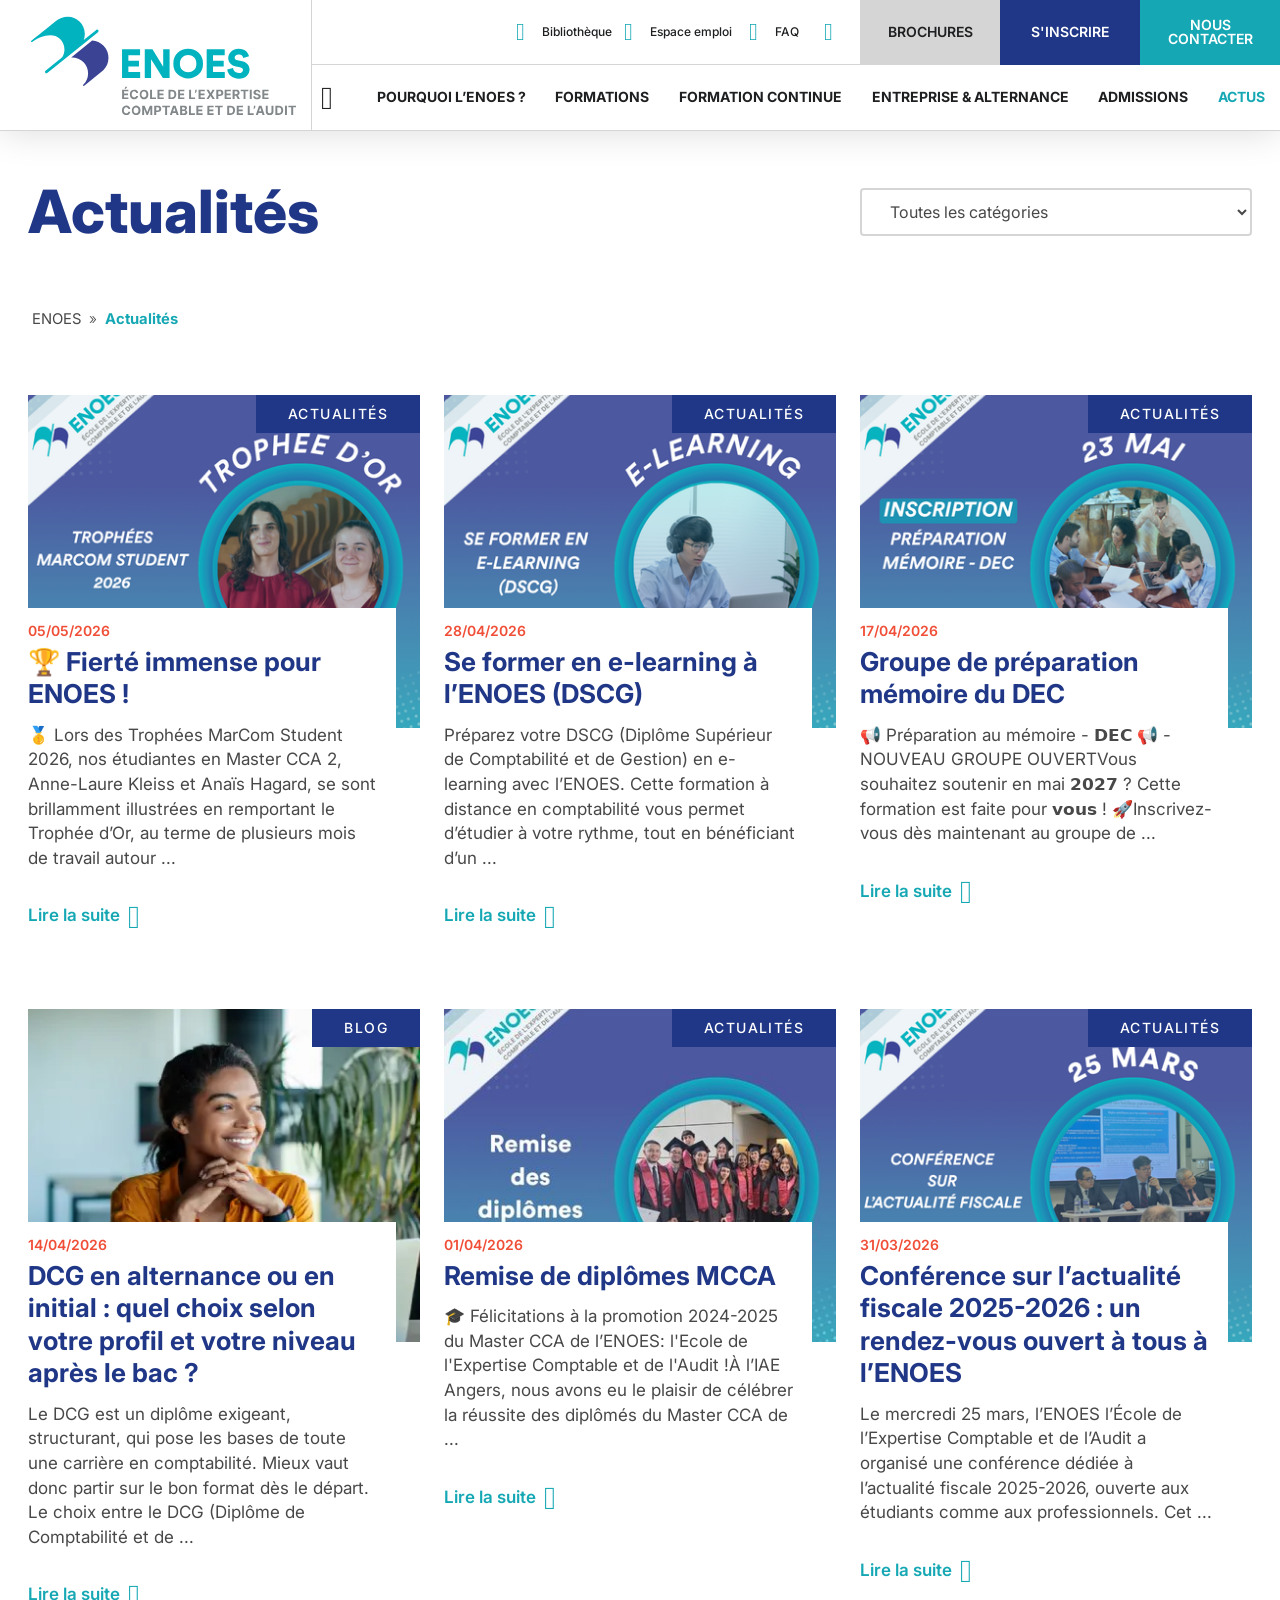
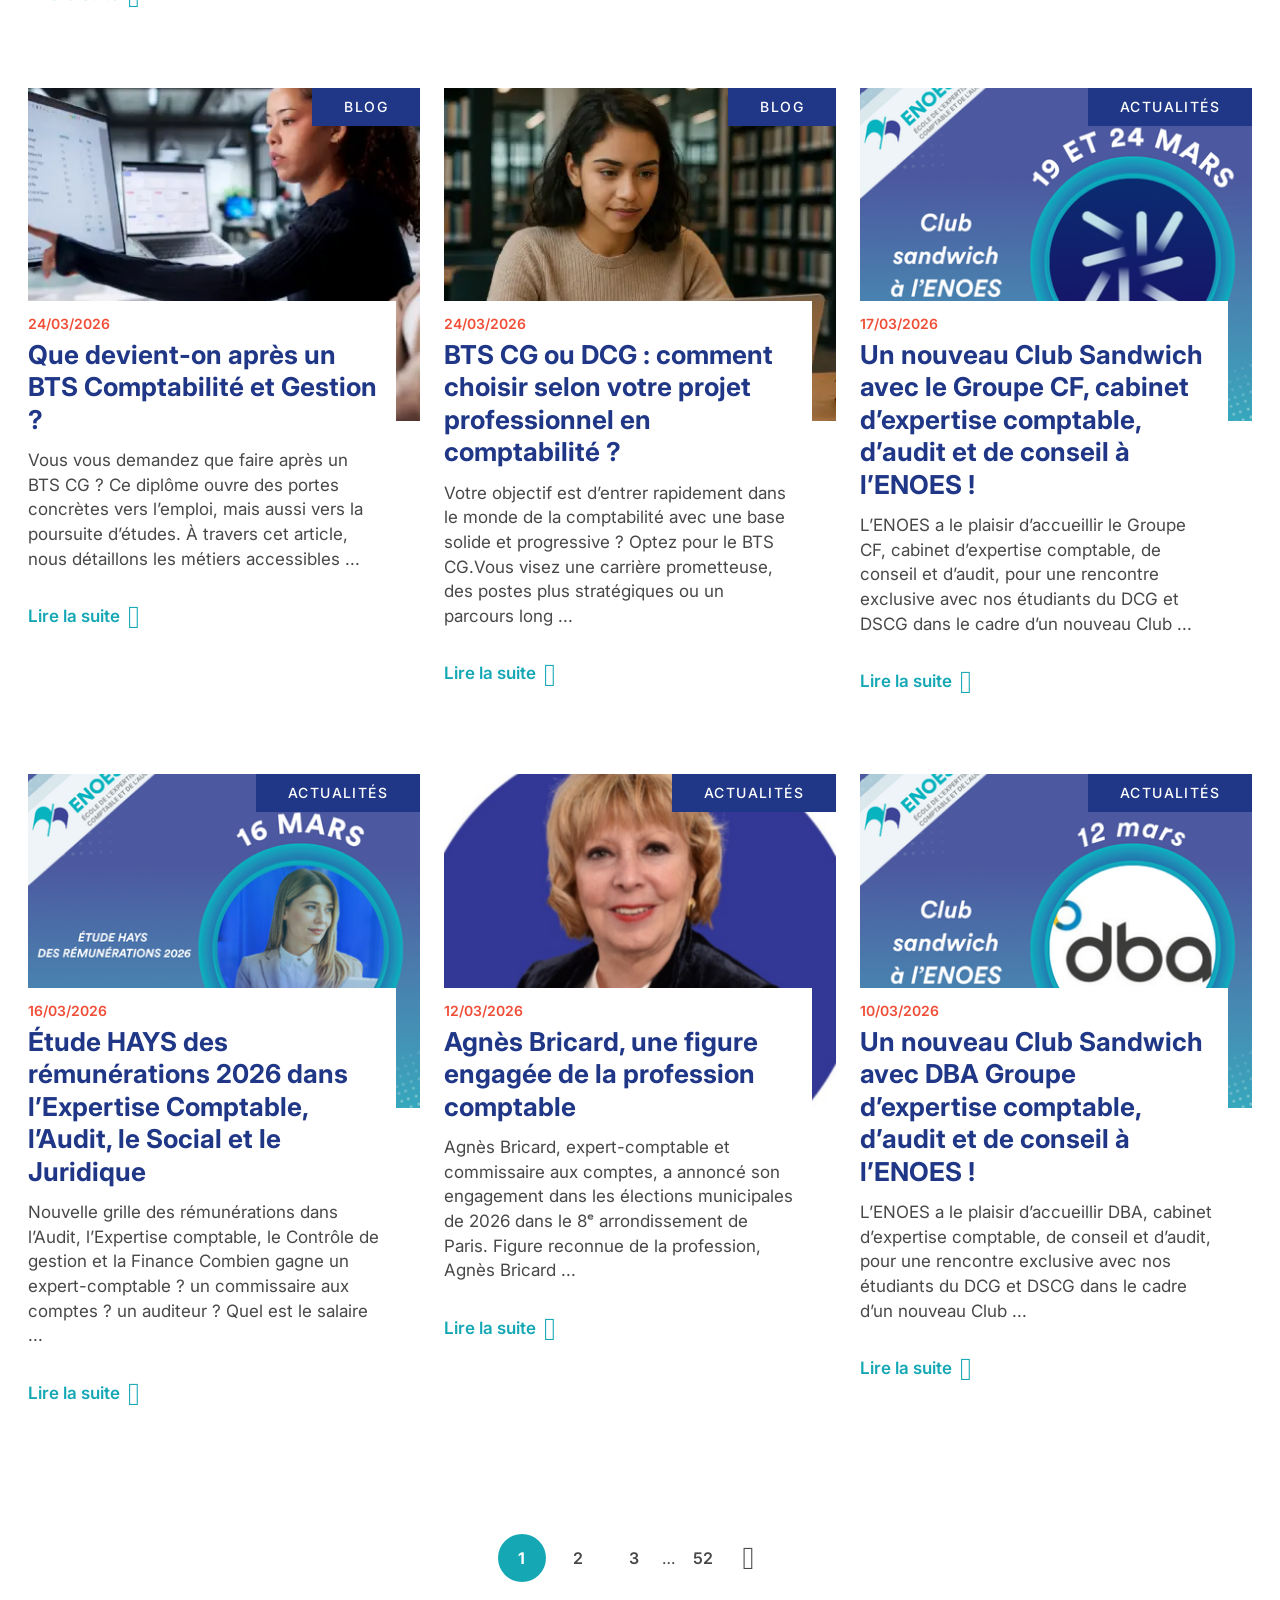
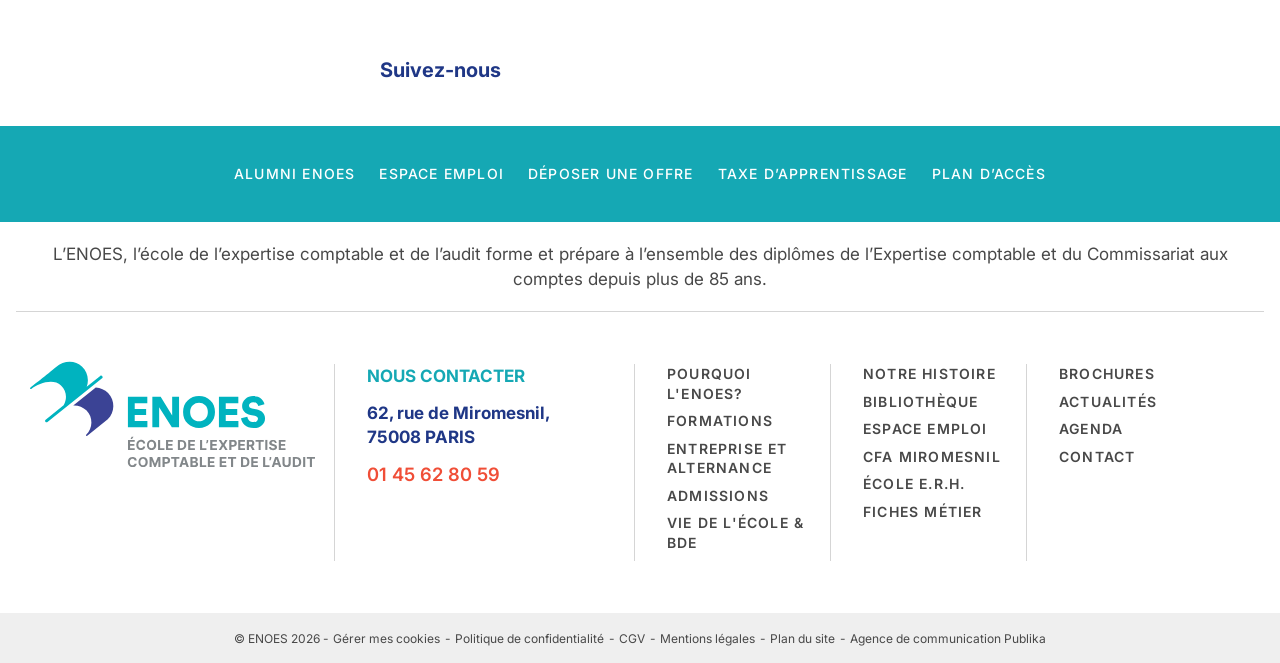
==== index.html @ ef61ba16 "Initial commit: page Actualites ENOES V2 avec UX + SEO ameliores Modifications par rapport a la vers" ====
<!DOCTYPE html>
<html lang="fr-FR">
<head>
  <meta charset="utf-8"/>
  <meta name="viewport" content="width=device-width,initial-scale=1"/>
  <meta name="theme-color" content="#00b3bf">
  <link rel="profile" href="http://gmpg.org/xfn/11">
  <link rel="pingback" href="https://enoes.com/xmlrpc.php">

  <script id="cacsp-gtag-consent-default">
			window.dataLayer = window.dataLayer || [];
			function gtag(){dataLayer.push(arguments);}
			gtag('consent', 'default', {
				'ad_storage': 'denied', 
				'ad_user_data': 'denied', 
				'ad_personalization': 'denied', 
				'analytics_storage': 'denied', 
				'functionality_storage': 'denied', 
				'personalization_storage': 'denied', 
				'security_storage': 'denied', 
				'wait_for_update': 500
			});
			</script>
<meta name='robots' content='index, follow, max-image-preview:large, max-snippet:-1, max-video-preview:-1' />

	<!-- This site is optimized with the Yoast SEO plugin v27.5 - https://yoast.com/product/yoast-seo-wordpress/ -->
	<title>Actualités | ENOES</title>
	<meta name="description" content=": Découvrez les actualités d&#039;ENOES, école d&#039;expertise comptable et d&#039;audit. Restez informé(e) sur formations, événements et réussites !" />
	<link rel="canonical" href="index.html" />
	<link rel="next" href="https://enoes.com/actualites/page/2/" />
	<meta property="og:locale" content="fr_FR" />
	<meta property="og:type" content="article" />
	<meta property="og:title" content="Actualités | ENOES" />
	<meta property="og:description" content=": Découvrez les actualités d&#039;ENOES, école d&#039;expertise comptable et d&#039;audit. Restez informé(e) sur formations, événements et réussites !" />
	<meta property="og:url" content="https://enoes.com/actualites/" />
	<meta property="og:site_name" content="ENOES" />
	<meta name="twitter:card" content="summary_large_image" />
	<meta name="twitter:site" content="@ENOES_compta" />
	<!-- / Yoast SEO plugin. -->


<meta http-equiv="Content-Security-Policy" content="script-src 'self' data: blob: 'unsafe-inline' 'unsafe-eval' https://googletagmanager.com/ https://*.googletagmanager.com/ https://www.recaptcha.net/ https://www.google.com/recaptcha/ https://www.gstatic.com/recaptcha/; img-src 'self' data: blob: https://*.googletagmanager.com/ https://www.google.com/recaptcha/ https://www.gstatic.com/recaptcha/; object-src 'self' data: blob: https://www.gstatic.com/recaptcha/ https://www.google.com/recaptcha/ https://*.googletagmanager.com/; frame-src 'self' data: blob: https://www.gstatic.com/recaptcha/ https://www.google.com/recaptcha/ https://*.googletagmanager.com/; ">
<link rel="alternate" type="application/rss+xml" title="ENOES &raquo; Flux" href="https://enoes.com/feed/" />
<link rel="alternate" type="application/rss+xml" title="ENOES &raquo; Flux des commentaires" href="https://enoes.com/comments/feed/" />
<style id='wp-img-auto-sizes-contain-inline-css'>
img:is([sizes=auto i],[sizes^="auto," i]){contain-intrinsic-size:3000px 1500px}
/*# sourceURL=wp-img-auto-sizes-contain-inline-css */
</style>
<style id='classic-theme-styles-inline-css'>
/*! This file is auto-generated */
.wp-block-button__link{color:#fff;background-color:#32373c;border-radius:9999px;box-shadow:none;text-decoration:none;padding:calc(.667em + 2px) calc(1.333em + 2px);font-size:1.125em}.wp-block-file__button{background:#32373c;color:#fff;text-decoration:none}
/*# sourceURL=/wp-includes/css/classic-themes.min.css */
</style>
<style id='global-styles-inline-css'>
:root{--wp--preset--aspect-ratio--square: 1;--wp--preset--aspect-ratio--4-3: 4/3;--wp--preset--aspect-ratio--3-4: 3/4;--wp--preset--aspect-ratio--3-2: 3/2;--wp--preset--aspect-ratio--2-3: 2/3;--wp--preset--aspect-ratio--16-9: 16/9;--wp--preset--aspect-ratio--9-16: 9/16;--wp--preset--color--black: #000000;--wp--preset--color--cyan-bluish-gray: #abb8c3;--wp--preset--color--white: #ffffff;--wp--preset--color--pale-pink: #f78da7;--wp--preset--color--vivid-red: #cf2e2e;--wp--preset--color--luminous-vivid-orange: #ff6900;--wp--preset--color--luminous-vivid-amber: #fcb900;--wp--preset--color--light-green-cyan: #7bdcb5;--wp--preset--color--vivid-green-cyan: #00d084;--wp--preset--color--pale-cyan-blue: #8ed1fc;--wp--preset--color--vivid-cyan-blue: #0693e3;--wp--preset--color--vivid-purple: #9b51e0;--wp--preset--color--primary-color: #15a8b4;--wp--preset--color--secondary-color: #1f3786;--wp--preset--color--accent-color: #f04e37;--wp--preset--color--text-color: #575757;--wp--preset--color--body-color: #ffffff;--wp--preset--color--gray-shade-1: #f9f9fb;--wp--preset--color--gray-shade-2: #d5d5d5;--wp--preset--color--gray-shade-3: #aaaaac;--wp--preset--color--gray-shade-4: #82878a;--wp--preset--color--gray-shade-5: #1e1f21;--wp--preset--color--cool-gray: #d8e2e7;--wp--preset--color--warm-gray: #f3ebe3;--wp--preset--color--light-gray: #f4f1f1;--wp--preset--color--enoes-primary-color: #15a8b4;--wp--preset--color--enesia-primary-color: #00b933;--wp--preset--color--ecole-est-primary-color: #f79433;--wp--preset--color--erh-primary-color: #00a870;--wp--preset--color--cfa-primary-color: #ed0c6e;--wp--preset--color--groupe-primary-color: #e23a34;--wp--preset--gradient--vivid-cyan-blue-to-vivid-purple: linear-gradient(135deg,rgb(6,147,227) 0%,rgb(155,81,224) 100%);--wp--preset--gradient--light-green-cyan-to-vivid-green-cyan: linear-gradient(135deg,rgb(122,220,180) 0%,rgb(0,208,130) 100%);--wp--preset--gradient--luminous-vivid-amber-to-luminous-vivid-orange: linear-gradient(135deg,rgb(252,185,0) 0%,rgb(255,105,0) 100%);--wp--preset--gradient--luminous-vivid-orange-to-vivid-red: linear-gradient(135deg,rgb(255,105,0) 0%,rgb(207,46,46) 100%);--wp--preset--gradient--very-light-gray-to-cyan-bluish-gray: linear-gradient(135deg,rgb(238,238,238) 0%,rgb(169,184,195) 100%);--wp--preset--gradient--cool-to-warm-spectrum: linear-gradient(135deg,rgb(74,234,220) 0%,rgb(151,120,209) 20%,rgb(207,42,186) 40%,rgb(238,44,130) 60%,rgb(251,105,98) 80%,rgb(254,248,76) 100%);--wp--preset--gradient--blush-light-purple: linear-gradient(135deg,rgb(255,206,236) 0%,rgb(152,150,240) 100%);--wp--preset--gradient--blush-bordeaux: linear-gradient(135deg,rgb(254,205,165) 0%,rgb(254,45,45) 50%,rgb(107,0,62) 100%);--wp--preset--gradient--luminous-dusk: linear-gradient(135deg,rgb(255,203,112) 0%,rgb(199,81,192) 50%,rgb(65,88,208) 100%);--wp--preset--gradient--pale-ocean: linear-gradient(135deg,rgb(255,245,203) 0%,rgb(182,227,212) 50%,rgb(51,167,181) 100%);--wp--preset--gradient--electric-grass: linear-gradient(135deg,rgb(202,248,128) 0%,rgb(113,206,126) 100%);--wp--preset--gradient--midnight: linear-gradient(135deg,rgb(2,3,129) 0%,rgb(40,116,252) 100%);--wp--preset--font-size--small: 13px;--wp--preset--font-size--medium: 20px;--wp--preset--font-size--large: 36px;--wp--preset--font-size--x-large: 42px;--wp--preset--spacing--20: 0.44rem;--wp--preset--spacing--30: 0.67rem;--wp--preset--spacing--40: 1rem;--wp--preset--spacing--50: 1.5rem;--wp--preset--spacing--60: 2.25rem;--wp--preset--spacing--70: 3.38rem;--wp--preset--spacing--80: 5.06rem;--wp--preset--shadow--natural: 6px 6px 9px rgba(0, 0, 0, 0.2);--wp--preset--shadow--deep: 12px 12px 50px rgba(0, 0, 0, 0.4);--wp--preset--shadow--sharp: 6px 6px 0px rgba(0, 0, 0, 0.2);--wp--preset--shadow--outlined: 6px 6px 0px -3px rgb(255, 255, 255), 6px 6px rgb(0, 0, 0);--wp--preset--shadow--crisp: 6px 6px 0px rgb(0, 0, 0);}:where(.is-layout-flex){gap: 0.5em;}:where(.is-layout-grid){gap: 0.5em;}body .is-layout-flex{display: flex;}.is-layout-flex{flex-wrap: wrap;align-items: center;}.is-layout-flex > :is(*, div){margin: 0;}body .is-layout-grid{display: grid;}.is-layout-grid > :is(*, div){margin: 0;}:where(.wp-block-columns.is-layout-flex){gap: 2em;}:where(.wp-block-columns.is-layout-grid){gap: 2em;}:where(.wp-block-post-template.is-layout-flex){gap: 1.25em;}:where(.wp-block-post-template.is-layout-grid){gap: 1.25em;}.has-black-color{color: var(--wp--preset--color--black) !important;}.has-cyan-bluish-gray-color{color: var(--wp--preset--color--cyan-bluish-gray) !important;}.has-white-color{color: var(--wp--preset--color--white) !important;}.has-pale-pink-color{color: var(--wp--preset--color--pale-pink) !important;}.has-vivid-red-color{color: var(--wp--preset--color--vivid-red) !important;}.has-luminous-vivid-orange-color{color: var(--wp--preset--color--luminous-vivid-orange) !important;}.has-luminous-vivid-amber-color{color: var(--wp--preset--color--luminous-vivid-amber) !important;}.has-light-green-cyan-color{color: var(--wp--preset--color--light-green-cyan) !important;}.has-vivid-green-cyan-color{color: var(--wp--preset--color--vivid-green-cyan) !important;}.has-pale-cyan-blue-color{color: var(--wp--preset--color--pale-cyan-blue) !important;}.has-vivid-cyan-blue-color{color: var(--wp--preset--color--vivid-cyan-blue) !important;}.has-vivid-purple-color{color: var(--wp--preset--color--vivid-purple) !important;}.has-black-background-color{background-color: var(--wp--preset--color--black) !important;}.has-cyan-bluish-gray-background-color{background-color: var(--wp--preset--color--cyan-bluish-gray) !important;}.has-white-background-color{background-color: var(--wp--preset--color--white) !important;}.has-pale-pink-background-color{background-color: var(--wp--preset--color--pale-pink) !important;}.has-vivid-red-background-color{background-color: var(--wp--preset--color--vivid-red) !important;}.has-luminous-vivid-orange-background-color{background-color: var(--wp--preset--color--luminous-vivid-orange) !important;}.has-luminous-vivid-amber-background-color{background-color: var(--wp--preset--color--luminous-vivid-amber) !important;}.has-light-green-cyan-background-color{background-color: var(--wp--preset--color--light-green-cyan) !important;}.has-vivid-green-cyan-background-color{background-color: var(--wp--preset--color--vivid-green-cyan) !important;}.has-pale-cyan-blue-background-color{background-color: var(--wp--preset--color--pale-cyan-blue) !important;}.has-vivid-cyan-blue-background-color{background-color: var(--wp--preset--color--vivid-cyan-blue) !important;}.has-vivid-purple-background-color{background-color: var(--wp--preset--color--vivid-purple) !important;}.has-black-border-color{border-color: var(--wp--preset--color--black) !important;}.has-cyan-bluish-gray-border-color{border-color: var(--wp--preset--color--cyan-bluish-gray) !important;}.has-white-border-color{border-color: var(--wp--preset--color--white) !important;}.has-pale-pink-border-color{border-color: var(--wp--preset--color--pale-pink) !important;}.has-vivid-red-border-color{border-color: var(--wp--preset--color--vivid-red) !important;}.has-luminous-vivid-orange-border-color{border-color: var(--wp--preset--color--luminous-vivid-orange) !important;}.has-luminous-vivid-amber-border-color{border-color: var(--wp--preset--color--luminous-vivid-amber) !important;}.has-light-green-cyan-border-color{border-color: var(--wp--preset--color--light-green-cyan) !important;}.has-vivid-green-cyan-border-color{border-color: var(--wp--preset--color--vivid-green-cyan) !important;}.has-pale-cyan-blue-border-color{border-color: var(--wp--preset--color--pale-cyan-blue) !important;}.has-vivid-cyan-blue-border-color{border-color: var(--wp--preset--color--vivid-cyan-blue) !important;}.has-vivid-purple-border-color{border-color: var(--wp--preset--color--vivid-purple) !important;}.has-vivid-cyan-blue-to-vivid-purple-gradient-background{background: var(--wp--preset--gradient--vivid-cyan-blue-to-vivid-purple) !important;}.has-light-green-cyan-to-vivid-green-cyan-gradient-background{background: var(--wp--preset--gradient--light-green-cyan-to-vivid-green-cyan) !important;}.has-luminous-vivid-amber-to-luminous-vivid-orange-gradient-background{background: var(--wp--preset--gradient--luminous-vivid-amber-to-luminous-vivid-orange) !important;}.has-luminous-vivid-orange-to-vivid-red-gradient-background{background: var(--wp--preset--gradient--luminous-vivid-orange-to-vivid-red) !important;}.has-very-light-gray-to-cyan-bluish-gray-gradient-background{background: var(--wp--preset--gradient--very-light-gray-to-cyan-bluish-gray) !important;}.has-cool-to-warm-spectrum-gradient-background{background: var(--wp--preset--gradient--cool-to-warm-spectrum) !important;}.has-blush-light-purple-gradient-background{background: var(--wp--preset--gradient--blush-light-purple) !important;}.has-blush-bordeaux-gradient-background{background: var(--wp--preset--gradient--blush-bordeaux) !important;}.has-luminous-dusk-gradient-background{background: var(--wp--preset--gradient--luminous-dusk) !important;}.has-pale-ocean-gradient-background{background: var(--wp--preset--gradient--pale-ocean) !important;}.has-electric-grass-gradient-background{background: var(--wp--preset--gradient--electric-grass) !important;}.has-midnight-gradient-background{background: var(--wp--preset--gradient--midnight) !important;}.has-small-font-size{font-size: var(--wp--preset--font-size--small) !important;}.has-medium-font-size{font-size: var(--wp--preset--font-size--medium) !important;}.has-large-font-size{font-size: var(--wp--preset--font-size--large) !important;}.has-x-large-font-size{font-size: var(--wp--preset--font-size--x-large) !important;}
/*# sourceURL=global-styles-inline-css */
</style>

<link rel='stylesheet' id='contact-form-7-css' href='plugins/contact-form-7/includes/css/styles.css@ver=6.1.4.tmp.css' media='all' />
<link rel='stylesheet' id='cookies-and-content-security-policy-css' href='plugins/cookies-and-content-security-policy/css/cookies-and-content-security-policy.min.css@ver=2.34.tmp.css' media='all' />
<link rel='stylesheet' id='wpp-css' href='themes/enoes/css/style.css@ver=1.0.tmp.css' media='all' />
<!--n2css--><!--n2js--><script src="https://enoes.com/wp-includes/js/jquery/jquery.min.js?ver=3.7.1" id="jquery-core-js"></script>
<script src="https://enoes.com/wp-includes/js/jquery/jquery-migrate.min.js?ver=3.4.1" id="jquery-migrate-js"></script>
<script src="https://enoes.com/wp-content/themes/enoes/js/swiper-bundle.min.js?ver=8.0.0" id="swiper-js"></script>
<link rel="https://api.w.org/" href="https://enoes.com/wp-json/" /><link rel="EditURI" type="application/rsd+xml" title="RSD" href="https://enoes.com/xmlrpc.php?rsd" />
  <link rel="preconnect" href="https://fonts.googleapis.com">
  <link rel="preconnect" href="https://fonts.gstatic.com" crossorigin>
  <link href="https://fonts.googleapis.com/css2?family=Inter:wght@200..900&display=swap" rel="stylesheet">
  <!-- Google Tag Manager -->
<script>(function(w,d,s,l,i){w[l]=w[l]||[];w[l].push({'gtm.start':
new Date().getTime(),event:'gtm.js'});var f=d.getElementsByTagName(s)[0],
j=d.createElement(s),dl=l!='dataLayer'?'&l='+l:'';j.async=true;j.src=
'https://www.googletagmanager.com/gtm.js?id='+i+dl;f.parentNode.insertBefore(j,f);
})(window,document,'script','dataLayer','GTM-NDHVLD');</script>
<!-- End Google Tag Manager -->
<script>
document.addEventListener( 'wpcf7mailsent', function( event ) {
  //console.log(event.detail.contactFormId);
  if ( event.detail.contactFormId == 93489 || event.detail.contactFormId == 532 ) {
    var inputs = event.detail.inputs;
    var btnLabel = 'Télécharger votre dossier';
    if( event.detail.contactFormId == 93489 ) {
      var fID = inputs[6].value;
    } else {
      var fID = inputs[5].value;
      btnLabel = 'Télécharger la brochure';
    }
    var wppajax = { ajax_url: 'https://enoes.com/wp-admin/admin-ajax.php' };
    jQuery.ajax({
      url : wppajax.ajax_url,
      type : 'get',
      dataType : 'html', 
      data : { action: 'wpp_get_formation_doc_url', form_id : fID, cf7_id : event.detail.contactFormId  },
      success : function( data ) {
        if ( data != '404' ) {
          var output = jQuery('.wpcf7-response-output').text();
          var downloadLink = '<p style="margin:0"><a href="https://enoes.com/actualites/'+data+'" target="_blank" class="btn primary-alt rounded large download-link"><span class="icon-24 icon-next-circle" aria-hidden="true"></span> '+btnLabel+'</a></p>'
          jQuery('.wpcf7-response-output').html('<p>'+output+'</p>' + downloadLink);
        }
      },
    });
  }
});
</script>
    <script>
  document.addEventListener( 'wpcf7mailsent', function( event ) {
    window.dataLayer.push({
      "event" : "formSubmission",
      "formId" : event.detail.contactFormId ,
      "response" : event.detail.inputs
    })
  });
  </script>
  <style type="text/css" id="cookies-and-content-security-policy-css-custom">.modal-cacsp-backdrop {background-color: #484848;}.modal-cacsp-position .modal-cacsp-box > *,.modal-cacsp-position .modal-cacsp-box.modal-cacsp-box-show.modal-cacsp-box-bottom {background-color: #ffffff;}.modal-cacsp-position .modal-cacsp-box .modal-cacsp-box-header {background-color: #ffffff;}.modal-cacsp-position .modal-cacsp-box.modal-cacsp-box-settings .modal-cacsp-box-settings-list ul li:first-child,.modal-cacsp-position .modal-cacsp-box .modal-cacsp-btns,.modal-cacsp-position .modal-cacsp-box.modal-cacsp-box-settings .modal-cacsp-box-settings-list ul li,.modal-cacsp-position .modal-cacsp-box.modal-cacsp-box-show.modal-cacsp-box-bottom {border-color: #efefef;}.modal-cacsp-position, .modal-cacsp-position,.modal-cacsp-position, .modal-cacsp-position *,.modal-cacsp-position .modal-cacsp-box.modal-cacsp-box-settings .modal-cacsp-box-settings-list ul li span.modal-cacsp-toggle-switch.modal-cacsp-toggle-switch-active.disabled span {color: #484848;}.modal-cacsp-position .modal-cacsp-box .modal-cacsp-box-header,.modal-cacsp-position .modal-cacsp-box .modal-cacsp-box-header * {color: #15a8b4;}.modal-cacsp-position .modal-cacsp-box.modal-cacsp-box-settings .modal-cacsp-box-settings-list ul li a.modal-cacsp-toggle-switch.modal-cacsp-toggle-switch-active span {color: #484848;}.modal-cacsp-position .modal-cacsp-box.modal-cacsp-box-settings .modal-cacsp-box-settings-list ul li span.modal-cacsp-toggle-switch.modal-cacsp-toggle-switch-active.disabled span.modal-cacsp-toggle {background-color: rgba(72,72,72, .2);}.modal-cacsp-position .modal-cacsp-box.modal-cacsp-box-settings .modal-cacsp-box-settings-list ul li span.modal-cacsp-toggle-switch.modal-cacsp-toggle-switch-active.disabled span.modal-cacsp-toggle-switch-handle {background-color: #484848;}.modal-cacsp-position .modal-cacsp-box.modal-cacsp-box-settings .modal-cacsp-box-settings-list ul li a.modal-cacsp-toggle-switch span.modal-cacsp-toggle {background-color: rgba(213,213,213, .2);}.modal-cacsp-position .modal-cacsp-box.modal-cacsp-box-settings .modal-cacsp-box-settings-list ul li a.modal-cacsp-toggle-switch span.modal-cacsp-toggle-switch-handle {background-color: #d5d5d5;}.modal-cacsp-position .modal-cacsp-box.modal-cacsp-box-settings .modal-cacsp-box-settings-list ul li a.modal-cacsp-toggle-switch.modal-cacsp-toggle-switch-active span.modal-cacsp-toggle {background-color: rgba(21,168,180, .2);}.modal-cacsp-position .modal-cacsp-box.modal-cacsp-box-settings .modal-cacsp-box-settings-list ul li a.modal-cacsp-toggle-switch.modal-cacsp-toggle-switch-active span.modal-cacsp-toggle-switch-handle {background-color: #15a8b4;}.modal-cacsp-position .modal-cacsp-box.modal-cacsp-box-settings .modal-cacsp-box-settings-list ul li a.modal-cacsp-toggle-switch.modal-cacsp-toggle-switch-active span {color: #15a8b4;}.modal-cacsp-position .modal-cacsp-box .modal-cacsp-btns .modal-cacsp-btn.modal-cacsp-btn-settings {background-color: #ffffff;}.modal-cacsp-position .modal-cacsp-box .modal-cacsp-btns .modal-cacsp-btn.modal-cacsp-btn-settings {border-color: #1f3786;}.modal-cacsp-position .modal-cacsp-box .modal-cacsp-btns .modal-cacsp-btn.modal-cacsp-btn-settings,.modal-cacsp-position .modal-cacsp-box .modal-cacsp-btns .modal-cacsp-btn.modal-cacsp-btn-settings * {color: #1f3786;}.modal-cacsp-position .modal-cacsp-box .modal-cacsp-btns .modal-cacsp-btn.modal-cacsp-btn-refuse,.modal-cacsp-position .modal-cacsp-box .modal-cacsp-btns .modal-cacsp-btn.modal-cacsp-btn-refuse-all {background-color: #efefef;}.modal-cacsp-position .modal-cacsp-box .modal-cacsp-btns .modal-cacsp-btn.modal-cacsp-btn-refuse,.modal-cacsp-position .modal-cacsp-box .modal-cacsp-btns .modal-cacsp-btn.modal-cacsp-btn-refuse-all {border-color: #efefef;}.modal-cacsp-position .modal-cacsp-box .modal-cacsp-btns .modal-cacsp-btn.modal-cacsp-btn-refuse,.modal-cacsp-position .modal-cacsp-box .modal-cacsp-btns .modal-cacsp-btn.modal-cacsp-btn-refuse-all,.modal-cacsp-position .modal-cacsp-box .modal-cacsp-btns .modal-cacsp-btn.modal-cacsp-btn-refuse *,.modal-cacsp-position .modal-cacsp-box .modal-cacsp-btns .modal-cacsp-btn.modal-cacsp-btn-refuse-all * {color: #484848;}.modal-cacsp-position .modal-cacsp-box .modal-cacsp-btns .modal-cacsp-btn.modal-cacsp-btn-save {background-color: #ffffff;}.modal-cacsp-position .modal-cacsp-box .modal-cacsp-btns .modal-cacsp-btn.modal-cacsp-btn-save {border-color: #1f3786;}.modal-cacsp-position .modal-cacsp-box .modal-cacsp-btns .modal-cacsp-btn.modal-cacsp-btn-save,.modal-cacsp-position .modal-cacsp-box .modal-cacsp-btns .modal-cacsp-btn.modal-cacsp-btn-save * {color: #1f3786;}.modal-cacsp-position .modal-cacsp-box .modal-cacsp-btns .modal-cacsp-btn.modal-cacsp-btn-accept,.modal-cacsp-position .modal-cacsp-box .modal-cacsp-btns .modal-cacsp-btn.modal-cacsp-btn-accept-all {background-color: #1f3786;}.modal-cacsp-position .modal-cacsp-box .modal-cacsp-btns .modal-cacsp-btn.modal-cacsp-btn-accept,.modal-cacsp-position .modal-cacsp-box .modal-cacsp-btns .modal-cacsp-btn.modal-cacsp-btn-accept-all {border-color: #1f3786;}.modal-cacsp-position .modal-cacsp-box .modal-cacsp-btns .modal-cacsp-btn.modal-cacsp-btn-accept,.modal-cacsp-position .modal-cacsp-box .modal-cacsp-btns .modal-cacsp-btn.modal-cacsp-btn-accept *,.modal-cacsp-position .modal-cacsp-box .modal-cacsp-btns .modal-cacsp-btn.modal-cacsp-btn-accept-all,.modal-cacsp-position .modal-cacsp-box .modal-cacsp-btns .modal-cacsp-btn.modal-cacsp-btn-accept-all * {color: #ffffff;}</style><link rel="icon" href="uploads/2022/12/cropped-favicon-32x32.png" sizes="32x32" />
<link rel="icon" href="uploads/2022/12/cropped-favicon-192x192.png" sizes="192x192" />
<link rel="apple-touch-icon" href="https://enoes.com/wp-content/uploads/2022/12/cropped-favicon-180x180.png" />
<meta name="msapplication-TileImage" content="https://enoes.com/wp-content/uploads/2022/12/cropped-favicon-270x270.png" />
		<style id="wp-custom-css">
			.page-section h2{
	margin-top: 50px!important
}


.navigation-articles{
	column-gap: 50px
}

.navigation-articles > div{
	width: 50%
}

@media(max-width: 768px){
	.navigation-articles > div{
	width: 100%
}
	
	.navigation-articles{
		flex-direction: column
	}
}		</style>
		  
<style id='wp-block-heading-inline-css'>
h1:where(.wp-block-heading).has-background,h2:where(.wp-block-heading).has-background,h3:where(.wp-block-heading).has-background,h4:where(.wp-block-heading).has-background,h5:where(.wp-block-heading).has-background,h6:where(.wp-block-heading).has-background{padding:1.25em 2.375em}h1.has-text-align-left[style*=writing-mode]:where([style*=vertical-lr]),h1.has-text-align-right[style*=writing-mode]:where([style*=vertical-rl]),h2.has-text-align-left[style*=writing-mode]:where([style*=vertical-lr]),h2.has-text-align-right[style*=writing-mode]:where([style*=vertical-rl]),h3.has-text-align-left[style*=writing-mode]:where([style*=vertical-lr]),h3.has-text-align-right[style*=writing-mode]:where([style*=vertical-rl]),h4.has-text-align-left[style*=writing-mode]:where([style*=vertical-lr]),h4.has-text-align-right[style*=writing-mode]:where([style*=vertical-rl]),h5.has-text-align-left[style*=writing-mode]:where([style*=vertical-lr]),h5.has-text-align-right[style*=writing-mode]:where([style*=vertical-rl]),h6.has-text-align-left[style*=writing-mode]:where([style*=vertical-lr]),h6.has-text-align-right[style*=writing-mode]:where([style*=vertical-rl]){rotate:180deg}
/*# sourceURL=https://enoes.com/wp-includes/blocks/heading/style.min.css */
</style>
<style id='wp-block-list-inline-css'>
ol,ul{box-sizing:border-box}:root :where(.wp-block-list.has-background){padding:1.25em 2.375em}
/*# sourceURL=https://enoes.com/wp-includes/blocks/list/style.min.css */
</style>
<style id='wp-block-paragraph-inline-css'>
.is-small-text{font-size:.875em}.is-regular-text{font-size:1em}.is-large-text{font-size:2.25em}.is-larger-text{font-size:3em}.has-drop-cap:not(:focus):first-letter{float:left;font-size:8.4em;font-style:normal;font-weight:100;line-height:.68;margin:.05em .1em 0 0;text-transform:uppercase}body.rtl .has-drop-cap:not(:focus):first-letter{float:none;margin-left:.1em}p.has-drop-cap.has-background{overflow:hidden}:root :where(p.has-background){padding:1.25em 2.375em}:where(p.has-text-color:not(.has-link-color)) a{color:inherit}p.has-text-align-left[style*="writing-mode:vertical-lr"],p.has-text-align-right[style*="writing-mode:vertical-rl"]{rotate:180deg}
/*# sourceURL=https://enoes.com/wp-includes/blocks/paragraph/style.min.css */
</style>
<style id='wp-block-table-inline-css'>
.wp-block-table{overflow-x:auto}.wp-block-table table{border-collapse:collapse;width:100%}.wp-block-table thead{border-bottom:3px solid}.wp-block-table tfoot{border-top:3px solid}.wp-block-table td,.wp-block-table th{border:1px solid;padding:.5em}.wp-block-table .has-fixed-layout{table-layout:fixed;width:100%}.wp-block-table .has-fixed-layout td,.wp-block-table .has-fixed-layout th{word-break:break-word}.wp-block-table.aligncenter,.wp-block-table.alignleft,.wp-block-table.alignright{display:table;width:auto}.wp-block-table.aligncenter td,.wp-block-table.aligncenter th,.wp-block-table.alignleft td,.wp-block-table.alignleft th,.wp-block-table.alignright td,.wp-block-table.alignright th{word-break:break-word}.wp-block-table .has-subtle-light-gray-background-color{background-color:#f3f4f5}.wp-block-table .has-subtle-pale-green-background-color{background-color:#e9fbe5}.wp-block-table .has-subtle-pale-blue-background-color{background-color:#e7f5fe}.wp-block-table .has-subtle-pale-pink-background-color{background-color:#fcf0ef}.wp-block-table.is-style-stripes{background-color:initial;border-collapse:inherit;border-spacing:0}.wp-block-table.is-style-stripes tbody tr:nth-child(odd){background-color:#f0f0f0}.wp-block-table.is-style-stripes.has-subtle-light-gray-background-color tbody tr:nth-child(odd){background-color:#f3f4f5}.wp-block-table.is-style-stripes.has-subtle-pale-green-background-color tbody tr:nth-child(odd){background-color:#e9fbe5}.wp-block-table.is-style-stripes.has-subtle-pale-blue-background-color tbody tr:nth-child(odd){background-color:#e7f5fe}.wp-block-table.is-style-stripes.has-subtle-pale-pink-background-color tbody tr:nth-child(odd){background-color:#fcf0ef}.wp-block-table.is-style-stripes td,.wp-block-table.is-style-stripes th{border-color:#0000}.wp-block-table.is-style-stripes{border-bottom:1px solid #f0f0f0}.wp-block-table .has-border-color td,.wp-block-table .has-border-color th,.wp-block-table .has-border-color tr,.wp-block-table .has-border-color>*{border-color:inherit}.wp-block-table table[style*=border-top-color] tr:first-child,.wp-block-table table[style*=border-top-color] tr:first-child td,.wp-block-table table[style*=border-top-color] tr:first-child th,.wp-block-table table[style*=border-top-color]>*,.wp-block-table table[style*=border-top-color]>* td,.wp-block-table table[style*=border-top-color]>* th{border-top-color:inherit}.wp-block-table table[style*=border-top-color] tr:not(:first-child){border-top-color:initial}.wp-block-table table[style*=border-right-color] td:last-child,.wp-block-table table[style*=border-right-color] th,.wp-block-table table[style*=border-right-color] tr,.wp-block-table table[style*=border-right-color]>*{border-right-color:inherit}.wp-block-table table[style*=border-bottom-color] tr:last-child,.wp-block-table table[style*=border-bottom-color] tr:last-child td,.wp-block-table table[style*=border-bottom-color] tr:last-child th,.wp-block-table table[style*=border-bottom-color]>*,.wp-block-table table[style*=border-bottom-color]>* td,.wp-block-table table[style*=border-bottom-color]>* th{border-bottom-color:inherit}.wp-block-table table[style*=border-bottom-color] tr:not(:last-child){border-bottom-color:initial}.wp-block-table table[style*=border-left-color] td:first-child,.wp-block-table table[style*=border-left-color] th,.wp-block-table table[style*=border-left-color] tr,.wp-block-table table[style*=border-left-color]>*{border-left-color:inherit}.wp-block-table table[style*=border-style] td,.wp-block-table table[style*=border-style] th,.wp-block-table table[style*=border-style] tr,.wp-block-table table[style*=border-style]>*{border-style:inherit}.wp-block-table table[style*=border-width] td,.wp-block-table table[style*=border-width] th,.wp-block-table table[style*=border-width] tr,.wp-block-table table[style*=border-width]>*{border-style:inherit;border-width:inherit}
/*# sourceURL=https://enoes.com/wp-includes/blocks/table/style.min.css */
</style>
<style id='wp-block-table-theme-inline-css'>
.wp-block-table{margin:0 0 1em}.wp-block-table td,.wp-block-table th{word-break:normal}.wp-block-table :where(figcaption){color:#555;font-size:13px;text-align:center}.is-dark-theme .wp-block-table :where(figcaption){color:#ffffffa6}
/*# sourceURL=https://enoes.com/wp-includes/blocks/table/theme.min.css */
</style>

</head>
<body itemscope itemtype="http://schema.org/LocalBusiness" class="blog wp-custom-logo wp-theme-enoes">
<!-- Google Tag Manager (noscript) -->
<noscript><iframe src="ns.html@id=GTM-NDHVLD.tmp.html"
height="0" width="0" style="display:none;visibility:hidden"></iframe></noscript>
<!-- End Google Tag Manager (noscript) -->

<header class="main-header" >
  <div class="header-wrapper">

    <div class="logo">
              <a href="https://enoes.com/" class="custom-logo-link" rel="home"><img src="uploads/2022/12/logo-enoes.svg" class="custom-logo" alt="logo ENOES" decoding="async" /></a>          </div>

    <div class="navbar">
        <div class="navbar__top">
          
          <div class="shortcuts">
                                  <a href="https://enoes.com/bibliotheque/">
              <span class="icon-24 icon-book" aria-hidden="true"></span>
                            <span class="text">Bibliothèque</span>
                          </a>
                                    <a href="https://enoes.com/espace-emploi/">
              <span class="icon-24 icon-lock" aria-hidden="true"></span>
                            <span class="text">Espace emploi</span>
                          </a>
                                    <a href="https://enoes.com/foire-aux-questions/">
              <span class="icon-24 icon-faq" aria-hidden="true"></span>
                            <span class="text">FAQ</span>
                          </a>
                      
            <div class="search-form">
              <form action="https://enoes.com" method="get" id="search">
                <input type="text" name="s" id="search-field" placeholder="Recherche">
                <button class="search" aria-label="Recherche">
                  <span class="icon-24 icon-search" aria-hidden="true"></span>
                </button>
              </form>
            </div>
    
            <button class="search-button" aria-label="Recherche">
              <span class="icon-24 icon-search" aria-hidden="true"></span>
            </button>
    
            <button class="hamburger-button js_menu-toggle">
              <span class="menu-icon" aria-hidden="true"></span>
              <span class="text">Menu</span>
            </button>
    
          </div>
          
                    <div class="cta-buttons">
                        <a href="https://enoes.com/brochures/" class="main-button">
                          Brochures                        </a>
                                    <a href="https://enoes.com/inscription/" class="main-button primary-alt"> 
                          S'inscrire                        </a>
                                    <a href="https://enoes.com/contact/" class="main-button primary">
                          Nous contacter                        </a>
                      </div>
          
        </div>

        <div class="navbar__bottom">
          <nav class="main-nav">
            <ul class=""><li class="menu-item-home"><a href="https://enoes.com"><span class="icon-24 icon-home" aria-hidden="true"></span><span class="text">Accueil</span></a></li>
<li id="menu-item-92933" class="dlk-pourquoi-lenoes menu-item-92933 menu-item-has-children menu-item-object-custom menu-item-type-custom menu-item"><a>Pourquoi l&#8217;ENOES ?</a>
<ul class="sub-menu">
	<li id="menu-item-92473" class="dlk-nos-atouts menu-item-92473 menu-item-object-page menu-item-type-post_type menu-item"><a href="https://enoes.com/pourquoi-lenoes/">Nos atouts</a></li>
	<li id="menu-item-92474" class="menu-item menu-item-type-post_type menu-item-object-page menu-item-92474"><a href="https://enoes.com/pourquoi-lenoes/lequipe/">L’équipe</a></li>
	<li id="menu-item-92580" class="menu-item menu-item-type-post_type menu-item-object-page menu-item-92580"><a href="https://enoes.com/pourquoi-lenoes/temoignages/">Témoignages</a></li>
	<li id="menu-item-92941" class="menu-item menu-item-type-post_type menu-item-object-page menu-item-92941"><a href="https://enoes.com/pourquoi-lenoes/notre-histoire/">Notre histoire</a></li>
	<li id="menu-item-173570" class="menu-item menu-item-type-post_type menu-item-object-page menu-item-173570"><a href="https://enoes.com/pourquoi-lenoes/meilleure-ecole-comptabilite-gestion/">Meilleure école de comptabilité et de gestion</a></li>
	<li id="menu-item-92593" class="menu-item menu-item-type-post_type menu-item-object-page menu-item-92593"><a href="https://enoes.com/pourquoi-lenoes/vie-de-lecole/">Vie de l&#8217;école &#038; BDE</a></li>
</ul>
</li>
<li id="menu-item-170288" class="dlk-formations menu-item-170288 menu-item-has-children menu-item-object-custom menu-item-type-custom menu-item"><a href="index.html#">Formations</a>
<ul class="sub-menu">
	<li id="menu-item-264" class="dlk-cursus-et-passerelles menu-item-264 menu-item-object-page menu-item-type-post_type menu-item"><a href="https://enoes.com/formations/">Cursus et passerelles</a></li>
	<li id="menu-item-265" class="dlk-bac-2 menu-item-265 menu-item-has-children menu-item-object-custom menu-item-type-custom menu-item"><a>Bac +2</a>
	<ul class="sub-menu">
		<li id="menu-item-234" class="dlk-bts-cg menu-item-234 menu-item-object-formations menu-item-type-post_type menu-item"><a href="https://enoes.com/formations/bts-comptabilite-gestion/">BTS CG</a></li>
	</ul>
</li>
	<li id="menu-item-266" class="dlk-bac-3 menu-item-266 menu-item-has-children menu-item-object-custom menu-item-type-custom menu-item"><a href="index.html#">Bac +3</a>
	<ul class="sub-menu">
		<li id="menu-item-248" class="dlk-dcg menu-item-248 menu-item-object-formations menu-item-type-post_type menu-item"><a href="https://enoes.com/formations/dcg/">DCG</a></li>
		<li id="menu-item-537" class="menu-item menu-item-type-post_type menu-item-object-formations menu-item-537"><a href="https://enoes.com/formations/dcg/double-cursus-dcg-ia-business/">Double Cursus DCG + Bachelor IA &#038; BUSINESS</a></li>
		<li id="menu-item-535" class="dlk- menu-item-535 menu-item-object-formations menu-item-type-post_type menu-item"><a href="https://enoes.com/formations/bachelor-data-analyst/">Bachelor Data Analyst</a></li>
		<li id="menu-item-536" class="dlk- menu-item-536 menu-item-object-formations menu-item-type-post_type menu-item"><a href="https://enoes.com/formations/bachelor-responsable-gestion-comptable-numerique/">Bachelor Responsable de Gestion Comptable Numérique</a></li>
		<li id="menu-item-739" class="dlk- menu-item-739 menu-item-object-formations menu-item-type-post_type menu-item"><a href="https://enoes.com/formations/licence-comptabilite-gestion/">Licence pro Comptabilité Gestion</a></li>
		<li id="menu-item-738" class="dlk- menu-item-738 menu-item-object-formations menu-item-type-post_type menu-item"><a href="https://enoes.com/formations/bachelor-controleur-et-analyste-de-gestion/">Bachelor Contrôleur et Analyste de Gestion</a></li>
		<li id="menu-item-92654" class="dlk- menu-item-92654 menu-item-object-formations menu-item-type-post_type menu-item"><a href="https://enoes.com/formations/licence-pro-gestion-paie-administration-personnel/">Licence Pro Gestion de Paie et Administration du Personnel</a></li>
		<li id="menu-item-92662" class="dlk-licence-pro-dassistante-en-gestion-de-ressources-humaines menu-item-92662 menu-item-object-formations menu-item-type-post_type menu-item"><a href="https://enoes.com/formations/licence-pro-dassistante-en-gestion-des-ressources-humaines/">Licence Pro d’Assistant(e) en Gestion de Ressources Humaines</a></li>
	</ul>
</li>
	<li id="menu-item-539" class="dlk-bac-5 menu-item-539 menu-item-has-children menu-item-object-custom menu-item-type-custom menu-item"><a>Bac +5</a>
	<ul class="sub-menu">
		<li id="menu-item-540" class="dlk-dscg menu-item-540 menu-item-object-formations menu-item-type-post_type menu-item"><a href="https://enoes.com/formations/dscg/">DSCG</a></li>
		<li id="menu-item-741" class="dlk- menu-item-741 menu-item-object-formations menu-item-type-post_type menu-item"><a href="https://enoes.com/formations/mastere-auditeur/">Mastère Auditeur, Risques, Conformité et Durabilité</a></li>
		<li id="menu-item-742" class="dlk- menu-item-742 menu-item-object-formations menu-item-type-post_type menu-item"><a href="https://enoes.com/formations/mastere-consolidation/">Mastère Manager Reporting et Consolidation</a></li>
		<li id="menu-item-740" class="dlk-master-cca-universite-dangers menu-item-740 menu-item-object-formations menu-item-type-post_type menu-item"><a href="https://enoes.com/formations/master-cca/">Master CCA Université d’Angers</a></li>
		<li id="menu-item-149937" class="dlk-master-cgao-controle-de-gestion-et-audit-organisationnel-universite-paris-cite menu-item-149937 menu-item-object-custom menu-item-type-custom menu-item"><a href="https://enoes.com/formations/master-cgao-de-luniversite-paris-cite-en-partenariat-avec-lenoes/">Master CGAO &#8211; Contrôle de Gestion et Audit Organisationnel &#8211; Université Paris Cité</a></li>
		<li id="menu-item-170490" class="dlk-master-mae-de-liae-angers-en-partenariat-avec-lenoes menu-item-170490 menu-item-object-custom menu-item-type-custom menu-item"><a href="https://www.ecole-audit.fr/formations/master-management-et-administration-des-entreprises/">Master MAE de l’IAE Angers en partenariat avec l’ENOES</a></li>
	</ul>
</li>
	<li id="menu-item-823" class="dlk-bac-8 menu-item-823 menu-item-has-children menu-item-object-custom menu-item-type-custom menu-item"><a>Bac +8</a>
	<ul class="sub-menu">
		<li id="menu-item-850" class="dlk-dec-diplome-dexpertise-comptable menu-item-850 menu-item-object-formations menu-item-type-post_type menu-item"><a href="https://enoes.com/formations/dec/">DEC – Diplôme d’Expertise Comptable</a></li>
	</ul>
</li>
	<li id="menu-item-822" class="dlk- menu-item-822 menu-item-object-formations menu-item-type-post_type menu-item"><a href="https://enoes.com/formations/vae-dcg-dscg/">VAE DCG DSCG</a></li>
	<li id="menu-item-348" class="dlk-cpfcac menu-item-348 menu-item-object-formations menu-item-type-post_type menu-item"><a href="https://enoes.com/formations/cpfcac/">CPFCAC</a></li>
	<li id="menu-item-538" class="dlk-cafcac menu-item-538 menu-item-object-formations menu-item-type-post_type menu-item"><a href="https://enoes.com/formations/cafcac/">CAFCAC</a></li>
	<li id="menu-item-170491" class="dlk-eafcac menu-item-170491 menu-item-object-custom menu-item-type-custom menu-item"><a href="https://www.ecole-audit.fr/formations/eafcac-epreuve-aux-fonctions-de-commissaire-aux-comptes/">EAFCAC</a></li>
	<li id="menu-item-170115" class="dlk-du-audit-de-iae-angers menu-item-170115 menu-item-object-custom menu-item-type-custom menu-item"><a href="https://enoes.com/formations/du-audit/">DU Audit de IAE ANGERS</a></li>
</ul>
</li>
<li id="menu-item-113861" class="dlk-formation-continue menu-item-113861 menu-item-has-children menu-item-object-page menu-item-type-post_type menu-item"><a href="https://enoes.com/formation-continue/">FORMATION CONTINUE</a>
<ul class="sub-menu">
	<li id="menu-item-178254" class="menu-item menu-item-type-post_type menu-item-object-page menu-item-178254"><a href="https://enoes.com/formation-continue/formation-continue-gestionnaire-paie-et-administration-du-personnel/">Gestionnaire paie et administration du personnel</a></li>
	<li id="menu-item-178255" class="menu-item menu-item-type-post_type menu-item-object-page menu-item-178255"><a href="https://enoes.com/formation-continue/formation-continue-cycle-paie-social/">Cycle paie social</a></li>
	<li id="menu-item-137021" class="dlk-reussissez-la-transformation-digitale-de-votre-organisation menu-item-137021 menu-item-object-custom menu-item-type-custom menu-item"><a href="https://enoes.com/formation-continue/cycle-de-formation-reussissez-la-transformation-digitale-de-votre-organisation/">Réussissez la transformation digitale de votre organisation</a></li>
	<li id="menu-item-180850" class="menu-item menu-item-type-post_type menu-item-object-page menu-item-has-children menu-item-180850"><a href="https://enoes.com/formation-continue/construire-la-mission-de-durabilite/">Formation durabilité</a>
	<ul class="sub-menu">
		<li id="menu-item-137025" class="dlk-les-fondamentaux-de-la-durabilite menu-item-137025 menu-item-object-custom menu-item-type-custom menu-item"><a href="https://enoes.com/formation-continue/les-fondamentaux-de-la-durabilite/">Les fondamentaux de la durabilité</a></li>
		<li id="menu-item-137027" class="dlk-durabiliteam-cncc-formations menu-item-137027 menu-item-object-custom menu-item-type-custom menu-item"><a href="https://enoes.com/formation-continue/durabiliteam-cncc-formations/">Durabiliteam – CNCC Formations</a></li>
		<li id="menu-item-137030" class="dlk-la-mise-en-pratique-de-laudit-de-durabilite menu-item-137030 menu-item-object-custom menu-item-type-custom menu-item"><a href="https://enoes.com/formation-continue/mise-en-pratique-de-l-audit-de-durabilite/">La mise en pratique de l’audit de durabilité</a></li>
	</ul>
</li>
	<li id="menu-item-137026" class="dlk-integrer-les-bonnes-pratiques-de-la-rse-dans-la-strategie-de-lentreprise menu-item-137026 menu-item-object-custom menu-item-type-custom menu-item"><a href="https://enoes.com/formation-continue/cycle-de-formation-bonnes-pratiques-rse/">Intégrer les bonnes pratiques de la RSE dans la stratégie de l&#8217;entreprise</a></li>
	<li id="menu-item-158779" class="menu-item menu-item-type-post_type menu-item-object-page menu-item-158779"><a href="https://enoes.com/formation-continue/facture-electronique/">Anticipez l’arrivée de la facture électronique</a></li>
	<li id="menu-item-166148" class="dlk-transformation-des-metiers-de-la-profession-comptable menu-item-166148 menu-item-object-custom menu-item-type-custom menu-item"><a href="https://enoes.com/formation-continue/transformation-des-metiers-de-la-profession-comptable/">Transformation des métiers de la profession comptable</a></li>
</ul>
</li>
<li id="menu-item-92935" class="dlk-entreprise-alternance menu-item-92935 menu-item-has-children menu-item-object-custom menu-item-type-custom menu-item"><a>Entreprise &#038; alternance</a>
<ul class="sub-menu">
	<li id="menu-item-92520" class="dlk-pourquoi-choisir-lalternance menu-item-92520 menu-item-object-page menu-item-type-post_type menu-item"><a href="https://enoes.com/entreprise-et-alternance/">Pourquoi choisir l’alternance ?</a></li>
	<li id="menu-item-92554" class="menu-item menu-item-type-post_type menu-item-object-page menu-item-92554"><a href="https://enoes.com/entreprise-et-alternance/recruter-a-lenoes/">Recruter à l’ENOES</a></li>
	<li id="menu-item-92533" class="menu-item menu-item-type-post_type menu-item-object-page menu-item-92533"><a href="https://enoes.com/entreprise-et-alternance/partenariats/">Partenariats</a></li>
	<li id="menu-item-97813" class="menu-item menu-item-type-post_type menu-item-object-page menu-item-97813"><a href="https://enoes.com/entreprise-et-alternance/taxe-dapprentissage/">Taxe d’apprentissage</a></li>
</ul>
</li>
<li id="menu-item-92936" class="dlk-admissions menu-item-92936 menu-item-has-children menu-item-object-custom menu-item-type-custom menu-item"><a>Admissions</a>
<ul class="sub-menu">
	<li id="menu-item-92507" class="dlk-processus-dadmissions menu-item-92507 menu-item-object-page menu-item-type-post_type menu-item"><a href="https://enoes.com/admissions/">Processus d&#8217;admissions</a></li>
	<li id="menu-item-92508" class="dlk-faq menu-item-92508 menu-item-object-page menu-item-type-post_type menu-item"><a href="https://enoes.com/foire-aux-questions/">FAQ</a></li>
</ul>
</li>
<li id="menu-item-227" class="dlk-actus menu-item-227 current_page_parent current_page_item page-item-225 page_item current-menu-item menu-item-object-page menu-item-type-post_type menu-item"><a href="index.html" aria-current="page">Actus</a></li>
<li id="menu-item-341" class="dlk-bibliotheque menu-item-341 menu-item-object-page menu-item-type-post_type menu-item mobile-only"><a href="https://enoes.com/bibliotheque/">Bibliothèque</a></li>
<li id="menu-item-92496" class="dlk-faq menu-item-92496 menu-item-object-page menu-item-type-post_type menu-item mobile-only"><a href="https://enoes.com/foire-aux-questions/">FAQ</a></li>
<li id="menu-item-92799" class="dlk- menu-item-92799 menu-item-object-page menu-item-type-post_type menu-item mobile-only"><a href="https://enoes.com/espace-emploi/">Espace emploi</a></li>
</ul>
            
          </nav>
        <div class="nav-overlay" aria-hidden="true"></div>
        </div>

      </div>

    </div>
  </header>

  <div class="cta-buttons">
        <a href="https://enoes.com/brochures/" class="main-button">
          Brochures        </a>
            <a href="https://enoes.com/inscription/" class="main-button primary-alt">
          S'inscrire        </a>
            <a href="https://enoes.com/contact/" class="main-button primary">
          Nous contacter        </a>
      </div>


<section class="post-182092 post type-post status-publish format-standard has-post-thumbnail hentry category-actualites" >
  <div class="wrapper">
    <div class="row middle archive-title">
      <div class="col s12 m6 l8">
              <h1 class="primary-color-alt">Actualités</h1>
              </div>

      <div class="col s12 m6 l4">
        <div class="ta-right-m">
          <select name="categories-filter" id="js_categories-filter" class="archives-filter">
            <option value="0">Toutes les catégories</option>
                        <option value="actualites">Actualités (586)</option>
                        <option value="agenda">Agenda (163)</option>
                        <option value="bibliotheque">Bibliothèque (9)</option>
                        <option value="blog">Blog (4)</option>
                        <option value="brochures">Brochures (2)</option>
                        <option value="partenariat">Partenariat (1)</option>
                      </select>
          <script>
            (function ($) {
            'use strict';
              $(document).ready(function() {
                $('#js_categories-filter').on('change', function() {
                  var optValue = $(this).val();
                  if (optValue != 0 ) {
                    window.location.href= "https://enoes.com/categories/"+ optValue;
                  } else {
                    window.location.href= "https://enoes.com/actualites/";
                  }
                });
              });
            } (jQuery));
          </script>
        </div>
      </div>

    </div>

    
<div class="main-breadcrumb">
  <div class="wrapper">
    <p id="breadcrumbs"><span><span><a href="https://enoes.com/">ENOES</a></span> » <span class="breadcrumb_last" aria-current="page"><strong>Actualités</strong></span></span></p>  </div>
</div>

  </div>
</section>

  <div class="wrapper">
    <div class="entry-list">
      <div class="row">
                <div class="col s12 m6 l4 xl3">
          
<article class="entry-item post-182092 post type-post status-publish format-standard has-post-thumbnail hentry category-actualites" id="post-182092">
  
  <figure>
    <a href="https://enoes.com/actualites/%f0%9f%8f%86-fierte-immense-pour-enoes/" title="🏆 Fierté immense pour ENOES !">
      <span class="entry-cat">Actualités</span>
              <img width="400" height="400" src="uploads/2026/05/SITE_VIGNETTES_ACTUS-39.png" class="attachment-entry-thumb size-entry-thumb wp-post-image" alt="" decoding="async" fetchpriority="high" srcset="uploads/2026/05/SITE_VIGNETTES_ACTUS-39.png 400w, uploads/2026/05/SITE_VIGNETTES_ACTUS-39-300x300.png 300w, uploads/2026/05/SITE_VIGNETTES_ACTUS-39-150x150.png 150w" sizes="(max-width: 400px) 100vw, 400px" />            </a>
  </figure>
  
  
  <div class="entry__content">
    <time class="entry-date" datetime="2026-05-05T14:35:49+02:00" >
      05/05/2026    </time>
    <h2 class="entry-title">
      <a href="https://enoes.com/actualites/%f0%9f%8f%86-fierte-immense-pour-enoes/" title="🏆 Fierté immense pour ENOES !" rel="bookmark">
        🏆 Fierté immense pour ENOES !      </a>
    </h2>

        <div class="entry-excerpt">
            <p>🥇 Lors des Trophées MarCom Student 2026, nos étudiantes en Master CCA 2, Anne-Laure Kleiss et Anaïs Hagard, se sont brillamment illustrées en remportant le Trophée d’Or, au terme de plusieurs mois de travail autour ...</p>
    </div>
    
    <p>
      <a href="https://enoes.com/actualites/%f0%9f%8f%86-fierte-immense-pour-enoes/" class="see-more-button">
        Lire la suite        <span class="icon-32 icon-next" aria-hidden="true"></span>
      </a>
    </p>
  </div>

</article>        </div>
                <div class="col s12 m6 l4 xl3">
          
<article class="entry-item post-181511 post type-post status-publish format-standard has-post-thumbnail hentry category-actualites" id="post-181511">
  
  <figure>
    <a href="https://enoes.com/actualites/se-former-en-e-learning-a-lenoes-dscg/" title="Se former en e-learning à l’ENOES (DSCG)">
      <span class="entry-cat">Actualités</span>
              <img width="400" height="400" src="uploads/2026/04/SITE_VIGNETTES_ACTUS-28.png" class="attachment-entry-thumb size-entry-thumb wp-post-image" alt="Se former en e-learning à l’ENOES" decoding="async" srcset="uploads/2026/04/SITE_VIGNETTES_ACTUS-28.png 400w, uploads/2026/04/SITE_VIGNETTES_ACTUS-28-300x300.png 300w, uploads/2026/04/SITE_VIGNETTES_ACTUS-28-150x150.png 150w" sizes="(max-width: 400px) 100vw, 400px" />            </a>
  </figure>
  
  
  <div class="entry__content">
    <time class="entry-date" datetime="2026-04-28T16:57:09+02:00" >
      28/04/2026    </time>
    <h2 class="entry-title">
      <a href="https://enoes.com/actualites/se-former-en-e-learning-a-lenoes-dscg/" title="Se former en e-learning à l’ENOES (DSCG)" rel="bookmark">
        Se former en e-learning à l’ENOES (DSCG)      </a>
    </h2>

        <div class="entry-excerpt">
            <p>Préparez votre DSCG (Diplôme Supérieur de Comptabilité et de Gestion) en e-learning avec l’ENOES. Cette formation à distance en comptabilité vous permet d’étudier à votre rythme, tout en bénéficiant d’un ...</p>
    </div>
    
    <p>
      <a href="https://enoes.com/actualites/se-former-en-e-learning-a-lenoes-dscg/" class="see-more-button">
        Lire la suite        <span class="icon-32 icon-next" aria-hidden="true"></span>
      </a>
    </p>
  </div>

</article>        </div>
                <div class="col s12 m6 l4 xl3">
          
<article class="entry-item post-180599 post type-post status-publish format-standard has-post-thumbnail hentry category-actualites" id="post-180599">
  
  <figure>
    <a href="https://enoes.com/actualites/groupe-de-preparation-memoire-du-dec/" title="Groupe de préparation mémoire du DEC">
      <span class="entry-cat">Actualités</span>
              <img width="400" height="400" src="uploads/2026/04/SITE_VIGNETTES_ACTUS-3.png" class="attachment-entry-thumb size-entry-thumb wp-post-image" alt="préparation mémoire du DEC" decoding="async" srcset="uploads/2026/04/SITE_VIGNETTES_ACTUS-3.png 400w, uploads/2026/04/SITE_VIGNETTES_ACTUS-3-300x300.png 300w, uploads/2026/04/SITE_VIGNETTES_ACTUS-3-150x150.png 150w" sizes="(max-width: 400px) 100vw, 400px" />            </a>
  </figure>
  
  
  <div class="entry__content">
    <time class="entry-date" datetime="2026-04-17T12:51:02+02:00" >
      17/04/2026    </time>
    <h2 class="entry-title">
      <a href="https://enoes.com/actualites/groupe-de-preparation-memoire-du-dec/" title="Groupe de préparation mémoire du DEC" rel="bookmark">
        Groupe de préparation mémoire du DEC      </a>
    </h2>

        <div class="entry-excerpt">
            <p>📢 Préparation au mémoire - 𝗗𝗘𝗖 📢 - NOUVEAU GROUPE OUVERTVous souhaitez soutenir en mai 𝟮𝟬𝟮𝟳 ? Cette formation est faite pour 𝘃𝗼𝘂𝘀 ! 🚀Inscrivez-vous dès maintenant au groupe de ...</p>
    </div>
    
    <p>
      <a href="https://enoes.com/actualites/groupe-de-preparation-memoire-du-dec/" class="see-more-button">
        Lire la suite        <span class="icon-32 icon-next" aria-hidden="true"></span>
      </a>
    </p>
  </div>

</article>        </div>
                <div class="col s12 m6 l4 xl3">
          
<article class="entry-item post-180168 post type-post status-publish format-standard has-post-thumbnail hentry category-blog" id="post-180168">
  
  <figure>
    <a href="https://enoes.com/actualites/dcg-en-alternance-ou-en-initial-quel-choix-selon-votre-profil-et-votre-niveau-apres-le-bac/" title="DCG en alternance ou en initial : quel choix selon votre profil et votre niveau après le bac ?">
      <span class="entry-cat">Blog</span>
              <img width="400" height="400" src="uploads/2026/04/dcg-alternance-ou-initiale-400x400.webp" class="attachment-entry-thumb size-entry-thumb wp-post-image" alt="dcg alternance ou initiale" decoding="async" loading="lazy" srcset="uploads/2026/04/dcg-alternance-ou-initiale-400x400.webp 400w, uploads/2026/04/dcg-alternance-ou-initiale-150x150.webp 150w" sizes="auto, (max-width: 400px) 100vw, 400px" />            </a>
  </figure>
  
  
  <div class="entry__content">
    <time class="entry-date" datetime="2026-04-14T10:38:18+02:00" >
      14/04/2026    </time>
    <h2 class="entry-title">
      <a href="https://enoes.com/actualites/dcg-en-alternance-ou-en-initial-quel-choix-selon-votre-profil-et-votre-niveau-apres-le-bac/" title="DCG en alternance ou en initial : quel choix selon votre profil et votre niveau après le bac ?" rel="bookmark">
        DCG en alternance ou en initial : quel choix selon votre profil et votre niveau après le bac ?      </a>
    </h2>

        <div class="entry-excerpt">
            <p>Le DCG est un diplôme exigeant, structurant, qui pose les bases de toute une carrière en comptabilité. Mieux vaut donc partir sur le bon format dès le départ. Le choix entre le DCG (Diplôme de Comptabilité et de ...</p>
    </div>
    
    <p>
      <a href="https://enoes.com/actualites/dcg-en-alternance-ou-en-initial-quel-choix-selon-votre-profil-et-votre-niveau-apres-le-bac/" class="see-more-button">
        Lire la suite        <span class="icon-32 icon-next" aria-hidden="true"></span>
      </a>
    </p>
  </div>

</article>        </div>
                <div class="col s12 m6 l4 xl3">
          
<article class="entry-item post-179233 post type-post status-publish format-standard has-post-thumbnail hentry category-actualites" id="post-179233">
  
  <figure>
    <a href="https://enoes.com/actualites/remise-de-diplomes-mcca/" title="Remise de diplômes MCCA">
      <span class="entry-cat">Actualités</span>
              <img width="400" height="400" src="uploads/2026/04/SITE_VIGNETTES_ACTUS10.jpg" class="attachment-entry-thumb size-entry-thumb wp-post-image" alt="Remise de diplômes MCCA" decoding="async" loading="lazy" srcset="uploads/2026/04/SITE_VIGNETTES_ACTUS10.jpg 400w, uploads/2026/04/SITE_VIGNETTES_ACTUS10-300x300.jpg 300w, uploads/2026/04/SITE_VIGNETTES_ACTUS10-150x150.jpg 150w" sizes="auto, (max-width: 400px) 100vw, 400px" />            </a>
  </figure>
  
  
  <div class="entry__content">
    <time class="entry-date" datetime="2026-04-01T10:07:23+02:00" >
      01/04/2026    </time>
    <h2 class="entry-title">
      <a href="https://enoes.com/actualites/remise-de-diplomes-mcca/" title="Remise de diplômes MCCA" rel="bookmark">
        Remise de diplômes MCCA      </a>
    </h2>

        <div class="entry-excerpt">
            <p>🎓 Félicitations à la promotion 2024-2025 du Master CCA de l’ENOES: l'Ecole de l'Expertise Comptable et de l'Audit !À l’IAE Angers, nous avons eu le plaisir de célébrer la réussite des diplômés du Master CCA de ...</p>
    </div>
    
    <p>
      <a href="https://enoes.com/actualites/remise-de-diplomes-mcca/" class="see-more-button">
        Lire la suite        <span class="icon-32 icon-next" aria-hidden="true"></span>
      </a>
    </p>
  </div>

</article>        </div>
                <div class="col s12 m6 l4 xl3">
          
<article class="entry-item post-179133 post type-post status-publish format-standard has-post-thumbnail hentry category-actualites" id="post-179133">
  
  <figure>
    <a href="https://enoes.com/actualites/conference-sur-lactualite-fiscale-2025-2026-un-rendez-vous-ouvert-a-tous-a-lenoes/" title="Conférence sur l’actualité fiscale 2025-2026 : un rendez-vous ouvert à tous à l’ENOES">
      <span class="entry-cat">Actualités</span>
              <img width="400" height="400" src="uploads/2026/03/SITE_VIGNETTES_ACTUS-25.png" class="attachment-entry-thumb size-entry-thumb wp-post-image" alt="conférence actualité fiscale" decoding="async" loading="lazy" srcset="uploads/2026/03/SITE_VIGNETTES_ACTUS-25.png 400w, uploads/2026/03/SITE_VIGNETTES_ACTUS-25-300x300.png 300w, uploads/2026/03/SITE_VIGNETTES_ACTUS-25-150x150.png 150w" sizes="auto, (max-width: 400px) 100vw, 400px" />            </a>
  </figure>
  
  
  <div class="entry__content">
    <time class="entry-date" datetime="2026-03-31T14:36:08+02:00" >
      31/03/2026    </time>
    <h2 class="entry-title">
      <a href="https://enoes.com/actualites/conference-sur-lactualite-fiscale-2025-2026-un-rendez-vous-ouvert-a-tous-a-lenoes/" title="Conférence sur l’actualité fiscale 2025-2026 : un rendez-vous ouvert à tous à l’ENOES" rel="bookmark">
        Conférence sur l’actualité fiscale 2025-2026 : un rendez-vous ouvert à tous à l’ENOES      </a>
    </h2>

        <div class="entry-excerpt">
            <p>Le mercredi 25 mars, l’ENOES l’École de l’Expertise Comptable et de l’Audit a organisé une conférence dédiée à l’actualité fiscale 2025-2026, ouverte aux étudiants comme aux professionnels.



Cet ...</p>
    </div>
    
    <p>
      <a href="https://enoes.com/actualites/conference-sur-lactualite-fiscale-2025-2026-un-rendez-vous-ouvert-a-tous-a-lenoes/" class="see-more-button">
        Lire la suite        <span class="icon-32 icon-next" aria-hidden="true"></span>
      </a>
    </p>
  </div>

</article>        </div>
                <div class="col s12 m6 l4 xl3">
          
<article class="entry-item post-178528 post type-post status-publish format-standard has-post-thumbnail hentry category-blog" id="post-178528">
  
  <figure>
    <a href="https://enoes.com/actualites/que-devient-on-apres-un-bts-comptabilite-et-gestion/" title="Que devient-on après un BTS Comptabilité et Gestion ?">
      <span class="entry-cat">Blog</span>
              <img width="400" height="400" src="uploads/2026/03/bts-compta-gest-400x400.webp" class="attachment-entry-thumb size-entry-thumb wp-post-image" alt="bts comptabilité et gestion" decoding="async" loading="lazy" srcset="uploads/2026/03/bts-compta-gest-400x400.webp 400w, uploads/2026/03/bts-compta-gest-150x150.webp 150w" sizes="auto, (max-width: 400px) 100vw, 400px" />            </a>
  </figure>
  
  
  <div class="entry__content">
    <time class="entry-date" datetime="2026-03-24T11:36:38+01:00" >
      24/03/2026    </time>
    <h2 class="entry-title">
      <a href="https://enoes.com/actualites/que-devient-on-apres-un-bts-comptabilite-et-gestion/" title="Que devient-on après un BTS Comptabilité et Gestion ?" rel="bookmark">
        Que devient-on après un BTS Comptabilité et Gestion ?      </a>
    </h2>

        <div class="entry-excerpt">
            <p>Vous vous demandez que faire après un BTS CG ? Ce diplôme ouvre des portes concrètes vers l’emploi, mais aussi vers la poursuite d’études. À travers cet article, nous détaillons les métiers accessibles ...</p>
    </div>
    
    <p>
      <a href="https://enoes.com/actualites/que-devient-on-apres-un-bts-comptabilite-et-gestion/" class="see-more-button">
        Lire la suite        <span class="icon-32 icon-next" aria-hidden="true"></span>
      </a>
    </p>
  </div>

</article>        </div>
                <div class="col s12 m6 l4 xl3">
          
<article class="entry-item post-178525 post type-post status-publish format-standard has-post-thumbnail hentry category-blog" id="post-178525">
  
  <figure>
    <a href="https://enoes.com/actualites/bts-cg-ou-dcg-comment-choisir-selon-votre-projet-professionnel-en-comptabilite/" title="BTS CG ou DCG : comment choisir selon votre projet professionnel en comptabilité ?">
      <span class="entry-cat">Blog</span>
              <img width="400" height="400" src="uploads/2026/03/btscg-ou-dcg-400x400.webp" class="attachment-entry-thumb size-entry-thumb wp-post-image" alt="bts cg ou dcg" decoding="async" loading="lazy" srcset="uploads/2026/03/btscg-ou-dcg-400x400.webp 400w, uploads/2026/03/btscg-ou-dcg-150x150.webp 150w" sizes="auto, (max-width: 400px) 100vw, 400px" />            </a>
  </figure>
  
  
  <div class="entry__content">
    <time class="entry-date" datetime="2026-03-24T11:29:41+01:00" >
      24/03/2026    </time>
    <h2 class="entry-title">
      <a href="https://enoes.com/actualites/bts-cg-ou-dcg-comment-choisir-selon-votre-projet-professionnel-en-comptabilite/" title="BTS CG ou DCG : comment choisir selon votre projet professionnel en comptabilité ?" rel="bookmark">
        BTS CG ou DCG : comment choisir selon votre projet professionnel en comptabilité ?      </a>
    </h2>

        <div class="entry-excerpt">
            <p>Votre objectif est d’entrer rapidement dans le monde de la comptabilité avec une base solide et progressive ? Optez pour le BTS CG.Vous visez une carrière prometteuse, des postes plus stratégiques ou un parcours long ...</p>
    </div>
    
    <p>
      <a href="https://enoes.com/actualites/bts-cg-ou-dcg-comment-choisir-selon-votre-projet-professionnel-en-comptabilite/" class="see-more-button">
        Lire la suite        <span class="icon-32 icon-next" aria-hidden="true"></span>
      </a>
    </p>
  </div>

</article>        </div>
                <div class="col s12 m6 l4 xl3">
          
<article class="entry-item post-177914 post type-post status-publish format-standard has-post-thumbnail hentry category-actualites" id="post-177914">
  
  <figure>
    <a href="https://enoes.com/actualites/un-nouveau-club-sandwich-avec-le-groupe-cf-cabinet-dexpertise-comptable-daudit-et-de-conseil-a-lenoes/" title="Un nouveau Club Sandwich avec le Groupe CF, cabinet d’expertise comptable, d’audit et de conseil à l’ENOES !">
      <span class="entry-cat">Actualités</span>
              <img width="400" height="400" src="uploads/2026/03/SITE_VIGNETTES_ACTUS-20.png" class="attachment-entry-thumb size-entry-thumb wp-post-image" alt="Club Sandwich ENOES avec le Groupe CF" decoding="async" loading="lazy" srcset="uploads/2026/03/SITE_VIGNETTES_ACTUS-20.png 400w, uploads/2026/03/SITE_VIGNETTES_ACTUS-20-300x300.png 300w, uploads/2026/03/SITE_VIGNETTES_ACTUS-20-150x150.png 150w" sizes="auto, (max-width: 400px) 100vw, 400px" />            </a>
  </figure>
  
  
  <div class="entry__content">
    <time class="entry-date" datetime="2026-03-17T16:20:43+01:00" >
      17/03/2026    </time>
    <h2 class="entry-title">
      <a href="https://enoes.com/actualites/un-nouveau-club-sandwich-avec-le-groupe-cf-cabinet-dexpertise-comptable-daudit-et-de-conseil-a-lenoes/" title="Un nouveau Club Sandwich avec le Groupe CF, cabinet d’expertise comptable, d’audit et de conseil à l’ENOES !" rel="bookmark">
        Un nouveau Club Sandwich avec le Groupe CF, cabinet d’expertise comptable, d’audit et de conseil à l’ENOES !      </a>
    </h2>

        <div class="entry-excerpt">
            <p>L’ENOES a le plaisir d’accueillir&nbsp;le Groupe CF, cabinet d’expertise comptable, de conseil et d’audit, pour une rencontre exclusive avec nos étudiants du DCG et DSCG dans le cadre d’un&nbsp;nouveau Club ...</p>
    </div>
    
    <p>
      <a href="https://enoes.com/actualites/un-nouveau-club-sandwich-avec-le-groupe-cf-cabinet-dexpertise-comptable-daudit-et-de-conseil-a-lenoes/" class="see-more-button">
        Lire la suite        <span class="icon-32 icon-next" aria-hidden="true"></span>
      </a>
    </p>
  </div>

</article>        </div>
                <div class="col s12 m6 l4 xl3">
          
<article class="entry-item post-177766 post type-post status-publish format-standard has-post-thumbnail hentry category-actualites" id="post-177766">
  
  <figure>
    <a href="https://enoes.com/actualites/etude-hays-des-remunerations-2026-dans-lexpertise-comptable-laudit-le-social-et-le-juridique/" title="Étude HAYS des rémunérations 2026 dans l’Expertise Comptable, l’Audit, le Social et le Juridique">
      <span class="entry-cat">Actualités</span>
              <img width="400" height="400" src="uploads/2026/03/SITE_VIGNETTES_ACTUS-19.png" class="attachment-entry-thumb size-entry-thumb wp-post-image" alt="Étude HAYS" decoding="async" loading="lazy" srcset="uploads/2026/03/SITE_VIGNETTES_ACTUS-19.png 400w, uploads/2026/03/SITE_VIGNETTES_ACTUS-19-300x300.png 300w, uploads/2026/03/SITE_VIGNETTES_ACTUS-19-150x150.png 150w" sizes="auto, (max-width: 400px) 100vw, 400px" />            </a>
  </figure>
  
  
  <div class="entry__content">
    <time class="entry-date" datetime="2026-03-16T16:33:55+01:00" >
      16/03/2026    </time>
    <h2 class="entry-title">
      <a href="https://enoes.com/actualites/etude-hays-des-remunerations-2026-dans-lexpertise-comptable-laudit-le-social-et-le-juridique/" title="Étude HAYS des rémunérations 2026 dans l’Expertise Comptable, l’Audit, le Social et le Juridique" rel="bookmark">
        Étude HAYS des rémunérations 2026 dans l’Expertise Comptable, l’Audit, le Social et le Juridique      </a>
    </h2>

        <div class="entry-excerpt">
            <p>Nouvelle grille des rémunérations dans l’Audit, l’Expertise comptable, le Contrôle de gestion et la Finance



Combien gagne un expert-comptable ? un commissaire aux comptes ? un auditeur ?



Quel est le salaire ...</p>
    </div>
    
    <p>
      <a href="https://enoes.com/actualites/etude-hays-des-remunerations-2026-dans-lexpertise-comptable-laudit-le-social-et-le-juridique/" class="see-more-button">
        Lire la suite        <span class="icon-32 icon-next" aria-hidden="true"></span>
      </a>
    </p>
  </div>

</article>        </div>
                <div class="col s12 m6 l4 xl3">
          
<article class="entry-item post-177169 post type-post status-publish format-standard has-post-thumbnail hentry category-actualites" id="post-177169">
  
  <figure>
    <a href="https://enoes.com/actualites/agnes-bricard-une-figure-engagee-de-la-profession-comptable/" title="Agnès Bricard, une figure engagée de la profession comptable">
      <span class="entry-cat">Actualités</span>
              <img width="400" height="400" src="uploads/2026/03/Agnes-Bricard-400x400.png" class="attachment-entry-thumb size-entry-thumb wp-post-image" alt="Agnès Bricard" decoding="async" loading="lazy" srcset="uploads/2026/03/Agnes-Bricard-400x400.png 400w, uploads/2026/03/Agnes-Bricard-300x300.png 300w, uploads/2026/03/Agnes-Bricard-150x150.png 150w, uploads/2026/03/Agnes-Bricard-768x768.png 768w, uploads/2026/03/Agnes-Bricard-600x600.png 600w, uploads/2026/03/Agnes-Bricard.png 800w" sizes="auto, (max-width: 400px) 100vw, 400px" />            </a>
  </figure>
  
  
  <div class="entry__content">
    <time class="entry-date" datetime="2026-03-12T17:53:35+01:00" >
      12/03/2026    </time>
    <h2 class="entry-title">
      <a href="https://enoes.com/actualites/agnes-bricard-une-figure-engagee-de-la-profession-comptable/" title="Agnès Bricard, une figure engagée de la profession comptable" rel="bookmark">
        Agnès Bricard, une figure engagée de la profession comptable      </a>
    </h2>

        <div class="entry-excerpt">
            <p>Agnès Bricard, expert-comptable et commissaire aux comptes, a annoncé son engagement dans les élections municipales de 2026 dans le 8ᵉ&nbsp;arrondissement de Paris.



Figure reconnue de la profession, Agnès Bricard ...</p>
    </div>
    
    <p>
      <a href="https://enoes.com/actualites/agnes-bricard-une-figure-engagee-de-la-profession-comptable/" class="see-more-button">
        Lire la suite        <span class="icon-32 icon-next" aria-hidden="true"></span>
      </a>
    </p>
  </div>

</article>        </div>
                <div class="col s12 m6 l4 xl3">
          
<article class="entry-item post-176751 post type-post status-publish format-standard has-post-thumbnail hentry category-actualites" id="post-176751">
  
  <figure>
    <a href="https://enoes.com/actualites/un-nouveau-club-sandwich-avec-dba-groupe-dexpertise-comptable-daudit-et-de-conseil-a-lenoes/" title="Un nouveau Club Sandwich avec DBA Groupe d’expertise comptable, d’audit et de conseil à l’ENOES !">
      <span class="entry-cat">Actualités</span>
              <img width="400" height="400" src="uploads/2026/03/SITE_VIGNETTES_ACTUS-17.png" class="attachment-entry-thumb size-entry-thumb wp-post-image" alt="nouveau Club Sandwich avec DBA" decoding="async" loading="lazy" srcset="uploads/2026/03/SITE_VIGNETTES_ACTUS-17.png 400w, uploads/2026/03/SITE_VIGNETTES_ACTUS-17-300x300.png 300w, uploads/2026/03/SITE_VIGNETTES_ACTUS-17-150x150.png 150w" sizes="auto, (max-width: 400px) 100vw, 400px" />            </a>
  </figure>
  
  
  <div class="entry__content">
    <time class="entry-date" datetime="2026-03-10T12:26:21+01:00" >
      10/03/2026    </time>
    <h2 class="entry-title">
      <a href="https://enoes.com/actualites/un-nouveau-club-sandwich-avec-dba-groupe-dexpertise-comptable-daudit-et-de-conseil-a-lenoes/" title="Un nouveau Club Sandwich avec DBA Groupe d’expertise comptable, d’audit et de conseil à l’ENOES !" rel="bookmark">
        Un nouveau Club Sandwich avec DBA Groupe d’expertise comptable, d’audit et de conseil à l’ENOES !      </a>
    </h2>

        <div class="entry-excerpt">
            <p>L’ENOES a le plaisir d’accueillir DBA, cabinet d’expertise comptable, de conseil et d’audit, pour une rencontre exclusive avec nos étudiants du DCG et DSCG dans le cadre d’un nouveau Club ...</p>
    </div>
    
    <p>
      <a href="https://enoes.com/actualites/un-nouveau-club-sandwich-avec-dba-groupe-dexpertise-comptable-daudit-et-de-conseil-a-lenoes/" class="see-more-button">
        Lire la suite        <span class="icon-32 icon-next" aria-hidden="true"></span>
      </a>
    </p>
  </div>

</article>        </div>
              </div>
    </div>
  </div>

  <nav class="pagination">
    <span aria-current="page" class="page-numbers current">1</span>
<a class="page-numbers" href="https://enoes.com/actualites/page/2/">2</a>
<a class="page-numbers" href="https://enoes.com/actualites/page/3/">3</a>
<span class="page-numbers dots">…</span>
<a class="page-numbers" href="https://enoes.com/actualites/page/52/">52</a>
<a class="next page-numbers" href="https://enoes.com/actualites/page/2/"><span class="icon-32 icon-next" aria-hidden="true"></span></a>  </nav>




<footer class="main-footer" id="colophon">
        <div class="social">
      <div class="wrapper">
        <span class="title">Suivez-nous</span>
        <ul>
                            <li class="fade-in_up">
            <a href="https://www.facebook.com/enoes.paris" class="facebook" target="_blank" rel="noopener">
            <span class="icon-24 icon-facebook" aria-label="Facebook"></span>
            </a>
          </li>
                                      <li class="fade-in_up">
            <a href="https://www.tiktok.com/@enoes_compta" class="tiktok" target="_blank" rel="noopener">
            <span class="icon-24 icon-tiktok" aria-label="TikTok"></span>
            </a>
          </li>
                                      <li class="fade-in_up">
            <a href="https://www.instagram.com/enoes_compta/" class="instagram" target="_blank" rel="noopener">
            <span class="icon-24 icon-instagram" aria-label="Instagram"></span>
            </a>
          </li>
                                      <li class="fade-in_up">
            <a href="https://x.com/ENOES_compta" class="twitter" target="_blank" rel="noopener">
            <span class="icon-24 icon-twitter" aria-label="Twitter"></span>
            </a>
          </li>
                                      <li class="fade-in_up">
            <a href="https://www.linkedin.com/school/enoes-l'ecole-de-l'expertise-comptable-et-de-l'aud/" class="linkedin" target="_blank" rel="noopener">
            <span class="icon-24 icon-linkedin" aria-label="LinkedIn"></span>
            </a>
          </li>
                                      <li class="fade-in_up">
            <a href="https://www.youtube.com/channel/UCPsfffPKAFcTYuNHaUzUQ-w" class="youtube" target="_blank" rel="noopener">
            <span class="icon-24 icon-youtube" aria-label="YouTube"></span>
            </a>
          </li>
                    
        </ul>
      </div>
    </div>
    
    <div class="shortcut-nav"><div class="wrapper"><nav id="shortcuts"><ul><li id="menu-item-92599" class="dlk-alumni-enoes menu-item-92599 menu-item-object-page menu-item-type-post_type menu-item"><a href="https://enoes.com/alumni-enoes/">Alumni ENOES</a></li>
<li id="menu-item-92801" class="dlk- menu-item-92801 menu-item-object-page menu-item-type-post_type menu-item"><a href="https://enoes.com/espace-emploi/">Espace emploi</a></li>
<li id="menu-item-92886" class="dlk- menu-item-92886 menu-item-object-page menu-item-type-post_type menu-item"><a href="https://enoes.com/deposer-une-offre/">Déposer une offre</a></li>
<li id="menu-item-92601" class="menu-item menu-item-type-post_type menu-item-object-page menu-item-92601"><a href="https://enoes.com/entreprise-et-alternance/taxe-dapprentissage/">Taxe d’apprentissage</a></li>
<li id="menu-item-92806" class="dlk-plan-dacces menu-item-92806 menu-item-object-page menu-item-type-post_type menu-item"><a href="https://enoes.com/plan-dacces/">Plan d’accès</a></li>
</ul></nav></div></div>    
    <div class="footer-nav">
      <div class="wrapper">
                <div class="row no-gutter center baseline">
          <div class="col s12">
          
<p>L’ENOES, l’école de l’expertise comptable et de l’audit forme et prépare à l’ensemble des diplômes de l’Expertise comptable et du Commissariat aux comptes depuis plus de 85 ans.</p>
          </div>
        </div>
                <div class="row">
        
          <div class="col s12 m6 l3">
                      <a href="https://enoes.com/" class="custom-logo-link" rel="home"><img src="uploads/2022/12/logo-enoes.svg" class="custom-logo" alt="logo ENOES" decoding="async" /></a>                    </div>

                    <div class="col s12 m6 l3 widget">
            <address itemscope="" itemprop="address" itemtype="http://schema.org/PostalAddress">
<span class="primary-color"><b>Nous contacter</b></span>
<span class="primary-color-alt" itemprop="streetAddress">62, rue de Miromesnil,<br><span itemprop="postalCode">75008</span> <span itemprop="addressLocality">PARIS</span></span><a href="tel:0145628059" class="accent"><span itemprop="telephone">01 45 62 80 59</span></a>
</address>          </div>
          
          
                    <div class="col s12 l2 widget">
            <div id="block-4" class="widget-footer-nav">
<ul class="wp-block-list">
<li><a href="https://enoes.com/pourquoi-lenoes/" data-type="page" data-id="92268">Pourquoi l'Enoes?</a></li>



<li><a href="https://enoes.com/formations/" data-type="page" data-id="259">Formations</a></li>



<li><a href="https://enoes.com/entreprise-et-alternance/" data-type="page" data-id="92365">Entreprise et alternance</a></li>



<li><a href="https://enoes.com/admissions/" data-type="page" data-id="92441">Admissions</a></li>



<li><a href="https://enoes.com/pourquoi-lenoes/vie-de-lecole/" data-type="page" data-id="92414">Vie de l'école &amp; BDE</a></li>
</ul>
</div>          </div>
          
                    <div class="col s12 l2 widget">
            <div id="block-5" class="widget-footer-nav">
<ul class="wp-block-list">
<li><a href="https://enoes.com/pourquoi-lenoes/notre-histoire/" data-type="page" data-id="92937">Notre histoire</a></li>



<li><a href="https://enoes.com/bibliotheque/" data-type="page" data-id="332">Bibliothèque</a></li>



<li><a href="https://enoes.com/espace-emploi/" data-type="page" data-id="92453">Espace Emploi</a></li>



<li><a href="https://enoes.com/cfa-miromesnil/" data-type="page" data-id="92625">CFA Miromesnil</a></li>



<li><a href="https://enoes.com/erh/" data-type="page" data-id="92706">École E.R.H.</a></li>



<li><a href="https://enoes.com/metiers/">FICHES MÉTIER</a></li>
</ul>
</div>          </div>
          
                    <div class="col s12 l2 widget">
            <div id="block-6" class="widget-footer-nav">
<ul class="wp-block-list">
<li><a href="https://enoes.com/brochures/" data-type="page" data-id="533">Brochures</a></li>



<li><a href="index.html" data-type="page" data-id="225">Actualités</a></li>



<li><a href="https://enoes.com/agenda/">Agenda</a></li>



<li><a href="https://enoes.com/contact/" data-type="page" data-id="92771">Contact</a></li>
</ul>
</div>          </div>
          
        </div>
      </div>
    </div>

    <div class="footer-bottom"><div class="wrapper"><nav id="menu-menu-du-pied-de-page"><ul><li>&copy; ENOES 2026 </li><li id="menu-item-94175" class="dlk-gerer-mes-cookies menu-item-94175 menu-item-object-custom menu-item-type-custom menu-item"><a href="index.html#cookiesAndContentPolicySettings">Gérer mes cookies</a></li>
<li id="menu-item-320" class="dlk- menu-item-320 menu-item-privacy-policy menu-item-object-page menu-item-type-post_type menu-item"><a rel="privacy-policy" href="https://enoes.com/politique-de-confidentialite/">Politique de confidentialité</a></li>
<li id="menu-item-96734" class="dlk- menu-item-96734 menu-item-object-page menu-item-type-post_type menu-item"><a href="https://enoes.com/cgv/">CGV</a></li>
<li id="menu-item-92542" class="dlk- menu-item-92542 menu-item-object-page menu-item-type-post_type menu-item"><a href="https://enoes.com/mentions-legales/">Mentions légales</a></li>
<li id="menu-item-331" class="dlk- menu-item-331 menu-item-object-page menu-item-type-post_type menu-item"><a href="https://enoes.com/plan-du-site/">Plan du site</a></li>
<li>Agence de communication <a href="https://www.publika.com" target="_blank">Publika</a></li></ul></nav></div></div>
  </footer>
  

<div id="um_upload_single" style="display:none;"></div>

<div id="um_view_photo" style="display:none;">
	<a href="javascript:void(0);" data-action="um_remove_modal" class="um-modal-close" aria-label="Fermer la fenêtre modale de l’image">
		<i class="um-faicon-times"></i>
	</a>

	<div class="um-modal-body photo">
		<div class="um-modal-photo"></div>
	</div>
</div>
<script type="speculationrules">
{"prefetch":[{"source":"document","where":{"and":[{"href_matches":"/*"},{"not":{"href_matches":["/wp-*.php","/wp-admin/*","/wp-content/uploads/*","/wp-content/*","/wp-content/plugins/*","/wp-content/themes/enoes/*","/*\\?(.+)"]}},{"not":{"selector_matches":"a[rel~=\"nofollow\"]"}},{"not":{"selector_matches":".no-prefetch, .no-prefetch a"}}]},"eagerness":"conservative"}]}
</script>
			<!--googleoff: index-->
			<div class="modal-cacsp-backdrop"></div>
			<div class="modal-cacsp-position">
								<div class="modal-cacsp-box modal-cacsp-box-info modal-cacsp-box-bottom">
					<div class="modal-cacsp-box-header">
						Nous respectons votre vie privée					</div>
					<div class="modal-cacsp-box-content">
						Nous utilisons des cookies pour améliorer votre visite et expérience de navigation. Merci de les accepter.													<a href="https://enoes.com/politique-de-confidentialite/">
								Politique de confidentialité							</a>
											</div>
					<div class="modal-cacsp-btns">
						<a href="index.html#" class="modal-cacsp-btn modal-cacsp-btn-settings">
							En savoir plus						</a>
												<a href="index.html#" class="modal-cacsp-btn modal-cacsp-btn-refuse">
							continuer sans accepter						</a>
												<a href="index.html#" class="modal-cacsp-btn modal-cacsp-btn-accept">
							Accepter tout						</a>
					</div>
				</div>
				<div class="modal-cacsp-box modal-cacsp-box-settings">
					<div class="modal-cacsp-box-header">
						Nous respectons votre vie privée					</div>
					<div class="modal-cacsp-box-content">
						Vous pouvez choisir d'activer ou de désactiver tout ou partie de ces cookies, mais la désactivation de certains d'entre eux peut affecter votre expérience de navigation. La durée de conservation de votre consentement est fixée à 1 an.													<a href="https://enoes.com/politique-de-confidentialite/">
								Politique de confidentialité							</a>
											</div>
					<div class="modal-cacsp-box-settings-list">
												<ul>
							<li>
								<span class="modal-cacsp-toggle-switch modal-cacsp-toggle-switch-active disabled" data-accepted-cookie="necessary">
									<span>Nécessaire<br>
										<span>Les cookies nécessaires sont cruciaux pour les fonctions de base du site Web et celui-ci ne fonctionnera pas comme prévu sans eux.
Ces cookies ne stockent aucune donnée personnellement identifiable.</span>
									</span>
									<span>
										<span class="modal-cacsp-toggle">
											<span class="modal-cacsp-toggle-switch-handle"></span>
										</span>
									</span>
								</span>
							</li>
														<li>
								<a href="index.html#statistics" class="modal-cacsp-toggle-switch" data-accepted-cookie="statistics">
									<span>Statistique<br>
										<span>Les cookies analytiques sont utilisés pour comprendre comment les visiteurs interagissent avec le site Web. Ces cookies aident à fournir des informations sur le nombre de visiteurs, le taux de rebond, la source de trafic, etc.</span>
									</span>
									<span>
										<span class="modal-cacsp-toggle">
											<span class="modal-cacsp-toggle-switch-handle"></span>
										</span>
									</span>
								</a>
							</li>
														<li>
								<a href="index.html#experience" class="modal-cacsp-toggle-switch" data-accepted-cookie="experience">
									<span>Expérience<br>
										<span>Ces cookies sont utilisés afin de vous proposer une meilleure expérience d'utilisation. Si vous les refuser, certaines fonctionnalités du site internet ne seront pas disponibles. </span>
									</span>
									<span>
										<span class="modal-cacsp-toggle">
											<span class="modal-cacsp-toggle-switch-handle"></span>
										</span>
									</span>
								</a>
							</li>
														<li>
								<a href="index.html#markerting" class="modal-cacsp-toggle-switch" data-accepted-cookie="markerting">
									<span>Publicité<br>
										<span>Les cookies de publicité sont utilisés pour fournir aux visiteurs des publicités personnalisées basées sur les pages visitées précédemment et analyser l'efficacité de la campagne publicitaire.</span>
									</span>
									<span>
										<span class="modal-cacsp-toggle">
											<span class="modal-cacsp-toggle-switch-handle"></span>
										</span>
									</span>
								</a>
							</li>
						</ul>
					</div>
					<div class="modal-cacsp-btns">
						<a href="index.html#" class="modal-cacsp-btn modal-cacsp-btn-save">
							Enregistrer mes préférences						</a>
												<a href="index.html#" class="modal-cacsp-btn modal-cacsp-btn-refuse-all">
							continuer sans accepter						</a>
												<a href="index.html#" class="modal-cacsp-btn modal-cacsp-btn-accept-all">
							Accepter tout						</a>
					</div>
				</div>
			</div>
			<!--googleon: index-->
			<script src="https://enoes.com/wp-includes/js/dist/hooks.min.js?ver=dd5603f07f9220ed27f1" id="wp-hooks-js"></script>
<script src="https://enoes.com/wp-includes/js/dist/i18n.min.js?ver=c26c3dc7bed366793375" id="wp-i18n-js"></script>
<script id="wp-i18n-js-after">
wp.i18n.setLocaleData( { 'text direction\u0004ltr': [ 'ltr' ] } );
//# sourceURL=wp-i18n-js-after
</script>
<script src="https://enoes.com/wp-content/plugins/contact-form-7/includes/swv/js/index.js?ver=6.1.4" id="swv-js"></script>
<script id="contact-form-7-js-translations">
( function( domain, translations ) {
	var localeData = translations.locale_data[ domain ] || translations.locale_data.messages;
	localeData[""].domain = domain;
	wp.i18n.setLocaleData( localeData, domain );
} )( "contact-form-7", {"translation-revision-date":"2025-02-06 12:02:14+0000","generator":"GlotPress\/4.0.1","domain":"messages","locale_data":{"messages":{"":{"domain":"messages","plural-forms":"nplurals=2; plural=n > 1;","lang":"fr"},"This contact form is placed in the wrong place.":["Ce formulaire de contact est plac\u00e9 dans un mauvais endroit."],"Error:":["Erreur\u00a0:"]}},"comment":{"reference":"includes\/js\/index.js"}} );
//# sourceURL=contact-form-7-js-translations
</script>
<script id="contact-form-7-js-before">
var wpcf7 = {
    "api": {
        "root": "https:\/\/enoes.com\/wp-json\/",
        "namespace": "contact-form-7\/v1"
    },
    "cached": 1
};
//# sourceURL=contact-form-7-js-before
</script>
<script src="https://enoes.com/wp-content/plugins/contact-form-7/includes/js/index.js?ver=6.1.4" id="contact-form-7-js"></script>
<script src="https://enoes.com/wp-content/plugins/cookies-and-content-security-policy/js/js.cookie.min.js?ver=2.34" id="cookies-and-content-security-policy-cookie-js"></script>
<script id="cookies-and-content-security-policy-js-extra">
var cacsp_ajax_object = {"ajax_url":"https://enoes.com/wp-admin/admin-ajax.php","nonce":"1bf0aec026"};
var cacspMessages = {"cacspReviewSettingsDescription":"Vos param\u00e8tres de consentement en mati\u00e8re de cookie ne vous permettent pas d'acc\u00e9der \u00e0 ce contenu. Veuillez modifier vos pr\u00e9f\u00e9rences si vous souhaitez acc\u00e9der \u00e0 ce contenu.","cacspReviewSettingsButton":"Modifier vos pr\u00e9f\u00e9rences","cacspNotAllowedDescription":"Les param\u00e8tres de confidentialit\u00e9 du site internet n'autorise pas le chargement de ce contenu.","cacspNotAllowedButton":"Contacter l'administrateur du site","cacspExpires":"365","cacspWpEngineCompatibilityMode":"0","cacspTimeout":"1000","cacspOptionDisableContentNotAllowedMessage":"0","cacspOptionGoogleConsentMode":"1","cacspOptionSaveConsent":"0"};
//# sourceURL=cookies-and-content-security-policy-js-extra
</script>
<script src="https://enoes.com/wp-content/plugins/cookies-and-content-security-policy/js/cookies-and-content-security-policy.min.js?ver=2.34" id="cookies-and-content-security-policy-js"></script>
<script src="https://enoes.com/wp-content/uploads/cookies-and-content-security-policy-error-message.js?ver=2.34&amp;mod=20260305150712" id="cookies-and-content-security-policy-error-message-js"></script>
<script async src="https://enoes.com/wp-content/themes/enoes/js/common.js?ver=1.0.0" id="common_js-js"></script>
<script src="https://enoes.com/wp-content/themes/enoes/js/simpleLightBox.min.js?ver=1.0.0" id="simpleLightBox-js"></script>

</body>
</html>
<!-- Dynamic page generated in 0.402 seconds. -->
<!-- Cached page generated by WP-Super-Cache on 2026-05-09 11:47:22 -->

<!-- super cache -->
---- plugins/contact-form-7/includes/css/styles.css@ver=6.1.4.tmp.css ----
.wpcf7 .screen-reader-response {
	position: absolute;
	overflow: hidden;
	clip: rect(1px, 1px, 1px, 1px);
	clip-path: inset(50%);
	height: 1px;
	width: 1px;
	margin: -1px;
	padding: 0;
	border: 0;
	word-wrap: normal !important;
}

.wpcf7 .hidden-fields-container {
	display: none;
}

.wpcf7 form .wpcf7-response-output {
	margin: 2em 0.5em 1em;
	padding: 0.2em 1em;
	border: 2px solid #00a0d2; /* Blue */
}

.wpcf7 form.init .wpcf7-response-output,
.wpcf7 form.resetting .wpcf7-response-output,
.wpcf7 form.submitting .wpcf7-response-output {
	display: none;
}

.wpcf7 form.sent .wpcf7-response-output {
	border-color: #46b450; /* Green */
}

.wpcf7 form.failed .wpcf7-response-output,
.wpcf7 form.aborted .wpcf7-response-output {
	border-color: #dc3232; /* Red */
}

.wpcf7 form.spam .wpcf7-response-output {
	border-color: #f56e28; /* Orange */
}

.wpcf7 form.invalid .wpcf7-response-output,
.wpcf7 form.unaccepted .wpcf7-response-output,
.wpcf7 form.payment-required .wpcf7-response-output {
	border-color: #ffb900; /* Yellow */
}

.wpcf7-form-control-wrap {
	position: relative;
}

.wpcf7-not-valid-tip {
	color: #dc3232; /* Red */
	font-size: 1em;
	font-weight: normal;
	display: block;
}

.use-floating-validation-tip .wpcf7-not-valid-tip {
	position: relative;
	top: -2ex;
	left: 1em;
	z-index: 100;
	border: 1px solid #dc3232;
	background: #fff;
	padding: .2em .8em;
	width: 24em;
}

.wpcf7-list-item {
	display: inline-block;
	margin: 0 0 0 1em;
}

.wpcf7-list-item-label::before,
.wpcf7-list-item-label::after {
	content: " ";
}

.wpcf7-spinner {
	visibility: hidden;
	display: inline-block;
	background-color: #23282d; /* Dark Gray 800 */
	opacity: 0.75;
	width: 24px;
	height: 24px;
	border: none;
	border-radius: 100%;
	padding: 0;
	margin: 0 24px;
	position: relative;
}

form.submitting .wpcf7-spinner {
	visibility: visible;
}

.wpcf7-spinner::before {
	content: '';
	position: absolute;
	background-color: #fbfbfc; /* Light Gray 100 */
	top: 4px;
	left: 4px;
	width: 6px;
	height: 6px;
	border: none;
	border-radius: 100%;
	transform-origin: 8px 8px;
	animation-name: spin;
	animation-duration: 1000ms;
	animation-timing-function: linear;
	animation-iteration-count: infinite;
}

@media (prefers-reduced-motion: reduce) {
	.wpcf7-spinner::before {
		animation-name: blink;
		animation-duration: 2000ms;
	}
}

@keyframes spin {
	from {
		transform: rotate(0deg);
	}

	to {
		transform: rotate(360deg);
	}
}

@keyframes blink {
	from {
		opacity: 0;
	}

	50% {
		opacity: 1;
	}

	to {
		opacity: 0;
	}
}

.wpcf7 [inert] {
	opacity: 0.5;
}

.wpcf7 input[type="file"] {
	cursor: pointer;
}

.wpcf7 input[type="file"]:disabled {
	cursor: default;
}

.wpcf7 .wpcf7-submit:disabled {
	cursor: not-allowed;
}

.wpcf7 input[type="url"],
.wpcf7 input[type="email"],
.wpcf7 input[type="tel"] {
	direction: ltr;
}

.wpcf7-reflection > output {
	display: list-item;
	list-style: none;
}

.wpcf7-reflection > output[hidden] {
	display: none;
}
---- plugins/cookies-and-content-security-policy/css/cookies-and-content-security-policy.min.css@ver=2.34.tmp.css ----
.warning-cacsp-iframe-content .warning-cacsp-iframe-content-button a,.warning-cacsp-iframe-content .warning-cacsp-object-content-button a,.warning-cacsp-object-content .warning-cacsp-iframe-content-button a,.warning-cacsp-object-content .warning-cacsp-object-content-button a,.modal-cacsp-position .modal-cacsp-box .modal-cacsp-btns .modal-cacsp-btn{display:inline-block;white-space:nowrap;border-radius:3px;padding:8px 16px;background-color:#000;border:1px solid #000;font-size:1em;line-height:1.8em;margin-right:12px;text-align:center;text-decoration:none !important}html.modal-cacsp-open:not(.modal-cacsp-open-no-backdrop){overflow:hidden}body.modal-cacsp-open .modal-cacsp-backdrop{width:100%;height:100%;opacity:.6}body.modal-cacsp-open .modal-cacsp-position{box-sizing:border-box;width:100%;height:100%}body.modal-cacsp-open .modal-cacsp-position>.modal-cacsp-box-close{color:#fff;text-decoration:none;position:fixed;right:0;top:0;margin:15px;padding:0 8px;font-size:2em;-webkit-transition:opacity .2s ease-in-out 0s;-moz-transition:opacity .2s ease-in-out 0s;-o-transition:opacity .2s ease-in-out 0s;transition:opacity .2s ease-in-out 0s;-webkit-backface-visibility:hidden;-moz-backface-visibility:hidden;backface-visibility:hidden}@media(max-width: 576px){body.modal-cacsp-open .modal-cacsp-position>.modal-cacsp-box-close{margin:0;position:absolute;margin-top:-5px}}body.modal-cacsp-open .modal-cacsp-position>.modal-cacsp-box-close:hover{opacity:.6}body.modal-cacsp-open.modal-cacsp-open-no-backdrop .modal-cacsp-backdrop{display:none}body.modal-cacsp-open.modal-cacsp-open-no-backdrop .modal-cacsp-position{height:0;padding:0}@media(max-width: 576px){body.modal-cacsp-open.modal-cacsp-open-no-backdrop .modal-cacsp-position>.modal-cacsp-box-close{position:fixed}}.modal-cacsp-backdrop{width:0;height:0;overflow:hidden;position:fixed;top:0;right:0;bottom:0;left:0;z-index:99999;background-color:#000;opacity:0;-webkit-transition:opacity .2s ease-in-out 0s;-moz-transition:opacity .2s ease-in-out 0s;-o-transition:opacity .2s ease-in-out 0s;transition:opacity .2s ease-in-out 0s;-webkit-backface-visibility:hidden;-moz-backface-visibility:hidden;backface-visibility:hidden}.modal-cacsp-position{position:fixed;width:0;height:0;display:flex;align-items:center;justify-content:center;top:0;right:0;bottom:0;left:0;padding:40px 0;z-index:999999;overflow-y:auto;outline:0;font-size:100%}.modal-cacsp-position,.modal-cacsp-position *{color:#000}.modal-cacsp-position .modal-cacsp-box{width:0;height:0;overflow:hidden;opacity:0;border-radius:6px;-webkit-transition:opacity .4s ease-in-out 0s;-moz-transition:opacity .4s ease-in-out 0s;-o-transition:opacity .4s ease-in-out 0s;transition:opacity .4s ease-in-out 0s;-webkit-backface-visibility:hidden;-moz-backface-visibility:hidden;backface-visibility:hidden}.modal-cacsp-position .modal-cacsp-box>*{background-color:#fff}.modal-cacsp-position .modal-cacsp-box.modal-cacsp-box-show{width:80%;margin:auto;height:auto;min-width:320px;max-width:800px;opacity:1}@media(max-width: 576px){.modal-cacsp-position .modal-cacsp-box.modal-cacsp-box-show{width:90%}}.modal-cacsp-position .modal-cacsp-box.modal-cacsp-box-show.modal-cacsp-box-bottom{width:100%;max-width:100%;position:fixed;display:flex;align-items:center;bottom:0;left:0;margin:0;border-radius:0;border-top:1px solid #e6e6e6;background-color:#fff}@media(max-width: 992px){.modal-cacsp-position .modal-cacsp-box.modal-cacsp-box-show.modal-cacsp-box-bottom{flex-wrap:wrap}}.modal-cacsp-position .modal-cacsp-box.modal-cacsp-box-show.modal-cacsp-box-bottom .modal-cacsp-box-header{display:none}.modal-cacsp-position .modal-cacsp-box.modal-cacsp-box-show.modal-cacsp-box-bottom .modal-cacsp-box-content{width:50%;flex-grow:1}.modal-cacsp-position .modal-cacsp-box.modal-cacsp-box-show.modal-cacsp-box-bottom .modal-cacsp-btns{border:0}@media(max-width: 992px){.modal-cacsp-position .modal-cacsp-box.modal-cacsp-box-show.modal-cacsp-box-bottom .modal-cacsp-btns{padding-top:0;white-space:normal}}@media(max-width: 992px){.modal-cacsp-position .modal-cacsp-box.modal-cacsp-box-show.modal-cacsp-box-bottom .modal-cacsp-btns .modal-cacsp-btn{width:100%;max-width:100%}}@media(max-width: 768px){.modal-cacsp-position .modal-cacsp-box.modal-cacsp-box-show.modal-cacsp-box-bottom .modal-cacsp-btns .modal-cacsp-btn{margin-right:0;margin-bottom:8px}}@media(max-width: 992px){.modal-cacsp-position .modal-cacsp-box.modal-cacsp-box-show.modal-cacsp-box-bottom .modal-cacsp-box-content,.modal-cacsp-position .modal-cacsp-box.modal-cacsp-box-show.modal-cacsp-box-bottom .modal-cacsp-btns{width:100%}}.modal-cacsp-position .modal-cacsp-box.modal-cacsp-box-settings .modal-cacsp-box-settings-list ul{list-style:none;margin:0;padding:0;width:100%;max-width:100%}.modal-cacsp-position .modal-cacsp-box.modal-cacsp-box-settings .modal-cacsp-box-settings-list ul li{padding:24px 32px 0;margin:0;border-bottom:1px solid #e6e6e6;line-height:normal}.modal-cacsp-position .modal-cacsp-box.modal-cacsp-box-settings .modal-cacsp-box-settings-list ul li:first-child{border-top:1px solid #e6e6e6}.modal-cacsp-position .modal-cacsp-box.modal-cacsp-box-settings .modal-cacsp-box-settings-list ul li:last-child{border-bottom:0}.modal-cacsp-position .modal-cacsp-box.modal-cacsp-box-settings .modal-cacsp-box-settings-list ul li a.modal-cacsp-toggle-switch,.modal-cacsp-position .modal-cacsp-box.modal-cacsp-box-settings .modal-cacsp-box-settings-list ul li span.modal-cacsp-toggle-switch{padding-bottom:24px;display:flex;align-items:center;width:100%}.modal-cacsp-position .modal-cacsp-box.modal-cacsp-box-settings .modal-cacsp-box-settings-list ul li a.modal-cacsp-toggle-switch,.modal-cacsp-position .modal-cacsp-box.modal-cacsp-box-settings .modal-cacsp-box-settings-list ul li a.modal-cacsp-toggle-switch *,.modal-cacsp-position .modal-cacsp-box.modal-cacsp-box-settings .modal-cacsp-box-settings-list ul li span.modal-cacsp-toggle-switch,.modal-cacsp-position .modal-cacsp-box.modal-cacsp-box-settings .modal-cacsp-box-settings-list ul li span.modal-cacsp-toggle-switch *{text-decoration:none !important;outline:none}.modal-cacsp-position .modal-cacsp-box.modal-cacsp-box-settings .modal-cacsp-box-settings-list ul li a.modal-cacsp-toggle-switch:hover,.modal-cacsp-position .modal-cacsp-box.modal-cacsp-box-settings .modal-cacsp-box-settings-list ul li span.modal-cacsp-toggle-switch:hover{opacity:1;text-decoration:none !important}.modal-cacsp-position .modal-cacsp-box.modal-cacsp-box-settings .modal-cacsp-box-settings-list ul li a.modal-cacsp-toggle-switch span,.modal-cacsp-position .modal-cacsp-box.modal-cacsp-box-settings .modal-cacsp-box-settings-list ul li span.modal-cacsp-toggle-switch span{font-size:1em}.modal-cacsp-position .modal-cacsp-box.modal-cacsp-box-settings .modal-cacsp-box-settings-list ul li a.modal-cacsp-toggle-switch span:first-child,.modal-cacsp-position .modal-cacsp-box.modal-cacsp-box-settings .modal-cacsp-box-settings-list ul li span.modal-cacsp-toggle-switch span:first-child{flex-grow:1}.modal-cacsp-position .modal-cacsp-box.modal-cacsp-box-settings .modal-cacsp-box-settings-list ul li a.modal-cacsp-toggle-switch span>span,.modal-cacsp-position .modal-cacsp-box.modal-cacsp-box-settings .modal-cacsp-box-settings-list ul li span.modal-cacsp-toggle-switch span>span{font-size:.9em;font-weight:300}.modal-cacsp-position .modal-cacsp-box.modal-cacsp-box-settings .modal-cacsp-box-settings-list ul li a.modal-cacsp-toggle-switch span.modal-cacsp-toggle,.modal-cacsp-position .modal-cacsp-box.modal-cacsp-box-settings .modal-cacsp-box-settings-list ul li span.modal-cacsp-toggle-switch span.modal-cacsp-toggle{width:40px;height:20px;border-radius:20px;margin-left:8px;display:block;position:relative;float:right;background-color:#e6e6e6}.modal-cacsp-position .modal-cacsp-box.modal-cacsp-box-settings .modal-cacsp-box-settings-list ul li a.modal-cacsp-toggle-switch span.modal-cacsp-toggle-switch-handle,.modal-cacsp-position .modal-cacsp-box.modal-cacsp-box-settings .modal-cacsp-box-settings-list ul li span.modal-cacsp-toggle-switch span.modal-cacsp-toggle-switch-handle{width:20px;height:100%;border-radius:20px;background-color:#b3b3b3;position:absolute;left:0;right:auto;-webkit-transition:left .2s ease-in-out 0s;-moz-transition:left .2s ease-in-out 0s;-o-transition:left .2s ease-in-out 0s;transition:left .2s ease-in-out 0s;-webkit-backface-visibility:hidden;-moz-backface-visibility:hidden;backface-visibility:hidden}.modal-cacsp-position .modal-cacsp-box.modal-cacsp-box-settings .modal-cacsp-box-settings-list ul li a.modal-cacsp-toggle-switch.modal-cacsp-toggle-switch-active span.modal-cacsp-toggle,.modal-cacsp-position .modal-cacsp-box.modal-cacsp-box-settings .modal-cacsp-box-settings-list ul li span.modal-cacsp-toggle-switch.modal-cacsp-toggle-switch-active span.modal-cacsp-toggle{background-color:#cde1d4}.modal-cacsp-position .modal-cacsp-box.modal-cacsp-box-settings .modal-cacsp-box-settings-list ul li a.modal-cacsp-toggle-switch.modal-cacsp-toggle-switch-active span.modal-cacsp-toggle-switch-handle,.modal-cacsp-position .modal-cacsp-box.modal-cacsp-box-settings .modal-cacsp-box-settings-list ul li span.modal-cacsp-toggle-switch.modal-cacsp-toggle-switch-active span.modal-cacsp-toggle-switch-handle{background-color:#4b7d5e;left:20px}.modal-cacsp-position .modal-cacsp-box.modal-cacsp-box-settings .modal-cacsp-box-settings-list ul li a.modal-cacsp-toggle-switch.modal-cacsp-toggle-switch-active.disabled,.modal-cacsp-position .modal-cacsp-box.modal-cacsp-box-settings .modal-cacsp-box-settings-list ul li span.modal-cacsp-toggle-switch.modal-cacsp-toggle-switch-active.disabled{cursor:not-allowed}.modal-cacsp-position .modal-cacsp-box.modal-cacsp-box-settings .modal-cacsp-box-settings-list ul li a.modal-cacsp-toggle-switch.modal-cacsp-toggle-switch-active.disabled span,.modal-cacsp-position .modal-cacsp-box.modal-cacsp-box-settings .modal-cacsp-box-settings-list ul li span.modal-cacsp-toggle-switch.modal-cacsp-toggle-switch-active.disabled span{color:#000}.modal-cacsp-position .modal-cacsp-box.modal-cacsp-box-settings .modal-cacsp-box-settings-list ul li a.modal-cacsp-toggle-switch.modal-cacsp-toggle-switch-active.disabled span.modal-cacsp-toggle,.modal-cacsp-position .modal-cacsp-box.modal-cacsp-box-settings .modal-cacsp-box-settings-list ul li span.modal-cacsp-toggle-switch.modal-cacsp-toggle-switch-active.disabled span.modal-cacsp-toggle{background-color:#f1d5d4}.modal-cacsp-position .modal-cacsp-box.modal-cacsp-box-settings .modal-cacsp-box-settings-list ul li a.modal-cacsp-toggle-switch.modal-cacsp-toggle-switch-active.disabled span.modal-cacsp-toggle-switch-handle,.modal-cacsp-position .modal-cacsp-box.modal-cacsp-box-settings .modal-cacsp-box-settings-list ul li span.modal-cacsp-toggle-switch.modal-cacsp-toggle-switch-active.disabled span.modal-cacsp-toggle-switch-handle{background-color:#bd403c}.modal-cacsp-position .modal-cacsp-box a{text-decoration:underline}.modal-cacsp-position .modal-cacsp-box .modal-cacsp-box-header{display:block;background-color:#000;padding:24px 32px;font-size:1.5em}.modal-cacsp-position .modal-cacsp-box .modal-cacsp-box-header,.modal-cacsp-position .modal-cacsp-box .modal-cacsp-box-header *{color:#fff}.modal-cacsp-position .modal-cacsp-box .modal-cacsp-box-content{display:block;padding:32px;font-size:1em}.modal-cacsp-position .modal-cacsp-box .modal-cacsp-btns{display:flex;justify-content:flex-end;border-top:1px solid #e6e6e6;padding:24px 32px;white-space:nowrap}@media(max-width: 768px){.modal-cacsp-position .modal-cacsp-box .modal-cacsp-btns{flex-wrap:wrap}}@media(max-width: 576px){.modal-cacsp-position .modal-cacsp-box .modal-cacsp-btns{white-space:normal}}.modal-cacsp-position .modal-cacsp-box .modal-cacsp-btns .modal-cacsp-btn,.modal-cacsp-position .modal-cacsp-box .modal-cacsp-btns .modal-cacsp-btn *{color:#fff}.modal-cacsp-position .modal-cacsp-box .modal-cacsp-btns .modal-cacsp-btn:hover{opacity:.6}@media(max-width: 576px){.modal-cacsp-position .modal-cacsp-box .modal-cacsp-btns .modal-cacsp-btn{width:100%;margin-right:0;margin-bottom:8px}}.modal-cacsp-position .modal-cacsp-box .modal-cacsp-btns .modal-cacsp-btn.modal-cacsp-btn-settings{background-color:#fff}.modal-cacsp-position .modal-cacsp-box .modal-cacsp-btns .modal-cacsp-btn.modal-cacsp-btn-settings,.modal-cacsp-position .modal-cacsp-box .modal-cacsp-btns .modal-cacsp-btn.modal-cacsp-btn-settings *{color:#000}.modal-cacsp-position .modal-cacsp-box .modal-cacsp-btns .modal-cacsp-btn.modal-cacsp-btn-refuse{background-color:#bd403c;border:1px solid #bd403c}.modal-cacsp-position .modal-cacsp-box .modal-cacsp-btns .modal-cacsp-btn.modal-cacsp-btn-refuse,.modal-cacsp-position .modal-cacsp-box .modal-cacsp-btns .modal-cacsp-btn.modal-cacsp-btn-refuse *{color:#fff}.modal-cacsp-position .modal-cacsp-box .modal-cacsp-btns .modal-cacsp-btn.modal-cacsp-btn-refuse-all{background-color:#bd403c;border:1px solid #bd403c}.modal-cacsp-position .modal-cacsp-box .modal-cacsp-btns .modal-cacsp-btn.modal-cacsp-btn-refuse-all,.modal-cacsp-position .modal-cacsp-box .modal-cacsp-btns .modal-cacsp-btn.modal-cacsp-btn-refuse-all *{color:#fff}.modal-cacsp-position .modal-cacsp-box .modal-cacsp-btns .modal-cacsp-btn.modal-cacsp-btn-save{background-color:#fff}.modal-cacsp-position .modal-cacsp-box .modal-cacsp-btns .modal-cacsp-btn.modal-cacsp-btn-save,.modal-cacsp-position .modal-cacsp-box .modal-cacsp-btns .modal-cacsp-btn.modal-cacsp-btn-save *{color:#000}.modal-cacsp-position .modal-cacsp-box .modal-cacsp-btns .modal-cacsp-btn.modal-cacsp-btn-accept{background-color:#4b7d5e;border:1px solid #4b7d5e}.modal-cacsp-position .modal-cacsp-box .modal-cacsp-btns .modal-cacsp-btn.modal-cacsp-btn-accept,.modal-cacsp-position .modal-cacsp-box .modal-cacsp-btns .modal-cacsp-btn.modal-cacsp-btn-accept *{color:#fff}.modal-cacsp-position .modal-cacsp-box .modal-cacsp-btns .modal-cacsp-btn.modal-cacsp-btn-accept-all{background-color:#4b7d5e;border:1px solid #4b7d5e}.modal-cacsp-position .modal-cacsp-box .modal-cacsp-btns .modal-cacsp-btn.modal-cacsp-btn-accept-all,.modal-cacsp-position .modal-cacsp-box .modal-cacsp-btns .modal-cacsp-btn.modal-cacsp-btn-accept-all *{color:#fff}.modal-cacsp-position .modal-cacsp-box .modal-cacsp-btns .modal-cacsp-btn:last-child{margin-right:0;margin-bottom:0}.warning-cacsp-iframe,.warning-cacsp-object{visibility:hidden}.warning-cacsp-iframe-content,.warning-cacsp-object-content{background-color:#e6e6e6;display:flex;align-items:center;justify-content:center;flex-direction:column;min-height:200px}.warning-cacsp-iframe-content,.warning-cacsp-iframe-content *,.warning-cacsp-object-content,.warning-cacsp-object-content *{color:#000}.warning-cacsp-iframe-content .warning-cacsp-iframe-content-text,.warning-cacsp-iframe-content .warning-cacsp-object-content-text,.warning-cacsp-object-content .warning-cacsp-iframe-content-text,.warning-cacsp-object-content .warning-cacsp-object-content-text{text-align:center;width:90%;max-width:600px;margin:0 auto 20px}.warning-cacsp-iframe-content .warning-cacsp-iframe-content-button a,.warning-cacsp-iframe-content .warning-cacsp-object-content-button a,.warning-cacsp-object-content .warning-cacsp-iframe-content-button a,.warning-cacsp-object-content .warning-cacsp-object-content-button a{margin-right:0}.warning-cacsp-iframe-content .warning-cacsp-iframe-content-button a,.warning-cacsp-iframe-content .warning-cacsp-iframe-content-button a *,.warning-cacsp-iframe-content .warning-cacsp-object-content-button a,.warning-cacsp-iframe-content .warning-cacsp-object-content-button a *,.warning-cacsp-object-content .warning-cacsp-iframe-content-button a,.warning-cacsp-object-content .warning-cacsp-iframe-content-button a *,.warning-cacsp-object-content .warning-cacsp-object-content-button a,.warning-cacsp-object-content .warning-cacsp-object-content-button a *{color:#fff}.modal-cacsp-grandma .modal-cacsp-position{overflow-x:hidden}.modal-cacsp-grandma .modal-cacsp-position .modal-cacsp-box.modal-cacsp-box-info:not(.modal-cacsp-box-bottom),.modal-cacsp-grandma .modal-cacsp-position .modal-cacsp-box.modal-cacsp-box-settings{position:relative}.modal-cacsp-grandma .modal-cacsp-position .modal-cacsp-box.modal-cacsp-box-info:not(.modal-cacsp-box-bottom).modal-cacsp-box-show .modal-cacsp-box-header,.modal-cacsp-grandma .modal-cacsp-position .modal-cacsp-box.modal-cacsp-box-settings.modal-cacsp-box-show .modal-cacsp-box-header{border-radius:6px 6px 0 0}.modal-cacsp-grandma .modal-cacsp-position .modal-cacsp-box.modal-cacsp-box-info:not(.modal-cacsp-box-bottom).modal-cacsp-box-show .modal-cacsp-btns,.modal-cacsp-grandma .modal-cacsp-position .modal-cacsp-box.modal-cacsp-box-settings.modal-cacsp-box-show .modal-cacsp-btns{border-radius:0 0 6px 6px}.modal-cacsp-grandma .modal-cacsp-position .modal-cacsp-box.modal-cacsp-box-info{overflow:hidden}.modal-cacsp-grandma .modal-cacsp-position .modal-cacsp-box.modal-cacsp-box-info.modal-cacsp-box-show{overflow:visible}.modal-cacsp-grandma .modal-cacsp-position .modal-cacsp-box.modal-cacsp-box-info.modal-cacsp-box-show.modal-cacsp-box-bottom::before{content:"";background:url(../img/cookie.webp) left top no-repeat;width:250px;height:163px;display:block;position:absolute;left:-30px;top:-40px;background-position:center center;background-size:auto 100%}@media(max-width: 768px){.modal-cacsp-grandma .modal-cacsp-position .modal-cacsp-box.modal-cacsp-box-info.modal-cacsp-box-show.modal-cacsp-box-bottom::before{width:100%;left:0;top:-140px}}.modal-cacsp-grandma .modal-cacsp-position .modal-cacsp-box.modal-cacsp-box-info.modal-cacsp-box-show.modal-cacsp-box-bottom .modal-cacsp-box-content{padding-left:200px;width:100%}@media(max-width: 768px){.modal-cacsp-grandma .modal-cacsp-position .modal-cacsp-box.modal-cacsp-box-info.modal-cacsp-box-show.modal-cacsp-box-bottom .modal-cacsp-box-content{padding-left:32px}}.modal-cacsp-grandma .modal-cacsp-position .modal-cacsp-box.modal-cacsp-box-info.modal-cacsp-box-show .modal-cacsp-box-header::before{content:"";background:url(../img/cookie.webp) left top no-repeat;width:160px;height:160px;display:block;position:absolute;right:-60px;top:-50px;background-size:auto 100%;background-position:center center}.modal-cacsp-grandma .modal-cacsp-position .modal-cacsp-box.modal-cacsp-box-settings{overflow:hidden}.modal-cacsp-grandma .modal-cacsp-position .modal-cacsp-box.modal-cacsp-box-settings.modal-cacsp-box-show{overflow:visible;padding-left:35px}@media(max-width: 576px){.modal-cacsp-grandma .modal-cacsp-position .modal-cacsp-box.modal-cacsp-box-settings.modal-cacsp-box-show{padding-left:0}}.modal-cacsp-grandma .modal-cacsp-position .modal-cacsp-box.modal-cacsp-box-settings.modal-cacsp-box-show::before{content:"";background:url(../img/grandma.webp) left top no-repeat;width:420px;height:800px;display:block;position:absolute;left:0;background-size:auto 100%;margin-left:-270px}@media(max-width: 576px){.modal-cacsp-grandma .modal-cacsp-position .modal-cacsp-box.modal-cacsp-box-settings.modal-cacsp-box-show::before{background-image:none}}@media(max-width: 576px){.modal-cacsp-grandma .modal-cacsp-position .modal-cacsp-box.modal-cacsp-box-settings.modal-cacsp-box-show .modal-cacsp-box-header::before{content:"";background:url(../img/grandma.webp) left top no-repeat;-webkit-transform:scaleX(-1);transform:scaleX(-1);width:100px;height:200px;display:block;position:absolute;right:-30px;top:0;background-size:auto 100%;background-position:center center}}.modal-cacsp-grandma .modal-cacsp-position .modal-cacsp-box.modal-cacsp-box-settings.modal-cacsp-box-show .modal-cacsp-box-settings-list li:first-child{padding-left:128px}@media(max-width: 576px){.modal-cacsp-grandma .modal-cacsp-position .modal-cacsp-box.modal-cacsp-box-settings.modal-cacsp-box-show .modal-cacsp-box-settings-list li:first-child{padding-left:32px}}/*# sourceMappingURL=cookies-and-content-security-policy.min.css.map */
---- themes/enoes/css/style.css@ver=1.0.tmp.css ----
﻿:root{--gutter-width: 8px;--half-gutter-width: 4px}@media all and (min-width:600px){:root{--gutter-width: 10px;--half-gutter-width: 5px}}@media all and (min-width:840px){:root{--gutter-width: 12px;--half-gutter-width: 6px}}@media all and (min-width:1440px){:root{--gutter-width: 20px;--half-gutter-width: 10px}}html,body,div,span,applet,object,iframe,h1,h2,h3,h4,h5,h6,p,blockquote,pre,a,abbr,acronym,address,big,cite,code,del,dfn,em,img,ins,kbd,q,s,samp,small,strike,strong,sub,sup,tt,var,b,u,i,center,dl,dt,dd,ol,ul,li,fieldset,form,label,legend,table,caption,tbody,tfoot,thead,tr,th,td,article,aside,canvas,details,embed,figure,figcaption,footer,header,hgroup,menu,nav,output,ruby,section,summary,time,mark,audio,video{margin:0;padding:0;border:0;font-size:100%;font:inherit;vertical-align:baseline}body{line-height:1}blockquote,q{quotes:none}blockquote:before,blockquote:after,q:before,q:after{content:"";content:none}img{max-width:100%;height:auto;border:0;box-sizing:border-box}figure{margin:0}form{margin:0}fieldset{border:0;margin:0;padding:0;border:1px solid silver}legend{border:0;padding:0;white-space:normal}textarea{overflow:auto;vertical-align:top;resize:vertical}button,input,select,textarea{font-size:100%;margin:0;vertical-align:baseline}button,input{line-height:normal}button,select{text-transform:none}button,html input[type=button],input[type=reset],input[type=submit]{appearance:button;cursor:pointer}button[disabled],html input[disabled]{cursor:default}input[type=checkbox],input[type=radio]{box-sizing:border-box;padding:0;height:13px;width:13px}input[type=search]{appearance:textfield;box-sizing:content-box}table{border-collapse:collapse;border-spacing:0}ul,ol{list-style-position:inside}html{scroll-behavior:smooth;scrollbar-color:#15a8b4 #efefef;scrollbar-width:thin}::-webkit-scrollbar{width:.5em;height:.5em;background:linear-gradient(#efefef 0%, #d5d5d5 50%, #efefef 100%)}::-webkit-scrollbar-thumb{background:#15a8b4;border-radius:.25em}::-webkit-scrollbar-thumb:hover{background:#1f3786}::-webkit-scrollbar-button{background:#efefef}::-webkit-scrollbar-corner{background:#efefef}::selection{color:#d5d5d5;background:#1e1f21}body{min-width:320px;width:100%;background:#fff;font-family:"Inter",system-ui,sans-serif;overflow-x:hidden}*{box-sizing:border-box}a,button,.btn,input,textarea{outline:0}a:focus,button:focus,.btn:focus,input:focus,textarea:focus{outline:1px dashed #15a8b4;outline-offset:3px}.wrapper{width:calc(100% - 2rem);margin:0 auto}@media all and (min-width:840px){.wrapper{max-width:1600px}}.wrapper-alt{width:100%;margin:0 auto}@media all and (min-width:600px){.wrapper-alt{width:calc(100% - 2rem)}}@media all and (min-width:840px){.wrapper-alt{max-width:1600px}}.wrapper-gallery{max-width:1200px}.wrapper.wrapper--large{width:calc(100% - 2rem)}@media all and (min-width:840px){.wrapper.wrapper--large{width:calc(100% - 4rem)}}.iframe-wrapper{margin-bottom:2em;position:relative;aspect-ratio:16/9;width:100%;overflow:hidden}.iframe-wrapper iframe{position:absolute;top:0;left:0;width:100%;height:100%}main{position:relative}.on-page-nav{display:none}@media all and (min-width:840px){.on-page-nav{display:block;position:absolute;top:0;left:-12px;width:64px;height:100%;background:transparent;z-index:2;transition:all cubic-bezier(0.4, 0, 0.2, 1) .18s}.on-page-nav nav{display:block;position:sticky;top:50%;width:64px;height:auto;padding:2rem 0;background:rgba(255,255,255,.4);border:1px solid #d5d5d5;border-left:0;border-top-right-radius:24px;border-bottom-right-radius:24px;transition:all cubic-bezier(0.4, 0, 0.2, 1) .18s}.on-page-nav nav:hover{margin-left:12px}.on-page-nav nav ul{position:relative;margin-bottom:0;width:64px;list-style:none}.on-page-nav nav ul:before{content:"";display:block;position:absolute;top:0;left:calc(50% - 2px);width:4px;height:100%;background:#d5d5d5;border-radius:4px;z-index:-1}.on-page-nav nav ul li{display:flex;align-items:center;justify-content:center;width:64px;margin-bottom:24px;text-align:center}.on-page-nav nav ul li:last-child{margin-bottom:0}.on-page-nav nav ul li a{display:block;position:relative;width:14px;height:14px;background:#15a8b4;border:1px solid #d5d5d5;border-radius:50%;box-shadow:0 0 0 6px inset #fff;transition:all cubic-bezier(0.4, 0, 0.2, 1) .18s;outline:none}.on-page-nav nav ul li a.active{background:#f04e37;box-shadow:0 0 0 2px inset #fff}.on-page-nav nav ul li a:before,.on-page-nav nav ul li a:after{display:block;position:absolute;opacity:0;visibility:hidden}.on-page-nav nav ul li a:before{content:"";top:calc(50% - 2px);left:calc(100% + .5rem + 2px);width:14px;height:14px;background:#1f3786;transform:rotate(45deg) translateX(-50%);transition:all cubic-bezier(0.4, 0, 0.2, 1) .18s;z-index:1}.on-page-nav nav ul li a:after{content:attr(data-tooltip);top:50%;left:calc(100% + .5rem);padding:.25rem 1rem;background:#1f3786;border-radius:3px;color:#fff;font-size:.875rem;font-weight:300;transform:translate(0, -50%);transition:all ease-in-out .24s;white-space:nowrap;z-index:2}.on-page-nav nav ul li a:hover{box-shadow:0 0 0 2px inset #fff}.on-page-nav nav ul li a:hover:before,.on-page-nav nav ul li a:hover:after{opacity:1;visibility:visible}.on-page-nav nav ul li a:hover:before{transition:all ease-in-out .24s}.on-page-nav nav ul li a:hover:after{transition:all cubic-bezier(0.4, 0, 0.2, 1) .18s}}@media all and (min-width:1440px){.on-page-nav{left:calc(1.875rem + .5vw)}.on-page-nav nav{border-left:1px solid #d5d5d5;border-radius:32px}.on-page-nav nav:hover{margin-left:0}}.social-share-buttons{display:flex;align-items:center;justify-content:center;flex-direction:row;flex-wrap:wrap;width:100%;list-style:none;color:#1f3786;font-size:.875rem;font-weight:600}@media all and (min-width:1200px){.social-share-buttons{justify-content:flex-start}}@media all and (min-width:1440px){.social-share-buttons{font-size:1rem}}.social-share-buttons li{display:inline-flex;align-items:center;justify-content:center;margin:0}.social-share-buttons li:first-child{width:100%;margin-bottom:.75rem}@media all and (min-width:1200px){.social-share-buttons li:first-child{width:auto;margin-bottom:0;margin-right:.5rem}}.social-share-buttons li a{display:flex;align-items:center;justify-content:center;margin:0 .25rem;width:36px;height:36px;border-radius:50%;box-shadow:0 0 0 2px inset #1f3786;color:inherit}@media all and (min-width:840px){.social-share-buttons li a{position:relative;transition:all cubic-bezier(0.4, 0, 0.2, 1) .18s;z-index:1}.social-share-buttons li a:before{content:"";display:block;position:absolute;top:0;left:0;width:100%;height:100%;border-radius:50%;transition:all cubic-bezier(0.4, 0, 0.2, 1) .18s;transform:scale(0);will-change:transform;z-index:-1}.social-share-buttons li a.facebook::before{background:#1877f2}.social-share-buttons li a.twitter::before{background:#1d9bf0}.social-share-buttons li a.linkedin::before{background:#2977c9}.social-share-buttons li a:hover{color:#fff;box-shadow:0 0 0 0 inset #1f3786}.social-share-buttons li a:hover:before{transform:scale(1)}}@media all and (min-width:1200px){.mobile-only{display:none !important}}ul.sitemap li.has-children{margin-top:1rem}ul.sitemap ul{margin-left:1rem}@font-face{font-family:"enoes-icons";src:url("https://enoes.com/wp-content/themes/enoes/css/fonts/enoes-icons.woff?iyk3p5") format("woff");font-weight:normal;font-style:normal;font-display:block}[class^=icon-],[class*=" icon-"]{display:inline-flex;font-family:"enoes-icons" !important;font-style:normal;font-weight:normal;font-variant:normal;text-transform:none;line-height:1;-webkit-font-smoothing:antialiased;-moz-osx-font-smoothing:grayscale}.icon-18{width:18px;font-size:18px}.icon-24{width:24px;font-size:24px}.icon-32{width:32px;font-size:32px}.icon-48{width:48px;font-size:48px}.icon-64{width:64px;font-size:64px}.icon-close:before{content:""}.icon-faq:before{content:""}.icon-search:before{content:""}.icon-agenda:before{content:""}.icon-book:before{content:""}.icon-diplome:before{content:""}.icon-enoes:before{content:""}.icon-facebook:before{content:""}.icon-flag:before{content:""}.icon-home:before{content:""}.icon-instagram:before{content:""}.icon-linkedin:before{content:""}.icon-lock:before{content:""}.icon-next:before{content:""}.icon-prev{transform:rotate(180deg)}.icon-prev:before{content:""}.icon-next-alt:before{content:""}.icon-prev-alt{transform:rotate(180deg)}.icon-prev-alt:before{content:""}.icon-next-circle:before{content:""}.icon-prev-circle{transform:rotate(180deg)}.icon-prev-circle:before{content:""}.icon-down{transform:rotate(90deg)}.icon-down:before{content:""}.icon-place:before{content:""}.icon-public:before{content:""}.icon-tag:before{content:""}.icon-tiktok:before{content:""}.icon-time:before{content:""}.icon-twitter:before{content:""}.icon-user:before{content:""}.icon-youtube:before{content:""}html{-webkit-font-smoothing:antialiased;-moz-osx-font-smoothing:grayscale;color:#484848;font-family:"Inter",system-ui,sans-serif}h1,.h1{font-size:2.75rem;font-weight:800}h2,.h2{font-size:2.5rem;font-weight:750}h3,.h3{font-size:2rem;font-weight:700}h4,.h4{font-size:1.875rem;font-weight:600}h5,.h5{font-size:1.75rem;font-weight:500}h6,.h6{font-size:1.5rem;font-weight:500}h1,.h1,h2,.h2,h3,.h3{margin:2.75rem 0 2.25rem;line-height:1.125em}h4,.h4,h5,.h5,h6,.h6{margin:2rem 0 1.75rem;line-height:1em}h1 a,.h1 a,h2 a,.h2 a,h3 a,.h3 a,h4 a,.h4 a,h5 a,.h5 a,h6 a,.h6 a{color:inherit;font-weight:inherit;text-decoration:inherit}h1.text,.h1.text,h2.text,.h2.text,h3.text,.h3.text,h4.text,.h4.text,h5.text,.h5.text,h6.text,.h6.text{font-size:1.0625rem !important;font-weight:inherit !important}p,ul,ol,dl,blockquote,address{margin-bottom:1.75rem;color:inherit;font-size:1.0625rem;line-height:1.45em}p a,p span[data-olk],ul a,ul span[data-olk],ol a,ol span[data-olk],dl a,dl span[data-olk],blockquote a,blockquote span[data-olk],address a,address span[data-olk]{display:inline}address a{display:inline-flex}ul,ol{list-style-position:inside}ul li,ol li{margin-bottom:.375rem}ul li::marker,ol li::marker{display:list-item;color:#15a8b4}ul li ul,ul li ol,ol li ul,ol li ol{margin-left:1rem;margin-bottom:0}ol{list-style-type:decimal}ul{list-style-type:disc}ul.with-arrows{list-style:none}ul.with-arrows li{position:relative;padding-left:32px;min-height:24px}ul.with-arrows li:before{content:"";position:absolute;left:0;color:#15a8b4;font-family:"enoes-icons";font-size:24px}ul.with-arrows.accent-arrows li:before{color:#f04e37}.bg-primary ul li::marker,.bg-primary-alt ul li::marker{color:#fff}.bg-primary ul.with-arrows li:before,.bg-primary ul.with-arrows.accent-arrows li:before,.bg-primary-alt ul.with-arrows li:before,.bg-primary-alt ul.with-arrows.accent-arrows li:before{color:#fff}.bg-primary ol li::marker,.bg-primary-alt ol li::marker{color:#fff}.bg-accent ul li::marker{color:#fff}.bg-accent ul.with-arrows li:before,.bg-accent ul.with-arrows.accent-arrows li:before{color:#fff}.bg-accent ol li::marker{color:#fff}b,strong,.bold{font-weight:700}em,i,.italic,cite{font-style:italic}.uppercase{text-transform:uppercase}.light{font-weight:300}small,.small{font-size:.925em}.larger{font-size:1.125em}a,span[data-olk]{display:inline-flex;align-items:center;color:#15a8b4;font-weight:600;text-decoration:none}@media all and (min-width:840px){a,span[data-olk]{transition:all ease-in-out .24s;cursor:pointer}a:hover,span[data-olk]:hover{color:#1f3786}}a>span[class^=icon],span[data-olk]>span[class^=icon]{text-decoration:none;margin:0 .25rem}@media all and (min-width:600px){.col-2{columns:2 auto}}@media all and (min-width:600px){.col-3{columns:3 auto}}[class^=col-]{column-gap:calc(var(--gutter-width) + .75vw)}hr{display:block;margin:2rem 0;width:100%;height:1px;background:rgba(0,0,0,.12);border:none;clear:both}hr.spacer{background:transparent}hr.xsmall{margin:.5rem 0}hr.small{margin:1rem 0}hr.large{margin:3rem 0}@media all{.ta-center-s{text-align:center}.ta-right-s{text-align:right}.ta-left-s{text-align:left}}@media all and (max-width:600px){.ta-center-so{text-align:center}.ta-right-so{text-align:right}.ta-left-so{text-align:left}}@media all and (min-width:600px){.ta-center-m{text-align:center}.ta-right-m{text-align:right}.ta-left-m{text-align:left}}@media all and (min-width:600px)and (max-width:840px){.ta-center-mo{text-align:center}.ta-right-mo{text-align:right}.ta-left-mo{text-align:left}}@media all and (min-width:840px){.ta-center-l{text-align:center}.ta-right-l{text-align:right}.ta-left-l{text-align:left}}@media all and (min-width:1440px){.ta-center-xl{text-align:center}.ta-right-xl{text-align:right}.ta-left-xl{text-align:left}}.ta-center{text-align:center}.ta-right{text-align:right}.ta-left{text-align:left}.body-color,.has-body-color-color{color:#fff}.primary-color,.has-primary-color-color{color:#15a8b4}.primary-color-alt,.has-secondary-color-color{color:#1f3786}.primary-color-contrast{color:#fff}.accent-color,.has-accent-color-color{color:#f04e37}.gray-shade-1,.has-gray-shade-1-color{color:#efefef}.gray-shade-2,.has-gray-shade-2-color{color:#d5d5d5}.gray-shade-3,.has-gray-shade-3-color{color:#aaaaac}.gray-shade-4,.has-gray-shade-4-color{color:#82878a}.gray-shade-5,.has-gray-shade-5-color{color:#1e1f21}.text-color,.has-text-color-color{color:#484848}.accent-color-contrast{color:#fff}.body-color{color:#fff}.info-color{color:#0fa7ee}.success-color{color:#00ba85}.error-color{color:#dd2028}.enoes-primary-color{color:#15a8b4}.ecole-est-primary-color{color:#f79433}.cfa-primary-color{color:#ed0c6e}.enesia-primary-color{color:#00b933}.groupe-primary-color{color:#e23a34}.background-color,.has-background{padding:1rem}@media all and (min-width:840px){.background-color,.has-background{padding:2rem}}.primary-color-background,.has-primary-color-background-color{background:#15a8b4}.secondary-color-background,.has-secondary-color-background-color{background:#1f3786}.accent-color-background,.has-accent-color-background-color{background:#f04e37}.gray-shade-1-background,.has-gray-shade-1-background-color{background:#efefef}.gray-shade-2-background,.has-gray-shade-2-background-color{background:#d5d5d5}.gray-shade-3-background,.has-gray-shade-3-background-color{background:#aaaaac}.gray-shade-4-background,.has-gray-shade-4-background-color{background:#82878a}.gray-shade-4-background,.has-gray-shade-4-background-color{background:#82878a}.light-gray-background,.has-light-gray-background-color{background:#f4f1f1}.cool-gray-background,.has-cool-gray-background-color{background:#d8e2e7}.warm-gray-background,.has-warm-gray-background-color{background:#f3ebe3}.table-wrapper{display:block;overflow-x:auto;scrollbar-width:thin;margin:2rem 0 3rem;width:100%;max-width:100%}.table-wrapper table{margin:0}table{display:table;margin:2rem 0 3rem;border:1px solid #d5d5d5}table th{padding:1rem .5rem;border-bottom:2px solid #d5d5d5;font-weight:700;text-align:left}table tr:nth-child(even){background:rgba(239,239,239,.5)}table td{padding:1rem .5rem;border-bottom:1px solid #d5d5d5;vertical-align:middle}@media all and (min-width:840px){table td{padding:1.25rem 1rem}}.user-msg{position:relative;padding:1rem;border-left:8px solid;border-top-right-radius:6px;border-bottom-right-radius:6px;color:#1e1f21;background:#fff;z-index:1}@media all and (min-width:840px){.user-msg{padding:1.5rem 2rem}}.user-msg:before{content:"";display:block;position:absolute;top:0;left:0;width:100%;height:100%;background:#fff;z-index:-1}.user-msg p{margin:0}.user-msg.user-msg--info{color:#094488;border-color:#0fa7ee}.user-msg.user-msg--info:before{background:rgba(15,167,238,.22)}.user-msg.user-msg--success{color:#005545;border-color:#00ba85}.user-msg.user-msg--success:before{background:rgba(0,186,133,.16)}.user-msg.user-msg--alert{color:#544210;border-color:#fed810}.user-msg.user-msg--alert:before{background:rgba(254,216,16,.22)}.user-msg.user-msg--error{color:#850000;border-color:#dd2028}.user-msg.user-msg--error:before{background:rgba(221,32,40,.14)}@media all and (min-width:600px){.alignright{float:right;margin-left:1rem;margin-bottom:1rem}.alignleft{float:left;margin-right:1rem;margin-bottom:1rem}}img.aligncenter{display:block;margin-right:auto;margin-left:auto}figure[id^=attachment_]{max-width:100%}.widget{display:block;margin-bottom:1.5rem}@media all and (min-width:600px){.widget{margin-bottom:2rem}}.widget h3{display:flex;align-items:center;margin-bottom:0;padding:.75rem 1rem;background:#15a8b4;color:#fff;font-size:1.15rem;font-weight:700}@media all and (min-width:600px){.widget h3{padding:1.25rem 1.5rem;font-size:1.25rem}}.widget .widget{margin-bottom:0}.textwidget{display:flex;width:100%;padding:.75rem 1rem;background:#fff;border:1px solid #efefef}@media all and (min-width:600px){.textwidget{padding:1.25rem 1.5rem}}.textwidget.custom-html-widget{padding:0;background:#fff}.widget_categories ul{padding:1rem 1rem .75em;background:#fff}.widget_nav_menu ul li,.widget_pages ul li{display:block;position:relative;padding:0;width:auto}.widget_nav_menu ul li:before,.widget_pages ul li:before{display:none}.widget_nav_menu ul li:after,.widget_pages ul li:after{content:"";display:block;position:absolute;width:0px;height:1px;top:50%;margin-top:-1px;left:0;background:#efefef;transition:all cubic-bezier(0.4, 0, 0.2, 1) .18s}@media all and (min-width:600px){.widget_nav_menu ul li:hover:after,.widget_pages ul li:hover:after{width:30px}}.widget_nav_menu ul li a,.widget_pages ul li a{display:block;padding:.75rem 0;width:100%;color:#15a8b4;font-size:1rem;font-weight:600;line-height:1.25em;text-align:center;text-decoration:none;transition:all ease-in-out .24s}@media all and (min-width:600px){.widget_nav_menu ul li a,.widget_pages ul li a{text-align:left}.widget_nav_menu ul li a:hover,.widget_pages ul li a:hover{padding-left:45px;width:calc(100% - 45px);color:#1f3786}}.widget_nav_menu ul li ul,.widget_pages ul li ul{padding-left:.75rem}.widget_recent_entries ul li{display:block;position:relative;padding:1rem 0;border-bottom:1px solid #d5d5d5}.widget_recent_entries ul li:last-child{border-bottom:none}.widget_recent_entries ul li:before{display:none}@media all and (min-width:600px){.widget_recent_entries ul li:first-child{padding:0 0 1rem}}.widget_recent_entries ul li a{display:block;margin-bottom:.25rem;width:100%;color:#15a8b4;font-size:1rem;font-weight:400;text-align:left;text-decoration:none;transition:all ease-in-out .24s}.widget_recent_entries ul li a:hover{color:#15a8b4}.widget_recent_entries ul li .post-date{display:block;color:#82878a;font-size:.85rem;font-weight:400;line-height:1em;text-align:left}.widget_recent_comments ul li,.widget_categories ul li,.widget_archive ul li,.widget_meta ul li{margin-bottom:.35rem;padding-left:0;line-height:1.25em;font-size:1rem}@media all and (min-width:840px){.widget_recent_comments ul li,.widget_categories ul li,.widget_archive ul li,.widget_meta ul li{margin-bottom:.85rem;line-height:1.35em}}.widget_recent_comments ul li:before,.widget_categories ul li:before,.widget_archive ul li:before,.widget_meta ul li:before{display:none}.widget_recent_comments ul li a,.widget_categories ul li a,.widget_archive ul li a,.widget_meta ul li a{color:#484848;font-weight:700}.widget_recent_comments ul li a:hover,.widget_categories ul li a:hover,.widget_archive ul li a:hover,.widget_meta ul li a:hover{color:#15a8b4}.widget_recent_comments ul li span.comment-author-link,.widget_recent_comments ul li span.comment-author-link a,.widget_categories ul li span.comment-author-link,.widget_categories ul li span.comment-author-link a,.widget_archive ul li span.comment-author-link,.widget_archive ul li span.comment-author-link a,.widget_meta ul li span.comment-author-link,.widget_meta ul li span.comment-author-link a{font-weight:400}.widget_recent_comments ul ul,.widget_categories ul ul,.widget_archive ul ul,.widget_meta ul ul{margin-left:.75rem}.widget_archive ul li,.widget_categories ul li{color:#82878a}.widget_search .search-submit{display:none}.widget_search .search-form{display:block;margin-bottom:2rem}.widget_search .search-form label{display:block;position:relative}.widget_search .search-form label .screen-reader-text{display:block;position:absolute;top:-6px;left:11px;padding:0 6px;font-size:.75rem;color:#15a8b4;background:#fff;cursor:text;z-index:2;transition:all .18s cubic-bezier(0.4, 0, 0.2, 1)}.widgets h1{font-size:2rem}.widgets h2{font-size:1.75rem}.widgets h3{font-size:1.5rem}.wp-block-group{margin-bottom:2rem;border:1px solid #d5d5d5}.wp-block-group h1,.wp-block-group h2,.wp-block-group h3{display:flex;background:#15a8b4;padding:1rem .75rem;margin:0 0 1rem;color:#fff;font-size:1.15rem;font-weight:600;text-transform:uppercase}@media all and (min-width:840px){.wp-block-group h1,.wp-block-group h2,.wp-block-group h3{padding:1.25rem 1.5rem;font-size:1.25rem}}.wp-block-group__inner-container{width:100%;margin:0}.wp-block-group .wp-block-group__inner-container>[class^=wp-block-]{width:calc(100% - 2rem);margin:0 auto}@media all and (min-width:840px){.wp-block-group .wp-block-group__inner-container>[class^=wp-block-]{width:calc(100% - 3rem)}}@media all and (min-width:1440px){.wp-block-group .wp-block-group__inner-container>[class^=wp-block-]{width:calc(100% - 4rem)}}.wp-block-tag-cloud a{display:inline;margin:0 .75rem 0 0;color:#484848;font-size:.875rem}@media all and (min-width:840px){.wp-block-tag-cloud a{font-size:1.125rem}.wp-block-tag-cloud a:hover{color:#15a8b4;text-decoration:underline}}.wp-block-tag-cloud.is-style-outline a{display:inline-flex;margin:0 .75rem 0 0;padding:.75rem 1rem;border:2px solid #d5d5d5;border-radius:48px;text-transform:uppercase}@media all and (min-width:840px){.wp-block-tag-cloud.is-style-outline a{padding:1rem 1.75rem}.wp-block-tag-cloud.is-style-outline a:hover{border-color:#15a8b4;color:#15a8b4}}.wp-block-latest-posts__list li{display:flex;align-items:flex-start;justify-content:flex-start;flex-direction:row;flex-wrap:wrap;padding:.5rem 1rem 1.25rem;margin-bottom:1rem;border-bottom:1px solid #d5d5d5}@media all and (min-width:1440px){.wp-block-latest-posts__list li{margin-bottom:1.5rem;padding-bottom:1.75rem}}.wp-block-latest-posts__list li:last-child{padding-bottom:0;border-bottom:none}.wp-block-latest-posts__post-title{display:inline-flex;color:#1f3786;font-size:1rem;font-weight:700;line-height:1.25em}@media all and (min-width:840px){.wp-block-latest-posts__post-title{font-size:1.625rem}.wp-block-latest-posts__post-title:hover{color:#15a8b4}}.wp-block-latest-posts__post-date{display:inline-flex;color:#f04e37;font-size:1rem;font-weight:500;order:-1}.wp-block-latest-posts__featured-image{display:inline-flex;align-items:center;justify-content:center;position:relative;margin-bottom:1rem;width:100%;order:1;aspect-ratio:10/4;overflow:hidden}.wp-block-latest-posts__featured-image+.wp-block-latest-posts__post-title{width:100%;order:3}.wp-block-latest-posts__featured-image+.wp-block-latest-posts__post-title+.wp-block-latest-posts__post-date{width:100%;order:2}.wp-block-latest-posts__featured-image+.wp-block-latest-posts__post-title+.wp-block-latest-posts__post-date+.wp-block-latest-posts__post-excerpt{display:flex;width:100%;order:4}.wp-block-separator{width:100%;border-bottom:none}@media all and (min-width:840px){.wp-block-separator{margin:3rem 0}}@media all and (min-width:1440px){.wp-block-separator{margin:4rem 0}}.wp-block-button__link{position:relative;background:#1f3786;color:#fff;border-radius:0;padding:1.5rem 1.25rem;z-index:0}.wp-block-button__link:before{content:"";display:block;position:absolute;top:0;left:0;bottom:auto;width:100%;height:0;background:#15a8b4;transition:all cubic-bezier(0.4, 0, 0.2, 1) .18s;z-index:-1}@media all and (min-width:840px){.wp-block-button__link:hover{color:#f2f2f2}.wp-block-button__link:hover:before{top:auto;bottom:0;height:100%}}.wp-block-buttons>.wp-block-button{display:block;margin-right:auto;margin-left:auto}.pagination{display:flex;align-items:center;justify-content:center;flex-wrap:wrap;width:100%;margin-bottom:2rem;text-align:center;clear:both}.pagination ul{display:flex;align-items:center;justify-content:center;flex-wrap:wrap;list-style:none}.pagination ul li{display:inline-flex;margin:0 2px;color:#484848;padding-left:0}.pagination ul li:before,.pagination ul li:after{display:none !important}.pagination ul li a{display:flex;align-items:center;justify-content:center;width:36px;height:36px;color:#484848;font-size:1rem;font-weight:400;text-decoration:none;border-radius:50%;transition:all ease-in-out .24s}.pagination ul li a:hover{background:#efefef;color:#15a8b4}.pagination ul li.prev a .icon-next{transform:rotate(180deg)}.pagination ul li.current{align-items:center;justify-content:center;margin:0 .15rem;width:36px;height:36px;border-radius:50%;background:#15a8b4;color:#fff;font-weight:700;text-align:center}.pagination .page-numbers{display:flex;align-items:center;justify-content:center;margin:0 .125rem;padding:0;width:36px;height:36px;border-radius:50%;color:#484848;font-size:1rem;text-align:center}@media all and (min-width:600px){.pagination .page-numbers{width:48px;height:48px;margin:0 .25rem}}.pagination .page-numbers.dots{margin:0;width:auto}.pagination span.page-numbers.current{flex-shrink:0;background:#15a8b4;color:#fff;font-weight:700}@media all and (min-width:840px){.pagination span.page-numbers.current{width:48px;height:48px}}.pagination a.page-numbers{color:#484848;text-decoration:none;transition:all ease-in-out .24s}@media all and (min-width:840px){.pagination a.page-numbers:hover{background:#efefef;color:#15a8b4}}.pagination a.page-numbers.prev .icon-next{transform:rotate(180deg)}.post-navigation{margin:1.5rem 0 2rem;padding:1rem 0;width:100%;border-top:1px solid #82878a}@media all and (min-width:600px){.post-navigation{margin:2.25rem 0;padding:1.5rem 0 0}}.post-navigation h2{margin-bottom:.75rem;color:#aaaaac;font-size:1.5rem;font-weight:400;letter-spacing:0;text-align:center;text-transform:none}@media all and (min-width:600px){.post-navigation h2{font-size:1.875rem}}.post-navigation .nav-links{display:flex;flex-direction:column}@media all and (min-width:600px){.post-navigation .nav-links{flex-direction:row}}.post-navigation .nav-links .nav-post-thumb{margin-bottom:.75rem}.post-navigation .nav-links .nav-post-thumb img{border-radius:3px}@media all and (min-width:840px){.post-navigation .nav-links .nav-post-thumb{position:relative;border-radius:3px;overflow:hidden}.post-navigation .nav-links .nav-post-thumb:after{content:"";display:block;position:absolute;top:0;left:0;width:100%;height:100%;background:rgba(239,239,239,0);transition:all ease-in-out .24s;z-index:-1}.post-navigation .nav-links .nav-post-thumb:before{content:"";display:block;position:absolute;top:50%;left:50%;width:20px;height:20px;margin:-12px 0 0 -12px;border-top:2px solid #fff;border-right:2px solid #fff;opacity:0;z-index:-1;transform-origin:center center;transition:all ease-in-out .24s}}.post-navigation .nav-links .nav-previous,.post-navigation .nav-links .nav-next{margin-bottom:1em}.post-navigation .nav-links .nav-previous .icon-18,.post-navigation .nav-links .nav-next .icon-18{color:#d5d5d5}.post-navigation .nav-links .nav-previous{order:2;text-align:left}@media all and (min-width:600px){.post-navigation .nav-links .nav-previous{order:1}}.post-navigation .nav-links .nav-previous .icon-next{display:inline-block;transform:rotate(180deg)}.post-navigation .nav-links .nav-previous .nav-post-thumb:before{transform:rotate(-135deg)}.post-navigation .nav-links .nav-next{order:1;text-align:right}@media all and (min-width:600px){.post-navigation .nav-links .nav-next{order:2}}.post-navigation .nav-links .nav-next .meta-nav{justify-content:flex-end}.post-navigation .nav-links .nav-next .nav-post-thumb:before{transform:rotate(45deg)}.post-navigation .nav-links a{display:block;text-decoration:none}.post-navigation .nav-links a .meta-nav{display:flex;align-items:center;position:relative;color:#d5d5d5;font-size:.75rem;font-weight:400;letter-spacing:.075em;line-height:1.25em;text-decoration:none;text-transform:uppercase}.post-navigation .nav-links a .post-title{color:#15a8b4;font-size:1rem;font-weight:400;line-height:1.45em;text-decoration:none;transition:all ease-in-out .24s}.post-navigation .nav-links a:hover .post-title{color:#1f3786}.post-navigation .nav-links a:hover .meta-nav span.icon_next:before,.post-navigation .nav-links a:hover .meta-nav span.icon_previous:before{width:20px}@media all and (min-width:840px){.post-navigation .nav-links a:hover .nav-post-thumb:before{opacity:1;z-index:2}.post-navigation .nav-links a:hover .nav-post-thumb:after{background:rgba(239,239,239,.85);z-index:1}}.screen-reader-text{position:absolute !important;margin:-1px;padding:0;width:1px;height:1px;border:0;clip:rect(1px, 1px, 1px, 1px);clip-path:inset(50%);overflow:hidden;word-wrap:normal !important}.comment-form{margin-bottom:3rem;padding-bottom:3rem;border-bottom:1px solid #d5d5d5}@media all and (min-width:600px){.comment-form{margin-bottom:2em;padding-bottom:0;border-bottom:none}}.comment-form [class^=comment-form-],.comment-form [class*=comment-form-]{display:flex;align-items:flex-start;flex-direction:column;margin-bottom:1em;width:100%}.comment-form [class^=comment-form-] label,.comment-form [class*=comment-form-] label{margin:0 0 .25rem .25rem}.comment-form .submit{display:inline-flex;align-content:center;align-items:center;justify-content:center;position:relative;margin:0 .25rem;padding:1rem 1.5rem;border:none;background:#1f3786;text-transform:uppercase;text-decoration:none !important;color:#fff;font-weight:700;cursor:pointer;transition:all ease-in-out .24s}@media all and (min-width:840px){.comment-form .submit:hover{background:#15a8b4}}.comment-form .submit:active{background:#f04e37}.comment-form-cookies-consent{display:block;margin-bottom:1rem}.comment-form-cookies-consent label{display:inline-block !important;position:relative;padding-left:0 !important;text-indent:24px;line-height:1.5em;cursor:pointer}.comment-form-cookies-consent label:before{content:"";display:block;position:absolute;top:1px;left:0;width:16px;height:16px;background:#fff;border:none;border-radius:2px;box-shadow:0 0 0 1px #d5d5d5 inset;transition:box-shadow .18s .18s ease-in;z-index:1}.comment-form-cookies-consent label:after{content:"";display:block;position:absolute;top:2px;left:5px;width:4px;height:8px;border-right:2px solid #fff;border-bottom:2px solid #fff;transform:rotate(45deg) scale(0);z-index:2;transition:transform .18s ease-in}.comment-form-cookies-consent input[type=checkbox]{opacity:0;margin-right:4px;z-index:-1}.comment-form-cookies-consent input[type=checkbox]:checked+label{color:#15a8b4}.comment-form-cookies-consent input[type=checkbox]:checked+label:before{box-shadow:0 0 0 8px #15a8b4 inset;transition:box-shadow .18s ease-in}.comment-form-cookies-consent input[type=checkbox]:checked+label:after{transform:rotate(45deg) scale(1);transition:transform .18s .18s ease-in}.comment-notes{font-size:1rem;line-height:1.45em;margin-bottom:2em}.comment-notes .required{color:#dd2028}.comment-reply-title,.comments-title{display:block;position:relative;margin:3rem 0 1.5rem;padding-top:3rem;border-top:1px solid #d5d5d5;font-size:1.5rem;color:#1f3786;clear:both}@media all and (min-width:840px){.comment-reply-title,.comments-title{margin-top:4rem}}#cancel-comment-reply-link{display:inline-block;margin-left:.5rem;font-size:1rem;font-weight:700;color:#dd2028;text-decoration:none}ol.comment-list,ul.comment-list{margin:1rem 0 2rem;padding-left:16px;width:100%}ol.comment-list li,ul.comment-list li{display:block;position:relative;padding:.5rem 0 1rem 2rem;margin-bottom:1rem;border-left:2px solid #efefef;transition:all ease-in-out .24s}ol.comment-list li:before,ul.comment-list li:before{display:none !important}@media all and (min-width:840px){ol.comment-list li,ul.comment-list li{margin-bottom:2rem}ol.comment-list li:hover,ul.comment-list li:hover{border-left:2px solid #d5d5d5}}ol.comment-list li.depth-2,ol.comment-list li.depth-3,ol.comment-list li.depth-4,ol.comment-list li.depth-5,ul.comment-list li.depth-2,ul.comment-list li.depth-3,ul.comment-list li.depth-4,ul.comment-list li.depth-5{border-left:none;padding-left:0;margin:1rem 0 1rem .75rem}@media all and (min-width:600px){ol.comment-list li.depth-2,ol.comment-list li.depth-3,ol.comment-list li.depth-4,ol.comment-list li.depth-5,ul.comment-list li.depth-2,ul.comment-list li.depth-3,ul.comment-list li.depth-4,ul.comment-list li.depth-5{margin:1rem 0 1rem 1rem}}@media all and (min-width:840px){ol.comment-list li.depth-2,ol.comment-list li.depth-3,ol.comment-list li.depth-4,ol.comment-list li.depth-5,ul.comment-list li.depth-2,ul.comment-list li.depth-3,ul.comment-list li.depth-4,ul.comment-list li.depth-5{margin:1rem 0 1rem 1.5rem}}ol.comment-list li.depth-2 .avatar,ol.comment-list li.depth-3 .avatar,ol.comment-list li.depth-4 .avatar,ol.comment-list li.depth-5 .avatar,ul.comment-list li.depth-2 .avatar,ul.comment-list li.depth-3 .avatar,ul.comment-list li.depth-4 .avatar,ul.comment-list li.depth-5 .avatar{position:static;display:block;float:left;margin-right:.5rem}ol.comment-list li .avatar,ul.comment-list li .avatar{display:block;position:absolute;width:32px;height:32px;top:.5em;left:-17px;background:#efefef;border-radius:50%;border:2px solid #fff}ol.comment-list li .comment-meta,ul.comment-list li .comment-meta{margin:.35rem 0 .75rem;line-height:1}ol.comment-list li .comment-author.vcard,ul.comment-list li .comment-author.vcard{font-size:1rem}ol.comment-list li .fn,ul.comment-list li .fn{color:#15a8b4;font-weight:700}ol.comment-list li .fn a,ul.comment-list li .fn a{color:inherit}ol.comment-list li .fn a:hover,ul.comment-list li .fn a:hover{color:#1f3786}ol.comment-list li .comment-metadata a,ul.comment-list li .comment-metadata a{font-size:.85rem;font-weight:400;color:#82878a;text-decoration:none}@media all and (min-width:840px){ol.comment-list li .comment-metadata a:hover,ul.comment-list li .comment-metadata a:hover{color:#484848;text-decoration:underline}}ol.comment-list li .comment-edit-link,ul.comment-list li .comment-edit-link{color:#1f3786;font-weight:400}ol.comment-list li .comment-edit-link:hover,ul.comment-list li .comment-edit-link:hover{color:#15a8b4}ol.comment-list li .comment-awaiting-moderation,ul.comment-list li .comment-awaiting-moderation{display:block;margin:.5rem 0;color:#fed810;background:rgba(254,216,16,.12);padding:.25rem .5rem;font-size:.875rem}ol.comment-list li .comment-content p,ul.comment-list li .comment-content p{font-size:1rem;font-weight:400;line-height:1.45em}ol.comment-list li .comment-reply-link,ul.comment-list li .comment-reply-link{display:inline-block;position:relative;padding-left:28px;font-size:.875rem;color:#82878a;line-height:28px;transition:all ease-in-out .24s}ol.comment-list li .comment-reply-link:before,ol.comment-list li .comment-reply-link:after,ul.comment-list li .comment-reply-link:before,ul.comment-list li .comment-reply-link:after{content:"";display:block;position:absolute;left:0;background:#fff;transition:all ease-in-out .24s}ol.comment-list li .comment-reply-link:before,ul.comment-list li .comment-reply-link:before{top:5px;width:16px;height:12px;border:2px solid #d5d5d5;z-index:1;border-radius:3px}ol.comment-list li .comment-reply-link:after,ul.comment-list li .comment-reply-link:after{top:16px;width:5px;height:5px;border-bottom:2px solid #d5d5d5;border-left:2px solid #d5d5d5;z-index:2;transform:skewY(-30deg)}ol.comment-list li .comment-reply-link:hover,ul.comment-list li .comment-reply-link:hover{color:#1f3786}ol.comment-list li .comment-reply-link:hover:before,ol.comment-list li .comment-reply-link:hover:after,ul.comment-list li .comment-reply-link:hover:before,ul.comment-list li .comment-reply-link:hover:after{border-color:#1f3786}.logged-in-as{display:block;margin-bottom:.75rem;font-size:1rem}.logged-in-as a{color:#15a8b4;text-decoration:none;transition:all ease-in-out .24s}.logged-in-as a:hover{color:#1f3786}.logged-in-as a+a{color:#dd2028;text-decoration:underline;font-weight:700}.logged-in-as a+a:hover{color:#e86167}.logged-in-as .required-field-message{display:block}.row{display:flex;flex:0 1 auto;flex-direction:row;flex-wrap:wrap;width:100%;box-sizing:border-box}.row.center{justify-content:center;text-align:center}.row.center .col{align-items:center}.row.middle{align-items:center}.row.bottom{align-items:flex-end}.row.top{align-items:flex-start}@media all{.row.center-s{justify-content:center;text-align:center}.row.middle-s{align-items:center}.row.top-s{align-items:flex-start}.row.bottom-s{align-items:flex-end}}@media all and (max-width:600px){.row.center-so{justify-content:center;text-align:center}.row.middle-so{align-items:center}.row.top-so{align-items:flex-start}.row.bottom-so{align-items:flex-end}}@media all and (min-width:600px){.row.center-m{justify-content:center;text-align:center}.row.middle-m{align-items:center}.row.top-m{align-items:flex-start}.row.bottom-m{align-items:flex-end}}@media all and (min-width:600px)and (max-width:840px){.row.center-mo{justify-content:center;text-align:center}.row.middle-mo{align-items:center}.row.top-mo{align-items:flex-start}.row.bottom-mo{align-items:flex-end}}@media all and (min-width:840px){.row.center-l{justify-content:center;text-align:center}.row.middle-l{align-items:center}.row.top-l{align-items:flex-start}.row.bottom-l{align-items:flex-end}}@media all and (min-width:1440px){.row.center-xl{justify-content:center;text-align:center}.row.middle-xl{align-items:center}.row.top-xl{align-items:flex-start}.row.bottom-xl{align-items:flex-end}}.row>.col{display:inline-flex;flex-direction:column;padding-right:var(--half-gutter-width);padding-left:var(--half-gutter-width);margin-right:var(--half-gutter-width);margin-left:var(--half-gutter-width);box-sizing:border-box !important;flex:0 0 auto}.row>.col.auto{flex:0 0 auto}.row>.col.reverse{flex-direction:column-reverse}@media all{.row>.col.s1{max-width:calc(8.3333333333% - var(--gutter-width));flex-basis:calc(8.3333333333% - var(--gutter-width))}.row>.col.offset-s1{margin-left:calc(8.3333333333% + var(--half-gutter-width))}.row>.col.offset-s0{margin-left:0 !important}.row>.col.s2{max-width:calc(16.6666666667% - var(--gutter-width));flex-basis:calc(16.6666666667% - var(--gutter-width))}.row>.col.offset-s2{margin-left:calc(16.6666666667% + var(--half-gutter-width))}.row>.col.offset-s0{margin-left:0 !important}.row>.col.s3{max-width:calc(25% - var(--gutter-width));flex-basis:calc(25% - var(--gutter-width))}.row>.col.offset-s3{margin-left:calc(25% + var(--half-gutter-width))}.row>.col.offset-s0{margin-left:0 !important}.row>.col.s4{max-width:calc(33.3333333333% - var(--gutter-width));flex-basis:calc(33.3333333333% - var(--gutter-width))}.row>.col.offset-s4{margin-left:calc(33.3333333333% + var(--half-gutter-width))}.row>.col.offset-s0{margin-left:0 !important}.row>.col.s5{max-width:calc(41.6666666667% - var(--gutter-width));flex-basis:calc(41.6666666667% - var(--gutter-width))}.row>.col.offset-s5{margin-left:calc(41.6666666667% + var(--half-gutter-width))}.row>.col.offset-s0{margin-left:0 !important}.row>.col.s6{max-width:calc(50% - var(--gutter-width));flex-basis:calc(50% - var(--gutter-width))}.row>.col.offset-s6{margin-left:calc(50% + var(--half-gutter-width))}.row>.col.offset-s0{margin-left:0 !important}.row>.col.s7{max-width:calc(58.3333333333% - var(--gutter-width));flex-basis:calc(58.3333333333% - var(--gutter-width))}.row>.col.offset-s7{margin-left:calc(58.3333333333% + var(--half-gutter-width))}.row>.col.offset-s0{margin-left:0 !important}.row>.col.s8{max-width:calc(66.6666666667% - var(--gutter-width));flex-basis:calc(66.6666666667% - var(--gutter-width))}.row>.col.offset-s8{margin-left:calc(66.6666666667% + var(--half-gutter-width))}.row>.col.offset-s0{margin-left:0 !important}.row>.col.s9{max-width:calc(75% - var(--gutter-width));flex-basis:calc(75% - var(--gutter-width))}.row>.col.offset-s9{margin-left:calc(75% + var(--half-gutter-width))}.row>.col.offset-s0{margin-left:0 !important}.row>.col.s10{max-width:calc(83.3333333333% - var(--gutter-width));flex-basis:calc(83.3333333333% - var(--gutter-width))}.row>.col.offset-s10{margin-left:calc(83.3333333333% + var(--half-gutter-width))}.row>.col.offset-s0{margin-left:0 !important}.row>.col.s11{max-width:calc(91.6666666667% - var(--gutter-width));flex-basis:calc(91.6666666667% - var(--gutter-width))}.row>.col.offset-s11{margin-left:calc(91.6666666667% + var(--half-gutter-width))}.row>.col.offset-s0{margin-left:0 !important}.row>.col.s12{max-width:calc(100% - var(--gutter-width));flex-basis:calc(100% - var(--gutter-width))}.row>.col.offset-s12{margin-left:calc(100% + var(--half-gutter-width))}.row>.col.offset-s0{margin-left:0 !important}.row>.col.first-s{order:-1}.row>.col.last-s{order:1}}@media all and (max-width:600px){.row>.col.so1{max-width:calc(8.3333333333% - var(--gutter-width));flex-basis:calc(8.3333333333% - var(--gutter-width))}.row>.col.offset-so1{margin-left:calc(8.3333333333% + var(--half-gutter-width))}.row>.col.offset-so0{margin-left:0 !important}.row>.col.so2{max-width:calc(16.6666666667% - var(--gutter-width));flex-basis:calc(16.6666666667% - var(--gutter-width))}.row>.col.offset-so2{margin-left:calc(16.6666666667% + var(--half-gutter-width))}.row>.col.offset-so0{margin-left:0 !important}.row>.col.so3{max-width:calc(25% - var(--gutter-width));flex-basis:calc(25% - var(--gutter-width))}.row>.col.offset-so3{margin-left:calc(25% + var(--half-gutter-width))}.row>.col.offset-so0{margin-left:0 !important}.row>.col.so4{max-width:calc(33.3333333333% - var(--gutter-width));flex-basis:calc(33.3333333333% - var(--gutter-width))}.row>.col.offset-so4{margin-left:calc(33.3333333333% + var(--half-gutter-width))}.row>.col.offset-so0{margin-left:0 !important}.row>.col.so5{max-width:calc(41.6666666667% - var(--gutter-width));flex-basis:calc(41.6666666667% - var(--gutter-width))}.row>.col.offset-so5{margin-left:calc(41.6666666667% + var(--half-gutter-width))}.row>.col.offset-so0{margin-left:0 !important}.row>.col.so6{max-width:calc(50% - var(--gutter-width));flex-basis:calc(50% - var(--gutter-width))}.row>.col.offset-so6{margin-left:calc(50% + var(--half-gutter-width))}.row>.col.offset-so0{margin-left:0 !important}.row>.col.so7{max-width:calc(58.3333333333% - var(--gutter-width));flex-basis:calc(58.3333333333% - var(--gutter-width))}.row>.col.offset-so7{margin-left:calc(58.3333333333% + var(--half-gutter-width))}.row>.col.offset-so0{margin-left:0 !important}.row>.col.so8{max-width:calc(66.6666666667% - var(--gutter-width));flex-basis:calc(66.6666666667% - var(--gutter-width))}.row>.col.offset-so8{margin-left:calc(66.6666666667% + var(--half-gutter-width))}.row>.col.offset-so0{margin-left:0 !important}.row>.col.so9{max-width:calc(75% - var(--gutter-width));flex-basis:calc(75% - var(--gutter-width))}.row>.col.offset-so9{margin-left:calc(75% + var(--half-gutter-width))}.row>.col.offset-so0{margin-left:0 !important}.row>.col.so10{max-width:calc(83.3333333333% - var(--gutter-width));flex-basis:calc(83.3333333333% - var(--gutter-width))}.row>.col.offset-so10{margin-left:calc(83.3333333333% + var(--half-gutter-width))}.row>.col.offset-so0{margin-left:0 !important}.row>.col.so11{max-width:calc(91.6666666667% - var(--gutter-width));flex-basis:calc(91.6666666667% - var(--gutter-width))}.row>.col.offset-so11{margin-left:calc(91.6666666667% + var(--half-gutter-width))}.row>.col.offset-so0{margin-left:0 !important}.row>.col.so12{max-width:calc(100% - var(--gutter-width));flex-basis:calc(100% - var(--gutter-width))}.row>.col.offset-so12{margin-left:calc(100% + var(--half-gutter-width))}.row>.col.offset-so0{margin-left:0 !important}.row>.col.first-so{order:-1}.row>.col.last-so{order:1}}@media all and (min-width:600px){.row>.col.m1{max-width:calc(8.3333333333% - var(--gutter-width));flex-basis:calc(8.3333333333% - var(--gutter-width))}.row>.col.offset-m1{margin-left:calc(8.3333333333% + var(--half-gutter-width))}.row>.col.offset-m0{margin-left:0 !important}.row>.col.m2{max-width:calc(16.6666666667% - var(--gutter-width));flex-basis:calc(16.6666666667% - var(--gutter-width))}.row>.col.offset-m2{margin-left:calc(16.6666666667% + var(--half-gutter-width))}.row>.col.offset-m0{margin-left:0 !important}.row>.col.m3{max-width:calc(25% - var(--gutter-width));flex-basis:calc(25% - var(--gutter-width))}.row>.col.offset-m3{margin-left:calc(25% + var(--half-gutter-width))}.row>.col.offset-m0{margin-left:0 !important}.row>.col.m4{max-width:calc(33.3333333333% - var(--gutter-width));flex-basis:calc(33.3333333333% - var(--gutter-width))}.row>.col.offset-m4{margin-left:calc(33.3333333333% + var(--half-gutter-width))}.row>.col.offset-m0{margin-left:0 !important}.row>.col.m5{max-width:calc(41.6666666667% - var(--gutter-width));flex-basis:calc(41.6666666667% - var(--gutter-width))}.row>.col.offset-m5{margin-left:calc(41.6666666667% + var(--half-gutter-width))}.row>.col.offset-m0{margin-left:0 !important}.row>.col.m6{max-width:calc(50% - var(--gutter-width));flex-basis:calc(50% - var(--gutter-width))}.row>.col.offset-m6{margin-left:calc(50% + var(--half-gutter-width))}.row>.col.offset-m0{margin-left:0 !important}.row>.col.m7{max-width:calc(58.3333333333% - var(--gutter-width));flex-basis:calc(58.3333333333% - var(--gutter-width))}.row>.col.offset-m7{margin-left:calc(58.3333333333% + var(--half-gutter-width))}.row>.col.offset-m0{margin-left:0 !important}.row>.col.m8{max-width:calc(66.6666666667% - var(--gutter-width));flex-basis:calc(66.6666666667% - var(--gutter-width))}.row>.col.offset-m8{margin-left:calc(66.6666666667% + var(--half-gutter-width))}.row>.col.offset-m0{margin-left:0 !important}.row>.col.m9{max-width:calc(75% - var(--gutter-width));flex-basis:calc(75% - var(--gutter-width))}.row>.col.offset-m9{margin-left:calc(75% + var(--half-gutter-width))}.row>.col.offset-m0{margin-left:0 !important}.row>.col.m10{max-width:calc(83.3333333333% - var(--gutter-width));flex-basis:calc(83.3333333333% - var(--gutter-width))}.row>.col.offset-m10{margin-left:calc(83.3333333333% + var(--half-gutter-width))}.row>.col.offset-m0{margin-left:0 !important}.row>.col.m11{max-width:calc(91.6666666667% - var(--gutter-width));flex-basis:calc(91.6666666667% - var(--gutter-width))}.row>.col.offset-m11{margin-left:calc(91.6666666667% + var(--half-gutter-width))}.row>.col.offset-m0{margin-left:0 !important}.row>.col.m12{max-width:calc(100% - var(--gutter-width));flex-basis:calc(100% - var(--gutter-width))}.row>.col.offset-m12{margin-left:calc(100% + var(--half-gutter-width))}.row>.col.offset-m0{margin-left:0 !important}.row>.col.first-m{order:-1}.row>.col.last-m{order:1}}@media all and (min-width:600px)and (max-width:840px){.row>.col.mo1{max-width:calc(8.3333333333% - var(--gutter-width));flex-basis:calc(8.3333333333% - var(--gutter-width))}.row>.col.offset-mo1{margin-left:calc(8.3333333333% + var(--half-gutter-width))}.row>.col.offset-mo0{margin-left:0 !important}.row>.col.mo2{max-width:calc(16.6666666667% - var(--gutter-width));flex-basis:calc(16.6666666667% - var(--gutter-width))}.row>.col.offset-mo2{margin-left:calc(16.6666666667% + var(--half-gutter-width))}.row>.col.offset-mo0{margin-left:0 !important}.row>.col.mo3{max-width:calc(25% - var(--gutter-width));flex-basis:calc(25% - var(--gutter-width))}.row>.col.offset-mo3{margin-left:calc(25% + var(--half-gutter-width))}.row>.col.offset-mo0{margin-left:0 !important}.row>.col.mo4{max-width:calc(33.3333333333% - var(--gutter-width));flex-basis:calc(33.3333333333% - var(--gutter-width))}.row>.col.offset-mo4{margin-left:calc(33.3333333333% + var(--half-gutter-width))}.row>.col.offset-mo0{margin-left:0 !important}.row>.col.mo5{max-width:calc(41.6666666667% - var(--gutter-width));flex-basis:calc(41.6666666667% - var(--gutter-width))}.row>.col.offset-mo5{margin-left:calc(41.6666666667% + var(--half-gutter-width))}.row>.col.offset-mo0{margin-left:0 !important}.row>.col.mo6{max-width:calc(50% - var(--gutter-width));flex-basis:calc(50% - var(--gutter-width))}.row>.col.offset-mo6{margin-left:calc(50% + var(--half-gutter-width))}.row>.col.offset-mo0{margin-left:0 !important}.row>.col.mo7{max-width:calc(58.3333333333% - var(--gutter-width));flex-basis:calc(58.3333333333% - var(--gutter-width))}.row>.col.offset-mo7{margin-left:calc(58.3333333333% + var(--half-gutter-width))}.row>.col.offset-mo0{margin-left:0 !important}.row>.col.mo8{max-width:calc(66.6666666667% - var(--gutter-width));flex-basis:calc(66.6666666667% - var(--gutter-width))}.row>.col.offset-mo8{margin-left:calc(66.6666666667% + var(--half-gutter-width))}.row>.col.offset-mo0{margin-left:0 !important}.row>.col.mo9{max-width:calc(75% - var(--gutter-width));flex-basis:calc(75% - var(--gutter-width))}.row>.col.offset-mo9{margin-left:calc(75% + var(--half-gutter-width))}.row>.col.offset-mo0{margin-left:0 !important}.row>.col.mo10{max-width:calc(83.3333333333% - var(--gutter-width));flex-basis:calc(83.3333333333% - var(--gutter-width))}.row>.col.offset-mo10{margin-left:calc(83.3333333333% + var(--half-gutter-width))}.row>.col.offset-mo0{margin-left:0 !important}.row>.col.mo11{max-width:calc(91.6666666667% - var(--gutter-width));flex-basis:calc(91.6666666667% - var(--gutter-width))}.row>.col.offset-mo11{margin-left:calc(91.6666666667% + var(--half-gutter-width))}.row>.col.offset-mo0{margin-left:0 !important}.row>.col.mo12{max-width:calc(100% - var(--gutter-width));flex-basis:calc(100% - var(--gutter-width))}.row>.col.offset-mo12{margin-left:calc(100% + var(--half-gutter-width))}.row>.col.offset-mo0{margin-left:0 !important}.row>.col.first-mo{order:-1}.row>.col.last-mo{order:1}}@media all and (min-width:840px){.row>.col.l1{max-width:calc(8.3333333333% - var(--gutter-width));flex-basis:calc(8.3333333333% - var(--gutter-width))}.row>.col.offset-l1{margin-left:calc(8.3333333333% + var(--half-gutter-width))}.row>.col.offset-l0{margin-left:0 !important}.row>.col.l2{max-width:calc(16.6666666667% - var(--gutter-width));flex-basis:calc(16.6666666667% - var(--gutter-width))}.row>.col.offset-l2{margin-left:calc(16.6666666667% + var(--half-gutter-width))}.row>.col.offset-l0{margin-left:0 !important}.row>.col.l3{max-width:calc(25% - var(--gutter-width));flex-basis:calc(25% - var(--gutter-width))}.row>.col.offset-l3{margin-left:calc(25% + var(--half-gutter-width))}.row>.col.offset-l0{margin-left:0 !important}.row>.col.l4{max-width:calc(33.3333333333% - var(--gutter-width));flex-basis:calc(33.3333333333% - var(--gutter-width))}.row>.col.offset-l4{margin-left:calc(33.3333333333% + var(--half-gutter-width))}.row>.col.offset-l0{margin-left:0 !important}.row>.col.l5{max-width:calc(41.6666666667% - var(--gutter-width));flex-basis:calc(41.6666666667% - var(--gutter-width))}.row>.col.offset-l5{margin-left:calc(41.6666666667% + var(--half-gutter-width))}.row>.col.offset-l0{margin-left:0 !important}.row>.col.l6{max-width:calc(50% - var(--gutter-width));flex-basis:calc(50% - var(--gutter-width))}.row>.col.offset-l6{margin-left:calc(50% + var(--half-gutter-width))}.row>.col.offset-l0{margin-left:0 !important}.row>.col.l7{max-width:calc(58.3333333333% - var(--gutter-width));flex-basis:calc(58.3333333333% - var(--gutter-width))}.row>.col.offset-l7{margin-left:calc(58.3333333333% + var(--half-gutter-width))}.row>.col.offset-l0{margin-left:0 !important}.row>.col.l8{max-width:calc(66.6666666667% - var(--gutter-width));flex-basis:calc(66.6666666667% - var(--gutter-width))}.row>.col.offset-l8{margin-left:calc(66.6666666667% + var(--half-gutter-width))}.row>.col.offset-l0{margin-left:0 !important}.row>.col.l9{max-width:calc(75% - var(--gutter-width));flex-basis:calc(75% - var(--gutter-width))}.row>.col.offset-l9{margin-left:calc(75% + var(--half-gutter-width))}.row>.col.offset-l0{margin-left:0 !important}.row>.col.l10{max-width:calc(83.3333333333% - var(--gutter-width));flex-basis:calc(83.3333333333% - var(--gutter-width))}.row>.col.offset-l10{margin-left:calc(83.3333333333% + var(--half-gutter-width))}.row>.col.offset-l0{margin-left:0 !important}.row>.col.l11{max-width:calc(91.6666666667% - var(--gutter-width));flex-basis:calc(91.6666666667% - var(--gutter-width))}.row>.col.offset-l11{margin-left:calc(91.6666666667% + var(--half-gutter-width))}.row>.col.offset-l0{margin-left:0 !important}.row>.col.l12{max-width:calc(100% - var(--gutter-width));flex-basis:calc(100% - var(--gutter-width))}.row>.col.offset-l12{margin-left:calc(100% + var(--half-gutter-width))}.row>.col.offset-l0{margin-left:0 !important}.row>.col.first-l{order:-1}.row>.col.last-l{order:1}}@media all and (min-width:1440px){.row>.col.xl1{max-width:calc(8.3333333333% - var(--gutter-width));flex-basis:calc(8.3333333333% - var(--gutter-width))}.row>.col.offset-xl1{margin-left:calc(8.3333333333% + var(--half-gutter-width))}.row>.col.offset-xl0{margin-left:0 !important}.row>.col.xl2{max-width:calc(16.6666666667% - var(--gutter-width));flex-basis:calc(16.6666666667% - var(--gutter-width))}.row>.col.offset-xl2{margin-left:calc(16.6666666667% + var(--half-gutter-width))}.row>.col.offset-xl0{margin-left:0 !important}.row>.col.xl3{max-width:calc(25% - var(--gutter-width));flex-basis:calc(25% - var(--gutter-width))}.row>.col.offset-xl3{margin-left:calc(25% + var(--half-gutter-width))}.row>.col.offset-xl0{margin-left:0 !important}.row>.col.xl4{max-width:calc(33.3333333333% - var(--gutter-width));flex-basis:calc(33.3333333333% - var(--gutter-width))}.row>.col.offset-xl4{margin-left:calc(33.3333333333% + var(--half-gutter-width))}.row>.col.offset-xl0{margin-left:0 !important}.row>.col.xl5{max-width:calc(41.6666666667% - var(--gutter-width));flex-basis:calc(41.6666666667% - var(--gutter-width))}.row>.col.offset-xl5{margin-left:calc(41.6666666667% + var(--half-gutter-width))}.row>.col.offset-xl0{margin-left:0 !important}.row>.col.xl6{max-width:calc(50% - var(--gutter-width));flex-basis:calc(50% - var(--gutter-width))}.row>.col.offset-xl6{margin-left:calc(50% + var(--half-gutter-width))}.row>.col.offset-xl0{margin-left:0 !important}.row>.col.xl7{max-width:calc(58.3333333333% - var(--gutter-width));flex-basis:calc(58.3333333333% - var(--gutter-width))}.row>.col.offset-xl7{margin-left:calc(58.3333333333% + var(--half-gutter-width))}.row>.col.offset-xl0{margin-left:0 !important}.row>.col.xl8{max-width:calc(66.6666666667% - var(--gutter-width));flex-basis:calc(66.6666666667% - var(--gutter-width))}.row>.col.offset-xl8{margin-left:calc(66.6666666667% + var(--half-gutter-width))}.row>.col.offset-xl0{margin-left:0 !important}.row>.col.xl9{max-width:calc(75% - var(--gutter-width));flex-basis:calc(75% - var(--gutter-width))}.row>.col.offset-xl9{margin-left:calc(75% + var(--half-gutter-width))}.row>.col.offset-xl0{margin-left:0 !important}.row>.col.xl10{max-width:calc(83.3333333333% - var(--gutter-width));flex-basis:calc(83.3333333333% - var(--gutter-width))}.row>.col.offset-xl10{margin-left:calc(83.3333333333% + var(--half-gutter-width))}.row>.col.offset-xl0{margin-left:0 !important}.row>.col.xl11{max-width:calc(91.6666666667% - var(--gutter-width));flex-basis:calc(91.6666666667% - var(--gutter-width))}.row>.col.offset-xl11{margin-left:calc(91.6666666667% + var(--half-gutter-width))}.row>.col.offset-xl0{margin-left:0 !important}.row>.col.xl12{max-width:calc(100% - var(--gutter-width));flex-basis:calc(100% - var(--gutter-width))}.row>.col.offset-xl12{margin-left:calc(100% + var(--half-gutter-width))}.row>.col.offset-xl0{margin-left:0 !important}.row>.col.first-xl{order:-1}.row>.col.last-xl{order:1}}.row.no-gutter>.col{box-sizing:border-box;padding:0;margin:0}@media all{.row.no-gutter>.col.s1{max-width:8.3333333333%;flex-basis:8.3333333333%}.row.no-gutter>.col.offset-s1{margin-left:8.3333333333%}.row.no-gutter>.col.s2{max-width:16.6666666667%;flex-basis:16.6666666667%}.row.no-gutter>.col.offset-s2{margin-left:16.6666666667%}.row.no-gutter>.col.s3{max-width:25%;flex-basis:25%}.row.no-gutter>.col.offset-s3{margin-left:25%}.row.no-gutter>.col.s4{max-width:33.3333333333%;flex-basis:33.3333333333%}.row.no-gutter>.col.offset-s4{margin-left:33.3333333333%}.row.no-gutter>.col.s5{max-width:41.6666666667%;flex-basis:41.6666666667%}.row.no-gutter>.col.offset-s5{margin-left:41.6666666667%}.row.no-gutter>.col.s6{max-width:50%;flex-basis:50%}.row.no-gutter>.col.offset-s6{margin-left:50%}.row.no-gutter>.col.s7{max-width:58.3333333333%;flex-basis:58.3333333333%}.row.no-gutter>.col.offset-s7{margin-left:58.3333333333%}.row.no-gutter>.col.s8{max-width:66.6666666667%;flex-basis:66.6666666667%}.row.no-gutter>.col.offset-s8{margin-left:66.6666666667%}.row.no-gutter>.col.s9{max-width:75%;flex-basis:75%}.row.no-gutter>.col.offset-s9{margin-left:75%}.row.no-gutter>.col.s10{max-width:83.3333333333%;flex-basis:83.3333333333%}.row.no-gutter>.col.offset-s10{margin-left:83.3333333333%}.row.no-gutter>.col.s11{max-width:91.6666666667%;flex-basis:91.6666666667%}.row.no-gutter>.col.offset-s11{margin-left:91.6666666667%}.row.no-gutter>.col.s12{max-width:100%;flex-basis:100%}.row.no-gutter>.col.offset-s12{margin-left:100%}}@media all and (max-width:600px){.row.no-gutter>.col.so1{max-width:8.3333333333%;flex-basis:8.3333333333%}.row.no-gutter>.col.offset-so1{margin-left:8.3333333333%}.row.no-gutter>.col.so2{max-width:16.6666666667%;flex-basis:16.6666666667%}.row.no-gutter>.col.offset-so2{margin-left:16.6666666667%}.row.no-gutter>.col.so3{max-width:25%;flex-basis:25%}.row.no-gutter>.col.offset-so3{margin-left:25%}.row.no-gutter>.col.so4{max-width:33.3333333333%;flex-basis:33.3333333333%}.row.no-gutter>.col.offset-so4{margin-left:33.3333333333%}.row.no-gutter>.col.so5{max-width:41.6666666667%;flex-basis:41.6666666667%}.row.no-gutter>.col.offset-so5{margin-left:41.6666666667%}.row.no-gutter>.col.so6{max-width:50%;flex-basis:50%}.row.no-gutter>.col.offset-so6{margin-left:50%}.row.no-gutter>.col.so7{max-width:58.3333333333%;flex-basis:58.3333333333%}.row.no-gutter>.col.offset-so7{margin-left:58.3333333333%}.row.no-gutter>.col.so8{max-width:66.6666666667%;flex-basis:66.6666666667%}.row.no-gutter>.col.offset-so8{margin-left:66.6666666667%}.row.no-gutter>.col.so9{max-width:75%;flex-basis:75%}.row.no-gutter>.col.offset-so9{margin-left:75%}.row.no-gutter>.col.so10{max-width:83.3333333333%;flex-basis:83.3333333333%}.row.no-gutter>.col.offset-so10{margin-left:83.3333333333%}.row.no-gutter>.col.so11{max-width:91.6666666667%;flex-basis:91.6666666667%}.row.no-gutter>.col.offset-so11{margin-left:91.6666666667%}.row.no-gutter>.col.so12{max-width:100%;flex-basis:100%}.row.no-gutter>.col.offset-so12{margin-left:100%}}@media all and (min-width:600px){.row.no-gutter>.col.m1{max-width:8.3333333333%;flex-basis:8.3333333333%}.row.no-gutter>.col.offset-m1{margin-left:8.3333333333%}.row.no-gutter>.col.m2{max-width:16.6666666667%;flex-basis:16.6666666667%}.row.no-gutter>.col.offset-m2{margin-left:16.6666666667%}.row.no-gutter>.col.m3{max-width:25%;flex-basis:25%}.row.no-gutter>.col.offset-m3{margin-left:25%}.row.no-gutter>.col.m4{max-width:33.3333333333%;flex-basis:33.3333333333%}.row.no-gutter>.col.offset-m4{margin-left:33.3333333333%}.row.no-gutter>.col.m5{max-width:41.6666666667%;flex-basis:41.6666666667%}.row.no-gutter>.col.offset-m5{margin-left:41.6666666667%}.row.no-gutter>.col.m6{max-width:50%;flex-basis:50%}.row.no-gutter>.col.offset-m6{margin-left:50%}.row.no-gutter>.col.m7{max-width:58.3333333333%;flex-basis:58.3333333333%}.row.no-gutter>.col.offset-m7{margin-left:58.3333333333%}.row.no-gutter>.col.m8{max-width:66.6666666667%;flex-basis:66.6666666667%}.row.no-gutter>.col.offset-m8{margin-left:66.6666666667%}.row.no-gutter>.col.m9{max-width:75%;flex-basis:75%}.row.no-gutter>.col.offset-m9{margin-left:75%}.row.no-gutter>.col.m10{max-width:83.3333333333%;flex-basis:83.3333333333%}.row.no-gutter>.col.offset-m10{margin-left:83.3333333333%}.row.no-gutter>.col.m11{max-width:91.6666666667%;flex-basis:91.6666666667%}.row.no-gutter>.col.offset-m11{margin-left:91.6666666667%}.row.no-gutter>.col.m12{max-width:100%;flex-basis:100%}.row.no-gutter>.col.offset-m12{margin-left:100%}}@media all and (min-width:600px)and (max-width:840px){.row.no-gutter>.col.mo1{max-width:8.3333333333%;flex-basis:8.3333333333%}.row.no-gutter>.col.offset-mo1{margin-left:8.3333333333%}.row.no-gutter>.col.mo2{max-width:16.6666666667%;flex-basis:16.6666666667%}.row.no-gutter>.col.offset-mo2{margin-left:16.6666666667%}.row.no-gutter>.col.mo3{max-width:25%;flex-basis:25%}.row.no-gutter>.col.offset-mo3{margin-left:25%}.row.no-gutter>.col.mo4{max-width:33.3333333333%;flex-basis:33.3333333333%}.row.no-gutter>.col.offset-mo4{margin-left:33.3333333333%}.row.no-gutter>.col.mo5{max-width:41.6666666667%;flex-basis:41.6666666667%}.row.no-gutter>.col.offset-mo5{margin-left:41.6666666667%}.row.no-gutter>.col.mo6{max-width:50%;flex-basis:50%}.row.no-gutter>.col.offset-mo6{margin-left:50%}.row.no-gutter>.col.mo7{max-width:58.3333333333%;flex-basis:58.3333333333%}.row.no-gutter>.col.offset-mo7{margin-left:58.3333333333%}.row.no-gutter>.col.mo8{max-width:66.6666666667%;flex-basis:66.6666666667%}.row.no-gutter>.col.offset-mo8{margin-left:66.6666666667%}.row.no-gutter>.col.mo9{max-width:75%;flex-basis:75%}.row.no-gutter>.col.offset-mo9{margin-left:75%}.row.no-gutter>.col.mo10{max-width:83.3333333333%;flex-basis:83.3333333333%}.row.no-gutter>.col.offset-mo10{margin-left:83.3333333333%}.row.no-gutter>.col.mo11{max-width:91.6666666667%;flex-basis:91.6666666667%}.row.no-gutter>.col.offset-mo11{margin-left:91.6666666667%}.row.no-gutter>.col.mo12{max-width:100%;flex-basis:100%}.row.no-gutter>.col.offset-mo12{margin-left:100%}}@media all and (min-width:840px){.row.no-gutter>.col.l1{max-width:8.3333333333%;flex-basis:8.3333333333%}.row.no-gutter>.col.offset-l1{margin-left:8.3333333333%}.row.no-gutter>.col.l2{max-width:16.6666666667%;flex-basis:16.6666666667%}.row.no-gutter>.col.offset-l2{margin-left:16.6666666667%}.row.no-gutter>.col.l3{max-width:25%;flex-basis:25%}.row.no-gutter>.col.offset-l3{margin-left:25%}.row.no-gutter>.col.l4{max-width:33.3333333333%;flex-basis:33.3333333333%}.row.no-gutter>.col.offset-l4{margin-left:33.3333333333%}.row.no-gutter>.col.l5{max-width:41.6666666667%;flex-basis:41.6666666667%}.row.no-gutter>.col.offset-l5{margin-left:41.6666666667%}.row.no-gutter>.col.l6{max-width:50%;flex-basis:50%}.row.no-gutter>.col.offset-l6{margin-left:50%}.row.no-gutter>.col.l7{max-width:58.3333333333%;flex-basis:58.3333333333%}.row.no-gutter>.col.offset-l7{margin-left:58.3333333333%}.row.no-gutter>.col.l8{max-width:66.6666666667%;flex-basis:66.6666666667%}.row.no-gutter>.col.offset-l8{margin-left:66.6666666667%}.row.no-gutter>.col.l9{max-width:75%;flex-basis:75%}.row.no-gutter>.col.offset-l9{margin-left:75%}.row.no-gutter>.col.l10{max-width:83.3333333333%;flex-basis:83.3333333333%}.row.no-gutter>.col.offset-l10{margin-left:83.3333333333%}.row.no-gutter>.col.l11{max-width:91.6666666667%;flex-basis:91.6666666667%}.row.no-gutter>.col.offset-l11{margin-left:91.6666666667%}.row.no-gutter>.col.l12{max-width:100%;flex-basis:100%}.row.no-gutter>.col.offset-l12{margin-left:100%}}@media all and (min-width:1440px){.row.no-gutter>.col.xl1{max-width:8.3333333333%;flex-basis:8.3333333333%}.row.no-gutter>.col.offset-xl1{margin-left:8.3333333333%}.row.no-gutter>.col.xl2{max-width:16.6666666667%;flex-basis:16.6666666667%}.row.no-gutter>.col.offset-xl2{margin-left:16.6666666667%}.row.no-gutter>.col.xl3{max-width:25%;flex-basis:25%}.row.no-gutter>.col.offset-xl3{margin-left:25%}.row.no-gutter>.col.xl4{max-width:33.3333333333%;flex-basis:33.3333333333%}.row.no-gutter>.col.offset-xl4{margin-left:33.3333333333%}.row.no-gutter>.col.xl5{max-width:41.6666666667%;flex-basis:41.6666666667%}.row.no-gutter>.col.offset-xl5{margin-left:41.6666666667%}.row.no-gutter>.col.xl6{max-width:50%;flex-basis:50%}.row.no-gutter>.col.offset-xl6{margin-left:50%}.row.no-gutter>.col.xl7{max-width:58.3333333333%;flex-basis:58.3333333333%}.row.no-gutter>.col.offset-xl7{margin-left:58.3333333333%}.row.no-gutter>.col.xl8{max-width:66.6666666667%;flex-basis:66.6666666667%}.row.no-gutter>.col.offset-xl8{margin-left:66.6666666667%}.row.no-gutter>.col.xl9{max-width:75%;flex-basis:75%}.row.no-gutter>.col.offset-xl9{margin-left:75%}.row.no-gutter>.col.xl10{max-width:83.3333333333%;flex-basis:83.3333333333%}.row.no-gutter>.col.offset-xl10{margin-left:83.3333333333%}.row.no-gutter>.col.xl11{max-width:91.6666666667%;flex-basis:91.6666666667%}.row.no-gutter>.col.offset-xl11{margin-left:91.6666666667%}.row.no-gutter>.col.xl12{max-width:100%;flex-basis:100%}.row.no-gutter>.col.offset-xl12{margin-left:100%}}section.pt,.section.pt,div.pt,a.card.pt{padding-top:2rem}@media all and (min-width:600px){section.pt,.section.pt,div.pt,a.card.pt{padding-top:3rem}}@media all and (min-width:840px){section.pt,.section.pt,div.pt,a.card.pt{padding-top:4rem}}@media all and (min-width:1440px){section.pt,.section.pt,div.pt,a.card.pt{padding-top:6rem}}section.pt h2,.section.pt h2,div.pt h2,a.card.pt h2{margin-top:0}section.pb,.section.pb,div.pb,a.card.pb{padding-bottom:2rem}@media all and (min-width:600px){section.pb,.section.pb,div.pb,a.card.pb{padding-bottom:3rem}}@media all and (min-width:840px){section.pb,.section.pb,div.pb,a.card.pb{padding-bottom:4rem}}@media all and (min-width:1440px){section.pb,.section.pb,div.pb,a.card.pb{padding-bottom:6rem}}section.bg-alt,.section.bg-alt,div.bg-alt,a.card.bg-alt{background:#efefef}section.bg-primary,.section.bg-primary,div.bg-primary,a.card.bg-primary{background-attachment:scroll;background-color:#15a8b4;background-image:url(bg_enoes.svg);background-position:200% center;background-repeat:no-repeat;background-size:600px;color:#fff}@media all and (min-width:600px){section.bg-primary,.section.bg-primary,div.bg-primary,a.card.bg-primary{background-position:150% center}}@media all and (min-width:840px){section.bg-primary,.section.bg-primary,div.bg-primary,a.card.bg-primary{background-attachment:fixed;background-position:108% bottom;background-size:980px}}section.bg-primary a,.section.bg-primary a,div.bg-primary a,a.card.bg-primary a{color:#1f3786}section.bg-primary-alt,.section.bg-primary-alt,div.bg-primary-alt,a.card.bg-primary-alt{background:#1f3786;color:#fff}section.bg-primary-alt a,.section.bg-primary-alt a,div.bg-primary-alt a,a.card.bg-primary-alt a{color:#15a8b4}section.bg-primary-alt ul li::marker,section.bg-primary-alt ol li::marker,.section.bg-primary-alt ul li::marker,.section.bg-primary-alt ol li::marker,div.bg-primary-alt ul li::marker,div.bg-primary-alt ol li::marker,a.card.bg-primary-alt ul li::marker,a.card.bg-primary-alt ol li::marker{color:#fff}section.bg-accent,.section.bg-accent,div.bg-accent,a.card.bg-accent{background:#f04e37;color:#fff}section.bg-accent a,.section.bg-accent a,div.bg-accent a,a.card.bg-accent a{color:#fff}section.bg-accent ul li::marker,section.bg-accent ol li::marker,.section.bg-accent ul li::marker,.section.bg-accent ol li::marker,div.bg-accent ul li::marker,div.bg-accent ol li::marker,a.card.bg-accent ul li::marker,a.card.bg-accent ol li::marker{color:#fff}section.bg-cool-gray,.section.bg-cool-gray,div.bg-cool-gray,a.card.bg-cool-gray{background:#d8e2e7}section.bg-warm-gray,.section.bg-warm-gray,div.bg-warm-gray,a.card.bg-warm-gray{background:#f3ebe3}section.bg-light-gray,.section.bg-light-gray,div.bg-light-gray,a.card.bg-light-gray{background:#f4f1f1}section.borders,.section.borders,div.borders,a.card.borders{border-top:1px solid #d5d5d5;border-bottom:1px solid #d5d5d5}.page-title{position:relative;padding:1rem 0;overflow:hidden}@media all and (min-width:840px){.page-title{padding:2rem 0}}.page-title:before{content:"";display:block;position:absolute;top:0;left:0;width:100%;height:100%;background:rgba(0,0,0,.48);backdrop-filter:blur(3px);z-index:-1}.page-title .wrapper{z-index:1}.page-title .wrapper h1{color:#fff;text-align:center}.page-title .background-thumbnail{display:block;position:absolute;top:0;left:0;width:100%;height:100%;background-position:50%;background-repeat:no-repeat;background-size:cover;z-index:-2}.main-breadcrumb{padding:.5rem 0}@media all and (min-width:840px){.main-breadcrumb{padding:1rem 0}}.main-breadcrumb p{margin:0;color:#484848;font-size:.925rem;font-weight:300}.main-breadcrumb a{color:#484848;font-weight:400;text-decoration:none}@media all and (min-width:840px){.main-breadcrumb a{margin:0 .25rem}.main-breadcrumb a:first-of-type{margin-left:0}}.main-breadcrumb strong{color:#15a8b4;margin-left:.25rem}.sub-nav,.job-board-menu{position:sticky;top:80px;margin:0 0 1rem;padding:0 0 0 0;width:100%;background:#1f3786;color:#fff;z-index:9}@media all and (min-width:840px){.sub-nav,.job-board-menu{position:sticky;top:80px;margin:0;padding:0}}@media all and (min-width:1200px){.sub-nav,.job-board-menu{top:130px}}.sub-nav .wrapper,.job-board-menu .wrapper{width:100%;margin:0;padding:0 0 0 2rem}@media all and (min-width:840px){.sub-nav .wrapper,.job-board-menu .wrapper{width:calc(100% - 2rem);margin:0 auto;padding:0 1rem}}.sub-nav nav,.job-board-menu nav{display:flex;align-items:flex-start;justify-content:space-between;flex-direction:row;transition:all cubic-bezier(0.4, 0, 0.2, 1) .18s;position:relative;height:auto;overflow:hidden}.sub-nav nav.visible ul,.job-board-menu nav.visible ul{height:auto}.sub-nav nav.visible button.js_subnav-dropdown span.icon-down,.job-board-menu nav.visible button.js_subnav-dropdown span.icon-down{transform:rotate(-90deg)}.sub-nav nav ul,.job-board-menu nav ul{display:inline-flex;align-items:flex-start;justify-content:flex-start;flex-direction:column;position:relative;margin-bottom:0;width:calc(100% - 56px);height:74px;list-style:none;transition:all cubic-bezier(0.4, 0, 0.2, 1) .18s}@media all and (min-width:840px){.sub-nav nav ul,.job-board-menu nav ul{display:flex;flex-direction:row;align-items:stretch;justify-content:flex-start;width:100%;height:auto}.sub-nav nav ul.sp-bt,.job-board-menu nav ul.sp-bt{justify-content:space-between}}.sub-nav nav ul li,.job-board-menu nav ul li{width:100%;order:0}@media all and (min-width:840px){.sub-nav nav ul li,.job-board-menu nav ul li{display:inline-flex;align-items:center;justify-content:center;position:relative;margin:0 1rem;width:auto;z-index:1}.sub-nav nav ul li:before,.job-board-menu nav ul li:before{content:"";display:block;position:absolute;top:0;bottom:auto;left:0;width:100%;height:0;background:#1a2f71;transition:all cubic-bezier(0.4, 0, 0.2, 1) .18s;z-index:-1}.sub-nav nav ul li:hover a,.job-board-menu nav ul li:hover a{color:#f2f2f2}.sub-nav nav ul li:hover:before,.job-board-menu nav ul li:hover:before{top:auto;bottom:0;height:100%}}.sub-nav nav ul li a,.job-board-menu nav ul li a{display:flex;align-items:center;justify-content:flex-start;width:100%;min-height:74px;color:#d5d5d5;font-size:.875rem;font-weight:600;text-decoration:none;text-transform:uppercase;outline:none;transition:all cubic-bezier(0.4, 0, 0.2, 1) .18s}@media all and (min-width:840px){.sub-nav nav ul li a,.job-board-menu nav ul li a{justify-content:center;padding:1rem;min-height:48px;color:#fff;text-align:center}.sub-nav nav ul li a:before,.job-board-menu nav ul li a:before{content:"";display:block;position:absolute;bottom:0;left:0;width:100%;height:0;background:#15a8b4;transition:all cubic-bezier(0.4, 0, 0.2, 1) .18s;z-index:2}}@media all and (min-width:1440px){.sub-nav nav ul li a,.job-board-menu nav ul li a{padding:1.25rem 2rem}}.sub-nav nav ul li.current-menu-item,.job-board-menu nav ul li.current-menu-item{order:-1;height:74px}@media all and (min-width:840px){.sub-nav nav ul li.current-menu-item,.job-board-menu nav ul li.current-menu-item{position:relative;height:auto;order:0}}.sub-nav nav ul li.current-menu-item a,.job-board-menu nav ul li.current-menu-item a{display:block;color:#fff;line-height:74px;white-space:nowrap;overflow:hidden;text-overflow:ellipsis}@media all and (min-width:840px){.sub-nav nav ul li.current-menu-item a,.job-board-menu nav ul li.current-menu-item a{display:flex;line-height:1.45em;overflow:visible;white-space:normal}.sub-nav nav ul li.current-menu-item a:before,.job-board-menu nav ul li.current-menu-item a:before{height:8px}}.sub-nav button.js_subnav-dropdown,.job-board-menu button.js_subnav-dropdown{display:inline-flex;align-items:center;justify-content:center;flex-shrink:0;width:74px;height:74px;background:transparent;border:none;color:#fff;font-size:48px}.sub-nav button.js_subnav-dropdown span.icon-down,.job-board-menu button.js_subnav-dropdown span.icon-down{transition:all cubic-bezier(0.4, 0, 0.2, 1) .18s}@media all and (min-width:840px){.sub-nav button.js_subnav-dropdown,.job-board-menu button.js_subnav-dropdown{display:none}}.training-summary{padding:2rem 0}@media all and (min-width:600px){.training-summary .wrapper{display:flex;flex-direction:row;flex-wrap:wrap}}@media all and (min-width:840px){.training-summary .wrapper{justify-content:space-evenly}}.training-summary .item{display:flex;align-items:center;margin:.75rem 0;font-size:1.25rem;font-weight:300}.training-summary .item span[class^=icon-]{margin-right:.5rem}@media all and (min-width:600px){.training-summary .item{width:50%}}@media all and (min-width:840px){.training-summary .item{width:auto;margin:.25rem}}.main-header{display:block;position:sticky;top:0;left:0;width:100%;min-height:64px;background:#fff;border-bottom:1px solid #d5d5d5;z-index:999}@media all and (min-width:1200px){.main-header{background:transparent;border-bottom:none}.main-header:before{display:none}}.main-header .header-wrapper{display:flex;align-items:flex-start;justify-content:space-between;flex-direction:row;flex-wrap:nowrap;margin:0 0 0 auto;width:calc(100% - 1rem);z-index:1}@media all and (min-width:840px){.main-header .header-wrapper{margin:0 0 0 auto;width:calc(100% - 1rem)}}.main-header .logo{display:flex;align-items:center;justify-content:flex-start;position:relative;padding:.5rem 0;min-width:155px;max-height:80px;z-index:1}@media all and (min-width:1200px){.main-header .logo{justify-content:center;position:relative;padding:1rem 0;min-width:295px;max-height:130px;border-right:1px solid #d5d5d5;z-index:0}.main-header .logo:before{content:"";display:block;position:absolute;top:0;left:-1rem;width:100vw;height:100%;background:#fff;border-bottom:1px solid #d5d5d5;box-shadow:0 0 35px 0 rgba(0,0,0,.15);z-index:-1}}@media all and (min-width:1440px){.main-header .logo{min-width:22vw}}.main-header .logo a{display:inline-flex;width:fit-content;justify-self:center}.main-header .logo img{width:155px}@media all and (min-width:1200px){.main-header .logo img{width:265px}}.main-header .navbar{display:inline-flex;align-items:center;justify-content:flex-end;flex-direction:column;position:relative;width:100%}.main-header .navbar__top{display:flex;align-items:center;justify-content:flex-end;width:100%;height:80px}@media all and (min-width:1200px){.main-header .navbar__top{height:65px;border-bottom:1px solid #d5d5d5;border-left:1px solid #d5d5d5;width:100%}}@media all and (min-width:840px){.main-header .navbar__bottom{display:flex;width:100%;border-left:1px solid #d5d5d5}}.main-header .shortcuts{display:inline-flex;align-items:center;justify-content:flex-end;width:100%;height:80px}.main-header .shortcuts a{display:none;margin:0}@media all and (min-width:600px){.main-header .shortcuts a{display:inline-flex;align-items:center;justify-content:center;min-width:64px;min-height:64px;color:#1e1f21;font-size:.75rem;font-weight:500;text-decoration:none}}@media all and (min-width:1200px){.main-header .shortcuts a{margin-right:.5rem}.main-header .shortcuts a:hover{color:#15a8b4}}@media all and (min-width:1440px){.main-header .shortcuts a{font-size:.875rem;margin-right:1rem}}.main-header .shortcuts a span[class^=icon]{color:#15a8b4}@media all and (min-width:840px){.main-header .shortcuts a span[class^=icon]{margin-right:.125rem}}.main-header .shortcuts a span.text{display:none}@media all and (min-width:840px){.main-header .shortcuts a span.text{display:inline}}.main-header .cta-buttons{display:none}@media all and (min-width:1200px){.main-header .cta-buttons{display:inline-flex;align-items:center;justify-content:flex-end}}.main-header .main-nav{display:block;position:fixed;top:80px;right:-100%;background:#fff;width:100%;max-width:450px;height:100%;border:1px solid #d5d5d5;transition:all cubic-bezier(0.4, 0, 0.2, 1) .18s;overflow-y:auto;overflow-x:hidden;z-index:999}.main-header .main-nav.is-visible{right:0}@media all and (min-width:1200px){.main-header .main-nav.is-visible{box-shadow:none}}.main-header .main-nav.is-visible+.nav-overlay{opacity:1;transform:scale(1);transition:opacity ease-in .22s,transform linear 0s}.main-header .main-nav button.hamburger-button{width:48px;height:48px;border:none}.main-header .main-nav button.hamburger-button span.text{display:none}.main-header .main-nav__header{display:none;align-items:center;justify-content:flex-end;padding:1rem;width:100%;min-height:48px}@media all and (min-width:1200px){.main-header .main-nav__header{display:none}}.main-header .main-nav+.nav-overlay{display:block;position:fixed;top:80px;left:0;width:100%;height:100%;background:rgba(0,0,0,.48);backdrop-filter:blur(2px);opacity:0;transform:scale(0);transition:opacity ease-in .22s,transform linear 0s .22s;z-index:-1}@media all and (min-width:1200px){.main-header .main-nav+.nav-overlay{display:none}}.main-header .main-nav>ul{display:flex;flex-direction:column;padding:0;width:100%;padding-bottom:120px}.main-header .main-nav>ul+ul{display:flex;flex-direction:row;align-items:center;justify-content:flex-start;flex-wrap:nowrap;position:fixed;bottom:0;margin-bottom:0;padding:0;background:#fff;border-top:1px solid #d5d5d5;width:100%;height:48px}.main-header .main-nav>ul+ul li{display:inline-flex;position:relative;width:50%;max-width:225px}.main-header .main-nav>ul+ul li:first-child a{width:calc(100% - 1px);border-right:1px solid #d5d5d5}.main-header .main-nav>ul+ul li a{display:flex;align-items:center;justify-content:center;width:100%;padding:.5rem 0;text-align:center;margin-right:0;min-height:48px;font-size:1rem;text-transform:capitalize}.main-header .main-nav>ul+ul li a span[class^=icon-]{color:#15a8b4}.main-header .main-nav>ul li{display:flex;align-items:flex-start;justify-content:space-between;flex-direction:row;flex-wrap:wrap;margin-bottom:0;border-bottom:1px solid #d5d5d5;transition:all cubic-bezier(0.4, 0, 0.2, 1) .18s;overflow:hidden}.main-header .main-nav>ul li:last-child{border-bottom:none}.main-header .main-nav>ul li.current-menu-item>a,.main-header .main-nav>ul li.current-menu-parent>a,.main-header .main-nav>ul li.current-menu-ancestor>a{color:#15a8b4}.main-header .main-nav>ul li a{display:inline-flex;align-items:center;justify-content:flex-start;padding:.5rem 1rem;width:100%;min-height:65px;color:#1e1f21;font-weight:700;text-decoration:none;text-transform:uppercase}.main-header .main-nav>ul li.menu-item-has-children>a,.main-header .main-nav>ul li.menu-item-object-custom>a{width:calc(100% - 65px)}.main-header .main-nav>ul li.menu-item-has-children button.js_submenu-open,.main-header .main-nav>ul li.menu-item-object-custom button.js_submenu-open{display:flex;align-items:center;justify-content:center;flex-shrink:0;position:relative;width:65px;height:65px;background:transparent;border:none;color:#1f3786}.main-header .main-nav>ul li.menu-item-has-children button.js_submenu-open:before,.main-header .main-nav>ul li.menu-item-object-custom button.js_submenu-open:before{content:"";display:block;width:48px;height:48px;font-size:48px;font-family:"enoes-icons";transform:rotate(90deg);transition:all cubic-bezier(0.4, 0, 0.2, 1) .18s}.main-header .main-nav>ul li.menu-item-has-children button.js_submenu-open+.js_submenu-open,.main-header .main-nav>ul li.menu-item-object-custom button.js_submenu-open+.js_submenu-open{display:none}.main-header .main-nav>ul li.menu-item-has-children.open,.main-header .main-nav>ul li.menu-item-object-custom.open{padding-bottom:1rem}@media all and (min-width:1200px){.main-header .main-nav>ul li.menu-item-has-children.open,.main-header .main-nav>ul li.menu-item-object-custom.open{padding-bottom:0}}.main-header .main-nav>ul li.menu-item-has-children.open>a,.main-header .main-nav>ul li.menu-item-object-custom.open>a{color:#15a8b4}.main-header .main-nav>ul li.menu-item-has-children.open>a+button.js_submenu-open:before,.main-header .main-nav>ul li.menu-item-object-custom.open>a+button.js_submenu-open:before{transform:rotate(-90deg);color:#82878a}.main-header .main-nav>ul li.menu-item-has-children.open>ul,.main-header .main-nav>ul li.menu-item-object-custom.open>ul{max-height:none}.main-header .main-nav>ul li>ul{max-height:0;width:100%;padding:0 0 0 1.25rem;margin:0;transition:all ease-in-out .24s}.main-header .main-nav>ul li>ul li{min-height:48px;border:none;overflow:hidden}.main-header .main-nav>ul li>ul li a{min-height:48px;font-weight:500;text-transform:none}.main-header .main-nav>ul li>ul li.menu-item-has-children a+button.js_submenu-open,.main-header .main-nav>ul li>ul li.menu-item-object-custom a+button.js_submenu-open{width:48px;height:48px;color:#484848}.main-header .main-nav>ul li>ul li.menu-item-has-children a+button.js_submenu-open:before,.main-header .main-nav>ul li>ul li.menu-item-object-custom a+button.js_submenu-open:before{font-size:32px;width:32px;height:32px}.main-header .main-nav>ul li>ul li>ul li{max-height:none}.main-header .main-nav>ul li>ul li>ul li a{color:#484848}@media all and (min-width:1200px){.main-header .main-nav{display:flex;position:relative;top:0;left:0;max-width:100%;min-height:65px;height:auto;background:transparent;border:none;transition:all ease-in-out .24s;overflow:visible;z-index:99}.main-header .main-nav button.js_submenu-open{display:none !important}.main-header .main-nav ul{display:flex;flex-direction:row;justify-content:flex-start;padding:0;margin:0;width:100%;max-width:1200px}.main-header .main-nav ul:has(:nth-child(5)){justify-content:space-around}.main-header .main-nav ul+ul{display:none;padding:0}.main-header .main-nav ul>li{display:inline-flex;align-items:center;justify-content:center;position:relative;margin-bottom:0;padding:0;height:65px;border:none;overflow:visible}.main-header .main-nav ul>li:before{content:"";display:block;position:absolute;width:0;height:4px;bottom:-1px;right:0;left:auto;background:#15a8b4;transition:all ease-in-out .24s}.main-header .main-nav ul>li a:not([href]){color:#1e1f21 !important;text-decoration:none !important;cursor:default}.main-header .main-nav ul>li[class^=dlk-]>a:not([href]){cursor:pointer}.main-header .main-nav ul>li[class^=dlk-]:hover>a:not([href]){color:#15a8b4 !important}.main-header .main-nav ul>li.current-menu-ancestor>a,.main-header .main-nav ul>li.menu-item-current>a,.main-header .main-nav ul>li.current-menu-item>a,.main-header .main-nav ul>li.current_page_item>a,.main-header .main-nav ul>li.current_page_parent>a{color:#15a8b4 !important}.main-header .main-nav ul>li:hover:before{width:100%;right:auto;left:0}.main-header .main-nav ul>li:hover>a{color:#15a8b4}.main-header .main-nav ul>li a{display:flex;align-items:center;justify-content:center;width:auto;height:65px;margin:0;padding:0 calc(.5rem + .15vw);font-size:.875rem !important;font-weight:700;text-transform:uppercase}.main-header .main-nav ul>li.menu-item-home{padding-left:0;padding-right:0}.main-header .main-nav ul>li.menu-item-home span.text{display:none}.main-header .main-nav ul>li.menu-item-home span.icon-24{width:32px;height:32px;font-size:32px}.main-header .main-nav ul>li.menu-item-home a{padding-right:0;padding-left:0}.main-header .main-nav ul>li.menu-item-object-custom a,.main-header .main-nav ul>li.menu-item-has-children a{width:100%}.main-header .main-nav ul>li.menu-item-object-custom:hover>a,.main-header .main-nav ul>li.menu-item-has-children:hover>a{color:#1e1f21}.main-header .main-nav ul>li.menu-item-object-custom:hover>a:hover,.main-header .main-nav ul>li.menu-item-has-children:hover>a:hover{color:#15a8b4}.main-header .main-nav ul>li.menu-item-object-custom:hover>ul,.main-header .main-nav ul>li.menu-item-has-children:hover>ul{max-height:none;transform:scale(1, 1)}.main-header .main-nav ul>li.menu-item-object-custom:hover>ul li,.main-header .main-nav ul>li.menu-item-has-children:hover>ul li{opacity:1}.main-header .main-nav ul>li:nth-child(4) ul li.menu-item-has-children>ul,.main-header .main-nav ul>li:nth-child(5) ul li.menu-item-has-children>ul,.main-header .main-nav ul>li:nth-child(6) ul li.menu-item-has-children>ul,.main-header .main-nav ul>li:nth-child(7) ul li.menu-item-has-children>ul{left:auto !important;right:100%;transform-origin:top right;border-left:1px solid #d5d5d5;border-right:0}.main-header .main-nav ul>li.formations>ul li>ul{width:calc(375px + 5vw)}.main-header .main-nav ul>li ul{display:block;position:absolute;top:100%;left:-15px;padding:0;background:#fff;width:225px;transform:scale(1, 0);transform-origin:top center;transition:all cubic-bezier(0.4, 0, 0.2, 1) .18s;box-shadow:0 4px 8px 0 rgba(0,0,0,.15);z-index:2}.main-header .main-nav ul>li ul>li{transition:opacity ease-in .2s}.main-header .main-nav ul>li ul li{display:flex;align-items:center;justify-content:center;position:static;padding:0;margin:0;height:auto;background:#fff;border:1px solid #d5d5d5;border-bottom:none;font-weight:600;text-transform:uppercase;opacity:0}.main-header .main-nav ul>li ul li:last-child{border-bottom:1px solid #d5d5d5}.main-header .main-nav ul>li ul li:before{display:none}.main-header .main-nav ul>li ul li:hover{background:#efefef}.main-header .main-nav ul>li ul li:hover.menu-item-has-children,.main-header .main-nav ul>li ul li:hover.menu-item-object-custom{border-right:0}.main-header .main-nav ul>li ul li a{display:flex;align-items:center;justify-content:flex-start;position:relative;flex-shrink:0;width:100%;height:auto;min-height:24px;padding:.75rem 1rem;height:auto;text-align:left;text-transform:none}.main-header .main-nav ul>li ul li a:before{content:"";display:block;position:absolute;top:0;left:0;width:0;height:100%;background:#15a8b4;transition:all cubic-bezier(0.4, 0, 0.2, 1) .18s}.main-header .main-nav ul>li ul li a:hover:before{width:4px}.main-header .main-nav ul>li ul li ul{overflow:hidden;top:0;left:100%;min-height:100%;max-height:none;width:250px;padding:1rem 2rem;background:#efefef;transform:scale(0, 1);transform-origin:top left;transition:all cubic-bezier(0.4, 0, 0.2, 1) .18s;border:1px solid #d5d5d5;border-left:0;box-shadow:0 4px 8px 0 rgba(0,0,0,.15);box-sizing:border-box;z-index:-1}.main-header .main-nav ul>li ul li ul li{justify-content:flex-start;background:transparent;border:none !important}.main-header .main-nav ul>li ul li ul li a{align-items:center;justify-content:flex-start;font-size:.875rem;font-weight:400}.main-header .main-nav ul>li ul li ul li a:before{content:"";display:none;top:.75rem;width:24px !important;height:24px;background:transparent;color:#15a8b4;font-family:"enoes-icons";font-size:24px}.main-header .main-nav ul>li ul li ul li.menu-item-current a,.main-header .main-nav ul>li ul li ul li.current-menu-item a,.main-header .main-nav ul>li ul li ul li.current_page_item a{padding-left:28px;font-weight:500}.main-header .main-nav ul>li ul li ul li.menu-item-current a:before,.main-header .main-nav ul>li ul li ul li.current-menu-item a:before,.main-header .main-nav ul>li ul li ul li.current_page_item a:before{display:block}.main-header .main-nav ul>li ul li ul li ul{display:none}.main-header .main-nav ul>li ul li:hover ul{transform:scale(1, 1)}}@media all and (min-width:1440px){.main-header .main-nav ul{padding:0 calc(1rem + .075vw)}.main-header .main-nav ul li{padding:0 1rem}.main-header .main-nav ul li>ul.sub-menu:first-of-type{left:-25px;width:285px}.main-header .main-nav ul li>ul.sub-menu:first-of-type li ul.sub-menu{left:100%}.main-header .main-nav ul li.formations>ul li>ul{width:calc(375px + 5vw) !important}.main-header .main-nav ul li a{width:auto}.main-header .main-nav ul:first-child:has(:nth-child(5)){justify-content:space-around;padding-left:1rem;padding-right:1rem}.main-header .main-nav ul:first-child:not(.sub-menu,:has(:nth-child(5))){padding-left:2rem;padding-right:2rem}.main-header .main-nav ul:first-child:not(.sub-menu,:has(:nth-child(5))) li{margin:0 1.5rem}.main-header .main-nav ul:first-child:not(.sub-menu,:has(:nth-child(5))) li ul li{margin-right:0;margin-left:0}}.main-header ul{list-style:none}.search-form{display:block;position:fixed;top:81px;left:0;width:100%;padding:1.5rem 1rem;background:#efefef;border-bottom:1px solid #d5d5d5;box-shadow:0 8px 12px 0 rgba(0,0,0,.15);transition:all cubic-bezier(0.4, 0, 0.2, 1) .18s;transform:scale(1, 0);transform-origin:top right;z-index:9}@media all and (min-width:600px){.search-form{position:absolute;top:0;right:95px;left:auto;padding:0;width:calc(100% - 130px);border:1px solid #d5d5d5;border-top:0;box-shadow:none;transform:scale(0, 1);z-index:0}}@media all and (min-width:1200px){.search-form{right:420px;width:calc(100% - 420px);border:none}}@media all and (min-width:1440px){.search-form{right:645px;width:calc(100% - 645px)}}.search-form button.search{display:none}.search-form.visible{transform:scale(1, 1)}.search-form.visible+button.search-button{border:none;z-index:2}.search-form input#search-field{margin:0}@media all and (min-width:600px){.search-form input#search-field{height:80px;border-radius:0;border:none;padding-right:80px}}@media all and (min-width:1200px){.search-form input#search-field{height:64px}}button.hamburger-button,button.search-button{display:inline-flex;align-items:center;justify-content:center;flex-direction:row;margin:0;padding:0;width:80px;height:80px;background:transparent;border:none;border-left:1px solid #d5d5d5;transition:all ease-in-out .24s}button.search-button{color:#15a8b4;border-left:0}@media all and (min-width:1200px){button.search-button{width:48px;height:48px;border:none;outline:none}}@media all and (min-width:600px){button.hamburger-button{width:auto;padding:0 .5rem}}@media all and (min-width:1200px){button.hamburger-button{display:none}}button.hamburger-button span.menu-icon{display:block;position:relative;width:24px;height:2px;background:#1f3786;border-radius:2px;transition:all cubic-bezier(0.4, 0, 0.2, 1) .18s}button.hamburger-button span.menu-icon:before,button.hamburger-button span.menu-icon:after{content:"";display:block;position:absolute;left:0;width:24px;height:2px;background:#1f3786;border-radius:2px;transition:all cubic-bezier(0.4, 0, 0.2, 1) .18s;will-change:transform}button.hamburger-button span.menu-icon:before{top:-8px}button.hamburger-button span.menu-icon:after{bottom:-8px}@media all and (min-width:600px){button.hamburger-button span.menu-icon{margin-right:.5rem}}button.hamburger-button span.text{display:none}@media all and (min-width:600px){button.hamburger-button span.text{display:flex;color:#1f3786;font-weight:200;text-transform:uppercase}}button.hamburger-button.menu-is-visible span.menu-icon{background:transparent}button.hamburger-button.menu-is-visible span.menu-icon:before{top:0;transform:rotate(45deg)}button.hamburger-button.menu-is-visible span.menu-icon:after{bottom:0;transform:rotate(-45deg)}header.main-header+.cta-buttons{display:flex;flex-direction:column;align-items:center;justify-content:center;width:100%}@media all and (min-width:600px){header.main-header+.cta-buttons{flex-direction:row}}@media all and (min-width:1200px){header.main-header+.cta-buttons{display:none}}.main-button{display:flex;align-items:center;justify-content:center;padding:0 1rem;margin:0;width:100%;min-height:52px;background:#d5d5d5;color:#1e1f21;font-size:.875rem;font-weight:600;text-align:center;text-decoration:none;text-transform:uppercase}@media all and (min-width:600px){.main-button{display:inline-flex}}@media all and (min-width:840px){.main-button{position:relative;cursor:pointer;z-index:0}.main-button:before{content:"";display:block;position:absolute;top:0;bottom:auto;left:0;width:100%;height:0;background:#aaaaac;transition:all cubic-bezier(0.4, 0, 0.2, 1) .18s;z-index:-1}.main-button.primary:before{background:#12939d}.main-button.primary-alt:before{background:#1a2f71}.main-button:hover{color:#484848}.main-button:hover:before{top:auto;bottom:0;height:100%}.main-button:hover.primary,.main-button:hover.primary-alt{color:#fff}}.main-button.primary{background:#15a8b4;color:#fff}.main-button.primary-alt{background:#1f3786;color:#fff}@media all and (min-width:1200px){.main-button{margin:0;padding:1rem;width:auto;min-width:140px;min-height:65px}}@media all and (min-width:1440px){.main-button{padding:1rem 2rem;min-width:215px}}@media screen and (min-width: 783px){body.logged-in.admin-bar header.main-header{top:32px}}@media screen and (max-width: 783px){body.logged-in.admin-bar header.main-header .main-nav{top:126px}}@media screen and (min-width: 783px)and (max-width: 1200px){body.logged-in.admin-bar header.main-header .main-nav{top:112px}}body.logged-in.admin-bar header.main-header .main-nav+.nav-overlay{top:126px}@media screen and (min-width: 783px)and (max-width: 1200px){body.logged-in.admin-bar header.main-header .main-nav+.nav-overlay{top:112px}}.main-footer nav ul{margin:0;list-style:none}.main-footer .social{padding:2rem 0;background:#fff;color:#1f3786;font-size:1.25rem;font-weight:700;text-align:center}.main-footer .social .wrapper{display:flex;align-items:center;justify-content:center;flex-direction:column}@media all and (min-width:600px){.main-footer .social .wrapper{flex-direction:row}}.main-footer .social ul{display:flex;align-items:center;justify-content:center;margin:1rem 0 0;list-style:none}@media all and (min-width:600px){.main-footer .social ul{margin:0 0 0 1rem}}.main-footer .social ul li{display:flex;align-items:center;justify-content:center;margin:0 .5rem;color:#1f3786}.main-footer .social ul li a{display:flex;align-items:center;justify-content:center;flex-shrink:0;position:relative;margin:0;width:48px;height:48px;border-radius:50%;color:#1f3786;text-decoration:none;z-index:1}.main-footer .social ul li a:before,.main-footer .social ul li a:after{content:"";display:block;position:absolute;top:0;left:0;width:100%;height:100%;border-radius:50%;transition:all cubic-bezier(0.4, 0, 0.2, 1) .18s}.main-footer .social ul li a:before{box-shadow:0 0 0 2px inset #1f3786;will-change:box-shadow;z-index:-2}.main-footer .social ul li a:after{background:#efefef;transform:scale(0);will-change:transform;z-index:-1}.main-footer .social ul li a span[class^=icon]{margin:0}@media all and (min-width:840px){.main-footer .social ul li a.facebook::after{background:#1877f2}.main-footer .social ul li a.twitter::after{background:#1d9bf0}.main-footer .social ul li a.tiktok::after{background:#fe2c55}.main-footer .social ul li a.instagram::after{background:linear-gradient(72.44deg, #FF7A00 11.92%, #FF0169 51.56%, #D300C5 85.69%)}.main-footer .social ul li a.linkedin::after{background:#2977c9}.main-footer .social ul li a.youtube::after{background:red}.main-footer .social ul li a:hover{color:#fff}.main-footer .social ul li a:hover:before{box-shadow:0 0 0 0 inset #1f3786}.main-footer .social ul li a:hover:after{transform:scale(1)}}.main-footer .shortcut-nav{padding:1rem 0;background:#15a8b4}@media all and (min-width:600px){.main-footer .shortcut-nav{padding:2rem 0}}.main-footer .shortcut-nav nav ul{display:flex;align-items:center;justify-content:center;flex-direction:column}@media all and (min-width:600px){.main-footer .shortcut-nav nav ul{flex-direction:row;flex-wrap:wrap;align-items:flex-start;justify-content:flex-start}}@media all and (min-width:840px){.main-footer .shortcut-nav nav ul{justify-content:center}}.main-footer .shortcut-nav nav ul li{display:flex;align-items:center;justify-content:center;margin:.5rem 0}.main-footer .shortcut-nav nav ul li:first-child{margin-top:0}.main-footer .shortcut-nav nav ul li:last-child{margin-bottom:0}@media all and (min-width:600px){.main-footer .shortcut-nav nav ul li{justify-content:flex-start;flex-shrink:0;width:calc(50% - 2rem);margin:.5rem 1rem}.main-footer .shortcut-nav nav ul li:first-child,.main-footer .shortcut-nav nav ul li:last-child{margin:.5rem 1rem}}@media all and (min-width:840px){.main-footer .shortcut-nav nav ul li{justify-content:center;width:auto;margin:0 .75rem}.main-footer .shortcut-nav nav ul li:first-child,.main-footer .shortcut-nav nav ul li:last-child{margin:0 .75rem}}.main-footer .shortcut-nav nav ul li a{display:flex;align-items:center;justify-content:center;min-height:32px;color:#fff;font-size:.875rem;font-weight:500;letter-spacing:.075rem;text-align:center;text-decoration:none;text-transform:uppercase}@media all and (min-width:600px)and (max-width:840px){.main-footer .shortcut-nav nav ul li a{align-items:flex-start;text-align:left}}@media all and (min-width:840px){.main-footer .shortcut-nav nav ul li a{position:relative}.main-footer .shortcut-nav nav ul li a:after{content:"";display:block;position:absolute;width:32px;height:2px;bottom:0;left:calc(50% - 16px);background:#fff;transition:all cubic-bezier(0.4, 0, 0.2, 1) .18s;transform:scale(0, 1);will-change:transform}.main-footer .shortcut-nav nav ul li a:hover{color:#efefef}.main-footer .shortcut-nav nav ul li a:hover:after{transform:scale(1, 1)}}.main-footer .footer-nav{padding-bottom:1rem;border-top:1px solid #d5d5d5}@media all and (min-width:840px){.main-footer .footer-nav{padding-bottom:3rem}}.main-footer .footer-nav .baseline{margin-bottom:2rem;padding:1.25rem;border-bottom:1px solid #d5d5d5}@media all and (min-width:840px){.main-footer .footer-nav .baseline{margin-bottom:3rem}}.main-footer .footer-nav .baseline p{margin-bottom:0}.main-footer .footer-nav a.logo,.main-footer .footer-nav a.custom-logo-link{display:block;margin-bottom:2rem;width:100%;text-align:center}@media all and (min-width:600px){.main-footer .footer-nav a.logo,.main-footer .footer-nav a.custom-logo-link{margin:0}}.main-footer .footer-nav a.logo img,.main-footer .footer-nav a.custom-logo-link img{width:100%;max-width:285px}.main-footer .footer-nav address{display:flex;flex-direction:column;margin:1rem 0 0;padding-top:2rem;border-top:1px solid #d5d5d5;font-weight:bold}@media all and (min-width:600px){.main-footer .footer-nav address{margin:0;padding-top:0;padding-left:1rem;border-top:none;border-left:1px solid #d5d5d5}}@media all and (min-width:840px){.main-footer .footer-nav address{padding-left:2rem}}.main-footer .footer-nav address b{display:inline-block;text-transform:uppercase}.main-footer .footer-nav address a.accent{display:inline-block;color:#f04e37;font-size:1.15rem;text-decoration:none}@media all and (min-width:840px){.main-footer .footer-nav address a.accent:hover{color:#15a8b4}}.main-footer .footer-nav address span[itemprop=streetAddress]{margin:.75rem 0}.main-footer .footer-nav .widget{margin:.25rem 0}.main-footer .footer-nav .widget-footer-nav{display:flex;height:100%;margin-top:2rem;padding-top:2rem;border-top:1px solid #d5d5d5}@media all and (min-width:840px){.main-footer .footer-nav .widget-footer-nav{margin-top:0;padding:0 0 0 2rem;border-top:0;border-left:1px solid #d5d5d5}}.main-footer .footer-nav .widget-footer-nav ul{list-style:none;margin:0}.main-footer .footer-nav .widget-footer-nav ul li{margin-bottom:.5rem;line-height:1.15em}.main-footer .footer-nav .widget-footer-nav ul li a{color:#484848;font-size:.875rem;letter-spacing:.075rem;text-decoration:none;text-transform:uppercase}@media all and (min-width:840px){.main-footer .footer-nav .widget-footer-nav ul li a:hover{color:#15a8b4}}@media all and (min-width:840px){.main-footer .footer-nav .widget{display:flex;align-items:flex-start;justify-content:flex-start}.main-footer .footer-nav .widget nav,.main-footer .footer-nav .widget address{display:flex;flex-direction:column;height:100%}}.main-footer .shortcut-nav+.footer-nav{border-top:0}.main-footer .footer-bottom{padding:.75rem;background:#efefef}.main-footer .footer-bottom nav ul{text-align:center}.main-footer .footer-bottom nav ul li{display:inline;max-width:30%;position:relative;color:#484848;font-size:.75rem}.main-footer .footer-bottom nav ul li:before{content:"-";margin:0 .25rem 0 0}.main-footer .footer-bottom nav ul li:first-child:before{display:none}@media all and (max-width:600px){.main-footer .footer-bottom nav ul li:last-child{display:inline-block;width:100%;max-width:100%;text-align:center}.main-footer .footer-bottom nav ul li:last-child:before{display:none}}.main-footer .footer-bottom nav ul li a{color:inherit;font-weight:400;text-decoration:none}@media all and (min-width:840px){.main-footer .footer-bottom nav ul li a:hover{color:#15a8b4}}.entry-list{padding:1rem 0}@media all and (min-width:600px){.entry-list{padding:2rem 0}}@media all and (min-width:840px){.entry-list{padding:3rem 0}}.entry-list div.col{margin-bottom:1rem}@media all and (min-width:840px){.entry-list div.col{margin-bottom:2rem}}.entry-item{position:relative}.entry-item figure{display:flex;align-items:center;justify-content:center;position:relative;width:100%;aspect-ratio:100/85;background:#efefef;z-index:1}.entry-item figure img,.entry-item figure a{display:block;width:100%;transition:all ease-in-out .24s}.entry-item figure .entry-cat{display:block;position:absolute;top:0;right:0;padding:.75rem 2rem;background:#1f3786;color:#fff;font-size:.875rem;font-weight:500;letter-spacing:.1em;text-transform:uppercase;transition:all ease-in-out .24s;z-index:2}@media all and (min-width:840px){.entry-item figure{overflow:hidden}.entry-item figure:hover img{transform:scale(1.1)}.entry-item figure:hover .entry-cat{background:#15a8b4}}.entry-item figure+.entry__content{margin-top:-120px;padding:1rem 1rem 1rem 0;width:calc(100% - 1.5rem)}.entry-item .entry__content{display:block;position:relative;background:#fff;padding:1rem 0;min-height:120px;z-index:2}.entry-item .entry-date{display:block;margin-bottom:.5rem;color:#f04e37;font-weight:600;font-size:.875rem}.entry-item .entry-title{margin:0 0 .75rem;color:#1f3786;font-size:1.625rem;font-weight:700;line-height:1.25em}.entry-item .entry-title a{color:inherit}@media all and (min-width:840px){.entry-item .entry-title a:hover{color:#15a8b4}}.single-event .main-breadcrumb .wrapper,.single-post .main-breadcrumb .wrapper{width:100%}@media all and (min-width:840px){.single-event .entry-header h1,.single-event .entry-header .h1,.single-post .entry-header h1,.single-post .entry-header .h1{font-size:calc(3.125rem + .75vw)}}.single-event .entry-header h1.entry-title__short,.single-post .entry-header h1.entry-title__short{color:#484848;font-size:1rem;font-weight:500}.entry-header{padding:2rem 0 1rem}@media all and (min-width:840px){.entry-header{padding:3rem 0 2rem}}@media all and (min-width:1440px){.entry-header{padding:4rem 0 2rem}}.entry-header h1{margin-top:0}.entry-meta{padding:2rem 0 1rem;margin-bottom:1rem;border-bottom:1px solid #d5d5d5}@media all and (min-width:840px){.entry-meta{padding:3rem 0 2rem;margin-bottom:2rem}}@media all and (min-width:1440px){.entry-meta{padding:4rem 0 2rem}}.entry-meta--info{display:flex;align-items:center;justify-content:flex-start;flex-direction:row;padding:.5rem 0;font-size:1rem;line-height:1.45em}.entry-meta--info span[class^=icon-]{margin-right:.75rem}@media all and (min-width:1440px){.entry-meta--info span[class^=icon-]{margin-right:1.5rem}}.entry-meta--info a{margin-left:.25rem;color:#484848;font-weight:400}.entry-meta--info a:first-of-type{margin-left:0}.entry-meta--info address{margin-bottom:0}.entry-thumbnail{display:block;position:relative;margin:1rem 0 2rem;width:100%}@media all and (min-width:840px){.entry-thumbnail{margin:1rem 0 4rem}}.entry-thumbnail img{display:block;margin:0 auto;width:100%}.entry-thumbnail figcaption{display:flex;align-items:center;justify-content:center;position:absolute;left:0;bottom:0;padding:.75rem 1rem;width:100%;background:rgba(0,0,0,.84);border-radius:4px;color:#fff;font-size:.875rem}@media all and (min-width:600px){.entry-thumbnail figcaption{left:50%;bottom:.5rem;width:auto;transform:translate(-50%, 0)}}.single-event .entry-header h1{margin-top:0}.single-event .event-main-information{padding:1rem 0}@media all and (min-width:600px){.single-event .event-main-information{padding:1.5rem 0}}@media all and (min-width:840px){.single-event .event-main-information{padding:2rem 0}}@media all and (min-width:1440px){.single-event .event-main-information{padding:3rem 0}}.entry-filter{margin:1rem 0}.entry-filter select{margin:0}.archive-title{padding:1rem 0}@media all and (min-width:600px){.archive-title{padding:1.75rem 0}}@media all and (min-width:840px){.archive-title{padding:3rem 0}}@media all and (min-width:1440px){.archive-title{padding:4rem 0}}.archive-title h1{margin:0}@media all and (min-width:840px){.archive-title h1{font-size:calc(3.125rem + .75vw)}}.archive-title small{font-size:.875rem;text-transform:uppercase;line-height:1}.archive-title+.entry-nav{margin-bottom:2rem}.archive-title .archives-filter{margin-bottom:0}.hentry+.wrapper>.row.pt{padding-top:1rem}.search-entry{display:flex;align-items:flex-start;justify-content:flex-start;flex-direction:column;flex-wrap:nowrap;margin-bottom:2rem;padding-bottom:2rem;border-bottom:1px solid #d5d5d5}.search-entry.job-item{margin-bottom:1rem;padding:2rem;border:none}@media all and (min-width:600px){.search-entry{flex-direction:row}}.search-entry .entry-thumb{width:100%;margin-bottom:1rem}@media all and (min-width:600px){.search-entry .entry-thumb{max-width:150px;margin-right:1rem}}@media all and (min-width:840px){.search-entry .entry-thumb{margin-right:2rem}}.search-entry .entry-thumb img{margin:0 auto;border-radius:4px}.search-entry .entry-type{display:inline-flex;align-items:center;justify-content:center;margin-right:1rem;padding:.75rem 1rem;width:auto;background:#1f3786;color:#fff}.search-entry .entry-date{color:#f04e37;font-weight:500}.search-entry .entry-title{margin:.75rem 0;color:#1f3786}@media all and (min-width:840px){.search-entry .entry-title a:hover{color:#15a8b4}}.carrousel{position:relative;display:block;overflow:hidden}.carrousel__image{width:100%;z-index:1}.carrousel__content{z-index:2;padding:1rem;background:rgba(255,255,255,.9)}@media all and (min-width:840px){.carrousel__content{display:flex;align-items:center;position:absolute;top:50%;left:calc(1rem + 10vw);padding:4rem 2rem;max-width:540px;max-height:100%;overflow-y:auto;transform:translate(0, -50%);transition:all cubic-bezier(0.4, 0, 0.2, 1) .18s}}@media all and (min-width:1440px){.carrousel__content{top:calc(50% - 65px)}}.carrousel__content .swiper-slide{padding:4px}.carrousel__content h1,.carrousel__content .h1{margin:0 0 1rem;font-size:2.625rem}@media all and (min-width:840px){.carrousel__content h1,.carrousel__content .h1{font-size:calc(2.5rem + 1.25vw)}}.carrousel footer{display:flex;align-items:flex-start;justify-content:flex-start;flex-direction:column}@media all and (min-width:840px){.carrousel footer{align-items:center;flex-direction:row}.carrousel footer a.btn,.carrousel footer span.btn{margin:0}.carrousel footer .carrousel__controller{margin-left:1rem}}.carrousel-button-prev,.carrousel-button-next{display:inline-flex;align-items:center;justify-content:center;flex-shrink:0;margin:0 .25rem;width:48px;height:48px;border:2px solid #f04e37;border-radius:50%;color:#f04e37}@media all and (min-width:840px){.carrousel-button-prev,.carrousel-button-next{position:relative;width:54px;height:54px;transition:all cubic-bezier(0.4, 0, 0.2, 1) .18s}.carrousel-button-prev:not(.swiper-button-disabled),.carrousel-button-next:not(.swiper-button-disabled){cursor:pointer}.carrousel-button-prev:not(.swiper-button-disabled):before,.carrousel-button-next:not(.swiper-button-disabled):before{content:"";display:block;position:absolute;top:-1px;left:-1px;width:calc(100% + 2px);height:calc(100% + 2px);background:#f04e37;border-radius:50%;transition:all cubic-bezier(0.4, 0, 0.2, 1) .18s;transform:scale(0);will-change:transform;z-index:-1}.carrousel-button-prev:not(.swiper-button-disabled):hover,.carrousel-button-next:not(.swiper-button-disabled):hover{color:#fff}.carrousel-button-prev:not(.swiper-button-disabled):hover:before,.carrousel-button-next:not(.swiper-button-disabled):hover:before{transform:scale(1)}}.carrousel .swiper-button-disabled{opacity:.4}.block-presentation{position:relative}.block-presentation div.col.s12.l4.xl3.offset-xl1{order:-1}@media all and (min-width:840px){.block-presentation div.col.s12.l4.xl3.offset-xl1{order:1}}.block-presentation .summary{margin:2rem 0;border:1px solid #d5d5d5;font-size:.875rem}@media all and (min-width:840px){.block-presentation .summary{position:sticky;top:calc(175px + 2rem);margin:2.75rem 0 0}}.block-presentation .summary h3,.block-presentation .summary .h3{display:flex;align-items:center;justify-content:flex-start;width:100%;max-width:100%;margin:0 0 1rem;padding:1rem;background:#15a8b4;color:#fff;font-size:1.25rem;font-weight:600;text-transform:uppercase}.block-presentation .summary p,.block-presentation .summary ul{font-size:1rem;margin-right:auto;margin-bottom:1rem;margin-left:auto;max-width:calc(100% - 2rem)}.block-text .row.block-text--section{margin-bottom:1.5rem}@media all and (min-width:840px){.block-text .row.block-text--section{margin-bottom:2.25rem}}@media all and (min-width:1440px){.block-text .row.block-text--section{margin-bottom:3rem}}.block-text .row.block-text--section h2:first-child,.block-text .row.block-text--section h3:first-child,.block-text .row.block-text--section h4:first-child,.block-text .row.block-text--section h5:first-child,.block-text .row.block-text--section h6:first-child{margin-top:0}.block-text.pb .row.block-text--section:last-child{margin-bottom:0}@media all and (min-width:840px){.block-text.pb .row.block-text--section.middle>.col p:last-child,.block-text.pb .row.block-text--section.middle>.col h2:last-child,.block-text.pb .row.block-text--section.middle>.col h3:last-child,.block-text.pb .row.block-text--section.middle>.col h4:last-child,.block-text.pb .row.block-text--section.middle>.col h5:last-child,.block-text.pb .row.block-text--section.middle>.col h6:last-child{margin-bottom:0}}.block-img-txt-item{display:flex;flex-direction:column;align-items:flex-start;justify-content:flex-start;margin-bottom:1rem;width:100%}@media all and (min-width:600px){.block-img-txt-item{flex-direction:row;justify-content:space-between}}@media all and (min-width:840px){.block-img-txt-item{margin-bottom:2rem}}.block-img-txt-item.center{align-items:center}.block-img-txt-item.bottom{align-items:flex-end}.block-img-txt__image{display:flex;align-items:center;justify-content:center;text-align:center;width:100%;margin-bottom:.75rem}@media all and (min-width:600px){.block-img-txt__image{display:inline-flex;width:40%;margin-bottom:0}}@media all and (min-width:840px){.block-img-txt__image{width:30%}}.block-img-txt__image+.block-img-txt__content{padding-left:0;padding-right:1rem}.block-img-txt__content{display:flex;flex-direction:column;padding-left:1rem;width:100%}@media all and (min-width:600px){.block-img-txt__content{display:inline-flex;width:58%}}@media all and (min-width:840px){.block-img-txt__content{width:68%}}.block-img-txt__content p{width:100%}.block-img-txt__content p:last-child{margin-bottom:0}.block-img-txt-item.img-top{flex-direction:column}.block-img-txt-item.img-top .block-img-txt__image{display:flex;width:100%;margin-bottom:1rem}.block-img-txt-item.img-top .block-img-txt__content{display:flex;width:100%}.block-video .wrapper{display:flex;flex-direction:column}@media all and (min-width:840px){.block-video .wrapper{flex-direction:row}}.block-video__video{display:flex;position:relative;width:calc(100% - 2rem);margin-right:2rem;aspect-ratio:16/10}.block-video__video iframe{display:block;position:absolute;top:0;left:0;width:100%;height:100%}@media all and (min-width:840px){.block-video__video{display:inline-flex;width:45%;margin-left:5%;z-index:2}.block-video__video iframe{top:50%;height:auto;aspect-ratio:16/10;transform:translate(0, -50%)}}@media all and (min-width:1440px){.block-video__video{width:35%;margin-left:15%}}.block-video__content{display:flex;flex-direction:column;align-items:center;justify-content:center;order:-1;padding:2rem 1rem;background:#efefef;margin-left:2rem;text-align:center}.block-video__content h2,.block-video__content .h2{font-size:1.75rem}@media all and (min-width:840px){.block-video__content{display:inline-flex;position:relative;margin-left:0;width:40%;padding:3rem 2rem 2rem;background:transparent;order:2}.block-video__content:before{content:"";display:block;position:absolute;top:0;left:-6rem;width:calc(100% + 10rem);height:100%;background:#efefef;z-index:-1}.block-video__content img{max-width:150px}}@media all and (min-width:1440px){.block-video__content{width:30%}}.block-video__content.bg-primary,.block-video__content.bg-primary-alt .block-video__content.bg-accent,.block-video__content.bg-cool-gray,.block-video__content.bg-warm-gray,.block-video__content.bg-light-gray{background:transparent}.block-video__content.bg-primary:before{background:#15a8b4}.block-video__content.bg-primary-alt:before{background:#1f3786}.block-video__content.bg-accent:before{background:#f04e37}.block-video__content.bg-cool-gray:before{background:#d8e2e7}.block-video__content.bg-warm-gray:before{background:#f3ebe3}.block-video__content.bg-light-gray:before{background:#f4f1f1}.block-video.right .block-video__video{margin-left:2rem}@media all and (min-width:840px){.block-video.right .block-video__video{margin-right:0;margin-left:0}}.block-video.right .block-video__content{margin-right:5%;margin-left:0}@media all and (min-width:840px){.block-video.right .block-video__content{margin-left:15%;margin-right:0;order:-1}.block-video.right .block-video__content:before{left:auto;right:-6rem}}.block-featured .featured{display:flex;align-items:flex-start;justify-content:flex-start;flex-direction:column;width:100%}.block-featured .featured .swiper-wrapper{margin-bottom:2rem}.block-featured .featured .swiper-wrapper .swiper-slide{height:auto}.block-featured .featured .card,.block-featured .featured a.card{background:#efefef;color:#1f3786;font-weight:400;text-decoration:none}.block-featured .featured .card h3,.block-featured .featured a.card h3{display:flex;flex-direction:row;align-items:flex-start;justify-content:space-between}.block-featured .featured .card h3 span[class^=icon-],.block-featured .featured a.card h3 span[class^=icon-]{color:#15a8b4;font-size:42px}@media all and (min-width:840px){.block-featured .featured .card h3 span[class^=icon-],.block-featured .featured a.card h3 span[class^=icon-]{transition:all ease-in-out .24s}}.block-featured .featured .card .card__image,.block-featured .featured a.card .card__image{display:flex;align-items:center;justify-content:center;aspect-ratio:4/3;overflow:hidden}.block-featured .featured .card .card__image img,.block-featured .featured a.card .card__image img{transition:all ease-in-out .24s;will-change:transform}@media all and (min-width:840px){.block-featured .featured a.card{position:relative}.block-featured .featured a.card:after{content:"";display:block;position:absolute;bottom:0;left:0;width:0;height:5px;background:#1f3786;transition:all cubic-bezier(0.4, 0, 0.2, 1) .18s;will-change:width;z-index:2}.block-featured .featured a.card:hover span[class^=icon-]{color:#1f3786}.block-featured .featured a.card:hover:after{width:100%}.block-featured .featured a.card:hover .card__image img{transform:scale(1.1)}}.block-featured.bg-primary .featured .card,.block-featured.bg-primary-alt .featured .card,.block-featured.bg-accent .featured .card,.block-featured.bg-alt .featured .card,.block-featured.bg-cool-gray .featured .card,.block-featured.bg-light-gray .featured .card,.block-featured.bg-warm-gray .featured .card{background:#fff}.events-wrapper{display:flex;flex-direction:column;width:100%}@media all and (min-width:840px){.events-wrapper{flex-direction:row;flex-wrap:wrap;justify-content:space-between;align-items:center}}.events-wrapper .block-agenda__title{display:flex;width:100%;order:1}@media all and (min-width:840px){.events-wrapper .block-agenda__title{display:inline-flex;width:70%}}.events-wrapper .block-agenda__content{order:2}@media all and (min-width:840px){.events-wrapper .block-agenda__content{order:3}}.events-wrapper .more{order:4;align-self:center}@media all and (min-width:840px){.events-wrapper .more{display:inline-flex;justify-content:flex-end;margin-bottom:2.25rem;align-self:auto;width:fit-content;order:2}}.events-list{display:flex;flex-direction:column;width:100%;list-style:none;order:3}@media all and (min-width:840px){.events-list{flex-direction:row;flex-wrap:wrap;order:4}}.event-item{display:flex;flex-direction:row;align-items:flex-start;justify-content:flex-start;margin-bottom:1.75rem;padding:2rem 1rem;background:#efefef}@media all and (min-width:840px){.event-item{display:inline-flex;align-items:center;margin:0 1rem 2rem;padding:2rem;width:calc(50% - 2rem)}}.event-item__date{display:flex;flex-direction:column;align-items:flex-start;justify-content:center;flex-shrink:0;width:100px;text-align:center;text-decoration:none}@media all and (min-width:1440px){.event-item__date{width:175px;height:100%;align-items:center}}.event-item__date .day{margin:1.5rem auto .75rem;color:#15a8b4;font-size:3rem;font-weight:800;letter-spacing:-0.015em}@media all and (min-width:1440px){.event-item__date .day{margin:0 auto 1.375rem;font-size:4rem}}.event-item__date .month{margin:0 auto;color:#1f3786;font-size:1.375rem;font-weight:600;text-transform:uppercase}@media all and (min-width:1440px){.event-item__date .month{font-size:1.875rem}}.event-item__content{display:flex;flex-direction:column;align-items:flex-start;justify-content:flex-start;padding-left:1rem;border-left:1px solid #d5d5d5;color:#484848}@media all and (min-width:840px){.event-item__content{padding:0 1rem 0 2rem}}@media all and (min-width:1440px){.event-item__content{padding:0 2rem 0 3rem}}.event-item__content time{display:block;margin-bottom:.25rem;color:#15a8b4;font-size:1rem;font-weight:700}.event-item__content h3{margin:0 0 1rem;color:#1f3786;font-size:1.25rem;font-weight:700;text-transform:uppercase}.event-item__content p:last-child{margin-bottom:0}.block-agenda.bg-alt .events-wrapper .event-item,.block-agenda.bg-primary .events-wrapper .event-item,.block-agenda.bg-primary-alt .events-wrapper .event-item,.block-agenda.bg-accent .events-wrapper .event-item,.block-agenda.bg-warm-gray .events-wrapper .event-item,.block-agenda.bg-cool-gray .events-wrapper .event-item,.block-agenda.bg-light-gray .events-wrapper .event-item{background:#fff}.block-agenda.bg-alt .events-wrapper .event-item h3 a,.block-agenda.bg-primary .events-wrapper .event-item h3 a,.block-agenda.bg-primary-alt .events-wrapper .event-item h3 a,.block-agenda.bg-accent .events-wrapper .event-item h3 a,.block-agenda.bg-warm-gray .events-wrapper .event-item h3 a,.block-agenda.bg-cool-gray .events-wrapper .event-item h3 a,.block-agenda.bg-light-gray .events-wrapper .event-item h3 a{color:#1f3786}@media all and (min-width:840px){.block-agenda.bg-alt .events-wrapper .event-item h3 a:hover,.block-agenda.bg-primary .events-wrapper .event-item h3 a:hover,.block-agenda.bg-primary-alt .events-wrapper .event-item h3 a:hover,.block-agenda.bg-accent .events-wrapper .event-item h3 a:hover,.block-agenda.bg-warm-gray .events-wrapper .event-item h3 a:hover,.block-agenda.bg-cool-gray .events-wrapper .event-item h3 a:hover,.block-agenda.bg-light-gray .events-wrapper .event-item h3 a:hover{color:#15a8b4}}.block-agenda.bg-alt .see-more-button,.block-agenda.bg-primary .see-more-button,.block-agenda.bg-primary-alt .see-more-button,.block-agenda.bg-accent .see-more-button,.block-agenda.bg-warm-gray .see-more-button,.block-agenda.bg-cool-gray .see-more-button,.block-agenda.bg-light-gray .see-more-button{color:#15a8b4}@media all and (min-width:840px){.block-agenda.bg-primary .more:hover{color:#1f3786}.block-agenda.bg-primary .more span[class^=icon-]:after{background:#1f3786}}.block-agenda.bg-primary .more,.block-agenda.bg-primary-alt .more{color:#fff}.block-agenda.bg-accent .more{color:#fff}@media all and (min-width:840px){.block-agenda.bg-accent .more:hover{color:#fff}.block-agenda.bg-accent .more:hover span[class^=icon-]{color:#f04e37}.block-agenda.bg-accent .more span[class^=icon-]:after{background:#fff}}.block-posts-list.bg-alt .entry-item .entry__content,.block-posts.bg-alt .entry-item .entry__content{background:#efefef}.block-posts-list.bg-cool-gray .entry-item .entry__content,.block-posts.bg-cool-gray .entry-item .entry__content{background:#d8e2e7}.block-posts-list.bg-light-gray .entry-item .entry__content,.block-posts.bg-light-gray .entry-item .entry__content{background:#f4f1f1}.block-posts-list.bg-warm-gray .entry-item .entry__content,.block-posts.bg-warm-gray .entry-item .entry__content{background:#f3ebe3}.block-posts-list.bg-primary .entry-item .entry__content,.block-posts.bg-primary .entry-item .entry__content{background:#15a8b4}.block-posts-list.bg-primary .entry-item .entry-date,.block-posts.bg-primary .entry-item .entry-date{color:#1f3786}.block-posts-list.bg-primary .entry-item .entry-title a,.block-posts.bg-primary .entry-item .entry-title a{color:#fff}.block-posts-list.bg-primary .entry-item .see-more-button,.block-posts.bg-primary .entry-item .see-more-button{color:#fff}@media all and (min-width:840px){.block-posts-list.bg-primary .entry-item .entry-title a:hover,.block-posts.bg-primary .entry-item .entry-title a:hover{text-decoration:underline}}.block-posts-list.bg-primary-alt .entry-item .entry__content,.block-posts.bg-primary-alt .entry-item .entry__content{background:#1f3786}.block-posts-list.bg-primary-alt .entry-item .entry-date,.block-posts.bg-primary-alt .entry-item .entry-date{color:#15a8b4}.block-posts-list.bg-primary-alt .entry-item .entry-cat,.block-posts.bg-primary-alt .entry-item .entry-cat{background:#15a8b4}.block-posts-list.bg-primary-alt .entry-item .entry-title a,.block-posts.bg-primary-alt .entry-item .entry-title a{color:#fff}@media all and (min-width:840px){.block-posts-list.bg-primary-alt .entry-item .entry-title a:hover,.block-posts.bg-primary-alt .entry-item .entry-title a:hover{color:#fff;text-decoration:underline}.block-posts-list.bg-primary-alt .entry-item a.see-more-button,.block-posts.bg-primary-alt .entry-item a.see-more-button{color:#fff}.block-posts-list.bg-primary-alt .entry-item a.see-more-button span[class^=icon-]:after,.block-posts.bg-primary-alt .entry-item a.see-more-button span[class^=icon-]:after{background:#fff}.block-posts-list.bg-primary-alt .entry-item a.see-more-button:hover span[class^=icon-],.block-posts.bg-primary-alt .entry-item a.see-more-button:hover span[class^=icon-]{color:#1f3786}}.block-posts-list.bg-accent .entry-item .entry__content,.block-posts.bg-accent .entry-item .entry__content{background:#f04e37}.block-posts-list.bg-accent .entry-item .entry-date,.block-posts.bg-accent .entry-item .entry-date{color:#fff}.block-posts-list.bg-accent .entry-item .entry-title a,.block-posts.bg-accent .entry-item .entry-title a{color:#fff}@media all and (min-width:840px){.block-posts-list.bg-accent .entry-item .entry-title a:hover,.block-posts.bg-accent .entry-item .entry-title a:hover{text-decoration:underline}}.block-banniere .banniere{display:flex;flex-direction:column;width:100%}@media all and (min-width:600px){.block-banniere .banniere{flex-direction:row;align-items:stretch}}@media all and (min-width:840px){.block-banniere .banniere{margin:0 auto}}.block-banniere .banniere__content{padding:3rem 1rem;background:#efefef}@media all and (min-width:600px){.block-banniere .banniere__content{display:inline-flex;flex-direction:column;align-items:flex-start;justify-content:center;padding:3rem 2rem;width:60%;flex-shrink:0}}@media all and (min-width:840px){.block-banniere .banniere__content{padding:3rem 4rem;width:70%}}.block-banniere .banniere__content .baseline{margin-bottom:1rem;color:#15a8b4;font-size:1.25rem;font-weight:700}.block-banniere .banniere__content h2{margin:.5rem 0 1rem;color:#1f3786}@media all and (min-width:600px){.block-banniere .banniere__image{display:inline-flex;align-items:center;justify-content:center;position:relative;width:40%;aspect-ratio:1/1;overflow:hidden}.block-banniere .banniere__image img{position:absolute;height:100%;max-width:none;width:auto}}@media all and (min-width:840px){.block-banniere .banniere__image{width:30%}}.block-banniere .banniere.bg-cool-gray .banniere__content{background:#d8e2e7}.block-banniere .banniere.bg-light-gray .banniere__content{background:#f4f1f1}.block-banniere .banniere.bg-warm-gray .banniere__content{background:#f3ebe3}.block-banniere .banniere.bg-primary .banniere__content{background:#15a8b4}.block-banniere .banniere.bg-primary .banniere__content .baseline{color:#fff}.block-banniere .banniere.bg-primary-alt .banniere__content{background:#1f3786}.block-banniere .banniere.bg-primary-alt .banniere__content .baseline,.block-banniere .banniere.bg-primary-alt .banniere__content h2{color:#fff}.block-banniere .banniere.bg-accent .banniere__content{background:#f04e37}.block-banniere .banniere.bg-accent .banniere__content .baseline,.block-banniere .banniere.bg-accent .banniere__content h2{color:#fff}.block-img-banniere .img-banniere{display:flex;align-items:flex-start;justify-content:space-between;flex-direction:column;position:relative;margin-bottom:1.5rem;padding:2rem;min-height:350px;background-color:#82878a;background-position:50%;background-repeat:no-repeat;background-size:cover;z-index:1;overflow:hidden}@media all and (min-width:840px){.block-img-banniere .img-banniere{padding:4rem 4rem 3rem;min-height:400px}}.block-img-banniere .img-banniere:after{content:"";display:block;position:absolute;top:0;left:0;width:100%;height:100%;background:rgba(0,0,0,.18);z-index:-1}.block-img-banniere .img-banniere h2{color:#fff}@media all and (min-width:1440px){.block-img-banniere .img-banniere h2{font-size:calc(2.5rem + .5vw)}}.block-baseline{padding:2rem 0}.block-baseline p{margin-bottom:0;text-align:center;font-weight:700}.block-list-ue__row--title{margin-bottom:1.75rem;align-items:center}@media all and (min-width:840px){.block-list-ue__row--title .col p,.block-list-ue__row--title .col h2{margin-bottom:0}.block-list-ue__row--title .col p+p,.block-list-ue__row--title .col h2+p{margin-top:1.25rem}}.block-list-ue .swiper{margin-bottom:2rem}@media all and (min-width:840px){.block-list-ue .swiper{margin-bottom:3rem}}@media all and (min-width:1440px){.block-list-ue .swiper{margin-bottom:4rem}}.block-list-ue .swiper .swiper-wrapper{align-items:stretch}.block-list-ue .swiper .swiper-wrapper .swiper-slide{padding:8px;height:auto;align-items:stretch}.block-list-ue .card{margin-bottom:1rem}.block-list-ue .card h3,.block-list-ue .card h4,.block-list-ue .card p{margin:0 0 .75rem}.block-list-ue .card h3:last-child,.block-list-ue .card h4:last-child,.block-list-ue .card p:last-child{margin-bottom:0}.block-list-ue .card h3{font-size:1.25rem}.block-list-ue .card h4{font-size:1rem}.block-list-ue .card p{font-size:.875rem}.block-card-list .card__wrapper{font-size:1rem;font-weight:700;text-transform:uppercase}.block-card-list .card-list .col{margin-bottom:2rem}.block-card-list .swiper-wrapper{margin:0 auto;width:fit-content}.block-gallery .row:not(.no-gutter) .gallery-item{margin-bottom:var(--gutter-width);padding-bottom:var(--gutter-width)}.block-gallery .swiper-wrapper{margin-bottom:0;padding-bottom:0}.block-gallery .swiper-gallery .swiper-wrapper{padding-bottom:2px}.block-gallery .swiper-gallery .gallery-item-img{display:flex;align-items:center;justify-content:center;width:100%}.block-gallery .swiper-gallery .swiper-gallery-button-prev,.block-gallery .swiper-gallery .swiper-gallery-button-next{display:flex;align-items:center;justify-content:center;position:absolute;top:50%;width:48px;height:48px;border-radius:50%;background:#fff;color:#15a8b4;box-shadow:0 0 4px 0 rgba(0,0,0,.18);transform:translate(0, -50%);transition:all cubic-bezier(0.4, 0, 0.2, 1) .18s;z-index:3;cursor:pointer}@media all and (min-width:840px){.block-gallery .swiper-gallery .swiper-gallery-button-prev,.block-gallery .swiper-gallery .swiper-gallery-button-next{width:64px;height:64px}.block-gallery .swiper-gallery .swiper-gallery-button-prev span.icon-32,.block-gallery .swiper-gallery .swiper-gallery-button-next span.icon-32{width:48px;height:48px;font-size:48px}}.block-gallery .swiper-gallery .swiper-gallery-button-prev:before,.block-gallery .swiper-gallery .swiper-gallery-button-next:before{content:"";display:block;position:absolute;top:-0.5rem;left:-0.5rem;width:calc(100% + 1rem);height:calc(100% + 1rem);border-radius:50%;background:#1f3786;transition:all cubic-bezier(0.4, 0, 0.2, 1) .18s;transform:scale(0);z-index:-1}.block-gallery .swiper-gallery .swiper-gallery-button-prev.swiper-button-disabled,.block-gallery .swiper-gallery .swiper-gallery-button-next.swiper-button-disabled{transform:translate(0, -50%) scale(0)}.block-gallery .swiper-gallery .swiper-gallery-button-prev.swiper-button-disabled:before,.block-gallery .swiper-gallery .swiper-gallery-button-next.swiper-button-disabled:before{opacity:0;transform:scale(0)}@media all and (min-width:840px){.block-gallery .swiper-gallery .swiper-gallery-button-prev:hover,.block-gallery .swiper-gallery .swiper-gallery-button-next:hover{color:#fff}.block-gallery .swiper-gallery .swiper-gallery-button-prev:hover:before,.block-gallery .swiper-gallery .swiper-gallery-button-next:hover:before{transform:scale(1)}}.block-gallery .swiper-gallery .swiper-gallery-button-prev{left:8px}@media all and (min-width:840px){.block-gallery .swiper-gallery .swiper-gallery-button-prev{left:2rem}}.block-gallery .swiper-gallery .swiper-gallery-button-next{right:8px}@media all and (min-width:840px){.block-gallery .swiper-gallery .swiper-gallery-button-next{right:2rem}}.block-gallery .swiper-gallery-thumbs .swiper-slide{opacity:.6;transition:all ease-in-out .24s;cursor:pointer}.block-gallery .swiper-gallery-thumbs .swiper-slide-thumb-active{opacity:1}@media all and (min-width:840px){.block-gallery .swiper-gallery-thumbs .swiper-slide:hover{opacity:1}}.block-numbers .numb_item{display:flex;align-items:center;justify-content:center;flex-direction:column;padding:2rem 1rem;margin-bottom:var(--gutter-width);background:#fff}@media all and (min-width:1200px){.block-numbers .numb_item.col.auto{width:calc(20% - var(--gutter-width));flex-basis:calc(20% - var(--gutter-width))}}.block-numbers .item-img{margin:0 auto 1.5rem;max-width:84px;text-align:center}.block-numbers div.number{display:flex;flex-direction:row;align-items:center;justify-content:center;width:100%}.block-numbers .num,.block-numbers .unit{margin-bottom:.75rem;color:#15a8b4;font-size:2rem;font-weight:700}@media all and (min-width:840px){.block-numbers .num,.block-numbers .unit{font-size:calc(2.25rem + 1.5vw)}}.block-numbers .unit{font-weight:400}.block-numbers .label{color:#1f3786;font-size:1.125rem;font-weight:300}.btn,a.btn,span[data-olk].btn,button.btn,input[type=button].btn,input[type=submit].btn,input[type=submit].wpcf7-submit{display:inline-flex;align-items:center;justify-content:center;position:relative;width:fit-content;min-height:48px;padding:1.25rem 2rem;margin:0 .25rem .5rem;background:#efefef;border:0;color:#484848;font-family:"Inter",system-ui,sans-serif;font-size:1rem;font-weight:500;letter-spacing:.025em;line-height:1.1;text-decoration:none;text-transform:uppercase;transition:all cubic-bezier(0.4, 0, 0.2, 1) .18s;z-index:1}.btn:first-of-type,a.btn:first-of-type,span[data-olk].btn:first-of-type,button.btn:first-of-type,input[type=button].btn:first-of-type,input[type=submit].btn:first-of-type,input[type=submit].wpcf7-submit:first-of-type{margin-left:0}.btn:disabled,a.btn:disabled,span[data-olk].btn:disabled,button.btn:disabled,input[type=button].btn:disabled,input[type=submit].btn:disabled,input[type=submit].wpcf7-submit:disabled{opacity:.35;cursor:not-allowed}.btn:not(:disabled),a.btn:not(:disabled),span[data-olk].btn:not(:disabled),button.btn:not(:disabled),input[type=button].btn:not(:disabled),input[type=submit].btn:not(:disabled),input[type=submit].wpcf7-submit:not(:disabled){cursor:pointer}.btn:not(:disabled):focus:before,.btn:not(:disabled):focus:hover:before,a.btn:not(:disabled):focus:before,a.btn:not(:disabled):focus:hover:before,span[data-olk].btn:not(:disabled):focus:before,span[data-olk].btn:not(:disabled):focus:hover:before,button.btn:not(:disabled):focus:before,button.btn:not(:disabled):focus:hover:before,input[type=button].btn:not(:disabled):focus:before,input[type=button].btn:not(:disabled):focus:hover:before,input[type=submit].btn:not(:disabled):focus:before,input[type=submit].btn:not(:disabled):focus:hover:before,input[type=submit].wpcf7-submit:not(:disabled):focus:before,input[type=submit].wpcf7-submit:not(:disabled):focus:hover:before{background:#aaaaac}.btn span[class^=icon-],a.btn span[class^=icon-],span[data-olk].btn span[class^=icon-],button.btn span[class^=icon-],input[type=button].btn span[class^=icon-],input[type=submit].btn span[class^=icon-],input[type=submit].wpcf7-submit span[class^=icon-]{margin:0}@media all and (min-width:840px){.btn.large,a.btn.large,span[data-olk].btn.large,button.btn.large,input[type=button].btn.large,input[type=submit].btn.large,input[type=submit].wpcf7-submit.large{padding-right:3rem;padding-left:3rem}}@media all and (min-width:1440px){.btn.large,a.btn.large,span[data-olk].btn.large,button.btn.large,input[type=button].btn.large,input[type=submit].btn.large,input[type=submit].wpcf7-submit.large{padding-right:4rem;padding-left:4rem}}@media all and (min-width:840px){.btn,a.btn,span[data-olk].btn,button.btn,input[type=button].btn,input[type=submit].btn,input[type=submit].wpcf7-submit{cursor:pointer}.btn:not(:disabled):before,a.btn:not(:disabled):before,span[data-olk].btn:not(:disabled):before,button.btn:not(:disabled):before,input[type=button].btn:not(:disabled):before,input[type=submit].btn:not(:disabled):before,input[type=submit].wpcf7-submit:not(:disabled):before{content:"";display:block;position:absolute;top:0;bottom:auto;left:0;width:100%;height:0;background:#d5d5d5;transition:all cubic-bezier(0.4, 0, 0.2, 1) .18s;z-index:-1}.btn:not(:disabled):hover:before,a.btn:not(:disabled):hover:before,span[data-olk].btn:not(:disabled):hover:before,button.btn:not(:disabled):hover:before,input[type=button].btn:not(:disabled):hover:before,input[type=submit].btn:not(:disabled):hover:before,input[type=submit].wpcf7-submit:not(:disabled):hover:before{top:auto;bottom:0;height:100%}}.btn.primary,a.btn.primary,span[data-olk].btn.primary,button.btn.primary,input[type=button].btn.primary,input[type=submit].btn.primary,input[type=submit].wpcf7-submit.primary{background:#15a8b4;color:#fff}@media all and (min-width:840px){.btn.primary:not(:disabled):before,a.btn.primary:not(:disabled):before,span[data-olk].btn.primary:not(:disabled):before,button.btn.primary:not(:disabled):before,input[type=button].btn.primary:not(:disabled):before,input[type=submit].btn.primary:not(:disabled):before,input[type=submit].wpcf7-submit.primary:not(:disabled):before{background:#1f3786}.btn.primary:not(:disabled):hover:before,.btn.primary:not(:disabled):focus:hover:before,a.btn.primary:not(:disabled):hover:before,a.btn.primary:not(:disabled):focus:hover:before,span[data-olk].btn.primary:not(:disabled):hover:before,span[data-olk].btn.primary:not(:disabled):focus:hover:before,button.btn.primary:not(:disabled):hover:before,button.btn.primary:not(:disabled):focus:hover:before,input[type=button].btn.primary:not(:disabled):hover:before,input[type=button].btn.primary:not(:disabled):focus:hover:before,input[type=submit].btn.primary:not(:disabled):hover:before,input[type=submit].btn.primary:not(:disabled):focus:hover:before,input[type=submit].wpcf7-submit.primary:not(:disabled):hover:before,input[type=submit].wpcf7-submit.primary:not(:disabled):focus:hover:before{background:#1f3786}.btn.primary:not(:disabled):active:before,.btn.primary:not(:disabled):active:hover:before,a.btn.primary:not(:disabled):active:before,a.btn.primary:not(:disabled):active:hover:before,span[data-olk].btn.primary:not(:disabled):active:before,span[data-olk].btn.primary:not(:disabled):active:hover:before,button.btn.primary:not(:disabled):active:before,button.btn.primary:not(:disabled):active:hover:before,input[type=button].btn.primary:not(:disabled):active:before,input[type=button].btn.primary:not(:disabled):active:hover:before,input[type=submit].btn.primary:not(:disabled):active:before,input[type=submit].btn.primary:not(:disabled):active:hover:before,input[type=submit].wpcf7-submit.primary:not(:disabled):active:before,input[type=submit].wpcf7-submit.primary:not(:disabled):active:hover:before{background:#1a2f71}}.btn.primary-alt,a.btn.primary-alt,span[data-olk].btn.primary-alt,button.btn.primary-alt,input[type=button].btn.primary-alt,input[type=submit].btn.primary-alt,input[type=submit].wpcf7-submit.primary-alt{background:#1f3786;color:#fff}@media all and (min-width:840px){.btn.primary-alt:not(:disabled):before,a.btn.primary-alt:not(:disabled):before,span[data-olk].btn.primary-alt:not(:disabled):before,button.btn.primary-alt:not(:disabled):before,input[type=button].btn.primary-alt:not(:disabled):before,input[type=submit].btn.primary-alt:not(:disabled):before,input[type=submit].wpcf7-submit.primary-alt:not(:disabled):before{background:#15a8b4}.btn.primary-alt:not(:disabled):hover:before,.btn.primary-alt:not(:disabled):focus:hover:before,a.btn.primary-alt:not(:disabled):hover:before,a.btn.primary-alt:not(:disabled):focus:hover:before,span[data-olk].btn.primary-alt:not(:disabled):hover:before,span[data-olk].btn.primary-alt:not(:disabled):focus:hover:before,button.btn.primary-alt:not(:disabled):hover:before,button.btn.primary-alt:not(:disabled):focus:hover:before,input[type=button].btn.primary-alt:not(:disabled):hover:before,input[type=button].btn.primary-alt:not(:disabled):focus:hover:before,input[type=submit].btn.primary-alt:not(:disabled):hover:before,input[type=submit].btn.primary-alt:not(:disabled):focus:hover:before,input[type=submit].wpcf7-submit.primary-alt:not(:disabled):hover:before,input[type=submit].wpcf7-submit.primary-alt:not(:disabled):focus:hover:before{background:#15a8b4}.btn.primary-alt:not(:disabled):active:before,.btn.primary-alt:not(:disabled):active:hover:before,a.btn.primary-alt:not(:disabled):active:before,a.btn.primary-alt:not(:disabled):active:hover:before,span[data-olk].btn.primary-alt:not(:disabled):active:before,span[data-olk].btn.primary-alt:not(:disabled):active:hover:before,button.btn.primary-alt:not(:disabled):active:before,button.btn.primary-alt:not(:disabled):active:hover:before,input[type=button].btn.primary-alt:not(:disabled):active:before,input[type=button].btn.primary-alt:not(:disabled):active:hover:before,input[type=submit].btn.primary-alt:not(:disabled):active:before,input[type=submit].btn.primary-alt:not(:disabled):active:hover:before,input[type=submit].wpcf7-submit.primary-alt:not(:disabled):active:before,input[type=submit].wpcf7-submit.primary-alt:not(:disabled):active:hover:before{background:#12939d}}.btn.accent,a.btn.accent,span[data-olk].btn.accent,button.btn.accent,input[type=button].btn.accent,input[type=submit].btn.accent,input[type=submit].wpcf7-submit.accent{background:#f04e37;color:#fff}@media all and (min-width:840px){.btn.accent:not(:disabled):before,a.btn.accent:not(:disabled):before,span[data-olk].btn.accent:not(:disabled):before,button.btn.accent:not(:disabled):before,input[type=button].btn.accent:not(:disabled):before,input[type=submit].btn.accent:not(:disabled):before,input[type=submit].wpcf7-submit.accent:not(:disabled):before{background:#ee351b}.btn.accent:not(:disabled):hover,.btn.accent:not(:disabled):focus:hover,a.btn.accent:not(:disabled):hover,a.btn.accent:not(:disabled):focus:hover,span[data-olk].btn.accent:not(:disabled):hover,span[data-olk].btn.accent:not(:disabled):focus:hover,button.btn.accent:not(:disabled):hover,button.btn.accent:not(:disabled):focus:hover,input[type=button].btn.accent:not(:disabled):hover,input[type=button].btn.accent:not(:disabled):focus:hover,input[type=submit].btn.accent:not(:disabled):hover,input[type=submit].btn.accent:not(:disabled):focus:hover,input[type=submit].wpcf7-submit.accent:not(:disabled):hover,input[type=submit].wpcf7-submit.accent:not(:disabled):focus:hover{color:#fff}.btn.accent:not(:disabled):hover:before,.btn.accent:not(:disabled):focus:hover:before,a.btn.accent:not(:disabled):hover:before,a.btn.accent:not(:disabled):focus:hover:before,span[data-olk].btn.accent:not(:disabled):hover:before,span[data-olk].btn.accent:not(:disabled):focus:hover:before,button.btn.accent:not(:disabled):hover:before,button.btn.accent:not(:disabled):focus:hover:before,input[type=button].btn.accent:not(:disabled):hover:before,input[type=button].btn.accent:not(:disabled):focus:hover:before,input[type=submit].btn.accent:not(:disabled):hover:before,input[type=submit].btn.accent:not(:disabled):focus:hover:before,input[type=submit].wpcf7-submit.accent:not(:disabled):hover:before,input[type=submit].wpcf7-submit.accent:not(:disabled):focus:hover:before{background:#ee351b}.btn.accent:not(:disabled):active,.btn.accent:not(:disabled):active:hover,a.btn.accent:not(:disabled):active,a.btn.accent:not(:disabled):active:hover,span[data-olk].btn.accent:not(:disabled):active,span[data-olk].btn.accent:not(:disabled):active:hover,button.btn.accent:not(:disabled):active,button.btn.accent:not(:disabled):active:hover,input[type=button].btn.accent:not(:disabled):active,input[type=button].btn.accent:not(:disabled):active:hover,input[type=submit].btn.accent:not(:disabled):active,input[type=submit].btn.accent:not(:disabled):active:hover,input[type=submit].wpcf7-submit.accent:not(:disabled):active,input[type=submit].wpcf7-submit.accent:not(:disabled):active:hover{color:#fff}.btn.accent:not(:disabled):active:before,.btn.accent:not(:disabled):active:hover:before,a.btn.accent:not(:disabled):active:before,a.btn.accent:not(:disabled):active:hover:before,span[data-olk].btn.accent:not(:disabled):active:before,span[data-olk].btn.accent:not(:disabled):active:hover:before,button.btn.accent:not(:disabled):active:before,button.btn.accent:not(:disabled):active:hover:before,input[type=button].btn.accent:not(:disabled):active:before,input[type=button].btn.accent:not(:disabled):active:hover:before,input[type=submit].btn.accent:not(:disabled):active:before,input[type=submit].btn.accent:not(:disabled):active:hover:before,input[type=submit].wpcf7-submit.accent:not(:disabled):active:before,input[type=submit].wpcf7-submit.accent:not(:disabled):active:hover:before{background:#e32b11}}.btn.rounded,a.btn.rounded,span[data-olk].btn.rounded,button.btn.rounded,input[type=button].btn.rounded,input[type=submit].btn.rounded,input[type=submit].wpcf7-submit.rounded{border-radius:64px;overflow:hidden}.btn.outline,a.btn.outline,span[data-olk].btn.outline,button.btn.outline,input[type=button].btn.outline,input[type=submit].btn.outline,input[type=submit].wpcf7-submit.outline{background:transparent;box-shadow:0 0 0 2px inset #15a8b4;color:#15a8b4}@media all and (min-width:840px){.btn.outline:not(:disabled):before,a.btn.outline:not(:disabled):before,span[data-olk].btn.outline:not(:disabled):before,button.btn.outline:not(:disabled):before,input[type=button].btn.outline:not(:disabled):before,input[type=submit].btn.outline:not(:disabled):before,input[type=submit].wpcf7-submit.outline:not(:disabled):before{background:#15a8b4}.btn.outline:not(:disabled):hover,.btn.outline:not(:disabled):focus:hover,a.btn.outline:not(:disabled):hover,a.btn.outline:not(:disabled):focus:hover,span[data-olk].btn.outline:not(:disabled):hover,span[data-olk].btn.outline:not(:disabled):focus:hover,button.btn.outline:not(:disabled):hover,button.btn.outline:not(:disabled):focus:hover,input[type=button].btn.outline:not(:disabled):hover,input[type=button].btn.outline:not(:disabled):focus:hover,input[type=submit].btn.outline:not(:disabled):hover,input[type=submit].btn.outline:not(:disabled):focus:hover,input[type=submit].wpcf7-submit.outline:not(:disabled):hover,input[type=submit].wpcf7-submit.outline:not(:disabled):focus:hover{color:#fff}.btn.outline:not(:disabled):hover:before,.btn.outline:not(:disabled):focus:hover:before,a.btn.outline:not(:disabled):hover:before,a.btn.outline:not(:disabled):focus:hover:before,span[data-olk].btn.outline:not(:disabled):hover:before,span[data-olk].btn.outline:not(:disabled):focus:hover:before,button.btn.outline:not(:disabled):hover:before,button.btn.outline:not(:disabled):focus:hover:before,input[type=button].btn.outline:not(:disabled):hover:before,input[type=button].btn.outline:not(:disabled):focus:hover:before,input[type=submit].btn.outline:not(:disabled):hover:before,input[type=submit].btn.outline:not(:disabled):focus:hover:before,input[type=submit].wpcf7-submit.outline:not(:disabled):hover:before,input[type=submit].wpcf7-submit.outline:not(:disabled):focus:hover:before{background:#15a8b4}}.btn.outline.alt,a.btn.outline.alt,span[data-olk].btn.outline.alt,button.btn.outline.alt,input[type=button].btn.outline.alt,input[type=submit].btn.outline.alt,input[type=submit].wpcf7-submit.outline.alt{box-shadow:0 0 0 2px inset #1f3786;color:#1f3786}@media all and (min-width:840px){.btn.outline.alt:not(:disabled):before,a.btn.outline.alt:not(:disabled):before,span[data-olk].btn.outline.alt:not(:disabled):before,button.btn.outline.alt:not(:disabled):before,input[type=button].btn.outline.alt:not(:disabled):before,input[type=submit].btn.outline.alt:not(:disabled):before,input[type=submit].wpcf7-submit.outline.alt:not(:disabled):before{background:#1f3786}.btn.outline.alt:not(:disabled):hover:before,.btn.outline.alt:not(:disabled):focus:hover:before,a.btn.outline.alt:not(:disabled):hover:before,a.btn.outline.alt:not(:disabled):focus:hover:before,span[data-olk].btn.outline.alt:not(:disabled):hover:before,span[data-olk].btn.outline.alt:not(:disabled):focus:hover:before,button.btn.outline.alt:not(:disabled):hover:before,button.btn.outline.alt:not(:disabled):focus:hover:before,input[type=button].btn.outline.alt:not(:disabled):hover:before,input[type=button].btn.outline.alt:not(:disabled):focus:hover:before,input[type=submit].btn.outline.alt:not(:disabled):hover:before,input[type=submit].btn.outline.alt:not(:disabled):focus:hover:before,input[type=submit].wpcf7-submit.outline.alt:not(:disabled):hover:before,input[type=submit].wpcf7-submit.outline.alt:not(:disabled):focus:hover:before{background:#1f3786}}.btn.outline.accent,a.btn.outline.accent,span[data-olk].btn.outline.accent,button.btn.outline.accent,input[type=button].btn.outline.accent,input[type=submit].btn.outline.accent,input[type=submit].wpcf7-submit.outline.accent{box-shadow:0 0 0 2px inset #f04e37;color:#f04e37}@media all and (min-width:840px){.btn.outline.accent:not(:disabled):before,a.btn.outline.accent:not(:disabled):before,span[data-olk].btn.outline.accent:not(:disabled):before,button.btn.outline.accent:not(:disabled):before,input[type=button].btn.outline.accent:not(:disabled):before,input[type=submit].btn.outline.accent:not(:disabled):before,input[type=submit].wpcf7-submit.outline.accent:not(:disabled):before{background:#f04e37}.btn.outline.accent:not(:disabled):hover,.btn.outline.accent:not(:disabled):focus:hover,a.btn.outline.accent:not(:disabled):hover,a.btn.outline.accent:not(:disabled):focus:hover,span[data-olk].btn.outline.accent:not(:disabled):hover,span[data-olk].btn.outline.accent:not(:disabled):focus:hover,button.btn.outline.accent:not(:disabled):hover,button.btn.outline.accent:not(:disabled):focus:hover,input[type=button].btn.outline.accent:not(:disabled):hover,input[type=button].btn.outline.accent:not(:disabled):focus:hover,input[type=submit].btn.outline.accent:not(:disabled):hover,input[type=submit].btn.outline.accent:not(:disabled):focus:hover,input[type=submit].wpcf7-submit.outline.accent:not(:disabled):hover,input[type=submit].wpcf7-submit.outline.accent:not(:disabled):focus:hover{color:#fff}.btn.outline.accent:not(:disabled):hover:before,.btn.outline.accent:not(:disabled):focus:hover:before,a.btn.outline.accent:not(:disabled):hover:before,a.btn.outline.accent:not(:disabled):focus:hover:before,span[data-olk].btn.outline.accent:not(:disabled):hover:before,span[data-olk].btn.outline.accent:not(:disabled):focus:hover:before,button.btn.outline.accent:not(:disabled):hover:before,button.btn.outline.accent:not(:disabled):focus:hover:before,input[type=button].btn.outline.accent:not(:disabled):hover:before,input[type=button].btn.outline.accent:not(:disabled):focus:hover:before,input[type=submit].btn.outline.accent:not(:disabled):hover:before,input[type=submit].btn.outline.accent:not(:disabled):focus:hover:before,input[type=submit].wpcf7-submit.outline.accent:not(:disabled):hover:before,input[type=submit].wpcf7-submit.outline.accent:not(:disabled):focus:hover:before{background:#f04e37}}.btn.outline.light,a.btn.outline.light,span[data-olk].btn.outline.light,button.btn.outline.light,input[type=button].btn.outline.light,input[type=submit].btn.outline.light,input[type=submit].wpcf7-submit.outline.light{box-shadow:0 0 0 2px inset #fff;color:#fff}@media all and (min-width:840px){.btn.outline.light:not(:disabled):before,a.btn.outline.light:not(:disabled):before,span[data-olk].btn.outline.light:not(:disabled):before,button.btn.outline.light:not(:disabled):before,input[type=button].btn.outline.light:not(:disabled):before,input[type=submit].btn.outline.light:not(:disabled):before,input[type=submit].wpcf7-submit.outline.light:not(:disabled):before{background:#fff}.btn.outline.light:not(:disabled):hover,.btn.outline.light:not(:disabled):focus:hover,a.btn.outline.light:not(:disabled):hover,a.btn.outline.light:not(:disabled):focus:hover,span[data-olk].btn.outline.light:not(:disabled):hover,span[data-olk].btn.outline.light:not(:disabled):focus:hover,button.btn.outline.light:not(:disabled):hover,button.btn.outline.light:not(:disabled):focus:hover,input[type=button].btn.outline.light:not(:disabled):hover,input[type=button].btn.outline.light:not(:disabled):focus:hover,input[type=submit].btn.outline.light:not(:disabled):hover,input[type=submit].btn.outline.light:not(:disabled):focus:hover,input[type=submit].wpcf7-submit.outline.light:not(:disabled):hover,input[type=submit].wpcf7-submit.outline.light:not(:disabled):focus:hover{color:#15a8b4}.btn.outline.light:not(:disabled):hover:before,.btn.outline.light:not(:disabled):focus:hover:before,a.btn.outline.light:not(:disabled):hover:before,a.btn.outline.light:not(:disabled):focus:hover:before,span[data-olk].btn.outline.light:not(:disabled):hover:before,span[data-olk].btn.outline.light:not(:disabled):focus:hover:before,button.btn.outline.light:not(:disabled):hover:before,button.btn.outline.light:not(:disabled):focus:hover:before,input[type=button].btn.outline.light:not(:disabled):hover:before,input[type=button].btn.outline.light:not(:disabled):focus:hover:before,input[type=submit].btn.outline.light:not(:disabled):hover:before,input[type=submit].btn.outline.light:not(:disabled):focus:hover:before,input[type=submit].wpcf7-submit.outline.light:not(:disabled):hover:before,input[type=submit].wpcf7-submit.outline.light:not(:disabled):focus:hover:before{background:#fff}}input[type=submit].wpcf7-submit{background:#1f3786;color:#fff;font-family:"Inter",system-ui,sans-serif;font-weight:700}@media all and (min-width:840px){input[type=submit].wpcf7-submit:hover{background:#15a8b4;color:#fff}}a.see-more-button,span.see-more-button{display:inline-flex;flex-direction:row;align-items:center;justify-content:center;width:fit-content;color:#15a8b4;font-weight:600;text-decoration:none;transition:all ease-in-out .24s;z-index:1}a.see-more-button span[class^=icon-],span.see-more-button span[class^=icon-]{margin:.125rem .5rem 0 .5rem}@media all and (min-width:840px){a.see-more-button span[class^=icon-],span.see-more-button span[class^=icon-]{position:relative}a.see-more-button span[class^=icon-]:after,span.see-more-button span[class^=icon-]:after{content:"";display:block;position:absolute;top:0;left:0;width:100%;height:100%;background:#1f3786;border-radius:50%;transform:scale(0);transition:all cubic-bezier(0.4, 0, 0.2, 1) .18s;z-index:-1}}@media all and (min-width:840px){a.see-more-button,span.see-more-button{cursor:pointer}a.see-more-button:hover,span.see-more-button:hover{color:#1f3786}a.see-more-button:hover span[class^=icon-],span.see-more-button:hover span[class^=icon-]{color:#fff}a.see-more-button:hover span[class^=icon-]:after,span.see-more-button:hover span[class^=icon-]:after{transform:scale(1)}}a.more,span.more{display:inline-flex;align-items:center;justify-content:center;flex-direction:row;width:fit-content;color:inherit;font-size:1.125rem;font-weight:500;letter-spacing:.025em;text-decoration:none;text-transform:uppercase;transition:all ease-in-out .24s}a.more span[class^=icon-],span.more span[class^=icon-]{margin:0 .25rem}@media all and (min-width:840px){a.more span[class^=icon-],span.more span[class^=icon-]{position:relative;margin-left:1rem;width:42px;height:42px;font-size:42px;z-index:1}a.more span[class^=icon-]:after,span.more span[class^=icon-]:after{content:"";display:block;position:absolute;top:0;left:0;width:100%;height:100%;background:#1f3786;border-radius:50%;transform:scale(0);transition:all cubic-bezier(0.4, 0, 0.2, 1) .18s;z-index:-1}}@media all and (min-width:840px){a.more,span.more{cursor:pointer}a.more:hover span[class^=icon-],span.more:hover span[class^=icon-]{color:#fff}a.more:hover span[class^=icon-]:after,span.more:hover span[class^=icon-]:after{transform:scale(1)}}a.more.primary-color,span.more.primary-color{color:#15a8b4}@media all and (min-width:840px){a.more.primary-color:hover,span.more.primary-color:hover{color:#1f3786}}a.more.primary-color-alt,span.more.primary-color-alt{color:#1f3786}a.more.primary-color-alt span[class^=icon-]:after,span.more.primary-color-alt span[class^=icon-]:after{background:#15a8b4}@media all and (min-width:840px){a.more.primary-color-alt:hover,span.more.primary-color-alt:hover{color:#15a8b4}}a.more.accent-color,span.more.accent-color{color:#f04e37}a.more.accent-color span[class^=icon-]:after,span.more.accent-color span[class^=icon-]:after{background:#15a8b4}@media all and (min-width:840px){a.more.accent-color:hover,span.more.accent-color:hover{color:#15a8b4}}.um-button{background:#15a8b4 !important;border-radius:none !important;color:#fff !important;font-family:"Inter",system-ui,sans-serif !important;text-transform:uppercase !important;box-shadow:none !important}@media all and (min-width:840px){.um-button:hover{background:#1f3786 !important}}.um-button.um-alt{background:#efefef !important;color:#484848 !important}@media all and (min-width:840px){.um-button.um-alt:hover{background:#1f3786 !important;color:#fff !important}}form{width:100%}form fieldset{margin-bottom:1rem;width:100%;border:0;border-top:1px solid #efefef}form fieldset legend{padding-right:1rem;margin-bottom:1rem;color:#15a8b4;font-weight:600;text-transform:uppercase}form p{width:100%}input[type=color],input[type=date],input[type=datetime-local],input[type=email],input[type=file],input[type=image],input[type=month],input[type=number],input[type=password],input[type=reset],input[type=search],input[type=tel],input[type=text],input[type=time],input[type=url],input[type=week],textarea,select{display:flex;align-items:center;justify-content:flex-start;padding:.5rem 1.5rem;margin-bottom:1.25rem;width:100%;height:48px;background:#fff;border:2px solid #d5d5d5;border-radius:4px;box-sizing:border-box;color:#484848;font-family:"Inter",system-ui,sans-serif;transition:all ease-in-out .24s}input[type=color].wpcf7-not-valid,input[type=date].wpcf7-not-valid,input[type=datetime-local].wpcf7-not-valid,input[type=email].wpcf7-not-valid,input[type=file].wpcf7-not-valid,input[type=image].wpcf7-not-valid,input[type=month].wpcf7-not-valid,input[type=number].wpcf7-not-valid,input[type=password].wpcf7-not-valid,input[type=reset].wpcf7-not-valid,input[type=search].wpcf7-not-valid,input[type=tel].wpcf7-not-valid,input[type=text].wpcf7-not-valid,input[type=time].wpcf7-not-valid,input[type=url].wpcf7-not-valid,input[type=week].wpcf7-not-valid,textarea.wpcf7-not-valid,select.wpcf7-not-valid{margin-bottom:.25rem}@media all and (min-width:840px){input[type=color]:hover,input[type=date]:hover,input[type=datetime-local]:hover,input[type=email]:hover,input[type=file]:hover,input[type=image]:hover,input[type=month]:hover,input[type=number]:hover,input[type=password]:hover,input[type=reset]:hover,input[type=search]:hover,input[type=tel]:hover,input[type=text]:hover,input[type=time]:hover,input[type=url]:hover,input[type=week]:hover,textarea:hover,select:hover{border-color:#aaaaac}input[type=color]:focus:hover,input[type=date]:focus:hover,input[type=datetime-local]:focus:hover,input[type=email]:focus:hover,input[type=file]:focus:hover,input[type=image]:focus:hover,input[type=month]:focus:hover,input[type=number]:focus:hover,input[type=password]:focus:hover,input[type=reset]:focus:hover,input[type=search]:focus:hover,input[type=tel]:focus:hover,input[type=text]:focus:hover,input[type=time]:focus:hover,input[type=url]:focus:hover,input[type=week]:focus:hover,textarea:focus:hover,select:focus:hover{border-color:#15a8b4}}input[type=color]::placeholder,input[type=date]::placeholder,input[type=datetime-local]::placeholder,input[type=email]::placeholder,input[type=file]::placeholder,input[type=image]::placeholder,input[type=month]::placeholder,input[type=number]::placeholder,input[type=password]::placeholder,input[type=reset]::placeholder,input[type=search]::placeholder,input[type=tel]::placeholder,input[type=text]::placeholder,input[type=time]::placeholder,input[type=url]::placeholder,input[type=week]::placeholder,textarea::placeholder,select::placeholder{font-family:"Inter",system-ui,sans-serif}input[type=color]:focus,input[type=date]:focus,input[type=datetime-local]:focus,input[type=email]:focus,input[type=file]:focus,input[type=image]:focus,input[type=month]:focus,input[type=number]:focus,input[type=password]:focus,input[type=reset]:focus,input[type=search]:focus,input[type=tel]:focus,input[type=text]:focus,input[type=time]:focus,input[type=url]:focus,input[type=week]:focus,textarea:focus,select:focus{background:#fff;border-color:#15a8b4;outline-color:rgba(21,168,180,.28);outline-offset:0;outline-style:solid;outline-width:2px}input[type=color][aria-invalid=true],input[type=date][aria-invalid=true],input[type=datetime-local][aria-invalid=true],input[type=email][aria-invalid=true],input[type=file][aria-invalid=true],input[type=image][aria-invalid=true],input[type=month][aria-invalid=true],input[type=number][aria-invalid=true],input[type=password][aria-invalid=true],input[type=reset][aria-invalid=true],input[type=search][aria-invalid=true],input[type=tel][aria-invalid=true],input[type=text][aria-invalid=true],input[type=time][aria-invalid=true],input[type=url][aria-invalid=true],input[type=week][aria-invalid=true],textarea[aria-invalid=true],select[aria-invalid=true]{background:rgba(221,32,40,.08);border-color:#dd2028;outline-color:rgba(221,32,40,.24)}input[type=color][aria-invalid=true]:hover,input[type=color][aria-invalid=true]:focus:hover,input[type=date][aria-invalid=true]:hover,input[type=date][aria-invalid=true]:focus:hover,input[type=datetime-local][aria-invalid=true]:hover,input[type=datetime-local][aria-invalid=true]:focus:hover,input[type=email][aria-invalid=true]:hover,input[type=email][aria-invalid=true]:focus:hover,input[type=file][aria-invalid=true]:hover,input[type=file][aria-invalid=true]:focus:hover,input[type=image][aria-invalid=true]:hover,input[type=image][aria-invalid=true]:focus:hover,input[type=month][aria-invalid=true]:hover,input[type=month][aria-invalid=true]:focus:hover,input[type=number][aria-invalid=true]:hover,input[type=number][aria-invalid=true]:focus:hover,input[type=password][aria-invalid=true]:hover,input[type=password][aria-invalid=true]:focus:hover,input[type=reset][aria-invalid=true]:hover,input[type=reset][aria-invalid=true]:focus:hover,input[type=search][aria-invalid=true]:hover,input[type=search][aria-invalid=true]:focus:hover,input[type=tel][aria-invalid=true]:hover,input[type=tel][aria-invalid=true]:focus:hover,input[type=text][aria-invalid=true]:hover,input[type=text][aria-invalid=true]:focus:hover,input[type=time][aria-invalid=true]:hover,input[type=time][aria-invalid=true]:focus:hover,input[type=url][aria-invalid=true]:hover,input[type=url][aria-invalid=true]:focus:hover,input[type=week][aria-invalid=true]:hover,input[type=week][aria-invalid=true]:focus:hover,textarea[aria-invalid=true]:hover,textarea[aria-invalid=true]:focus:hover,select[aria-invalid=true]:hover,select[aria-invalid=true]:focus:hover{border-color:#dd2028}input[type=color][aria-invalid=true]+label,input[type=date][aria-invalid=true]+label,input[type=datetime-local][aria-invalid=true]+label,input[type=email][aria-invalid=true]+label,input[type=file][aria-invalid=true]+label,input[type=image][aria-invalid=true]+label,input[type=month][aria-invalid=true]+label,input[type=number][aria-invalid=true]+label,input[type=password][aria-invalid=true]+label,input[type=reset][aria-invalid=true]+label,input[type=search][aria-invalid=true]+label,input[type=tel][aria-invalid=true]+label,input[type=text][aria-invalid=true]+label,input[type=time][aria-invalid=true]+label,input[type=url][aria-invalid=true]+label,input[type=week][aria-invalid=true]+label,textarea[aria-invalid=true]+label,select[aria-invalid=true]+label{color:#dd2028}input[type=color][aria-invalid=true]~span.wpcf7-not-valid-tip,input[type=date][aria-invalid=true]~span.wpcf7-not-valid-tip,input[type=datetime-local][aria-invalid=true]~span.wpcf7-not-valid-tip,input[type=email][aria-invalid=true]~span.wpcf7-not-valid-tip,input[type=file][aria-invalid=true]~span.wpcf7-not-valid-tip,input[type=image][aria-invalid=true]~span.wpcf7-not-valid-tip,input[type=month][aria-invalid=true]~span.wpcf7-not-valid-tip,input[type=number][aria-invalid=true]~span.wpcf7-not-valid-tip,input[type=password][aria-invalid=true]~span.wpcf7-not-valid-tip,input[type=reset][aria-invalid=true]~span.wpcf7-not-valid-tip,input[type=search][aria-invalid=true]~span.wpcf7-not-valid-tip,input[type=tel][aria-invalid=true]~span.wpcf7-not-valid-tip,input[type=text][aria-invalid=true]~span.wpcf7-not-valid-tip,input[type=time][aria-invalid=true]~span.wpcf7-not-valid-tip,input[type=url][aria-invalid=true]~span.wpcf7-not-valid-tip,input[type=week][aria-invalid=true]~span.wpcf7-not-valid-tip,textarea[aria-invalid=true]~span.wpcf7-not-valid-tip,select[aria-invalid=true]~span.wpcf7-not-valid-tip{color:#dd2028;font-size:.875rem;margin-left:1.5rem}input[type=file]{padding:.75rem 1rem;height:auto}textarea{padding:1rem 1.5rem;min-height:10rem;resize:vertical}label{color:inherit;font-size:.875rem;font-weight:600;line-height:1rem}.required{color:#dd2028}.helper{display:block;width:100%;margin:.25rem 0;color:#484848;font-size:.875rem;line-height:1.35em}.input-grp .helper,.input-grp--radio .helper{margin:-0.5rem 0 .5rem .5rem}.input-grp{display:flex;flex-direction:column;position:relative;width:100%;margin-bottom:1rem}@media all and (min-width:840px){.input-grp{margin-bottom:1.125rem}}.input-grp label{display:flex;align-items:flex-end;justify-content:flex-start;margin-bottom:.375rem;width:auto;transition:all ease-in-out .24s;order:-1;cursor:pointer}.input-grp input:required+label:after,.input-grp select:required+label:after,.input-grp textarea:required+label:after{content:"*";margin-left:2px;color:#dd2028}.input-grp input[type=color],.input-grp input[type=date],.input-grp input[type=datetime-local],.input-grp input[type=email],.input-grp input[type=file],.input-grp input[type=image],.input-grp input[type=month],.input-grp input[type=number],.input-grp input[type=password],.input-grp input[type=reset],.input-grp input[type=search],.input-grp input[type=tel],.input-grp input[type=text],.input-grp input[type=time],.input-grp input[type=url],.input-grp input[type=week],.input-grp textarea,.input-grp select{margin-bottom:0}.input-grp--radio{margin-bottom:.75rem}.input-grp--radio label.title{display:block;margin:.25rem 0;font-weight:700}.input-grp--radio label.radio{display:flex;align-items:center;justify-content:flex-start;flex-direction:row;position:relative;margin-bottom:.25rem;width:auto;cursor:pointer}.input-grp--radio label.radio input[type=radio]{display:block;float:left;margin-left:-14px;visibility:hidden;opacity:0;z-index:0}.input-grp--radio label.radio input[type=radio]:checked+label{color:#1e1f21;font-weight:600}.input-grp--radio label.radio input[type=radio]:checked+label:before{box-shadow:0 0 0 2px inset #15a8b4,0 0 0 5px inset #fff,0 0 0 24px inset #15a8b4}.input-grp--radio label.radio label{display:inline-flex;align-items:flex-start;justify-content:flex-start;margin-bottom:0;padding-left:calc(18px + .75rem);color:#484848;font-weight:400;cursor:pointer}.input-grp--radio label.radio label:before{content:"";display:block;position:absolute;top:0;left:0;width:18px;height:18px;background:#efefef;border-radius:50%;box-shadow:0 0 0 2px inset #d5d5d5;transition:all ease-in-out .24s;z-index:2;cursor:pointer}.input-grp--radio.inline{flex-direction:row;flex-wrap:wrap}.input-grp--radio.inline label.radio{display:inline-flex;margin-right:1.5rem}input[type=range]{-webkit-appearance:none;width:100%;height:8px;background:#efefef;border-radius:4px}input[type=range]::-webkit-slider-thumb{-webkit-appearance:none;height:20px;width:20px;border-radius:50%;background:#15a8b4;border:3px solid #fff;box-shadow:0 1px 2px 0 rgba(0,0,0,.28);transition:all cubic-bezier(0.4, 0, 0.2, 1) .18s;cursor:ew-resize}input[type=range]::-webkit-slider-runnable-track{-webkit-appearance:none;box-shadow:none;border:none;background:transparent}.wpcf7 input[type=color],.wpcf7 input[type=date],.wpcf7 input[type=datetime-local],.wpcf7 input[type=email],.wpcf7 input[type=file],.wpcf7 input[type=image],.wpcf7 input[type=month],.wpcf7 input[type=number],.wpcf7 input[type=password],.wpcf7 input[type=reset],.wpcf7 input[type=search],.wpcf7 input[type=tel],.wpcf7 input[type=text],.wpcf7 input[type=time],.wpcf7 input[type=url],.wpcf7 input[type=week],.wpcf7 textarea,.wpcf7 select,.job-offers-form input[type=color],.job-offers-form input[type=date],.job-offers-form input[type=datetime-local],.job-offers-form input[type=email],.job-offers-form input[type=file],.job-offers-form input[type=image],.job-offers-form input[type=month],.job-offers-form input[type=number],.job-offers-form input[type=password],.job-offers-form input[type=reset],.job-offers-form input[type=search],.job-offers-form input[type=tel],.job-offers-form input[type=text],.job-offers-form input[type=time],.job-offers-form input[type=url],.job-offers-form input[type=week],.job-offers-form textarea,.job-offers-form select,.jobs-form input[type=color],.jobs-form input[type=date],.jobs-form input[type=datetime-local],.jobs-form input[type=email],.jobs-form input[type=file],.jobs-form input[type=image],.jobs-form input[type=month],.jobs-form input[type=number],.jobs-form input[type=password],.jobs-form input[type=reset],.jobs-form input[type=search],.jobs-form input[type=tel],.jobs-form input[type=text],.jobs-form input[type=time],.jobs-form input[type=url],.jobs-form input[type=week],.jobs-form textarea,.jobs-form select{background:#efefef}.wpcf7 input[type=color]:focus,.wpcf7 input[type=color]:hover:focus,.wpcf7 input[type=color]:not(:placeholder-shown),.wpcf7 input[type=date]:focus,.wpcf7 input[type=date]:hover:focus,.wpcf7 input[type=date]:not(:placeholder-shown),.wpcf7 input[type=datetime-local]:focus,.wpcf7 input[type=datetime-local]:hover:focus,.wpcf7 input[type=datetime-local]:not(:placeholder-shown),.wpcf7 input[type=email]:focus,.wpcf7 input[type=email]:hover:focus,.wpcf7 input[type=email]:not(:placeholder-shown),.wpcf7 input[type=file]:focus,.wpcf7 input[type=file]:hover:focus,.wpcf7 input[type=file]:not(:placeholder-shown),.wpcf7 input[type=image]:focus,.wpcf7 input[type=image]:hover:focus,.wpcf7 input[type=image]:not(:placeholder-shown),.wpcf7 input[type=month]:focus,.wpcf7 input[type=month]:hover:focus,.wpcf7 input[type=month]:not(:placeholder-shown),.wpcf7 input[type=number]:focus,.wpcf7 input[type=number]:hover:focus,.wpcf7 input[type=number]:not(:placeholder-shown),.wpcf7 input[type=password]:focus,.wpcf7 input[type=password]:hover:focus,.wpcf7 input[type=password]:not(:placeholder-shown),.wpcf7 input[type=reset]:focus,.wpcf7 input[type=reset]:hover:focus,.wpcf7 input[type=reset]:not(:placeholder-shown),.wpcf7 input[type=search]:focus,.wpcf7 input[type=search]:hover:focus,.wpcf7 input[type=search]:not(:placeholder-shown),.wpcf7 input[type=tel]:focus,.wpcf7 input[type=tel]:hover:focus,.wpcf7 input[type=tel]:not(:placeholder-shown),.wpcf7 input[type=text]:focus,.wpcf7 input[type=text]:hover:focus,.wpcf7 input[type=text]:not(:placeholder-shown),.wpcf7 input[type=time]:focus,.wpcf7 input[type=time]:hover:focus,.wpcf7 input[type=time]:not(:placeholder-shown),.wpcf7 input[type=url]:focus,.wpcf7 input[type=url]:hover:focus,.wpcf7 input[type=url]:not(:placeholder-shown),.wpcf7 input[type=week]:focus,.wpcf7 input[type=week]:hover:focus,.wpcf7 input[type=week]:not(:placeholder-shown),.wpcf7 textarea:focus,.wpcf7 textarea:hover:focus,.wpcf7 textarea:not(:placeholder-shown),.wpcf7 select:focus,.wpcf7 select:hover:focus,.wpcf7 select:not(:placeholder-shown),.job-offers-form input[type=color]:focus,.job-offers-form input[type=color]:hover:focus,.job-offers-form input[type=color]:not(:placeholder-shown),.job-offers-form input[type=date]:focus,.job-offers-form input[type=date]:hover:focus,.job-offers-form input[type=date]:not(:placeholder-shown),.job-offers-form input[type=datetime-local]:focus,.job-offers-form input[type=datetime-local]:hover:focus,.job-offers-form input[type=datetime-local]:not(:placeholder-shown),.job-offers-form input[type=email]:focus,.job-offers-form input[type=email]:hover:focus,.job-offers-form input[type=email]:not(:placeholder-shown),.job-offers-form input[type=file]:focus,.job-offers-form input[type=file]:hover:focus,.job-offers-form input[type=file]:not(:placeholder-shown),.job-offers-form input[type=image]:focus,.job-offers-form input[type=image]:hover:focus,.job-offers-form input[type=image]:not(:placeholder-shown),.job-offers-form input[type=month]:focus,.job-offers-form input[type=month]:hover:focus,.job-offers-form input[type=month]:not(:placeholder-shown),.job-offers-form input[type=number]:focus,.job-offers-form input[type=number]:hover:focus,.job-offers-form input[type=number]:not(:placeholder-shown),.job-offers-form input[type=password]:focus,.job-offers-form input[type=password]:hover:focus,.job-offers-form input[type=password]:not(:placeholder-shown),.job-offers-form input[type=reset]:focus,.job-offers-form input[type=reset]:hover:focus,.job-offers-form input[type=reset]:not(:placeholder-shown),.job-offers-form input[type=search]:focus,.job-offers-form input[type=search]:hover:focus,.job-offers-form input[type=search]:not(:placeholder-shown),.job-offers-form input[type=tel]:focus,.job-offers-form input[type=tel]:hover:focus,.job-offers-form input[type=tel]:not(:placeholder-shown),.job-offers-form input[type=text]:focus,.job-offers-form input[type=text]:hover:focus,.job-offers-form input[type=text]:not(:placeholder-shown),.job-offers-form input[type=time]:focus,.job-offers-form input[type=time]:hover:focus,.job-offers-form input[type=time]:not(:placeholder-shown),.job-offers-form input[type=url]:focus,.job-offers-form input[type=url]:hover:focus,.job-offers-form input[type=url]:not(:placeholder-shown),.job-offers-form input[type=week]:focus,.job-offers-form input[type=week]:hover:focus,.job-offers-form input[type=week]:not(:placeholder-shown),.job-offers-form textarea:focus,.job-offers-form textarea:hover:focus,.job-offers-form textarea:not(:placeholder-shown),.job-offers-form select:focus,.job-offers-form select:hover:focus,.job-offers-form select:not(:placeholder-shown),.jobs-form input[type=color]:focus,.jobs-form input[type=color]:hover:focus,.jobs-form input[type=color]:not(:placeholder-shown),.jobs-form input[type=date]:focus,.jobs-form input[type=date]:hover:focus,.jobs-form input[type=date]:not(:placeholder-shown),.jobs-form input[type=datetime-local]:focus,.jobs-form input[type=datetime-local]:hover:focus,.jobs-form input[type=datetime-local]:not(:placeholder-shown),.jobs-form input[type=email]:focus,.jobs-form input[type=email]:hover:focus,.jobs-form input[type=email]:not(:placeholder-shown),.jobs-form input[type=file]:focus,.jobs-form input[type=file]:hover:focus,.jobs-form input[type=file]:not(:placeholder-shown),.jobs-form input[type=image]:focus,.jobs-form input[type=image]:hover:focus,.jobs-form input[type=image]:not(:placeholder-shown),.jobs-form input[type=month]:focus,.jobs-form input[type=month]:hover:focus,.jobs-form input[type=month]:not(:placeholder-shown),.jobs-form input[type=number]:focus,.jobs-form input[type=number]:hover:focus,.jobs-form input[type=number]:not(:placeholder-shown),.jobs-form input[type=password]:focus,.jobs-form input[type=password]:hover:focus,.jobs-form input[type=password]:not(:placeholder-shown),.jobs-form input[type=reset]:focus,.jobs-form input[type=reset]:hover:focus,.jobs-form input[type=reset]:not(:placeholder-shown),.jobs-form input[type=search]:focus,.jobs-form input[type=search]:hover:focus,.jobs-form input[type=search]:not(:placeholder-shown),.jobs-form input[type=tel]:focus,.jobs-form input[type=tel]:hover:focus,.jobs-form input[type=tel]:not(:placeholder-shown),.jobs-form input[type=text]:focus,.jobs-form input[type=text]:hover:focus,.jobs-form input[type=text]:not(:placeholder-shown),.jobs-form input[type=time]:focus,.jobs-form input[type=time]:hover:focus,.jobs-form input[type=time]:not(:placeholder-shown),.jobs-form input[type=url]:focus,.jobs-form input[type=url]:hover:focus,.jobs-form input[type=url]:not(:placeholder-shown),.jobs-form input[type=week]:focus,.jobs-form input[type=week]:hover:focus,.jobs-form input[type=week]:not(:placeholder-shown),.jobs-form textarea:focus,.jobs-form textarea:hover:focus,.jobs-form textarea:not(:placeholder-shown),.jobs-form select:focus,.jobs-form select:hover:focus,.jobs-form select:not(:placeholder-shown){background:#fff}.jobs-form .input-grp,.jobs-form .input-grp--radio{margin-bottom:1.5rem}.jobs-form .input-grp .helper,.jobs-form .input-grp--radio .helper{margin:-1.25rem 0 .5rem .5rem}.wpcf7-radio{margin:.25rem 0 .75rem}.wpcf7-radio .wpcf7-list-item label{display:flex;flex-direction:row;position:relative;width:100%;margin-bottom:.75rem}.wpcf7-radio .wpcf7-list-item label input[type=radio]{display:block;float:left;margin-left:-14px;visibility:hidden;opacity:0;z-index:0}.wpcf7-radio .wpcf7-list-item label input[type=radio]:checked+.wpcf7-list-item-label{color:#1e1f21;font-weight:600}.wpcf7-radio .wpcf7-list-item label input[type=radio]:checked+.wpcf7-list-item-label:before{box-shadow:0 0 0 2px inset #15a8b4,0 0 0 5px inset #fff,0 0 0 24px inset #15a8b4}.wpcf7-radio .wpcf7-list-item label .wpcf7-list-item-label{display:inline-flex;align-items:flex-start;justify-content:flex-start;margin-bottom:0;padding-left:calc(18px + .75rem);color:#484848;font-weight:400;cursor:pointer}.wpcf7-radio .wpcf7-list-item label .wpcf7-list-item-label:before{content:"";display:block;position:absolute;top:0;left:0;width:18px;height:18px;background:#efefef;border-radius:50%;box-shadow:0 0 0 2px inset #d5d5d5;transition:all ease-in-out .24s;z-index:2;cursor:pointer}.wpcf7-checkbox,.wpcf7-acceptance{display:block;margin:.25rem 0}.wpcf7-checkbox .wpcf7-list-item label,.wpcf7-acceptance .wpcf7-list-item label{align-items:flex-start}.wpcf7-checkbox .wpcf7-list-item label input[type=checkbox],.wpcf7-acceptance .wpcf7-list-item label input[type=checkbox]{margin-right:.5rem}.msForm{display:block;width:100%}.msForm-ctrl{display:flex;flex-direction:row;align-items:center;justify-content:flex-end}form.wpcf7-form .wpcf7-submit{min-height:64px}form.wpcf7-form .wpcf7-not-valid-tip{color:#dd2028;font-size:.875rem}form.wpcf7-form.invalid .wpcf7-response-output{position:relative;padding:1rem;border:0;border-left:8px solid;border-top-right-radius:6px;border-bottom-right-radius:6px;color:#850000;border-color:#dd2028;background:#fff;z-index:1}@media all and (min-width:840px){form.wpcf7-form.invalid .wpcf7-response-output{padding:1.5rem 2rem}}form.wpcf7-form.invalid .wpcf7-response-output:before{content:"";display:block;position:absolute;top:0;left:0;width:100%;height:100%;background:rgba(221,32,40,.14);z-index:-1}form.wpcf7-form.sent .wpcf7-response-output{position:relative;padding:1rem;border:0;border-left:8px solid;border-top-right-radius:6px;border-bottom-right-radius:6px;color:#005545;border-color:#00ba85;background:#fff;z-index:1}@media all and (min-width:840px){form.wpcf7-form.sent .wpcf7-response-output{padding:1.5rem 2rem}}form.wpcf7-form.sent .wpcf7-response-output:before{content:"";display:block;position:absolute;top:0;left:0;width:100%;height:100%;background:rgba(0,186,133,.14);z-index:-1}.swiper-pagination{bottom:0 !important}.swiper-pagination .swiper-pagination-bullet{width:12px;height:12px;background:#f04e37;box-shadow:0 0 0 8px inset #d5d5d5;opacity:.8;transition:all ease-in-out .24s}.swiper-pagination .swiper-pagination-bullet-active{transform:scale(1.25);box-shadow:0 0 0 0 inset #d5d5d5;opacity:1}.swiper-wrapper{padding-bottom:1.5rem}@media all and (min-width:840px){.swiper-wrapper.swiper-wrapper--center{justify-content:center}}@media all and (min-width:1440px){.swiper-wrapper.swiper-wrapper--center-xl{justify-content:center}}.bg-primary .swiper-pagination-bullet{box-shadow:0 0 0 8px inset #fff}.bg-primary .swiper-pagination-bullet-active{box-shadow:0 0 0 0 inset #d5d5d5}.bg-accent .swiper-pagination-bullet{background:#fff}.card,a.card{display:flex;align-items:flex-start;justify-content:flex-start;flex-direction:column;margin-bottom:1rem;background:#fff;color:#484848;height:auto;min-height:100%}.card__wrapper,a.card__wrapper{padding:1rem;width:100%}@media all and (min-width:840px){.card__wrapper,a.card__wrapper{padding:calc(1.5rem + .25vw)}}.card__wrapper p,.card__wrapper ul,.card__wrapper ol,a.card__wrapper p,a.card__wrapper ul,a.card__wrapper ol{font-size:1rem}.card__wrapper p:last-child,.card__wrapper ul:last-child,.card__wrapper ol:last-child,a.card__wrapper p:last-child,a.card__wrapper ul:last-child,a.card__wrapper ol:last-child{margin-bottom:0}.card__image,a.card__image{margin-bottom:.75rem}@media all and (min-width:840px){.card__image,a.card__image{margin-bottom:1rem}}.card__image+h3,a.card__image+h3{margin-top:0}.card--shaded,a.card--shaded{box-shadow:0 0 8px 0 rgba(0,0,0,.18)}.card--center,a.card--center{align-items:center;justify-content:center;text-align:center}.card--square,a.card--square{aspect-ratio:1/1}.card.bg-primary,a.card.bg-primary{background-size:80%;background-position:50%;background-attachment:scroll}a.card{cursor:pointer;text-decoration:none !important}@media all and (min-width:840px){a.card{transition:all cubic-bezier(0.4, 0, 0.2, 1) .18s}}a.card.bg-primary{transition:all ease-in-out .24s}@media all and (min-width:840px){a.card.bg-primary:hover{background-size:95%;background-color:#1f3786}}a.card.bg-primary-alt{transition:all ease-in-out .24s}@media all and (min-width:840px){a.card.bg-primary-alt:hover{background-color:#1a2f71}}a.card.bg-accent{transition:all ease-in-out .24s}@media all and (min-width:840px){a.card.bg-accent:hover{background-color:#ee391f}}.accordions{transition:all ease-in-out .24s;overflow:hidden}.accordions__button{display:flex;flex-direction:row;align-items:stretch;justify-content:flex-start;position:relative;padding:0;margin-bottom:.125rem;width:100%;background:#1f3786;border:none;color:#fff;font-size:1.25rem;font-weight:600;text-align:left;text-transform:uppercase;transition:all ease-in-out .24s;outline:none}.accordions__button:is(:active,:focus){color:#fff;outline:none}.accordions__button[aria-expanded=true]{margin-bottom:0;color:#fff}.accordions__button[aria-expanded=true]+.accordions__panel{padding:1rem;margin-bottom:.5rem;max-height:100%;opacity:1;z-index:1}@media all and (min-width:840px){.accordions__button[aria-expanded=true]+.accordions__panel{padding:1rem 2rem}}.accordions__button[aria-expanded=true] span.accordions__icon:after{transform:rotate(90deg)}@media all and (min-width:840px){.accordions__button:hover{background:#1b3075;color:#fff}.accordions__button:hover span.accordions__icon{background:#1397a2}.accordions__button:hover span.accordions__icon:before,.accordions__button:hover span.accordions__icon:after{background:#efefef}}.accordions__button span.accordions__icon{display:flex;align-items:center;justify-content:center;flex-shrink:0;position:relative;width:64px;min-height:64px;background:#15a8b4;transition:all ease-in-out .24s}@media all and (min-width:840px){.accordions__button span.accordions__icon{width:84px;min-height:84px}}.accordions__button span.accordions__icon:before,.accordions__button span.accordions__icon:after{content:"";display:block;position:absolute;background:#fff;transition:all ease-in-out .24s}.accordions__button span.accordions__icon:before{top:calc(50% - 1px);left:calc(50% - 8px);width:16px;height:2px}@media all and (min-width:840px){.accordions__button span.accordions__icon:before{width:24px;left:calc(50% - 12px)}}.accordions__button span.accordions__icon:after{content:"";top:calc(50% - 8px);left:calc(50% - 1px);width:2px;height:16px;will-change:transform}@media all and (min-width:840px){.accordions__button span.accordions__icon:after{height:24px;top:calc(50% - 12px)}}.accordions__button span.accordions__title{display:flex;align-self:center;width:100%;padding:.5rem 1rem}.accordions__button span.accordions__title h2,.accordions__button span.accordions__title h3{margin:0;font-size:inherit;font-weight:inherit;line-height:inherit}@media all and (min-width:840px){.accordions__button span.accordions__title{padding:.5rem 2rem}}.accordions__panel{display:block;padding:0 1rem;width:100%;max-height:0;transition:all ease-in-out .32s;opacity:0;z-index:-1}@media all and (min-width:840px){.accordions__panel{padding:0 2rem}}.slbOverlay,.slbWrapOuter,.slbWrap{position:fixed;top:0;right:0;bottom:0;left:0}.slbOverlay{overflow:hidden;z-index:2000;background-color:#1e1f21;opacity:.85;-webkit-animation:slbOverlay .5s;-moz-animation:slbOverlay .5s;animation:slbOverlay .5s}.slbWrapOuter{overflow-x:hidden;overflow-y:auto;z-index:999999;border-radius:3px}.slbWrap{position:absolute;text-align:center}.slbWrap:before{content:"";display:inline-block;height:100%;vertical-align:middle}.slbContentOuter{position:relative;display:inline-block;vertical-align:middle;margin:0px auto;padding:0 1em;box-sizing:border-box;z-index:2020;text-align:left;max-width:100%}.slbContentEl .slbContentOuter{padding:5em 1em}.slbContent{position:relative}.slbContentEl .slbContent{-webkit-animation:slbEnter .3s;-moz-animation:slbEnter .3s;animation:slbEnter .3s;background-color:#fff;box-shadow:0 .2em 1em rgba(30,31,33,.4)}.slbImageWrap{-webkit-animation:slbEnter .3s;-moz-animation:slbEnter .3s;animation:slbEnter .3s;position:relative}.slbImageWrap:after{content:"";position:absolute;left:0;right:0;top:5em;bottom:5em;display:block;z-index:-1;box-shadow:0 .2em 2em rgba(30,31,33,.85);background-color:#fff}.slbDirectionNext .slbImageWrap{-webkit-animation:slbEnterNext .4s;-moz-animation:slbEnterNext .4s;animation:slbEnterNext .4s}.slbDirectionPrev .slbImageWrap{-webkit-animation:slbEnterPrev .4s;-moz-animation:slbEnterPrev .4s;animation:slbEnterPrev .4s}.slbImage{width:auto;max-width:100%;height:auto;display:block;line-height:0;box-sizing:border-box;border-radius:3px;padding:5em 0;margin:0 auto}.slbCaption{display:inline-block;max-width:100%;overflow:hidden;text-overflow:ellipsis;white-space:nowrap;word-wrap:normal;font-size:1.4em;position:absolute;left:0;right:0;bottom:0;padding:.71429em 0;color:#fff;color:rgba(255,255,255,.7);text-align:center}.slbCloseBtn,.slbArrow{margin:0;padding:0;border:0;cursor:pointer;background:none}.slbCloseBtn::-moz-focus-inner,.slbArrow::-moz-focus-inner{padding:0;border:0}.slbCloseBtn:hover,.slbArrow:hover{opacity:.5}.slbCloseBtn:active,.slbArrow:active{opacity:.8}.slbCloseBtn{-webkit-animation:slbEnter .3s;-moz-animation:slbEnter .3s;animation:slbEnter .3s;font-size:3em;width:1.66667em;height:1.66667em;line-height:1.66667em;position:absolute;right:-0.33333em;top:0;color:#fff;text-align:center}.slbLoading .slbCloseBtn{display:none}.slbLoadingText{font-size:.875rem;color:#fff;color:rgba(255,255,255,.9)}.slbArrows{position:fixed;top:50%;left:0;right:0}.slbLoading .slbArrows{display:none}.slbArrow{position:absolute;top:50%;margin-top:-5em;width:5em;height:10em;opacity:.7;text-indent:-999em;overflow:hidden}.slbArrow:before{content:"";position:absolute;top:50%;left:50%;margin:-0.8em 0 0 -0.8em;border:.8em solid transparent}.slbArrow.next{right:0}.slbArrow.next:before{border-left-color:#fff}.slbArrow.prev{left:0}.slbArrow.prev:before{border-right-color:#fff}.slbIframeCont{width:80em;height:0;overflow:hidden;padding-top:56.25%;margin:5em 0}.slbIframe{position:absolute;top:0;left:0;width:100%;height:100%;box-shadow:0 .2em 1em rgba(30,31,33,.6);background:#efefef}@-webkit-keyframes slbOverlay{from{opacity:0}to{opacity:.85}}@-moz-keyframes slbOverlay{from{opacity:0}to{opacity:.85}}@keyframes slbOverlay{from{opacity:0}to{opacity:.85}}@-webkit-keyframes slbEnter{from{opacity:0;-webkit-transform:translate3d(0, -1em, 0)}to{opacity:1;-webkit-transform:translate3d(0, 0, 0)}}@-moz-keyframes slbEnter{from{opacity:0;-moz-transform:translate3d(0, -1em, 0)}to{opacity:1;-moz-transform:translate3d(0, 0, 0)}}@keyframes slbEnter{from{opacity:0;transform:translate3d(0, -1em, 0)}to{opacity:1;transform:translate3d(0, 0, 0)}}@-webkit-keyframes slbEnterNext{from{opacity:0;-webkit-transform:translate3d(4em, 0, 0)}to{opacity:1;-webkit-transform:translate3d(0, 0, 0)}}@-moz-keyframes slbEnterNext{from{opacity:0;-moz-transform:translate3d(4em, 0, 0)}to{opacity:1;-moz-transform:translate3d(0, 0, 0)}}@keyframes slbEnterNext{from{opacity:0;transform:translate3d(4em, 0, 0)}to{opacity:1;transform:translate3d(0, 0, 0)}}@-webkit-keyframes slbEnterPrev{from{opacity:0;-webkit-transform:translate3d(-4em, 0, 0)}to{opacity:1;-webkit-transform:translate3d(0, 0, 0)}}@-moz-keyframes slbEnterPrev{from{opacity:0;-moz-transform:translate3d(-4em, 0, 0)}to{opacity:1;-moz-transform:translate3d(0, 0, 0)}}@keyframes slbEnterPrev{from{opacity:0;transform:translate3d(-4em, 0, 0)}to{opacity:1;transform:translate3d(0, 0, 0)}}.animated,.animated-slow{animation-duration:.75s;animation-fill-mode:both;transition-timing-function:cubic-bezier(0.4, 0, 0.2, 1)}.animated-slow{animation-delay:.75s}.no-js .fade-in_up,.no-js .fade-in_left,.no-js .fade-in_right,.no-js .fade-in-up,.no-js .fade-in-left,.no-js .fade-in-right{visibility:visible}.no-js .fade-in_up:after,.no-js .fade-in_up:before,.no-js .fade-in_left:after,.no-js .fade-in_left:before,.no-js .fade-in_right:after,.no-js .fade-in_right:before,.no-js .fade-in-up:after,.no-js .fade-in-up:before,.no-js .fade-in-left:after,.no-js .fade-in-left:before,.no-js .fade-in-right:after,.no-js .fade-in-right:before{visibility:visible}.fade-in_up,.fade-in_left,.fade-in_right,.fade-in-up,.fade-in-left,.fade-in-right{visibility:hidden}.fade-in_up:after,.fade-in_up:before,.fade-in_left:after,.fade-in_left:before,.fade-in_right:after,.fade-in_right:before,.fade-in-up:after,.fade-in-up:before,.fade-in-left:after,.fade-in-left:before,.fade-in-right:after,.fade-in-right:before{visibility:hidden}.fade-in_up.animated,.fade-in_up.animated-slow,.fade-in_left.animated,.fade-in_left.animated-slow,.fade-in_right.animated,.fade-in_right.animated-slow,.fade-in-up.animated,.fade-in-up.animated-slow,.fade-in-left.animated,.fade-in-left.animated-slow,.fade-in-right.animated,.fade-in-right.animated-slow{visibility:visible}.fade-in_up.animated:after,.fade-in_up.animated:before,.fade-in_up.animated-slow:after,.fade-in_up.animated-slow:before,.fade-in_left.animated:after,.fade-in_left.animated:before,.fade-in_left.animated-slow:after,.fade-in_left.animated-slow:before,.fade-in_right.animated:after,.fade-in_right.animated:before,.fade-in_right.animated-slow:after,.fade-in_right.animated-slow:before,.fade-in-up.animated:after,.fade-in-up.animated:before,.fade-in-up.animated-slow:after,.fade-in-up.animated-slow:before,.fade-in-left.animated:after,.fade-in-left.animated:before,.fade-in-left.animated-slow:after,.fade-in-left.animated-slow:before,.fade-in-right.animated:after,.fade-in-right.animated:before,.fade-in-right.animated-slow:after,.fade-in-right.animated-slow:before{visibility:visible}.fade-in_up.animated:nth-child(1),.fade-in_up.animated-slow:nth-child(1),.fade-in_left.animated:nth-child(1),.fade-in_left.animated-slow:nth-child(1),.fade-in_right.animated:nth-child(1),.fade-in_right.animated-slow:nth-child(1),.fade-in-up.animated:nth-child(1),.fade-in-up.animated-slow:nth-child(1),.fade-in-left.animated:nth-child(1),.fade-in-left.animated-slow:nth-child(1),.fade-in-right.animated:nth-child(1),.fade-in-right.animated-slow:nth-child(1){animation-delay:0.05s}.fade-in_up.animated:nth-child(2),.fade-in_up.animated-slow:nth-child(2),.fade-in_left.animated:nth-child(2),.fade-in_left.animated-slow:nth-child(2),.fade-in_right.animated:nth-child(2),.fade-in_right.animated-slow:nth-child(2),.fade-in-up.animated:nth-child(2),.fade-in-up.animated-slow:nth-child(2),.fade-in-left.animated:nth-child(2),.fade-in-left.animated-slow:nth-child(2),.fade-in-right.animated:nth-child(2),.fade-in-right.animated-slow:nth-child(2){animation-delay:0.1s}.fade-in_up.animated:nth-child(3),.fade-in_up.animated-slow:nth-child(3),.fade-in_left.animated:nth-child(3),.fade-in_left.animated-slow:nth-child(3),.fade-in_right.animated:nth-child(3),.fade-in_right.animated-slow:nth-child(3),.fade-in-up.animated:nth-child(3),.fade-in-up.animated-slow:nth-child(3),.fade-in-left.animated:nth-child(3),.fade-in-left.animated-slow:nth-child(3),.fade-in-right.animated:nth-child(3),.fade-in-right.animated-slow:nth-child(3){animation-delay:0.15s}.fade-in_up.animated:nth-child(4),.fade-in_up.animated-slow:nth-child(4),.fade-in_left.animated:nth-child(4),.fade-in_left.animated-slow:nth-child(4),.fade-in_right.animated:nth-child(4),.fade-in_right.animated-slow:nth-child(4),.fade-in-up.animated:nth-child(4),.fade-in-up.animated-slow:nth-child(4),.fade-in-left.animated:nth-child(4),.fade-in-left.animated-slow:nth-child(4),.fade-in-right.animated:nth-child(4),.fade-in-right.animated-slow:nth-child(4){animation-delay:0.2s}.fade-in_up.animated:nth-child(5),.fade-in_up.animated-slow:nth-child(5),.fade-in_left.animated:nth-child(5),.fade-in_left.animated-slow:nth-child(5),.fade-in_right.animated:nth-child(5),.fade-in_right.animated-slow:nth-child(5),.fade-in-up.animated:nth-child(5),.fade-in-up.animated-slow:nth-child(5),.fade-in-left.animated:nth-child(5),.fade-in-left.animated-slow:nth-child(5),.fade-in-right.animated:nth-child(5),.fade-in-right.animated-slow:nth-child(5){animation-delay:0.25s}.fade-in_up.animated:nth-child(6),.fade-in_up.animated-slow:nth-child(6),.fade-in_left.animated:nth-child(6),.fade-in_left.animated-slow:nth-child(6),.fade-in_right.animated:nth-child(6),.fade-in_right.animated-slow:nth-child(6),.fade-in-up.animated:nth-child(6),.fade-in-up.animated-slow:nth-child(6),.fade-in-left.animated:nth-child(6),.fade-in-left.animated-slow:nth-child(6),.fade-in-right.animated:nth-child(6),.fade-in-right.animated-slow:nth-child(6){animation-delay:0.3s}.fade-in_up.animated:nth-child(7),.fade-in_up.animated-slow:nth-child(7),.fade-in_left.animated:nth-child(7),.fade-in_left.animated-slow:nth-child(7),.fade-in_right.animated:nth-child(7),.fade-in_right.animated-slow:nth-child(7),.fade-in-up.animated:nth-child(7),.fade-in-up.animated-slow:nth-child(7),.fade-in-left.animated:nth-child(7),.fade-in-left.animated-slow:nth-child(7),.fade-in-right.animated:nth-child(7),.fade-in-right.animated-slow:nth-child(7){animation-delay:0.35s}.fade-in_up.animated:nth-child(8),.fade-in_up.animated-slow:nth-child(8),.fade-in_left.animated:nth-child(8),.fade-in_left.animated-slow:nth-child(8),.fade-in_right.animated:nth-child(8),.fade-in_right.animated-slow:nth-child(8),.fade-in-up.animated:nth-child(8),.fade-in-up.animated-slow:nth-child(8),.fade-in-left.animated:nth-child(8),.fade-in-left.animated-slow:nth-child(8),.fade-in-right.animated:nth-child(8),.fade-in-right.animated-slow:nth-child(8){animation-delay:0.4s}.fade-in_up.animated:nth-child(9),.fade-in_up.animated-slow:nth-child(9),.fade-in_left.animated:nth-child(9),.fade-in_left.animated-slow:nth-child(9),.fade-in_right.animated:nth-child(9),.fade-in_right.animated-slow:nth-child(9),.fade-in-up.animated:nth-child(9),.fade-in-up.animated-slow:nth-child(9),.fade-in-left.animated:nth-child(9),.fade-in-left.animated-slow:nth-child(9),.fade-in-right.animated:nth-child(9),.fade-in-right.animated-slow:nth-child(9){animation-delay:0.45s}.fade-in_up.animated:nth-child(10),.fade-in_up.animated-slow:nth-child(10),.fade-in_left.animated:nth-child(10),.fade-in_left.animated-slow:nth-child(10),.fade-in_right.animated:nth-child(10),.fade-in_right.animated-slow:nth-child(10),.fade-in-up.animated:nth-child(10),.fade-in-up.animated-slow:nth-child(10),.fade-in-left.animated:nth-child(10),.fade-in-left.animated-slow:nth-child(10),.fade-in-right.animated:nth-child(10),.fade-in-right.animated-slow:nth-child(10){animation-delay:0.5s}.fade-in_up.animated:nth-child(11),.fade-in_up.animated-slow:nth-child(11),.fade-in_left.animated:nth-child(11),.fade-in_left.animated-slow:nth-child(11),.fade-in_right.animated:nth-child(11),.fade-in_right.animated-slow:nth-child(11),.fade-in-up.animated:nth-child(11),.fade-in-up.animated-slow:nth-child(11),.fade-in-left.animated:nth-child(11),.fade-in-left.animated-slow:nth-child(11),.fade-in-right.animated:nth-child(11),.fade-in-right.animated-slow:nth-child(11){animation-delay:0.55s}.fade-in_up.animated:nth-child(12),.fade-in_up.animated-slow:nth-child(12),.fade-in_left.animated:nth-child(12),.fade-in_left.animated-slow:nth-child(12),.fade-in_right.animated:nth-child(12),.fade-in_right.animated-slow:nth-child(12),.fade-in-up.animated:nth-child(12),.fade-in-up.animated-slow:nth-child(12),.fade-in-left.animated:nth-child(12),.fade-in-left.animated-slow:nth-child(12),.fade-in-right.animated:nth-child(12),.fade-in-right.animated-slow:nth-child(12){animation-delay:0.6s}.fade-in_up.animated:nth-child(13),.fade-in_up.animated-slow:nth-child(13),.fade-in_left.animated:nth-child(13),.fade-in_left.animated-slow:nth-child(13),.fade-in_right.animated:nth-child(13),.fade-in_right.animated-slow:nth-child(13),.fade-in-up.animated:nth-child(13),.fade-in-up.animated-slow:nth-child(13),.fade-in-left.animated:nth-child(13),.fade-in-left.animated-slow:nth-child(13),.fade-in-right.animated:nth-child(13),.fade-in-right.animated-slow:nth-child(13){animation-delay:0.65s}.fade-in_up.animated:nth-child(14),.fade-in_up.animated-slow:nth-child(14),.fade-in_left.animated:nth-child(14),.fade-in_left.animated-slow:nth-child(14),.fade-in_right.animated:nth-child(14),.fade-in_right.animated-slow:nth-child(14),.fade-in-up.animated:nth-child(14),.fade-in-up.animated-slow:nth-child(14),.fade-in-left.animated:nth-child(14),.fade-in-left.animated-slow:nth-child(14),.fade-in-right.animated:nth-child(14),.fade-in-right.animated-slow:nth-child(14){animation-delay:0.7s}.fade-in_up.animated:nth-child(15),.fade-in_up.animated-slow:nth-child(15),.fade-in_left.animated:nth-child(15),.fade-in_left.animated-slow:nth-child(15),.fade-in_right.animated:nth-child(15),.fade-in_right.animated-slow:nth-child(15),.fade-in-up.animated:nth-child(15),.fade-in-up.animated-slow:nth-child(15),.fade-in-left.animated:nth-child(15),.fade-in-left.animated-slow:nth-child(15),.fade-in-right.animated:nth-child(15),.fade-in-right.animated-slow:nth-child(15){animation-delay:0.75s}.fade-in_up.animated:nth-child(16),.fade-in_up.animated-slow:nth-child(16),.fade-in_left.animated:nth-child(16),.fade-in_left.animated-slow:nth-child(16),.fade-in_right.animated:nth-child(16),.fade-in_right.animated-slow:nth-child(16),.fade-in-up.animated:nth-child(16),.fade-in-up.animated-slow:nth-child(16),.fade-in-left.animated:nth-child(16),.fade-in-left.animated-slow:nth-child(16),.fade-in-right.animated:nth-child(16),.fade-in-right.animated-slow:nth-child(16){animation-delay:0.8s}.fade-in_up.animated:nth-child(17),.fade-in_up.animated-slow:nth-child(17),.fade-in_left.animated:nth-child(17),.fade-in_left.animated-slow:nth-child(17),.fade-in_right.animated:nth-child(17),.fade-in_right.animated-slow:nth-child(17),.fade-in-up.animated:nth-child(17),.fade-in-up.animated-slow:nth-child(17),.fade-in-left.animated:nth-child(17),.fade-in-left.animated-slow:nth-child(17),.fade-in-right.animated:nth-child(17),.fade-in-right.animated-slow:nth-child(17){animation-delay:0.85s}.fade-in_up.animated:nth-child(18),.fade-in_up.animated-slow:nth-child(18),.fade-in_left.animated:nth-child(18),.fade-in_left.animated-slow:nth-child(18),.fade-in_right.animated:nth-child(18),.fade-in_right.animated-slow:nth-child(18),.fade-in-up.animated:nth-child(18),.fade-in-up.animated-slow:nth-child(18),.fade-in-left.animated:nth-child(18),.fade-in-left.animated-slow:nth-child(18),.fade-in-right.animated:nth-child(18),.fade-in-right.animated-slow:nth-child(18){animation-delay:0.9s}.fade-in_up.animated:nth-child(19),.fade-in_up.animated-slow:nth-child(19),.fade-in_left.animated:nth-child(19),.fade-in_left.animated-slow:nth-child(19),.fade-in_right.animated:nth-child(19),.fade-in_right.animated-slow:nth-child(19),.fade-in-up.animated:nth-child(19),.fade-in-up.animated-slow:nth-child(19),.fade-in-left.animated:nth-child(19),.fade-in-left.animated-slow:nth-child(19),.fade-in-right.animated:nth-child(19),.fade-in-right.animated-slow:nth-child(19){animation-delay:0.95s}.fade-in_up.animated:nth-child(20),.fade-in_up.animated-slow:nth-child(20),.fade-in_left.animated:nth-child(20),.fade-in_left.animated-slow:nth-child(20),.fade-in_right.animated:nth-child(20),.fade-in_right.animated-slow:nth-child(20),.fade-in-up.animated:nth-child(20),.fade-in-up.animated-slow:nth-child(20),.fade-in-left.animated:nth-child(20),.fade-in-left.animated-slow:nth-child(20),.fade-in-right.animated:nth-child(20),.fade-in-right.animated-slow:nth-child(20){animation-delay:1s}.fade-in_up.animated:nth-child(21),.fade-in_up.animated-slow:nth-child(21),.fade-in_left.animated:nth-child(21),.fade-in_left.animated-slow:nth-child(21),.fade-in_right.animated:nth-child(21),.fade-in_right.animated-slow:nth-child(21),.fade-in-up.animated:nth-child(21),.fade-in-up.animated-slow:nth-child(21),.fade-in-left.animated:nth-child(21),.fade-in-left.animated-slow:nth-child(21),.fade-in-right.animated:nth-child(21),.fade-in-right.animated-slow:nth-child(21){animation-delay:1.05s}.fade-in_up.animated:nth-child(22),.fade-in_up.animated-slow:nth-child(22),.fade-in_left.animated:nth-child(22),.fade-in_left.animated-slow:nth-child(22),.fade-in_right.animated:nth-child(22),.fade-in_right.animated-slow:nth-child(22),.fade-in-up.animated:nth-child(22),.fade-in-up.animated-slow:nth-child(22),.fade-in-left.animated:nth-child(22),.fade-in-left.animated-slow:nth-child(22),.fade-in-right.animated:nth-child(22),.fade-in-right.animated-slow:nth-child(22){animation-delay:1.1s}@keyframes fadeInUp{from{opacity:0;transform:translate3d(0, 20%, 0)}to{opacity:1;transform:none}}.fade-in-up{animation-name:fadeInUp}@keyframes fadeInLeft{from{opacity:0;transform:translate3d(-20%, 0, 0);visibility:visible}to{opacity:1;transform:translate3d(0, 0, 0)}}.fade-in-left{animation-name:fadeInLeft}@keyframes fadeInRight{from{opacity:0;transform:translate3d(20%, 0, 0);visibility:visible}to{opacity:1;transform:translate3d(0, 0, 0)}}.fade-in-right{animation-name:fadeInRight}@keyframes infiniteRotation{0%{transform:rotate(0deg)}99%{transform:rotate(360deg)}100%{transform:rotate(0deg)}}/*# sourceMappingURL=style.css.map */
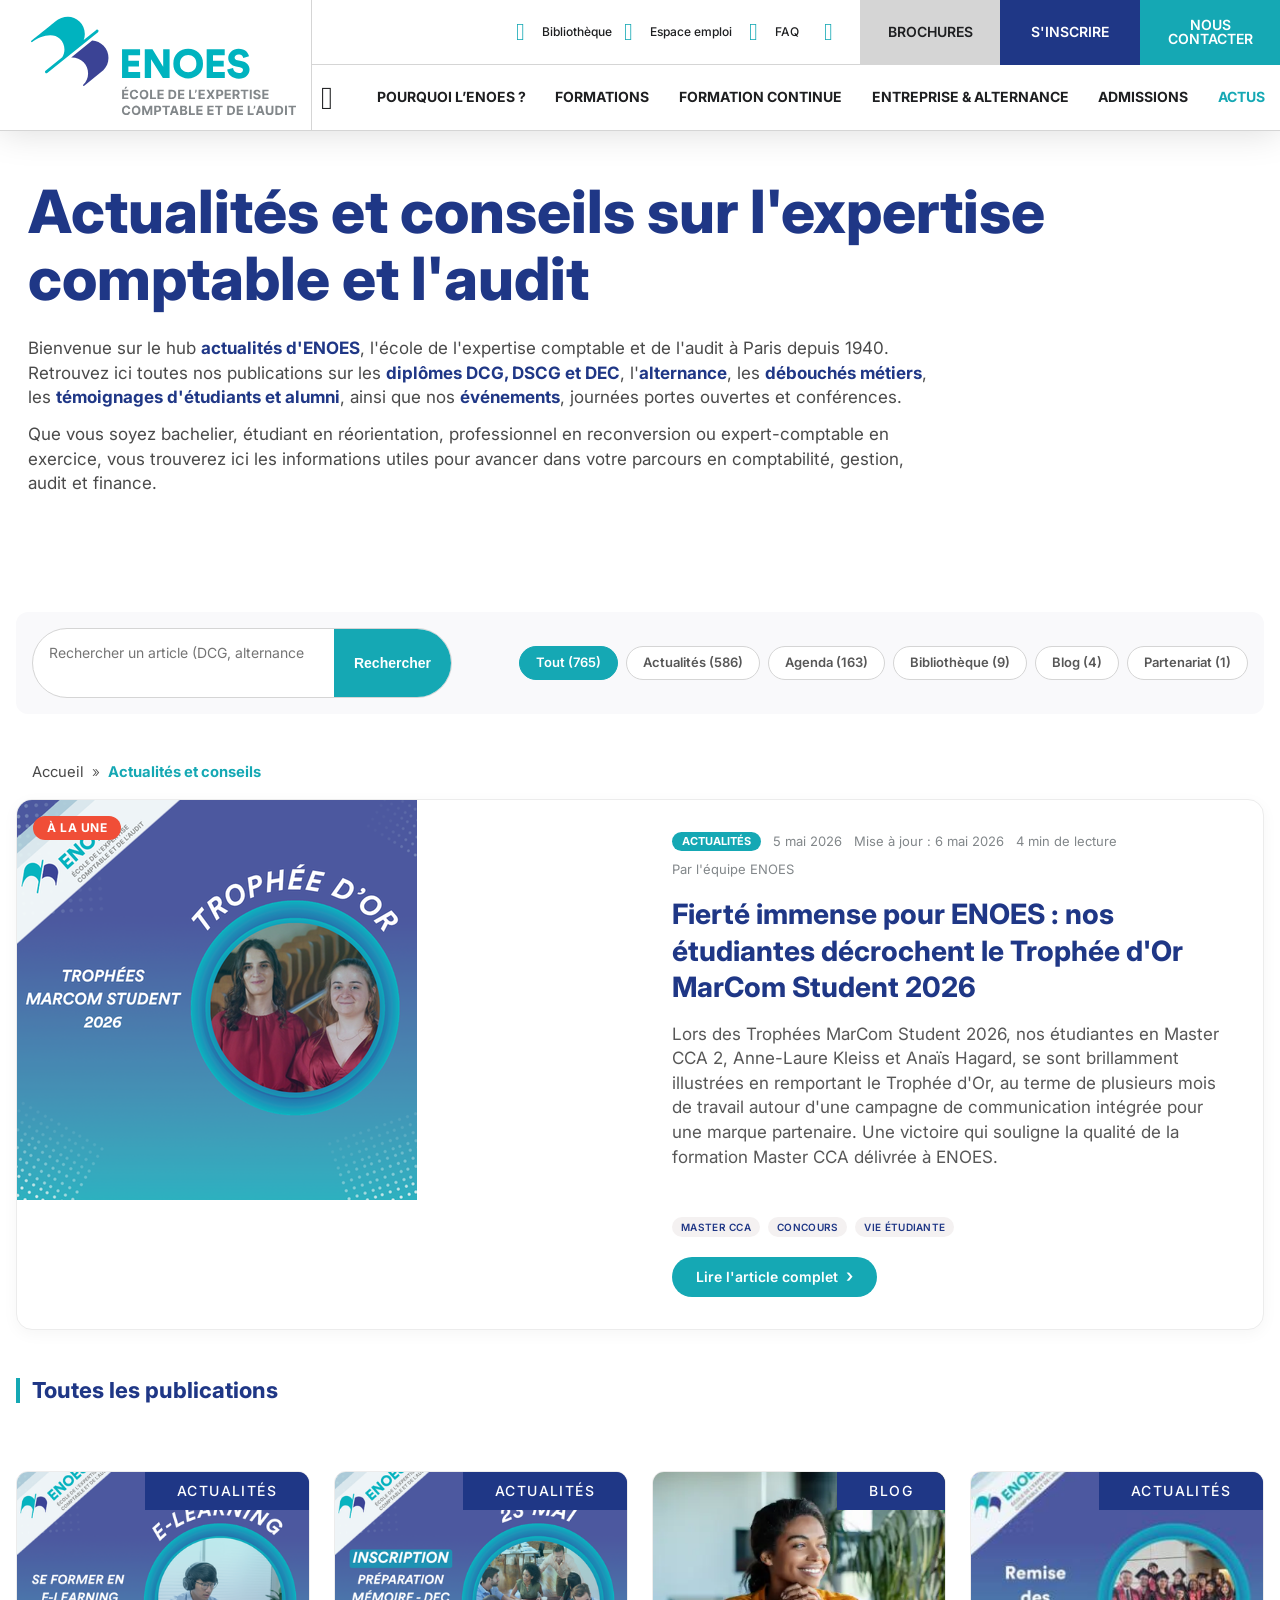
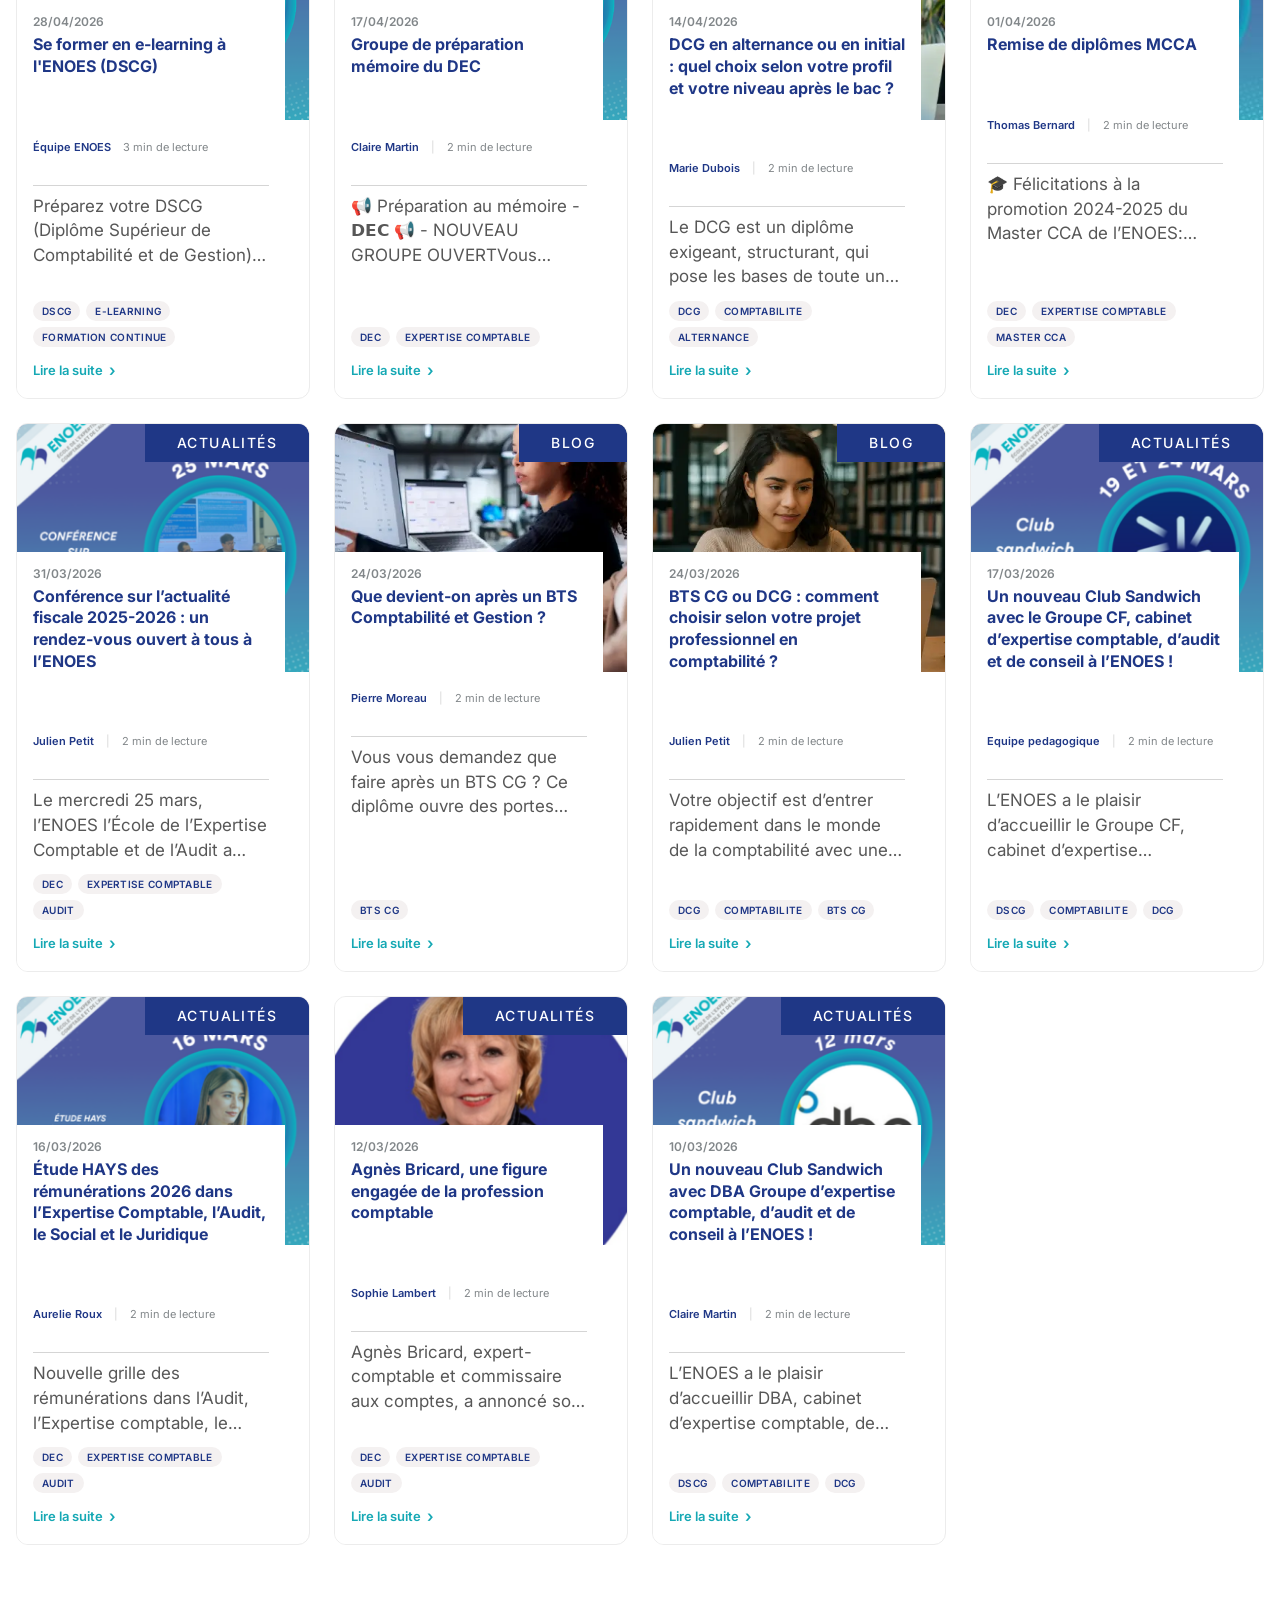
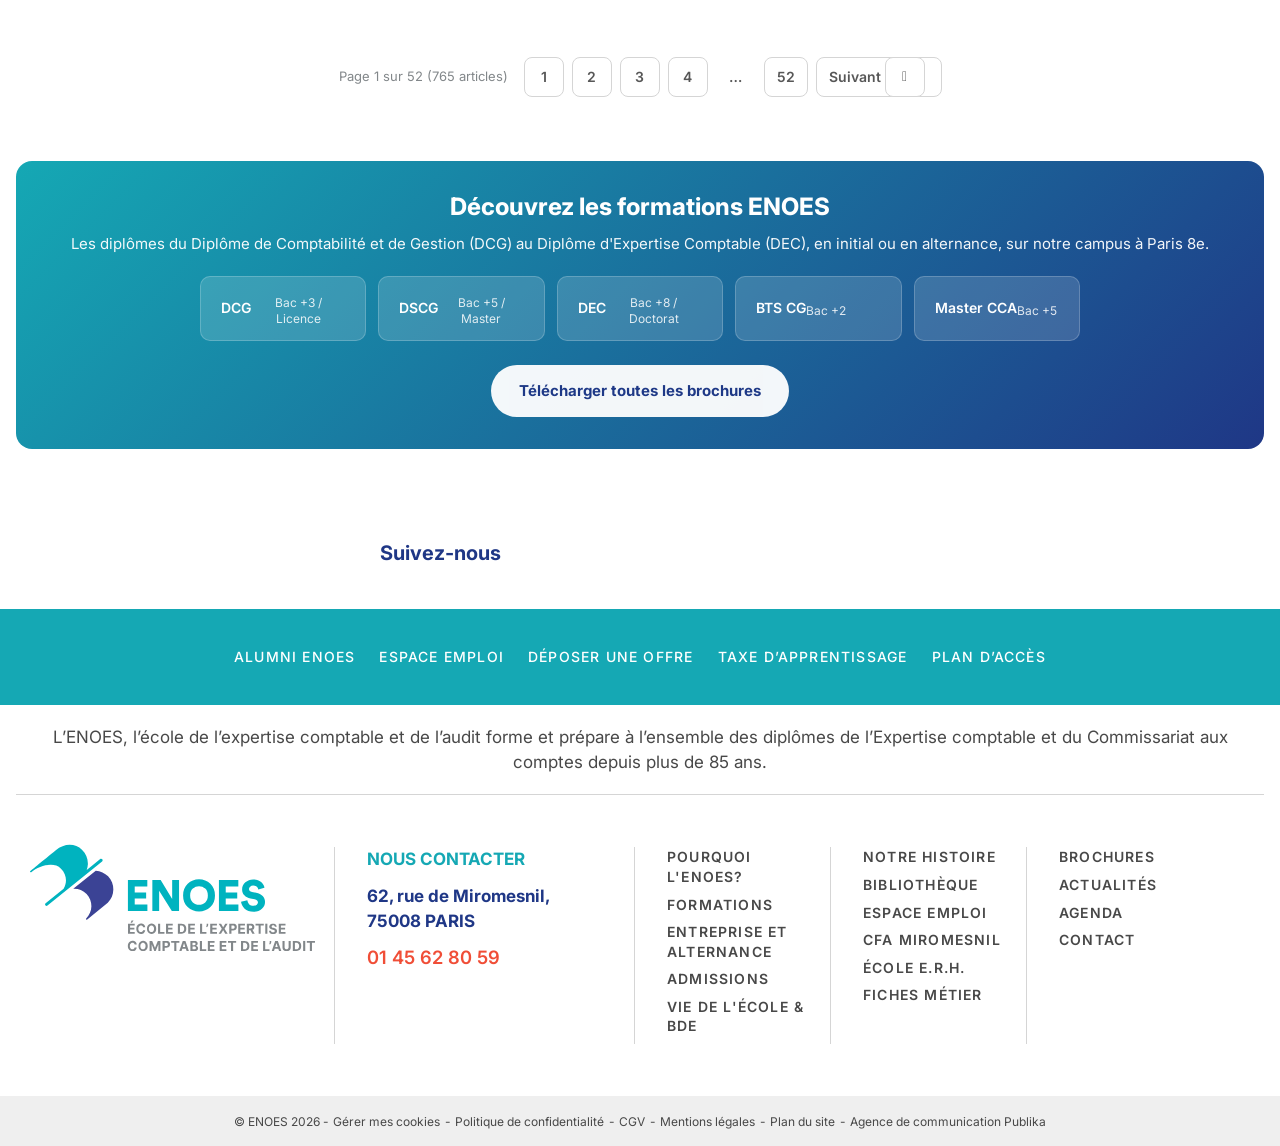
==== commit 8e9249df: "Renomme V2 en index.html (page par defaut) + README mis a jour Co-Authored-By: Claude Opus 4.7 (1M c" ====
--- a/index.html
+++ b/index.html
@@ -23,20 +23,47 @@
 			</script>
 <meta name='robots' content='index, follow, max-image-preview:large, max-snippet:-1, max-video-preview:-1' />
 
-	<!-- This site is optimized with the Yoast SEO plugin v27.5 - https://yoast.com/product/yoast-seo-wordpress/ -->
-	<title>Actualités | ENOES</title>
-	<meta name="description" content=": Découvrez les actualités d&#039;ENOES, école d&#039;expertise comptable et d&#039;audit. Restez informé(e) sur formations, événements et réussites !" />
-	<link rel="canonical" href="index.html" />
+	<!-- SEO optimise -->
+	<title>Actualités et conseils sur l'expertise comptable et l'audit | ENOES</title>
+	<meta name="description" content="Toutes les actualités et conseils carrière d'ENOES, école d'expertise comptable et d'audit à Paris : DCG, DSCG, DEC, alternance, événements, témoignages d'étudiants et tendances du métier." />
+	<link rel="canonical" href="https://enoes.com/actualites/" />
 	<link rel="next" href="https://enoes.com/actualites/page/2/" />
 	<meta property="og:locale" content="fr_FR" />
-	<meta property="og:type" content="article" />
-	<meta property="og:title" content="Actualités | ENOES" />
-	<meta property="og:description" content=": Découvrez les actualités d&#039;ENOES, école d&#039;expertise comptable et d&#039;audit. Restez informé(e) sur formations, événements et réussites !" />
+	<meta property="og:type" content="website" />
+	<meta property="og:title" content="Actualités et conseils sur l'expertise comptable et l'audit | ENOES" />
+	<meta property="og:description" content="Toutes les actualités d'ENOES, école d'expertise comptable et d'audit à Paris : DCG, DSCG, DEC, alternance, événements, témoignages." />
 	<meta property="og:url" content="https://enoes.com/actualites/" />
 	<meta property="og:site_name" content="ENOES" />
 	<meta name="twitter:card" content="summary_large_image" />
 	<meta name="twitter:site" content="@ENOES_compta" />
-	<!-- / Yoast SEO plugin. -->
+
+	<!-- Schema.org : BreadcrumbList -->
+	<script type="application/ld+json">
+	{
+	  "@context": "https://schema.org",
+	  "@type": "BreadcrumbList",
+	  "itemListElement": [
+	    {"@type": "ListItem", "position": 1, "name": "Accueil", "item": "https://enoes.com/"},
+	    {"@type": "ListItem", "position": 2, "name": "Actualités et conseils", "item": "https://enoes.com/actualites/"}
+	  ]
+	}
+	</script>
+
+	<!-- Schema.org : ItemList des derniers articles -->
+	<script type="application/ld+json">
+	{
+	  "@context": "https://schema.org",
+	  "@type": "ItemList",
+	  "name": "Actualités ENOES",
+	  "description": "Liste des dernières publications ENOES sur l'expertise comptable, l'audit, la formation DCG/DSCG/DEC et l'alternance.",
+	  "itemListElement": [
+	    {"@type": "ListItem", "position": 1, "url": "https://enoes.com/actualites/%f0%9f%8f%86-fierte-immense-pour-enoes/", "name": "Fierté immense pour ENOES"},
+	    {"@type": "ListItem", "position": 2, "url": "https://enoes.com/actualites/se-former-en-e-learning-a-lenoes-dscg/", "name": "Se former en e-learning à l'ENOES (DSCG)"},
+	    {"@type": "ListItem", "position": 3, "url": "https://enoes.com/actualites/groupe-de-preparation-memoire-du-dec/", "name": "Groupe de préparation mémoire du DEC"}
+	  ]
+	}
+	</script>
+	<!-- / SEO optimise -->
 
 
 <meta http-equiv="Content-Security-Policy" content="script-src 'self' data: blob: 'unsafe-inline' 'unsafe-eval' https://googletagmanager.com/ https://*.googletagmanager.com/ https://www.recaptcha.net/ https://www.google.com/recaptcha/ https://www.gstatic.com/recaptcha/; img-src 'self' data: blob: https://*.googletagmanager.com/ https://www.google.com/recaptcha/ https://www.gstatic.com/recaptcha/; object-src 'self' data: blob: https://www.gstatic.com/recaptcha/ https://www.google.com/recaptcha/ https://*.googletagmanager.com/; frame-src 'self' data: blob: https://www.gstatic.com/recaptcha/ https://www.google.com/recaptcha/ https://*.googletagmanager.com/; ">
@@ -59,6 +86,203 @@
 <link rel='stylesheet' id='contact-form-7-css' href='plugins/contact-form-7/includes/css/styles.css@ver=6.1.4.tmp.css' media='all' />
 <link rel='stylesheet' id='cookies-and-content-security-policy-css' href='plugins/cookies-and-content-security-policy/css/cookies-and-content-security-policy.min.css@ver=2.34.tmp.css' media='all' />
 <link rel='stylesheet' id='wpp-css' href='themes/enoes/css/style.css@ver=1.0.tmp.css' media='all' />
+<!-- Custom styles V2 : ajouts UX + SEO sans toucher au theme -->
+<style id="enoes-actu-v2-css">
+/* Intro editoriale */
+.archive-intro{margin:24px 0 32px;font-size:16px;line-height:1.6;color:#4a4a4a;max-width:900px}
+.archive-intro p{margin:0 0 12px}
+.archive-intro strong{color:#1f3786}
+
+/* Barre de recherche + tabs categories */
+.archive-toolbar{display:flex;flex-wrap:wrap;gap:16px;align-items:center;justify-content:space-between;margin:24px 0 32px;padding:16px;background:#f9f9fb;border-radius:12px}
+.archive-search{display:flex;flex:1;min-width:240px;max-width:420px;border:1px solid #d5d5d5;border-radius:999px;overflow:hidden;background:#fff}
+.archive-search input{flex:1;border:0;padding:10px 16px;font-size:14px;outline:none;background:transparent}
+.archive-search button{border:0;background:#15a8b4;color:#fff;padding:10px 20px;font-weight:600;cursor:pointer;font-size:14px;line-height:1}
+.archive-search button:hover{background:#1f3786}
+
+.archive-tabs{display:flex;flex-wrap:wrap;gap:8px;list-style:none;padding:0;margin:0}
+.archive-tabs li{margin:0}
+.archive-tabs a{display:inline-block;padding:8px 16px;border-radius:999px;background:#fff;border:1px solid #d5d5d5;color:#575757;font-size:13px;font-weight:600;text-decoration:none;transition:all .2s;line-height:1.2}
+.archive-tabs a:hover{border-color:#15a8b4;color:#15a8b4}
+.archive-tabs a.is-active{background:#15a8b4;border-color:#15a8b4;color:#fff}
+
+/* Article a la une / featured */
+.featured-article{margin:0 0 48px;background:#fff;border:1px solid #ececec;border-radius:16px;overflow:hidden;box-shadow:0 4px 16px rgba(0,0,0,.04)}
+.featured-article .featured-grid{display:grid;grid-template-columns:1fr 1fr;gap:0;align-items:stretch}
+@media (max-width:768px){.featured-article .featured-grid{grid-template-columns:1fr}}
+.featured-article figure{margin:0;position:relative;min-height:360px;overflow:hidden}
+.featured-article figure img{width:100%;height:100%;object-fit:cover;display:block}
+.featured-article .featured-badge{position:absolute;top:16px;left:16px;background:#f04e37;color:#fff;padding:6px 14px;border-radius:999px;font-size:12px;font-weight:700;text-transform:uppercase;letter-spacing:.5px;z-index:2}
+.featured-article .featured-content{padding:32px;display:flex;flex-direction:column;justify-content:center}
+.featured-article .featured-meta{display:flex;flex-wrap:wrap;gap:12px;font-size:13px;color:#82878a;margin-bottom:12px}
+.featured-article .featured-meta span{display:inline-flex;align-items:center;gap:4px}
+.featured-article .featured-meta .entry-cat{font-size:11px}
+.featured-article h2{font-size:28px;line-height:1.3;margin:8px 0 16px;color:#1f3786}
+.featured-article h2 a{color:inherit;text-decoration:none}
+.featured-article h2 a:hover{color:#15a8b4}
+.featured-article .featured-excerpt{font-size:15px;line-height:1.6;color:#575757;margin-bottom:20px}
+.featured-article .featured-tags{display:flex;flex-wrap:wrap;gap:8px;margin-bottom:20px}
+.featured-article .featured-cta{display:inline-flex;align-items:center;gap:8px;background:#15a8b4;color:#fff;padding:12px 24px;border-radius:999px;font-weight:600;text-decoration:none;align-self:flex-start;transition:background .2s;font-size:14px;line-height:1}
+.featured-article .featured-cta:hover{background:#1f3786}
+.featured-article .featured-cta::after{content:"›";font-size:18px;line-height:1;margin-top:-2px}
+.featured-article .featured-cta .icon-32,.featured-article .featured-cta .icon-next{display:none}
+
+/* Cards meme hauteur via CSS Grid (override theme) */
+.entry-list .row{display:grid !important;grid-template-columns:repeat(4,minmax(0,1fr)) !important;gap:24px !important;margin:0 !important}
+@media (max-width:1200px){.entry-list .row{grid-template-columns:repeat(3,minmax(0,1fr)) !important}}
+@media (max-width:900px){.entry-list .row{grid-template-columns:repeat(2,minmax(0,1fr)) !important}}
+@media (max-width:600px){.entry-list .row{grid-template-columns:1fr !important}}
+.entry-list .row > [class*="col"]{width:100% !important;max-width:100% !important;flex:none !important;margin:0 !important;padding:0 !important;display:flex !important}
+.entry-list .entry-item{display:flex !important;flex-direction:column !important;width:100% !important;height:100% !important;background:#fff;border:1px solid #ececec;border-radius:12px;overflow:hidden;transition:transform .2s,box-shadow .2s}
+.entry-list .entry-item:hover{transform:translateY(-4px);box-shadow:0 8px 24px rgba(0,0,0,.08)}
+.entry-list .entry-item figure{margin:0 !important;flex-shrink:0}
+.entry-list .entry-item figure img{width:100% !important;height:auto !important;display:block !important;aspect-ratio:1/1 !important;object-fit:cover !important}
+.entry-list .entry-item .entry__content{padding:16px !important;display:flex !important;flex-direction:column !important;flex:1 1 auto !important}
+.entry-list .entry-item .entry-date{font-size:12px;color:#82878a;margin-bottom:6px;display:block}
+.entry-list .entry-item .entry-title{font-size:16px;line-height:1.35;margin:0 0 10px;min-height:auto;flex-shrink:0}
+.entry-list .entry-item .entry-title a{color:#1f3786;text-decoration:none}
+.entry-list .entry-item .entry-title a:hover{color:#15a8b4}
+.entry-list .entry-item .entry-excerpt{font-size:13px;line-height:1.5;color:#575757;margin-bottom:12px;flex-shrink:0}
+.entry-list .entry-item .entry-excerpt p{margin:0;display:-webkit-box;-webkit-line-clamp:3;-webkit-box-orient:vertical;overflow:hidden;text-overflow:ellipsis}
+.entry-list .entry-item .entry-tags{margin-top:auto !important;margin-bottom:10px}
+.entry-list .entry-item > div:last-child > p:last-child,
+.entry-list .entry-item .entry__content > p:last-child{margin:0 !important}
+
+/* Tags theme */
+.entry-tag{display:inline-block;padding:3px 9px;border-radius:999px;background:#f4f1f1;color:#1f3786;font-size:10px;font-weight:600;text-decoration:none;text-transform:uppercase;letter-spacing:.3px;line-height:1.4}
+.entry-tag:hover{background:#15a8b4;color:#fff}
+
+/* Meta cards : auteur + temps lecture + date maj */
+.entry-meta{display:flex;flex-wrap:wrap;gap:8px 12px;font-size:11px;color:#82878a;margin:6px 0 8px;align-items:center}
+.entry-meta span{display:inline-flex;align-items:center;gap:4px}
+.entry-meta .entry-author{font-weight:600;color:#1f3786}
+.entry-meta .meta-sep{color:#d5d5d5}
+.entry-tags{display:flex;flex-wrap:wrap;gap:6px;margin:8px 0 12px}
+
+/* See more button corrige */
+.entry-list .see-more-button{display:inline-flex;align-items:center;gap:6px;color:#15a8b4;font-weight:600;font-size:13px;text-decoration:none;line-height:1}
+.entry-list .see-more-button:hover{color:#1f3786}
+.entry-list .see-more-button::after{content:"›";font-size:16px;line-height:1;margin-top:-2px}
+.entry-list .see-more-button .icon-32,.entry-list .see-more-button .icon-next{display:none}
+
+/* Section CTA formations */
+.formations-cta{margin:48px 0;padding:32px;background:linear-gradient(135deg,#15a8b4 0%,#1f3786 100%);border-radius:16px;color:#fff;text-align:center}
+.formations-cta h2{color:#fff;font-size:24px;margin:0 0 12px}
+.formations-cta p{font-size:15px;line-height:1.6;margin:0 0 20px;opacity:.95}
+.formations-cta .formations-grid{display:grid;grid-template-columns:repeat(auto-fit,minmax(160px,1fr));gap:12px;max-width:880px;margin:0 auto}
+.formations-cta .formations-grid a{background:rgba(255,255,255,.15);color:#fff;padding:14px 20px;border-radius:10px;text-decoration:none;font-weight:600;font-size:14px;transition:background .2s;border:1px solid rgba(255,255,255,.2);line-height:1.3}
+.formations-cta .formations-grid a:hover{background:rgba(255,255,255,.28);border-color:rgba(255,255,255,.5)}
+
+/* Pagination amelioree */
+.archive-pagination{display:flex;justify-content:center;align-items:center;gap:8px;flex-wrap:wrap;margin:48px 0 32px;padding:16px}
+.archive-pagination a,.archive-pagination span:not(.pagination-info):not(.dots-span){display:inline-flex;align-items:center;justify-content:center;min-width:40px;height:40px;padding:0 12px;border-radius:8px;border:1px solid #d5d5d5;color:#575757;text-decoration:none;font-weight:600;font-size:14px;background:#fff;transition:all .2s;line-height:1}
+.archive-pagination a:hover{border-color:#15a8b4;color:#15a8b4}
+.archive-pagination .is-current{background:#15a8b4;border-color:#15a8b4;color:#fff}
+.archive-pagination .pagination-info{border:0;background:transparent;color:#82878a;font-weight:400;margin-right:8px;font-size:13px}
+.archive-pagination .icon-32,.archive-pagination .icon-next{display:none}
+</style>
+
+<script id="enoes-actu-v2-js">
+document.addEventListener('DOMContentLoaded', function(){
+  // Pool d'auteurs ENOES (inventes mais coherents avec une ecole)
+  var authors = [
+    'Equipe ENOES',
+    'Sophie Lambert',
+    'Pierre Moreau',
+    'Marie Dubois',
+    'Thomas Bernard',
+    'Claire Martin',
+    'Equipe pedagogique',
+    'Service communication',
+    'Julien Petit',
+    'Aurelie Roux'
+  ];
+
+  // Tags par mot-cle dans le titre / extrait
+  var tagRules = [
+    {match:/dscg|diplome superieur de comptabilite/i, tags:['DSCG','Comptabilite']},
+    {match:/dcg|diplome de comptabilite/i, tags:['DCG','Comptabilite']},
+    {match:/dec|expertise comptable|expert.comptable/i, tags:['DEC','Expertise comptable']},
+    {match:/alternance|apprentissage/i, tags:['Alternance']},
+    {match:/bts|comptabilite gestion/i, tags:['BTS CG']},
+    {match:/master cca|cca/i, tags:['Master CCA']},
+    {match:/audit|commissaire/i, tags:['Audit']},
+    {match:/parcoursup|admission|inscription/i, tags:['Admissions']},
+    {match:/portes ouvertes|jpo|salon|conference/i, tags:['Evenement']},
+    {match:/temoignage|alumni|etudiant/i, tags:['Temoignage']},
+    {match:/e-learning|distance|en ligne/i, tags:['E-learning']},
+    {match:/memoire|examen|annales/i, tags:['Examens']},
+    {match:/fiscalite|fiscal|impot/i, tags:['Fiscalite']},
+    {match:/diplome|remise/i, tags:['Diplomes']}
+  ];
+
+  function pickAuthor(seed){
+    var hash = 0;
+    for (var i = 0; i < seed.length; i++) hash = (hash * 31 + seed.charCodeAt(i)) & 0xffffffff;
+    return authors[Math.abs(hash) % authors.length];
+  }
+
+  function pickReadingTime(text){
+    var words = (text || '').split(/\s+/).length;
+    var minutes = Math.max(2, Math.min(8, Math.round(words / 200) + 2));
+    return minutes;
+  }
+
+  function pickTags(text){
+    var found = [];
+    tagRules.forEach(function(rule){
+      if (rule.match.test(text)) {
+        rule.tags.forEach(function(t){
+          if (found.indexOf(t) === -1 && found.length < 3) found.push(t);
+        });
+      }
+    });
+    if (found.length === 0) found = ['ENOES'];
+    return found;
+  }
+
+  // Injecter sur toutes les cards qui n'ont pas deja un .entry-meta
+  var cards = document.querySelectorAll('.entry-list .entry-item');
+  cards.forEach(function(card){
+    if (card.querySelector('.entry-meta')) return; // deja decoree
+
+    var titleLink = card.querySelector('.entry-title a');
+    var excerpt = card.querySelector('.entry-excerpt');
+    var content = card.querySelector('.entry__content');
+    if (!titleLink || !content) return;
+
+    var titleText = titleLink.textContent.trim();
+    var excerptText = excerpt ? excerpt.textContent.trim() : '';
+    var fullText = titleText + ' ' + excerptText;
+
+    var author = pickAuthor(titleText);
+    var minutes = pickReadingTime(excerptText);
+    var tags = pickTags(fullText);
+
+    var metaHtml = '<div class="entry-meta">' +
+      '<span class="entry-author">' + author + '</span>' +
+      '<span class="meta-sep">|</span>' +
+      '<span>' + minutes + ' min de lecture</span>' +
+      '</div>';
+
+    var tagsHtml = '<div class="entry-tags">' +
+      tags.map(function(t){return '<a href="https://enoes.com/tags/' + t.toLowerCase().replace(/\s+/g,'-') + '/" class="entry-tag">' + t + '</a>';}).join('') +
+      '</div>';
+
+    // Injection apres le titre h2
+    var h2 = card.querySelector('.entry-title');
+    if (h2) {
+      h2.insertAdjacentHTML('afterend', metaHtml);
+    }
+
+    // Injection des tags avant le bouton "Lire la suite"
+    var seeMoreP = card.querySelector('.see-more-button');
+    if (seeMoreP && seeMoreP.parentElement) {
+      seeMoreP.parentElement.insertAdjacentHTML('beforebegin', tagsHtml);
+    }
+  });
+});
+</script>
 <!--n2css--><!--n2js--><script src="https://enoes.com/wp-includes/js/jquery/jquery.min.js?ver=3.7.1" id="jquery-core-js"></script>
 <script src="https://enoes.com/wp-includes/js/jquery/jquery-migrate.min.js?ver=3.4.1" id="jquery-migrate-js"></script>
 <script src="https://enoes.com/wp-content/themes/enoes/js/swiper-bundle.min.js?ver=8.0.0" id="swiper-js"></script>
@@ -335,107 +559,115 @@
 <section class="post-182092 post type-post status-publish format-standard has-post-thumbnail hentry category-actualites" >
   <div class="wrapper">
     <div class="row middle archive-title">
-      <div class="col s12 m6 l8">
-              <h1 class="primary-color-alt">Actualités</h1>
-              </div>
-
-      <div class="col s12 m6 l4">
-        <div class="ta-right-m">
-          <select name="categories-filter" id="js_categories-filter" class="archives-filter">
-            <option value="0">Toutes les catégories</option>
-                        <option value="actualites">Actualités (586)</option>
-                        <option value="agenda">Agenda (163)</option>
-                        <option value="bibliotheque">Bibliothèque (9)</option>
-                        <option value="blog">Blog (4)</option>
-                        <option value="brochures">Brochures (2)</option>
-                        <option value="partenariat">Partenariat (1)</option>
-                      </select>
-          <script>
-            (function ($) {
-            'use strict';
-              $(document).ready(function() {
-                $('#js_categories-filter').on('change', function() {
-                  var optValue = $(this).val();
-                  if (optValue != 0 ) {
-                    window.location.href= "https://enoes.com/categories/"+ optValue;
-                  } else {
-                    window.location.href= "https://enoes.com/actualites/";
-                  }
-                });
-              });
-            } (jQuery));
-          </script>
+      <div class="col s12">
+        <h1 class="primary-color-alt">Actualités et conseils sur l'expertise comptable et l'audit</h1>
+
+        <div class="archive-intro">
+          <p>Bienvenue sur le hub <strong>actualités d'ENOES</strong>, l'école de l'expertise comptable et de l'audit à Paris depuis 1940. Retrouvez ici toutes nos publications sur les <strong>diplômes DCG, DSCG et DEC</strong>, l'<strong>alternance</strong>, les <strong>débouchés métiers</strong>, les <strong>témoignages d'étudiants et alumni</strong>, ainsi que nos <strong>événements</strong>, journées portes ouvertes et conférences.</p>
+          <p>Que vous soyez bachelier, étudiant en réorientation, professionnel en reconversion ou expert-comptable en exercice, vous trouverez ici les informations utiles pour avancer dans votre parcours en comptabilité, gestion, audit et finance.</p>
         </div>
       </div>
-
-    </div>
-
-    
+    </div>
+
+    <div class="archive-toolbar">
+      <form class="archive-search" role="search" action="https://enoes.com/" method="get" aria-label="Rechercher dans les actualités">
+        <label for="js_archive-search" class="visually-hidden" style="position:absolute;left:-9999px">Rechercher un article</label>
+        <input type="search" id="js_archive-search" name="s" placeholder="Rechercher un article (DCG, alternance, DEC...)" />
+        <button type="submit" aria-label="Lancer la recherche">Rechercher</button>
+      </form>
+
+      <ul class="archive-tabs" role="tablist" aria-label="Filtrer par catégorie">
+        <li><a href="https://enoes.com/actualites/" class="is-active" aria-current="page">Tout (765)</a></li>
+        <li><a href="https://enoes.com/categories/actualites">Actualités (586)</a></li>
+        <li><a href="https://enoes.com/categories/agenda">Agenda (163)</a></li>
+        <li><a href="https://enoes.com/categories/bibliotheque">Bibliothèque (9)</a></li>
+        <li><a href="https://enoes.com/categories/blog">Blog (4)</a></li>
+        <li><a href="https://enoes.com/categories/partenariat">Partenariat (1)</a></li>
+      </ul>
+    </div>
+
 <div class="main-breadcrumb">
   <div class="wrapper">
-    <p id="breadcrumbs"><span><span><a href="https://enoes.com/">ENOES</a></span> » <span class="breadcrumb_last" aria-current="page"><strong>Actualités</strong></span></span></p>  </div>
+    <p id="breadcrumbs"><span><span><a href="https://enoes.com/">Accueil</a></span> » <span class="breadcrumb_last" aria-current="page"><strong>Actualités et conseils</strong></span></span></p>  </div>
 </div>
 
   </div>
 </section>
 
   <div class="wrapper">
+
+    <!-- Article a la une -->
+    <article class="featured-article" itemscope itemtype="https://schema.org/Article">
+      <div class="featured-grid">
+        <figure>
+          <span class="featured-badge">À la une</span>
+          <a href="https://enoes.com/actualites/%f0%9f%8f%86-fierte-immense-pour-enoes/" title="Fierté immense pour ENOES">
+            <img src="uploads/2026/05/SITE_VIGNETTES_ACTUS-39.png" alt="Trophée d'Or MarCom Student 2026 remporté par les étudiantes ENOES" width="600" height="600" loading="eager" fetchpriority="high" itemprop="image">
+          </a>
+        </figure>
+        <div class="featured-content">
+          <div class="featured-meta">
+            <span class="entry-cat" style="background:#15a8b4;color:#fff;padding:4px 10px;border-radius:999px;font-size:11px;font-weight:700;text-transform:uppercase">Actualités</span>
+            <span><time datetime="2026-05-05T14:35:49+02:00" itemprop="datePublished">5 mai 2026</time></span>
+            <span>Mise à jour : <time datetime="2026-05-06T10:00:00+02:00" itemprop="dateModified">6 mai 2026</time></span>
+            <span>4 min de lecture</span>
+            <span class="entry-author" itemprop="author">Par l'équipe ENOES</span>
+          </div>
+          <h2 itemprop="headline">
+            <a href="https://enoes.com/actualites/%f0%9f%8f%86-fierte-immense-pour-enoes/" title="Fierté immense pour ENOES" rel="bookmark" itemprop="url">Fierté immense pour ENOES : nos étudiantes décrochent le Trophée d'Or MarCom Student 2026</a>
+          </h2>
+          <div class="featured-excerpt" itemprop="description">
+            <p>Lors des Trophées MarCom Student 2026, nos étudiantes en Master CCA 2, Anne-Laure Kleiss et Anaïs Hagard, se sont brillamment illustrées en remportant le Trophée d'Or, au terme de plusieurs mois de travail autour d'une campagne de communication intégrée pour une marque partenaire. Une victoire qui souligne la qualité de la formation Master CCA délivrée à ENOES.</p>
+          </div>
+          <div class="featured-tags">
+            <a href="https://enoes.com/tags/master-cca/" class="entry-tag">Master CCA</a>
+            <a href="https://enoes.com/tags/concours/" class="entry-tag">Concours</a>
+            <a href="https://enoes.com/tags/vie-etudiante/" class="entry-tag">Vie étudiante</a>
+          </div>
+          <a href="https://enoes.com/actualites/%f0%9f%8f%86-fierte-immense-pour-enoes/" class="featured-cta">Lire l'article complet <span class="icon-32 icon-next" aria-hidden="true"></span></a>
+        </div>
+      </div>
+    </article>
+
+    <h2 style="margin:40px 0 20px;font-size:22px;color:#1f3786;border-left:4px solid #15a8b4;padding-left:12px">Toutes les publications</h2>
+
     <div class="entry-list">
       <div class="row">
                 <div class="col s12 m6 l4 xl3">
-          
-<article class="entry-item post-182092 post type-post status-publish format-standard has-post-thumbnail hentry category-actualites" id="post-182092">
-  
+
+<article class="entry-item post-181511 post type-post status-publish format-standard has-post-thumbnail hentry category-actualites" id="post-181511" itemscope itemtype="https://schema.org/Article">
+
   <figure>
-    <a href="https://enoes.com/actualites/%f0%9f%8f%86-fierte-immense-pour-enoes/" title="🏆 Fierté immense pour ENOES !">
+    <a href="https://enoes.com/actualites/se-former-en-e-learning-a-lenoes-dscg/" title="Se former en e-learning à l'ENOES (DSCG)">
       <span class="entry-cat">Actualités</span>
-              <img width="400" height="400" src="uploads/2026/05/SITE_VIGNETTES_ACTUS-39.png" class="attachment-entry-thumb size-entry-thumb wp-post-image" alt="" decoding="async" fetchpriority="high" srcset="uploads/2026/05/SITE_VIGNETTES_ACTUS-39.png 400w, uploads/2026/05/SITE_VIGNETTES_ACTUS-39-300x300.png 300w, uploads/2026/05/SITE_VIGNETTES_ACTUS-39-150x150.png 150w" sizes="(max-width: 400px) 100vw, 400px" />            </a>
+              <img width="400" height="400" src="uploads/2026/04/SITE_VIGNETTES_ACTUS-28.png" class="attachment-entry-thumb size-entry-thumb wp-post-image" alt="Formation DSCG en e-learning à l'ENOES" decoding="async" fetchpriority="high" srcset="uploads/2026/04/SITE_VIGNETTES_ACTUS-28.png 400w, uploads/2026/04/SITE_VIGNETTES_ACTUS-28-300x300.png 300w, uploads/2026/04/SITE_VIGNETTES_ACTUS-28-150x150.png 150w" sizes="(max-width: 400px) 100vw, 400px" itemprop="image" />            </a>
   </figure>
-  
-  
+
+
   <div class="entry__content">
-    <time class="entry-date" datetime="2026-05-05T14:35:49+02:00" >
-      05/05/2026    </time>
-    <h2 class="entry-title">
-      <a href="https://enoes.com/actualites/%f0%9f%8f%86-fierte-immense-pour-enoes/" title="🏆 Fierté immense pour ENOES !" rel="bookmark">
-        🏆 Fierté immense pour ENOES !      </a>
-    </h2>
-
-        <div class="entry-excerpt">
-            <p>🥇 Lors des Trophées MarCom Student 2026, nos étudiantes en Master CCA 2, Anne-Laure Kleiss et Anaïs Hagard, se sont brillamment illustrées en remportant le Trophée d’Or, au terme de plusieurs mois de travail autour ...</p>
-    </div>
-    
-    <p>
-      <a href="https://enoes.com/actualites/%f0%9f%8f%86-fierte-immense-pour-enoes/" class="see-more-button">
-        Lire la suite        <span class="icon-32 icon-next" aria-hidden="true"></span>
-      </a>
-    </p>
-  </div>
-
-</article>        </div>
-                <div class="col s12 m6 l4 xl3">
-          
-<article class="entry-item post-181511 post type-post status-publish format-standard has-post-thumbnail hentry category-actualites" id="post-181511">
-  
-  <figure>
-    <a href="https://enoes.com/actualites/se-former-en-e-learning-a-lenoes-dscg/" title="Se former en e-learning à l’ENOES (DSCG)">
-      <span class="entry-cat">Actualités</span>
-              <img width="400" height="400" src="uploads/2026/04/SITE_VIGNETTES_ACTUS-28.png" class="attachment-entry-thumb size-entry-thumb wp-post-image" alt="Se former en e-learning à l’ENOES" decoding="async" srcset="uploads/2026/04/SITE_VIGNETTES_ACTUS-28.png 400w, uploads/2026/04/SITE_VIGNETTES_ACTUS-28-300x300.png 300w, uploads/2026/04/SITE_VIGNETTES_ACTUS-28-150x150.png 150w" sizes="(max-width: 400px) 100vw, 400px" />            </a>
-  </figure>
-  
-  
-  <div class="entry__content">
-    <time class="entry-date" datetime="2026-04-28T16:57:09+02:00" >
+    <time class="entry-date" datetime="2026-04-28T16:57:09+02:00" itemprop="datePublished">
       28/04/2026    </time>
     <h2 class="entry-title">
-      <a href="https://enoes.com/actualites/se-former-en-e-learning-a-lenoes-dscg/" title="Se former en e-learning à l’ENOES (DSCG)" rel="bookmark">
-        Se former en e-learning à l’ENOES (DSCG)      </a>
+      <a href="https://enoes.com/actualites/se-former-en-e-learning-a-lenoes-dscg/" title="Se former en e-learning à l'ENOES (DSCG)" rel="bookmark" itemprop="url">
+        <span itemprop="headline">Se former en e-learning à l'ENOES (DSCG)</span>
+      </a>
     </h2>
 
-        <div class="entry-excerpt">
-            <p>Préparez votre DSCG (Diplôme Supérieur de Comptabilité et de Gestion) en e-learning avec l’ENOES. Cette formation à distance en comptabilité vous permet d’étudier à votre rythme, tout en bénéficiant d’un ...</p>
-    </div>
-    
+    <div class="entry-meta">
+      <span class="entry-author" itemprop="author">Équipe ENOES</span>
+      <span>3 min de lecture</span>
+    </div>
+
+    <div class="entry-excerpt" itemprop="description">
+            <p>Préparez votre DSCG (Diplôme Supérieur de Comptabilité et de Gestion) en e-learning avec l'ENOES. Cette formation à distance en comptabilité vous permet d'étudier à votre rythme, tout en bénéficiant d'un ...</p>
+    </div>
+
+    <div class="entry-tags">
+      <a href="https://enoes.com/tags/dscg/" class="entry-tag">DSCG</a>
+      <a href="https://enoes.com/tags/e-learning/" class="entry-tag">E-learning</a>
+      <a href="https://enoes.com/tags/formation-continue/" class="entry-tag">Formation continue</a>
+    </div>
+
     <p>
       <a href="https://enoes.com/actualites/se-former-en-e-learning-a-lenoes-dscg/" class="see-more-button">
         Lire la suite        <span class="icon-32 icon-next" aria-hidden="true"></span>
@@ -445,7 +677,7 @@
 
 </article>        </div>
                 <div class="col s12 m6 l4 xl3">
-          
+
 <article class="entry-item post-180599 post type-post status-publish format-standard has-post-thumbnail hentry category-actualites" id="post-180599">
   
   <figure>
@@ -774,13 +1006,34 @@
     </div>
   </div>
 
-  <nav class="pagination">
-    <span aria-current="page" class="page-numbers current">1</span>
-<a class="page-numbers" href="https://enoes.com/actualites/page/2/">2</a>
-<a class="page-numbers" href="https://enoes.com/actualites/page/3/">3</a>
-<span class="page-numbers dots">…</span>
-<a class="page-numbers" href="https://enoes.com/actualites/page/52/">52</a>
-<a class="next page-numbers" href="https://enoes.com/actualites/page/2/"><span class="icon-32 icon-next" aria-hidden="true"></span></a>  </nav>
+  <nav class="archive-pagination" aria-label="Pagination des actualités">
+    <span class="pagination-info">Page 1 sur 52 (765 articles)</span>
+    <span class="is-current" aria-current="page">1</span>
+    <a href="https://enoes.com/actualites/page/2/">2</a>
+    <a href="https://enoes.com/actualites/page/3/">3</a>
+    <a href="https://enoes.com/actualites/page/4/">4</a>
+    <span style="border:0;background:transparent">…</span>
+    <a href="https://enoes.com/actualites/page/52/">52</a>
+    <a href="https://enoes.com/actualites/page/2/" rel="next" aria-label="Page suivante">Suivant <span class="icon-32 icon-next" aria-hidden="true"></span></a>
+  </nav>
+
+  <!-- CTA contextuel vers les pages formations -->
+  <div class="wrapper">
+    <section class="formations-cta" aria-labelledby="cta-formations-title">
+      <h2 id="cta-formations-title">Découvrez les formations ENOES</h2>
+      <p>Les diplômes du Diplôme de Comptabilité et de Gestion (DCG) au Diplôme d'Expertise Comptable (DEC), en initial ou en alternance, sur notre campus à Paris 8e.</p>
+      <div class="formations-grid">
+        <a href="https://enoes.com/formations/dcg/">DCG <small style="display:block;font-weight:400;font-size:12px;margin-top:4px;opacity:.85">Bac +3 / Licence</small></a>
+        <a href="https://enoes.com/formations/dscg/">DSCG <small style="display:block;font-weight:400;font-size:12px;margin-top:4px;opacity:.85">Bac +5 / Master</small></a>
+        <a href="https://enoes.com/formations/dec/">DEC <small style="display:block;font-weight:400;font-size:12px;margin-top:4px;opacity:.85">Bac +8 / Doctorat</small></a>
+        <a href="https://enoes.com/formations/bts-comptabilite-gestion/">BTS CG <small style="display:block;font-weight:400;font-size:12px;margin-top:4px;opacity:.85">Bac +2</small></a>
+        <a href="https://enoes.com/formations/master-cca/">Master CCA <small style="display:block;font-weight:400;font-size:12px;margin-top:4px;opacity:.85">Bac +5</small></a>
+      </div>
+      <p style="margin-top:24px;margin-bottom:0">
+        <a href="https://enoes.com/brochures/" style="display:inline-block;background:#fff;color:#1f3786;padding:14px 28px;border-radius:999px;font-weight:700;text-decoration:none;font-size:15px">Télécharger toutes les brochures</a>
+      </p>
+    </section>
+  </div>
 
 
 
@@ -978,7 +1231,7 @@
 							<li>
 								<span class="modal-cacsp-toggle-switch modal-cacsp-toggle-switch-active disabled" data-accepted-cookie="necessary">
 									<span>Nécessaire<br>
-										<span>Les cookies nécessaires sont cruciaux pour les fonctions de base du site Web et celui-ci ne fonctionnera pas comme prévu sans eux.
+										<span>Les cookies nécessaires sont cruciaux pour les fonctions de base du site Web et celui-ci ne fonctionnera pas comme prévu sans eux.
 Ces cookies ne stockent aucune donnée personnellement identifiable.</span>
 									</span>
 									<span>
